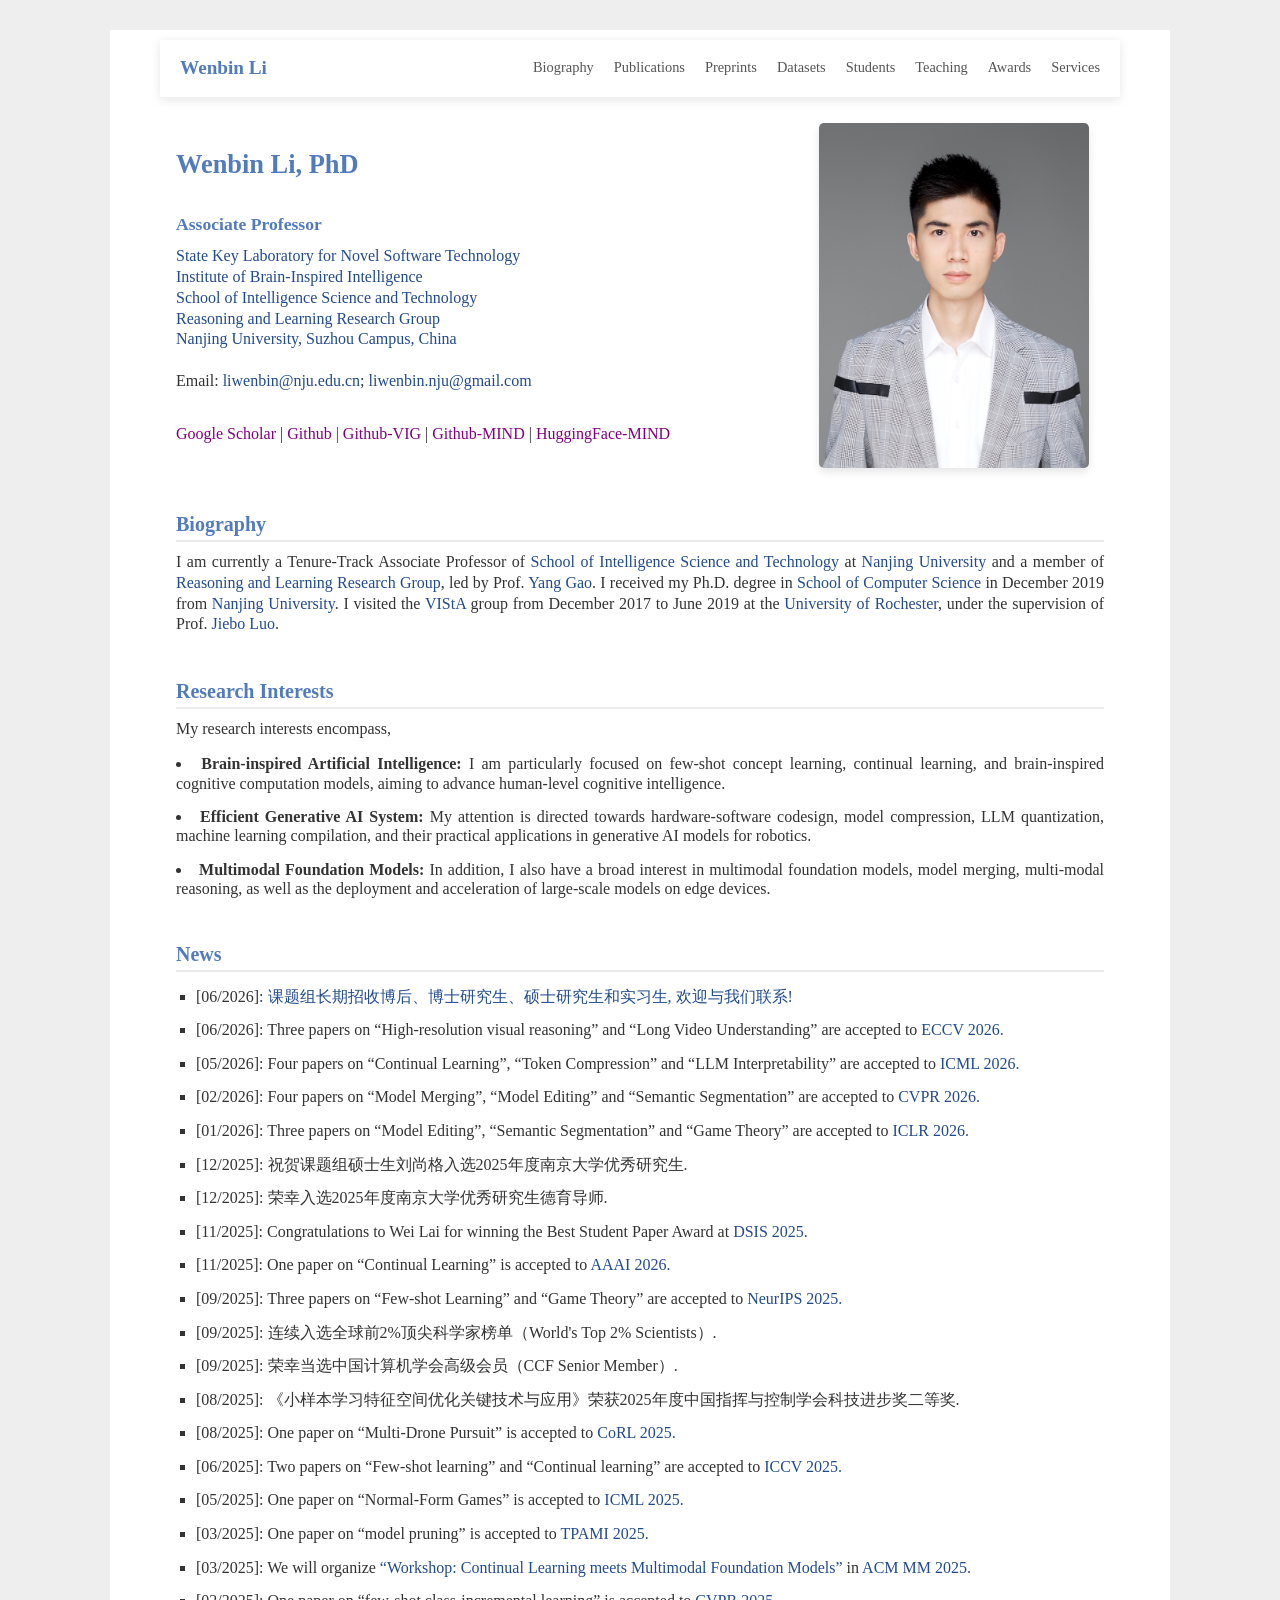
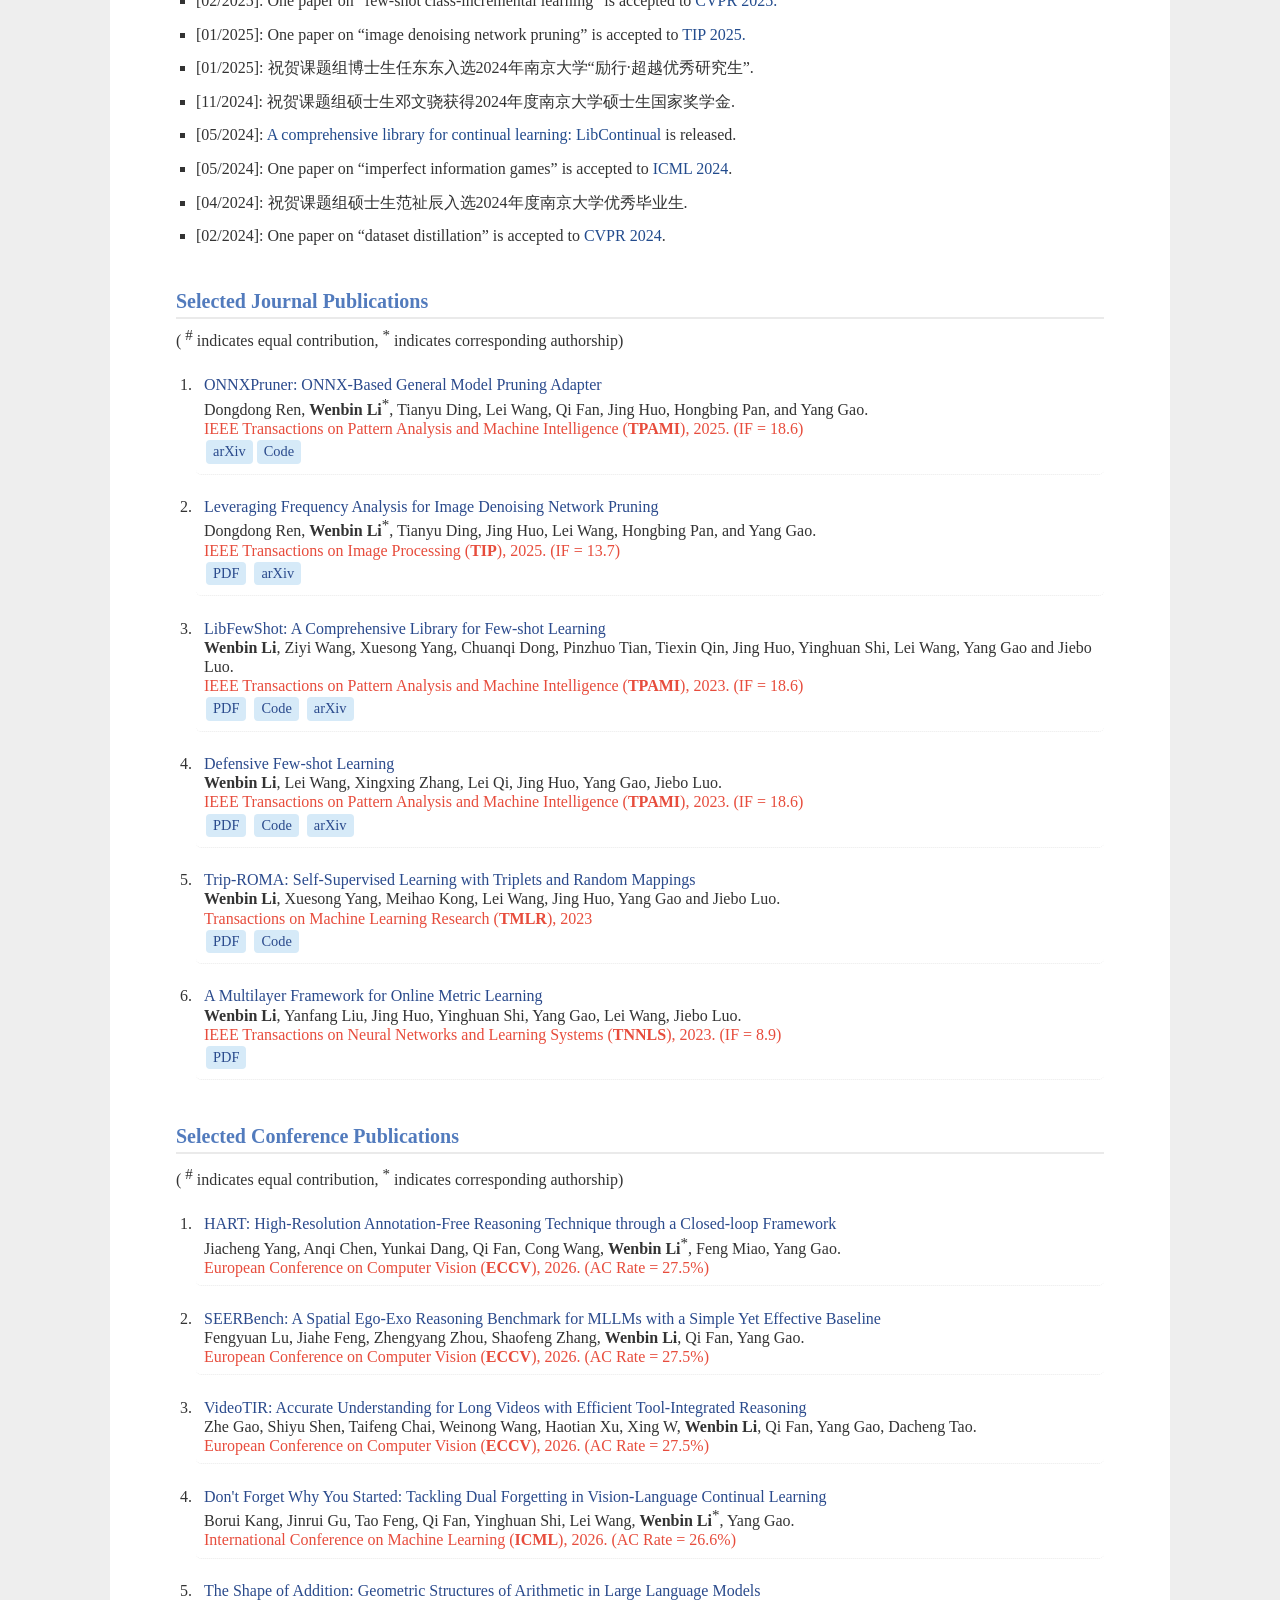
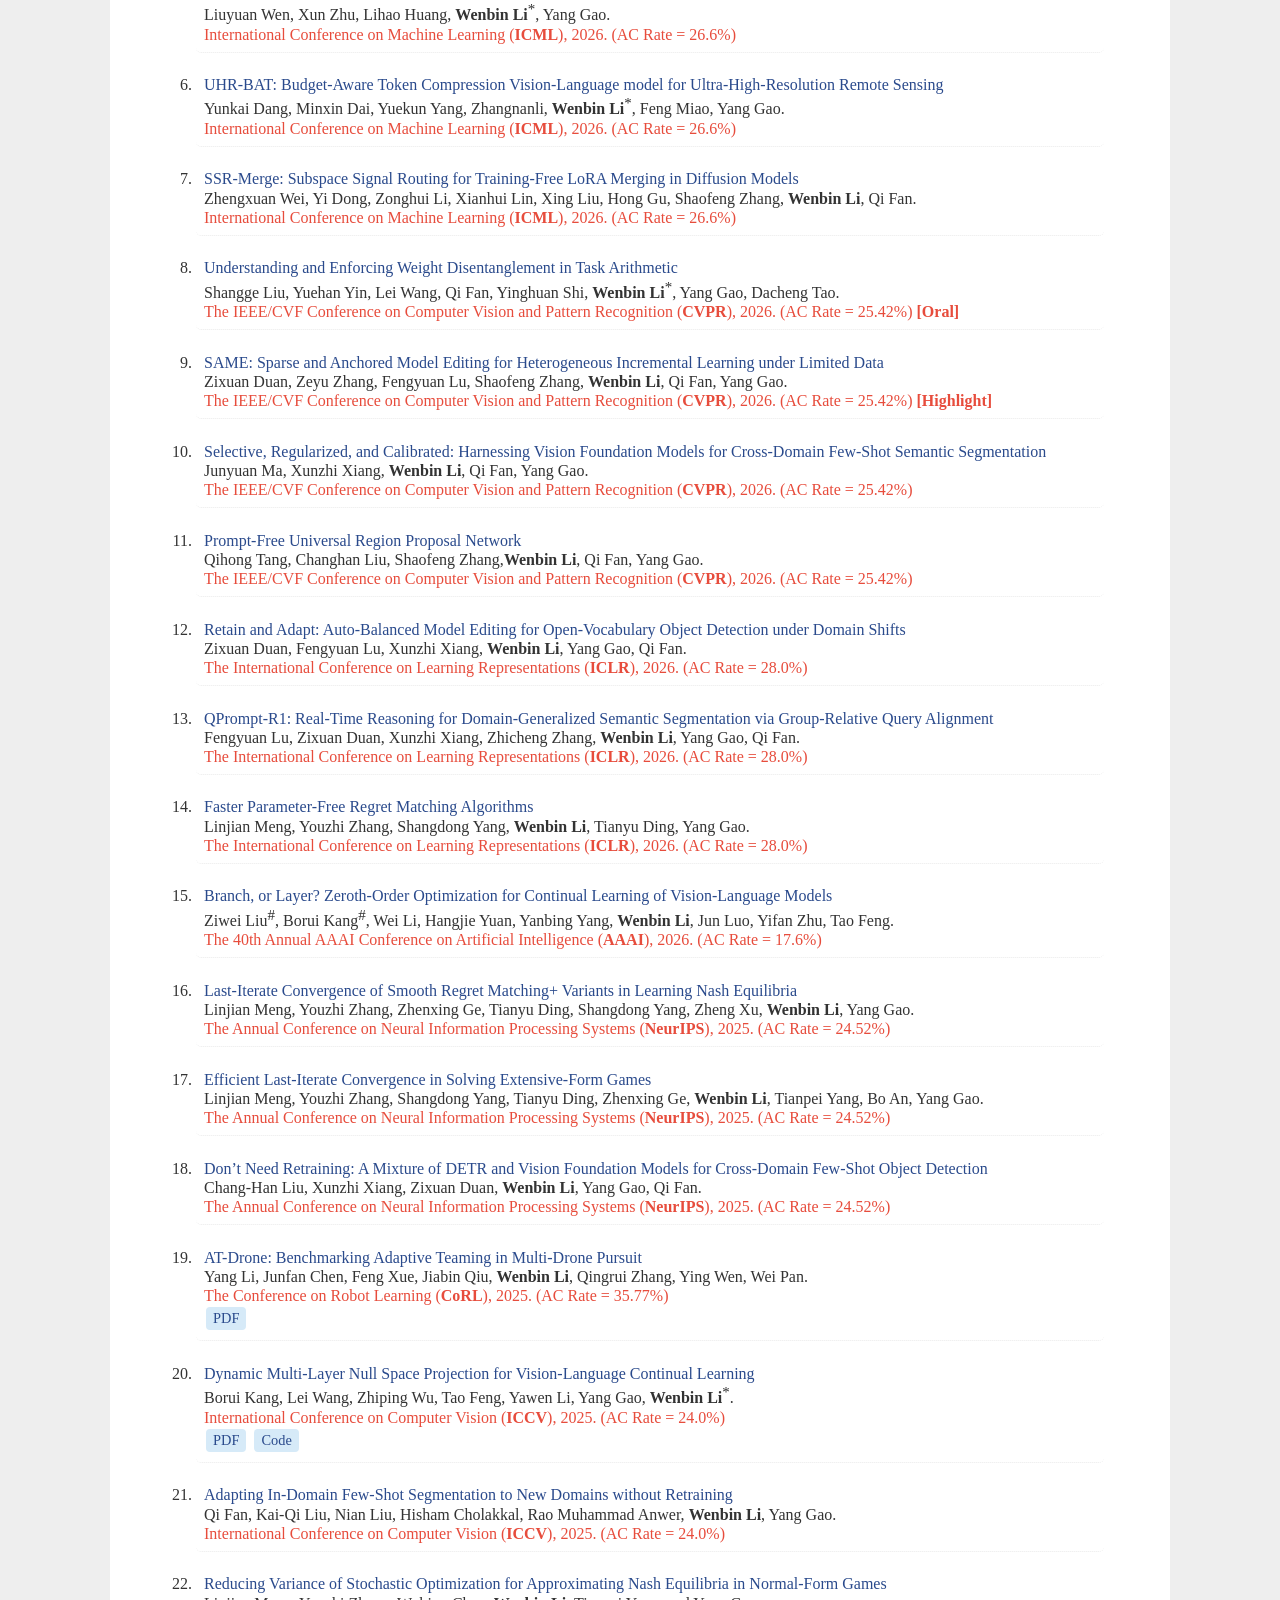
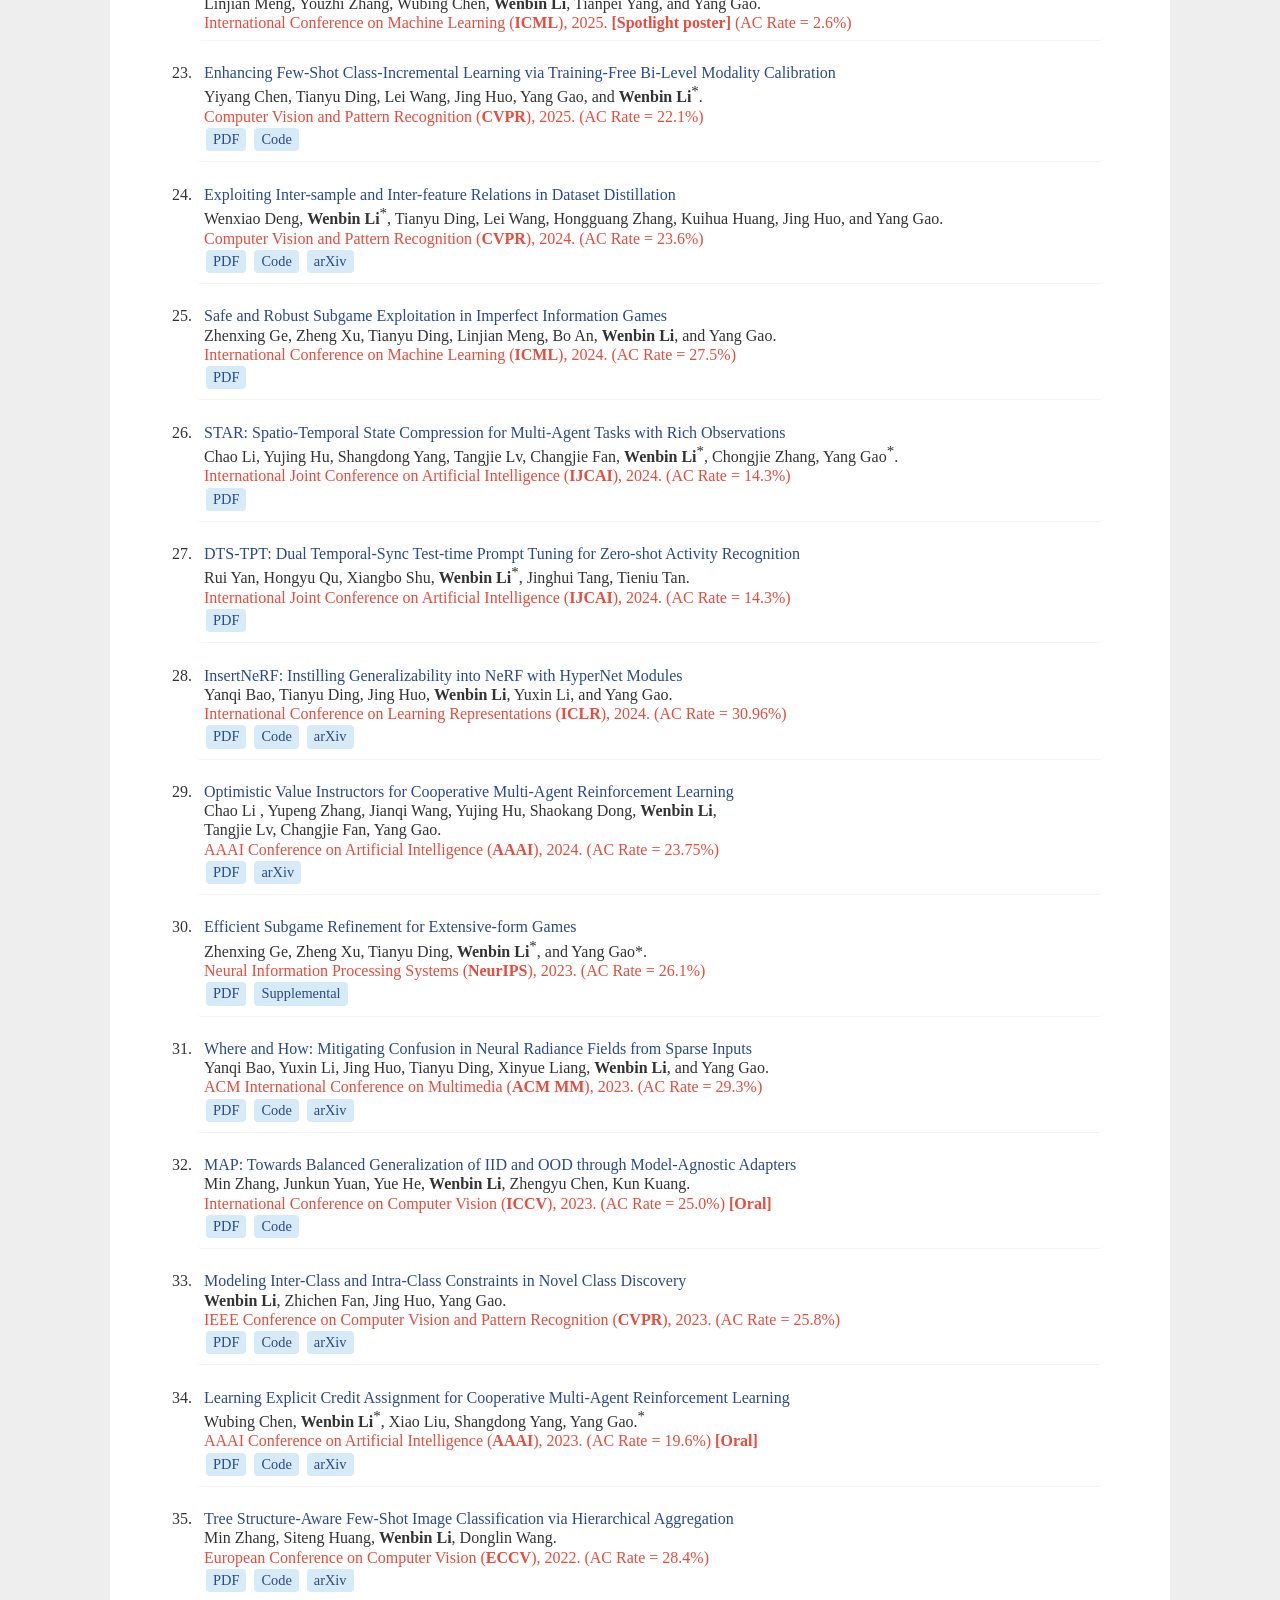
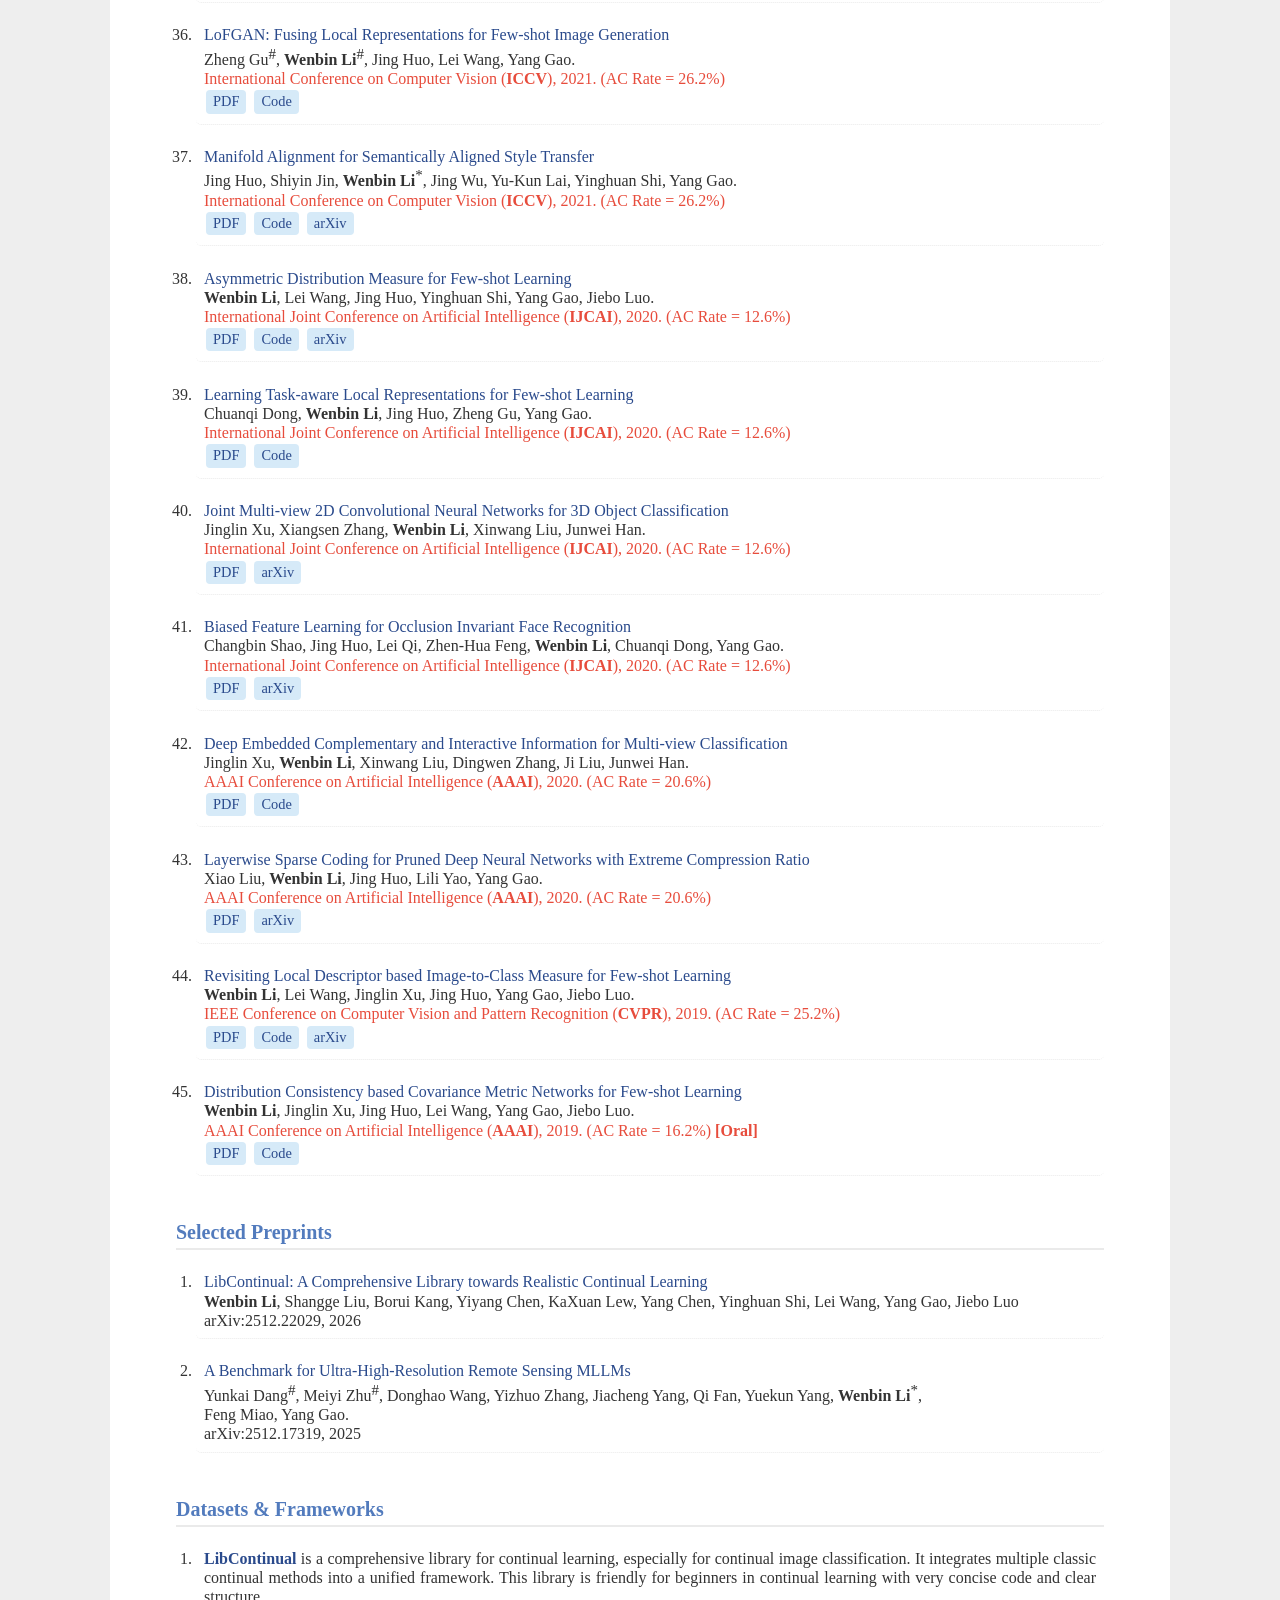
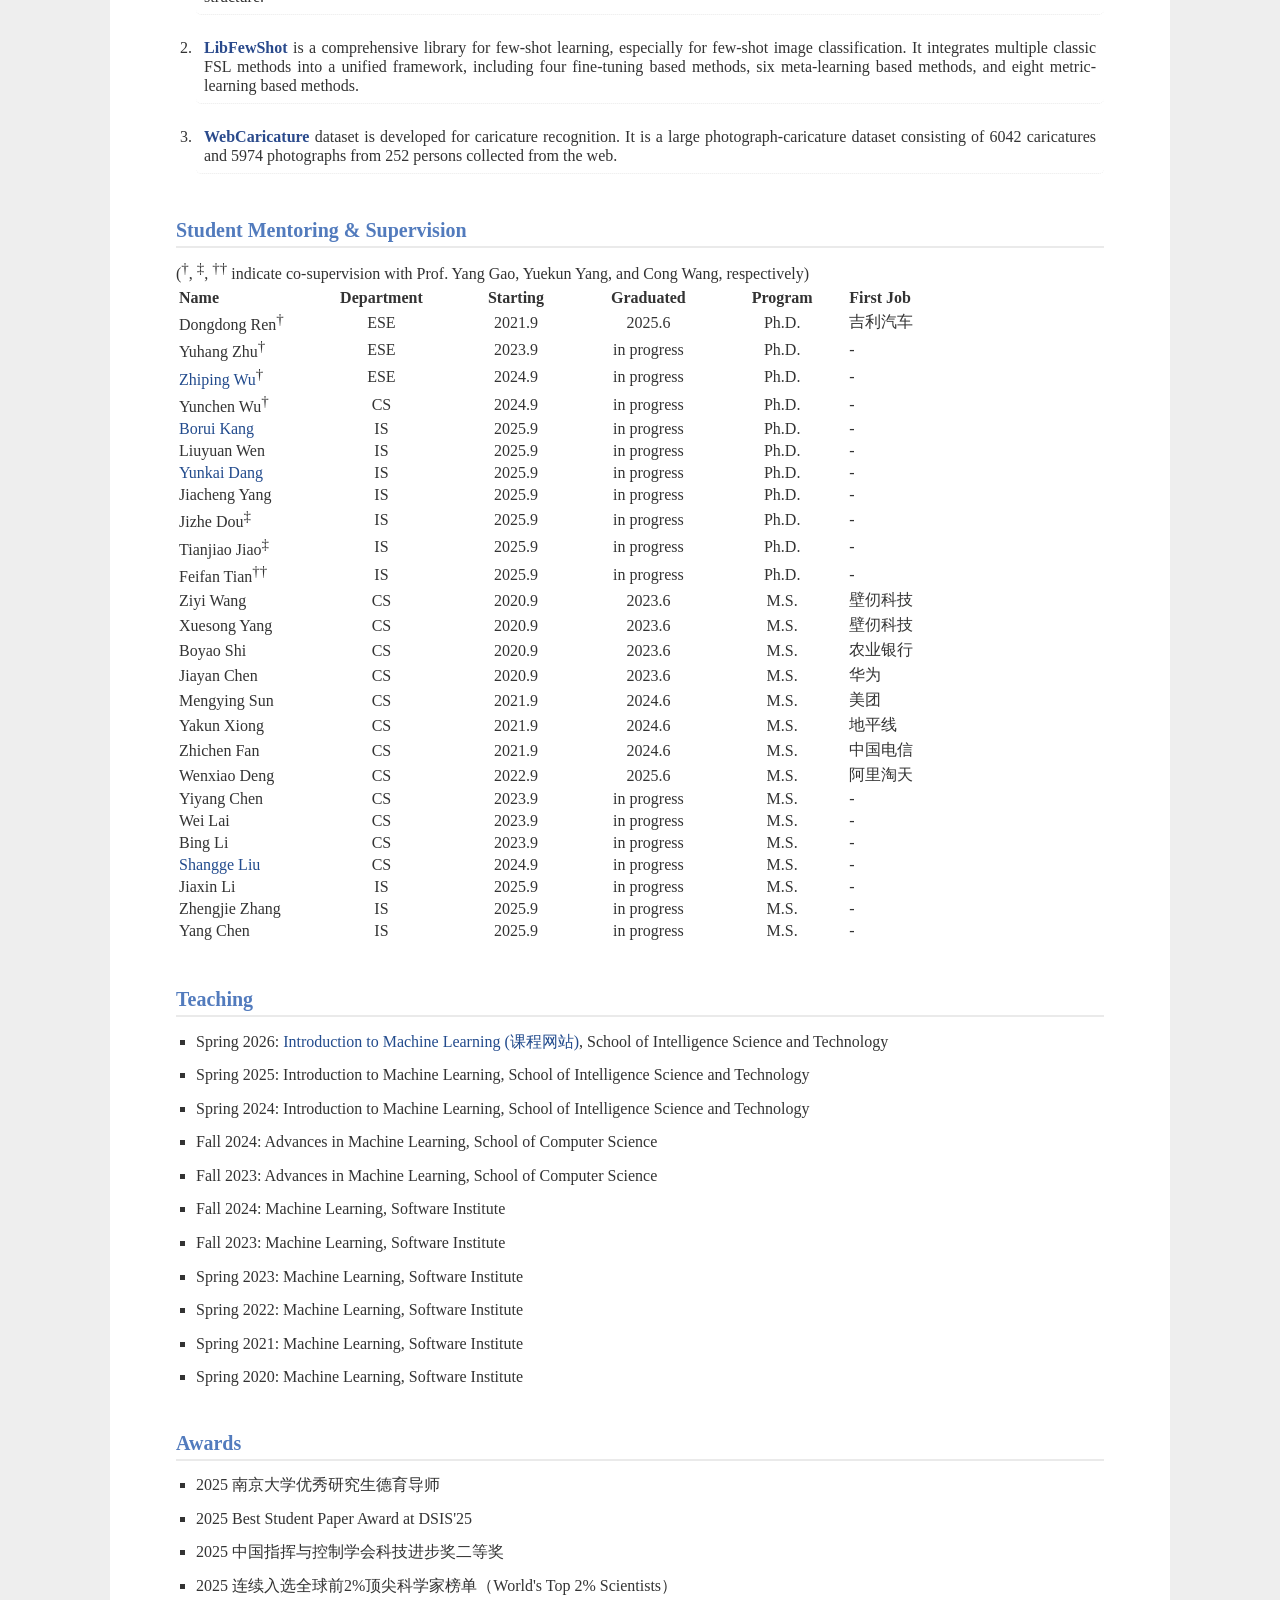
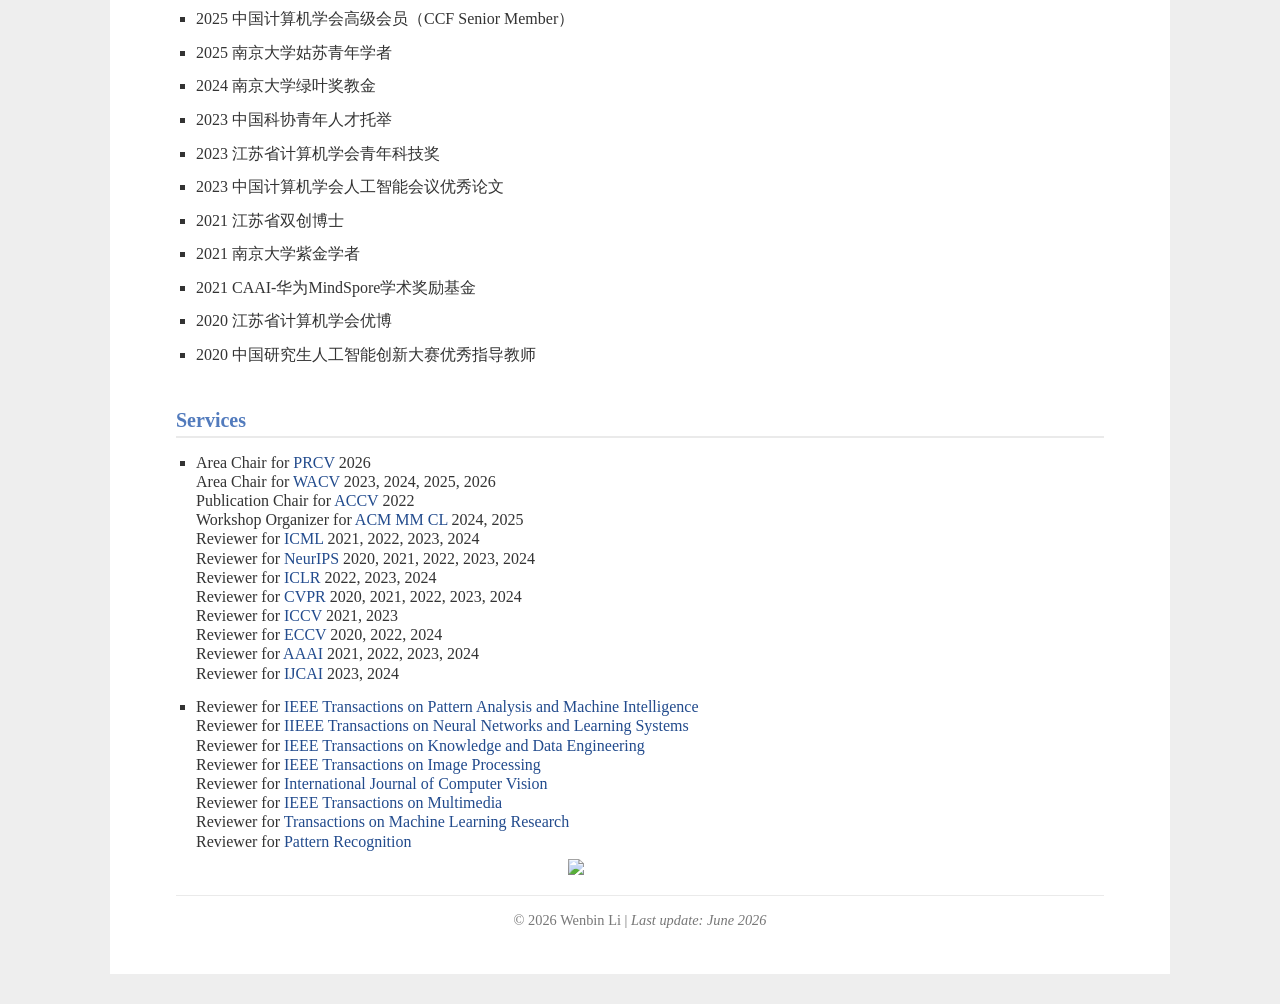
==== index.html @ 3a374a82 "Add files via upload" ====
<meta name="description" content="Wenbin Li's Homepage (Nanjing University)">
<link rel="shortcut icon" href="/figs/favicon.ico"/>
<link rel="stylesheet" href="jemdoc.css" type="text/css">
<title>Wenbin Li</title> 

<style>
  /* Modern styling improvements */
  body {
    font-family: 'Georgia', serif;
    line-height: 1.4;
    color: #333;
    scroll-behavior: smooth;
  }
  
  /* Navigation bar */
  .navbar {
    position: sticky;
    top: 0;
    background-color: #ffffff;
    box-shadow: 0 2px 10px rgba(0,0,0,0.1);
    padding: 15px 0;
    z-index: 1000;
    width: 100%;
    border-bottom: 1px solid #f0f0f0;
  }
  
  .nav-container {
    max-width: 960px;
    margin: 0 auto;
    display: flex;
    justify-content: space-between;
    align-items: center;
    padding: 0 20px;
  }
  
  .nav-logo {
    font-weight: bold;
    font-size: 1.2em;
    color: #527bbd;
    text-decoration: none;
    position: relative;
    border-bottom: none !important;
    border-left: none !important;
    background-color: transparent !important;
    transform: none !important;
    padding-left: 0 !important;
    box-shadow: none !important;
    border-radius: 0 !important;
  }
  
  .nav-logo:hover {
    color: #2a4a8c;
    transform: none !important;
    background-color: transparent !important;
    box-shadow: none !important;
    border-radius: 0 !important;
    border-left: none !important;
    padding-left: 0 !important;
  }
  
  .nav-links {
    display: flex;
    gap: 20px;
  }
  
  .nav-links a {
    color: #555;
    text-decoration: none;
    transition: color 0.3s;
    font-size: 0.9em;
    position: relative;
    padding-bottom: 2px;
    border-bottom: none !important;
    border-left: none !important;
    background-color: transparent !important;
    transform: none !important;
    padding-left: 0 !important;
    box-shadow: none !important;
    border-radius: 0 !important;
  }
  
  .nav-links a::after {
    content: '';
    position: absolute;
    width: 0;
    height: 2px;
    bottom: 0;
    left: 0;
    background-color: #527bbd;
    transition: width 0.3s ease;
  }
  
  .nav-links a:hover {
    color: #527bbd;
    transform: none !important;
    background-color: transparent !important;
    box-shadow: none !important;
    border-radius: 0 !important;
    border-left: none !important;
    padding-left: 0 !important;
  }
  
  .nav-links a:hover::after {
    width: 100%;
  }
  
  /* Responsive design */
  @media (max-width: 768px) {
    .nav-container {
      flex-direction: column;
      gap: 10px;
    }
    
    .nav-links {
      flex-wrap: wrap;
      justify-content: center;
    }
  }
  
  /* Improved section styling */
  h2 {
    margin-top: 1.5em;
    padding-bottom: 0.3em;
    border-bottom: 2px solid #eaeaea;
  }
  
  /* Publication item styling */
  ol li {
    margin-bottom: 0.8em;
    padding-bottom: 0.5em;
    border-bottom: 1px dotted #eaeaea;
    transition: background-color 0.3s ease, padding-left 0.3s ease;
  }
  
  /* List item hover effects */
  li:hover {
    background-color: #f4f8ff !important;
    transform: translateX(3px) !important;
    border-left: 3px solid #4285f4 !important;
    padding-left: 5px !important;
    box-shadow: 0 2px 8px rgba(66, 133, 244, 0.15) !important;
    transition: all 0.2s ease-out !important;
    border-radius: 4px !important;
  }
  
  /* Make ALL links in ANY list item visible on hover */
  li:hover a, li:hover span, li:hover strong {
    /* Removing color inheritance to preserve original colors */
    text-decoration: none !important;
  }
  
  /* Improve button appearance */
  .button {
    font-family: Georgia, serif;
    background-color: #D6EAF8;
    border: none;
    color: #022b6d;
    padding: 6px 12px;
    text-decoration: none;
    display: inline-block;
    font-size: 0.95em;
    margin: 2px 3px;
    border-radius: 4px;
    transition: all 0.3s ease;
  }
  
  .button:hover {
    background-color: #AED6F1;
    transform: translateY(-2px);
    box-shadow: 0 2px 5px rgba(0,0,0,0.1);
  }
  
  .button3 {
    background-color: #F1948A;
    color: white;
  }
  
  .button3:hover {
    background-color: #E74C3C;
  }
  
  .button4 {
    background-color: #D6EAF8;
    font-size: 0.85em;
  }
  
  .button4:hover {
    background-color: #AED6F1;
  }
  
  .button5 {
    background-color: #5DADE2;
    color: white;
  }
  
  .button5:hover {
    background-color: #3498DB;
  }
  
  /* Profile section improvements */
  table:first-of-type {
    margin-bottom: 1em;
  }
  
  /* Smoother scrolling for navigation */
  html {
    scroll-behavior: smooth;
  }
  
  /* Profile container styling */
  .profile-container {
    display: flex;
    align-items: center;
    gap: 30px;
    margin-bottom: 1.5em;
  }
  
  .profile-info {
    flex: 2;
  }
  
  .profile-image {
    flex: 1;
    text-align: center;
  }
  
  .profile-photo {
    max-width: 270px;
    border-radius: 5px;
    box-shadow: 0 4px 8px rgba(0, 0, 0, 0.1);
    transition: transform 0.3s ease;
  }
  
  .profile-photo:hover {
    transform: scale(1.03);
  }
  
  .social-links {
    margin-top: 10px;
  }
  
  .social-link {
    color: #527bbd;
    text-decoration: none;
    font-weight: 500;
    transition: color 0.3s;
  }
  
  .social-link:hover {
    color: #2a4a8c;
    border-bottom: 1px solid;
  }
  
  @media (max-width: 768px) {
    .profile-container {
      flex-direction: column-reverse;
      text-align: center;
    }
    
    .profile-image {
      margin-bottom: 20px;
    }
  }
  
  /* Publication styling */
  ol li {
    padding: 8px;
    margin-bottom: 8px;
    border-radius: 5px;
    transition: all 0.3s ease;
  }
  
  ol li:hover {
    background-color: #f9f9f9;
    box-shadow: 0 2px 5px rgba(0,0,0,0.05);
  }
  
  ol li a:first-of-type {
    font-weight: 500;
    color: #2a4a8c;
    text-decoration: none;
    transition: color 0.3s;
  }
  
  ol li a:first-of-type:hover {
    color: #3498DB;
    text-decoration: underline;
  }
  
  /* Footer styling */
  .footer {
    margin-top: 20px;
    padding: 10px 0;
    border-top: 1px solid #eaeaea;
    text-align: center;
    font-size: 0.9em;
    color: #777;
  }
  
  .footer-content {
    max-width: 600px;
    margin: 0 auto;
  }
  
  .footer p {
    margin: 5px 0;
  }
  
  /* List styling adjustments */
  ul li {
    margin-bottom: 0.5em;
  }
  
  /* Reduce paragraph line spacing */
  p {
    margin-bottom: 0.5em;
    line-height: 1.3;
  }
  
  /* Space between list items */
  ol, ul {
    margin-top: 0.3em;
    margin-bottom: 0.3em;
    padding-left: 20px;
  }
  
  /* Publication lists specific spacing */
  #publications ol li, #preprints ol li {
    padding: 0;
    margin: 0;
    margin-bottom: 0px;
    line-height: 0.9;
    border-bottom: 1px dotted #eaeaea;
  }
  
  /* Make publication items more compact */
  #publications ol li span, #preprints ol li span {
    display: inline;
    margin: 0;
    height: 2px !important;
  }
  
  /* Completely eliminate height from these spans */
  span[style="display: block; height: 5px;"] {
    display: none !important;
    height: 0 !important;
    margin: 0 !important;
    padding: 0 !important;
    font-size: 0 !important;
    line-height: 0 !important;
    visibility: hidden !important;
    position: absolute !important;
  }
  
  /* Condense publication links */
  #publications ol li a, #preprints ol li a {
    margin-bottom: 0;
  }
  
  /* Remove space after author list */
  #publications ol li br, #preprints ol li br {
    content: "";
    display: none;
  }
  
  /* Further compact buttons */
  .button {
    padding: 4px 8px;
    margin: 0 2px;
    line-height: 1.2;
  }
  
  /* Tighten buttons row */
  #publications ol li button, #preprints ol li button {
    margin-top: 2px;
  }
  
  /* Reduce space in publication venue text */
  span[style="color: #E74C3C"] {
    display: inline;
    margin: 0;
    padding: 0;
  }
  
  /* Publication lists overall spacing */
  #publications ol, #preprints ol {
    margin-top: 0.3em;
    padding-left: 20px;
    margin-bottom: 0.3em;
    line-height: 0.9;
  }
  
  /* Make titles and authors more compact */
  #publications ol li > a + span + strong, 
  #preprints ol li > a + span + strong,
  #publications ol li > a + br + strong, 
  #preprints ol li > a + br + strong {
    line-height: 0.9;
    display: inline-block;
    margin-top: -2px;
  }
  
  /* Buttons should be on same line with minimal spacing */
  button.button {
    margin: 2px 2px;
    padding: 3px 7px;
    font-size: 0.9em;
  }
  
  /* Section headings should have less margin too */
  h2#publications, h2#preprints {
    margin-bottom: 0.3em;
  }
  
  /* Ensure all list items are compact */
  li {
    margin-bottom: 0.1em;
    line-height: 1.2;
  }
  
  /* Further reduce spacing in publication lists */
  #publications ol li br, #preprints ol li br {
    line-height: 0;
  }
  
  /* Tighten line spacing in services section */
  #services ul li {
    line-height: 1;
  }
  
  /* Fix spacing before buttons */
  #publications ol li button.button, #preprints ol li button.button {
    margin-top: 0;
    padding-top: 0;
    padding-bottom: 0;
  }
  
  /* Tighter spacing for multi-line entries in teaching */
  #teaching ul li {
    line-height: 1;
  }
  
  /* Reduce extra spacing in biography */
  #bio + p {
    margin-top: 0;
  }
  
  /* Adjust author names and venue to be more compact */
  #publications ol li strong, #preprints ol li strong {
    display: inline;
  }
  
  /* Conference rate button very compact */
  button.button.button3 {
    padding: 3px 6px;
    margin-left: 5px;
  }
  
  /* Ensure buttons align properly */
  #publications ol li .button4, #preprints ol li .button4 {
    display: inline-block;
    margin: 1px 1px;
  }
  
  /* Compact mentoring and other lists */
  #mentoring ul li, #teaching ul li, #services ul li {
    margin-bottom: 0.2em;
    line-height: 1.1;
  }
  
  /* Biography paragraphs */
  #bio + p, #bio + p + p, #bio + p + p + p {
    line-height: 1.3;
  }
  
  /* Ultra-aggressive whitespace removal for publications */
  #publications ol li, #preprints ol li {
    margin: 0 !important;
    padding: 0 !important;
    line-height: 1 !important;
    margin-top: -1px !important;
    display: block !important;
  }
  
  /* Force reset of default browser list styles */
  #publications ol, #preprints ol {
    margin: 0 !important;
    padding-left: 25px !important;
    line-height: 1 !important;
  }
  
  /* No space before title links */
  #publications ol li a:first-of-type, 
  #preprints ol li a:first-of-type {
    margin-top: -8px !important;
    padding-top: 0 !important;
    line-height: 1 !important;
    display: block !important;
  }
  
  /* Remove all spacing between publication items */
  #publications ol li + li,
  #preprints ol li + li {
    margin-top: -4px !important;
  }
  
  /* Target red text conference names */
  span[style="color: #E74C3C"] {
    margin-top: -3px !important;
    display: inline-block !important;
  }
  
  /* Cluster map container */
  #clustrmaps-container {
    margin: 10px auto;
    text-align: center;
  }
  
  /* Remove empty div space */
  #footer {
    display: none;
  }
  
  /* Publication lists hover effects */
  #publications ol li:hover, 
  #preprints ol li:hover {
    background-color: #f5f5f5 !important; /* Light gray background */
    border-left: 5px solid #4285f4 !important; /* Blue border */
    box-shadow: 0 5px 15px rgba(66, 133, 244, 0.2) !important; /* Blue shadow */
    transform: translateX(5px) !important;
    transition: all 0.2s ease-out !important;
    padding: 8px !important;
    margin-left: -8px !important;
  }
  
  /* Preserve original link colors on hover */
  #publications ol li:hover a, 
  #preprints ol li:hover a {
    color: inherit !important; /* Keep original link color */
    text-decoration: underline !important;
  }
  
  /* Preserve venue original color */
  #publications ol li:hover span[style="color: #E74C3C"], 
  #preprints ol li:hover span[style="color: #E74C3C"] {
    color: #E74C3C !important; /* Keep exact original color */
    font-weight: inherit !important;
  }
  
  /* Author names */
  #publications ol li:hover strong, 
  #preprints ol li:hover strong {
    color: inherit !important; /* Keep original color */
  }
  
  /* Other spans */
  #publications ol li:hover span:not([style="color: #E74C3C"]), 
  #preprints ol li:hover span:not([style="color: #E74C3C"]) {
    color: inherit !important;
  }
  
  /* Buttons on hover background */
  #publications ol li:hover .button, 
  #preprints ol li:hover .button {
    background-color: #e8f0fe !important;
    color: #1a73e8 !important;
    font-weight: normal !important;
    box-shadow: 0 1px 3px rgba(26, 115, 232, 0.3) !important;
    transform: translateY(-1px) !important;
  }
  
  /* Services, teaching and mentoring lists hover effect */
  #services ul li:hover, 
  #teaching ul li:hover, 
  #mentoring ul li:hover {
    background-color: #f0f7ff !important;
    border-left: 3px solid #4285f4 !important;
    transform: translateX(3px) !important;
    transition: all 0.25s ease-out !important;
    padding: 2px 5px !important;
    border-radius: 4px !important;
    box-shadow: 0 2px 8px rgba(66, 133, 244, 0.15) !important;
    color: inherit !important;
  }
  
  /* Links in services/teaching/mentoring */
  #services ul li:hover a, 
  #teaching ul li:hover a, 
  #mentoring ul li:hover a {
    color: #1a73e8 !important;
    text-decoration: none !important;
  }
  
  /* Plain list styling for teaching and services - no hover effects */
  .plain-list li {
    margin-bottom: 0.5em;
    line-height: 1.2;
  }
  
  .plain-list li:hover {
    background-color: transparent !important;
    border-left: none !important;
    transform: none !important;
    transition: none !important;
    padding: 0 !important;
    border-radius: 0 !important;
    box-shadow: none !important;
  }
  
  /* Clean link styling with subtle dotted underline on hover */
  .plain-list li a {
    text-decoration: none !important;
    border-bottom: none !important;
    transition: color 0.2s ease !important;
  }
  
  .plain-list li a:hover {
    color: #527bbd !important;
    text-decoration: none !important;
    border-bottom: 1px dotted #527bbd !important;
  }
  
  /* Override the general hover effects for services and teaching */
  #services ul.plain-list li:hover, 
  #teaching ul.plain-list li:hover {
    background-color: transparent !important;
    border-left: none !important;
    transform: none !important;
    transition: none !important;
    padding: 0 !important;
    box-shadow: none !important;
  }
</style>

<body>

<div class="navbar">
  <div class="nav-container">
    <a href="#" class="nav-logo">Wenbin Li</a>
    <div class="nav-links">
      <a href="#bio">Biography</a>
      <a href="#publications">Publications</a>
      <a href="#preprints">Preprints</a>
      <a href="#datasets">Datasets</a>
      <a href="#mentoring">Students</a>
      <a href="#teaching">Teaching</a>
      <a href="#awards">Awards</a>
      <a href="#services">Services</a>
    </div>
  </div>
</div>

<div id="layout-content" style="margin-top:25px">

<div class="profile-container">
    <div class="profile-info">
        <div id="toptitle">                 
            <h1>Wenbin Li, PhD &nbsp;</h1>
        </div>

        <h3>Associate Professor</h3>  
        <p>
            <a href="https://keysoftlab.nju.edu.cn/">State Key Laboratory for Novel Software Technology</a> <br>
            <a href="https://ibi.nju.edu.cn/index.html">Institute of Brain-Inspired Intelligence</a> <br>
            <a href="https://is.nju.edu.cn/main.htm">School of Intelligence Science and Technology</a> <br>
            <a href="https://cs.nju.edu.cn/rl/index_eng.htm">Reasoning and Learning Research Group</a><br>
            <a href="http://www.nju.edu.cn/">Nanjing University, Suzhou Campus, China</a><br>
            <br>
            Email: <a href="mailto:liwenbin@nju.edu.cn">liwenbin@nju.edu.cn</a>;  <a href="mailto:liwenbin.nju@gmail.com">liwenbin.nju@gmail.com</a><br><br>
            <div class="social-links">
                <a href="https://scholar.google.com/citations?user=K-kC4yYAAAAJ&hl=zh-CN&authuser=1"><span style="color:purple">Google Scholar</span></a> |
                <a href="https://github.com/WenbinLee"><span style="color:purple">Github</span></a> |
                <a href="https://github.com/RL-VIG"><span style="color:purple">Github-VIG</span></a> |
                <a href="https://github.com/RL-MIND"><span style="color:purple">Github-MIND</span></a> |
                <a href="https://huggingface.co/RL-MIND"><span style="color:purple">HuggingFace-MIND</span></a>
            </div>
        </p>
    </div>
    <div class="profile-image">
        <img src="figs/lwb.jpg" alt="Wenbin Li" class="profile-photo">
    </div>
</div>


<h2 id="bio">Biography</h2>

<p style="text-align:justify; text-justify:inter-ideograph;">I am currently a Tenure-Track Associate Professor of <a href="https://is.nju.edu.cn/main.htm" target="_blank"> School of Intelligence Science and Technology</a> at <a href="http://www.nju.edu.cn/" target="_blank">Nanjing University</a> and a member of <a href="https://cs.nju.edu.cn/rl/" target="_blank">Reasoning and Learning Research Group</a>, led by Prof. <a href="https://cs.nju.edu.cn/gaoyang">Yang Gao</a>.

I received my Ph.D. degree in <a href="http://cs.nju.edu.cn/" target="_blank">School of Computer Science</a> in December 2019 from <a href="https://www.nju.edu.cn/EN/">Nanjing University</a>. I visited the <a href="http://www.cs.rochester.edu/u/jluo/#VISTA">VIStA</a> group from December 2017 to June 2019 at the <a href="https://www.rochester.edu">University of Rochester</a>, under the supervision of Prof. <a href="http://www.cs.rochester.edu/u/jluo/">Jiebo Luo</a>.</p>


<h2 id="bio">Research Interests</h2>

<p style=text-align:justify>My research interests encompass, <br>
<li style=text-align:justify><b>Brain-inspired Artificial Intelligence:</b> I am particularly focused on few-shot concept learning, continual learning, and brain-inspired cognitive computation models, aiming to advance human-level cognitive intelligence. </li>
<li style=text-align:justify><b>Efficient Generative AI System:</b> My attention is directed towards hardware-software codesign, model compression, LLM quantization, machine learning compilation, and their practical applications in generative AI models for robotics. </li>
<li style=text-align:justify><b>Multimodal Foundation Models:</b> In addition, I also have a broad interest in multimodal foundation models, model merging, multi-modal reasoning, as well as the deployment and acceleration of large-scale models on edge devices.</li><p>



<h2>News</h2>
<ul>

<li>[06/2026]: <a>课题组长期招收博后、博士研究生、硕士研究生和实习生, 欢迎与我们联系!</a>
</li>

<li>[06/2026]: Three papers on “High-resolution visual reasoning” and “Long Video Understanding” are accepted to <a href="https://eccv.ecva.net/">ECCV 2026.</a>
</li>

<li>[05/2026]: Four papers on “Continual Learning”, “Token Compression” and “LLM Interpretability” are accepted to <a href="https://icml.cc/">ICML 2026.</a>
</li>

<li>[02/2026]: Four papers on “Model Merging”, “Model Editing” and “Semantic Segmentation” are accepted to <a href="https://cvpr.thecvf.com/">CVPR 2026.</a>
</li>

<li>[01/2026]: Three papers on “Model Editing”, “Semantic Segmentation” and “Game Theory” are accepted to <a href="https://iclr.cc/">ICLR 2026.</a>
</li>

<li>[12/2025]: 祝贺课题组硕士生刘尚格入选2025年度南京大学优秀研究生.
</li>

<li>[12/2025]: 荣幸入选2025年度南京大学优秀研究生德育导师.
</li>

<li>[11/2025]: Congratulations to Wei Lai for winning the Best Student Paper Award at <a href="https://www.dsis2025.net/">DSIS 2025.</a>
</li>

<li>[11/2025]: One paper on “Continual Learning” is accepted to <a href="https://aaai.org/conference/aaai/aaai-26/">AAAI 2026.</a>
</li>

<li>[09/2025]: Three papers on “Few-shot Learning” and “Game Theory” are accepted to <a href="https://neurips.cc/">NeurIPS 2025.</a>
</li>

<li>[09/2025]: 连续入选全球前2%顶尖科学家榜单（World's Top 2% Scientists）.
</li>

<li>[09/2025]: 荣幸当选中国计算机学会高级会员（CCF Senior Member）.
</li>

<li>[08/2025]: 《小样本学习特征空间优化关键技术与应用》荣获2025年度中国指挥与控制学会科技进步奖二等奖.
</li>

<li>[08/2025]: One paper on “Multi-Drone Pursuit” is accepted to <a href="https://www.corl.org/">CoRL 2025.</a>
</li>

<li>[06/2025]: Two papers on “Few-shot learning” and “Continual learning” are accepted to <a href="https://iccv.thecvf.com/">ICCV 2025.</a>
</li>

<li>[05/2025]: One paper on “Normal-Form Games” is accepted to <a href="https://icml.cc/">ICML 2025.</a>
</li>

<li>[03/2025]: One paper on “model pruning” is accepted to <a href="https://ieeexplore.ieee.org/xpl/RecentIssue.jsp?punumber=34">TPAMI 2025.</a>
</li>

<li>[03/2025]: We will organize <a href="https://acmmm-cl.github.io/">“Workshop: Continual Learning meets Multimodal Foundation Models”</a> in <a href="https://acmmm2025.org/workshop/">ACM MM 2025.</a>
</li>

<li>[02/2025]: One paper on “few-shot class-incremental learning” is accepted to <a href="https://cvpr.thecvf.com/">CVPR 2025.</a>
</li>

<li>[01/2025]: One paper on “image denoising network pruning” is accepted to <a href="https://ieeexplore.ieee.org/xpl/RecentIssue.jsp?punumber=83">TIP 2025.</a>
</li>

<li>[01/2025]: 祝贺课题组博士生任东东入选2024年南京大学“励行·超越优秀研究生”.
</li>

<li>[11/2024]: 祝贺课题组硕士生邓文骁获得2024年度南京大学硕士生国家奖学金.
</li>

<li>[05/2024]: <a href="https://github.com/RL-VIG/LibContinual.git">A comprehensive library for continual learning: LibContinual</a> is released.
</li>

<li>[05/2024]: One paper on “imperfect information games” is accepted to <a href="https://icml.cc/">ICML 2024</a>.
</li>

<li>[04/2024]: 祝贺课题组硕士生范祉辰入选2024年度南京大学优秀毕业生.
</li>

<li>[02/2024]: One paper on “dataset distillation” is accepted to <a href="https://cvpr.thecvf.com/">CVPR 2024</a>.
</li>

</ul>




<h2 id="publications">Selected Journal Publications</h2>
( <sup style="font-size: 15px;">#</sup> indicates equal contribution, <sup style="font-size: 15px;">*</sup> indicates corresponding authorship)
<ol forward="">

    <li>
      <a href='https://arxiv.org/abs/2404.08016'>ONNXPruner: ONNX-Based General Model Pruning Adapter</a> <br>
      <span style="display: block; height: 5px;"></span>
      Dongdong Ren, <strong>Wenbin Li</strong><sup style="font-size: 15px;">*</sup>, Tianyu Ding, Lei Wang, Qi Fan, Jing Huo, Hongbing Pan, and Yang Gao.<br>
      <span style="color: #E74C3C">IEEE Transactions on Pattern Analysis and Machine Intelligence (<strong>TPAMI</strong>), 2025. (IF = 18.6)</span> <br>
      <button class="button button4"><a href="https://arxiv.org/abs/2404.08016">arXiv</a></button><button class="button button4"><a href="https://github.com/RL-VIG/ONNXPruner.git">Code</a></button>
    </li>

   <li>
      <a href='https://ieeexplore.ieee.org/document/10908464?source=authoralert'>Leveraging Frequency Analysis for Image Denoising Network Pruning</a> <br>
      <span style="display: block; height: 5px;"></span>
      Dongdong Ren, <strong>Wenbin Li</strong><sup style="font-size: 15px;">*</sup>, Tianyu Ding, Jing Huo, Lei Wang, Hongbing Pan, and Yang Gao.<br>
      <span style="color: #E74C3C">IEEE Transactions on Image Processing (<strong>TIP</strong>), 2025. (IF = 13.7)</span> <br>
      <button class="button button4"><a href="https://ieeexplore.ieee.org/stamp/stamp.jsp?tp=&arnumber=10908464">PDF</a></button>
      <button class="button button4"><a href="https://ieeexplore.ieee.org/stamp/stamp.jsp?tp=&arnumber=10908464">arXiv</a></button>
    </li>

  <li>
      <a href="https://arxiv.org/abs/2109.04898">LibFewShot: A Comprehensive Library for Few-shot Learning</a> <br>
      <span style="display: block; height: 5px;"></span>
      <strong>Wenbin Li</strong>, Ziyi Wang, Xuesong Yang, Chuanqi Dong, Pinzhuo Tian, Tiexin Qin, Jing Huo, Yinghuan Shi, Lei Wang, Yang Gao and Jiebo Luo.<br>
      <span style="color: #E74C3C">IEEE Transactions on Pattern Analysis and Machine Intelligence (<strong>TPAMI</strong>), 2023. (IF = 18.6)</span> <br>
      <button class="button button4"><a href="https://arxiv.org/abs/2109.04898">PDF</a></button>
      <button class="button button4"><a href="https://github.com/RL-VIG/LibFewShot.git">Code</a></button>
      <button class="button button4"><a href="https://arxiv.org/abs/2109.04898">arXiv</a></button>
 </li>
  <li>
      <a href="https://ieeexplore.ieee.org/document/9916072">Defensive Few-shot Learning</a> <br>
      <span style="display: block; height: 5px;"></span>
      <strong>Wenbin Li</strong>, Lei Wang, Xingxing Zhang, Lei Qi, Jing Huo, Yang Gao, Jiebo Luo.<br>
      <span style="color: #E74C3C">IEEE Transactions on Pattern Analysis and Machine Intelligence (<strong>TPAMI</strong>), 2023. (IF = 18.6) </span> <br>
      <button class="button button4"><a href="https://ieeexplore.ieee.org/document/9916072">PDF</a></button>
      <button class="button button4"><a href="https://github.com/WenbinLee/DefensiveFSL.git">Code</a></button>
      <button class="button button4"><a href="https://ieeexplore.ieee.org/document/9916072">arXiv</a></button>
   </li>
  <li>
       <a href="https://openreview.net/pdf?id=MR4glug5GU">Trip-ROMA: Self-Supervised Learning with Triplets and Random Mappings</a> <br>
       <span style="display: block; height: 5px;"></span>
       <strong>Wenbin Li</strong>, Xuesong Yang, Meihao Kong, Lei Wang, Jing Huo, Yang Gao and Jiebo Luo.<br>
       <span style="color: #E74C3C">Transactions on Machine Learning Research (<strong>TMLR</strong>), 2023</span> <br>
       <button class="button button4"><a href="https://openreview.net/pdf?id=MR4glug5GU">PDF</a></button>
       <button class="button button4"><a href="https://github.com/WenbinLee/Trip-ROMA.git">Code</a></button>
    </li>

    <li>
      <a href="https://ieeexplore.ieee.org/document/9928295/authors#authors">A Multilayer Framework for Online Metric Learning</a> <br>
      <span style="display: block; height: 5px;"></span>
      <strong>Wenbin Li</strong>, Yanfang Liu, Jing Huo, Yinghuan Shi, Yang Gao, Lei Wang, Jiebo Luo.<br>
      <span style="color: #E74C3C">IEEE Transactions on Neural Networks and Learning Systems (<strong>TNNLS</strong>), 2023. (IF = 8.9)</span> <br>
      <button class="button button4"><a href="https://ieeexplore.ieee.org/document/9928295/authors#authors">PDF</a></button>
   </li>

</ol>



<h2>Selected Conference Publications</h2>
( <sup style="font-size: 15px;">#</sup> indicates equal contribution, <sup style="font-size: 15px;">*</sup> indicates corresponding authorship)
<ol  forward=""> 


  <li>
    <a href='https://eccv.ecva.net/'>HART: High-Resolution Annotation-Free Reasoning Technique through a Closed-loop Framework</a> <br>
    <span style="display: block; height: 5px;"></span>
    Jiacheng Yang, Anqi Chen, Yunkai Dang, Qi Fan, Cong Wang, <strong>Wenbin Li</strong><sup style="font-size: 15px;">*</sup>, Feng Miao, Yang Gao.
    <span style="color: #E74C3C">European Conference on Computer Vision (<strong>ECCV</strong>), 2026. (AC Rate = 27.5%) <br>
  </li>


  <li>
    <a href='https://eccv.ecva.net/'>SEERBench: A Spatial Ego-Exo Reasoning Benchmark for MLLMs with a Simple Yet Effective Baseline</a> <br>
    <span style="display: block; height: 5px;"></span>
    Fengyuan Lu, Jiahe Feng, Zhengyang Zhou, Shaofeng Zhang, <strong>Wenbin Li</strong>, Qi Fan, Yang Gao.
    <span style="color: #E74C3C">European Conference on Computer Vision (<strong>ECCV</strong>), 2026. (AC Rate = 27.5%) <br>
  </li>


  <li>
    <a href='https://eccv.ecva.net/'>VideoTIR: Accurate Understanding for Long Videos with Efficient Tool-Integrated Reasoning</a> <br>
    <span style="display: block; height: 5px;"></span>
    Zhe Gao, Shiyu Shen, Taifeng Chai, Weinong Wang, Haotian Xu, Xing W, <strong>Wenbin Li</strong>, Qi Fan, Yang Gao, Dacheng Tao.
    <span style="color: #E74C3C">European Conference on Computer Vision (<strong>ECCV</strong>), 2026. (AC Rate = 27.5%) <br>
  </li>


  <li>
    <a href='https://icml.cc/'>Don't Forget Why You Started: Tackling Dual Forgetting in Vision-Language Continual Learning</a> <br>
    <span style="display: block; height: 5px;"></span>
    Borui Kang, Jinrui Gu, Tao Feng, Qi Fan, Yinghuan Shi, Lei Wang, <strong>Wenbin Li</strong><sup style="font-size: 15px;">*</sup>, Yang Gao.
    <span style="color: #E74C3C">International Conference on Machine Learning (<strong>ICML</strong>), 2026. (AC Rate = 26.6%) <br>
  </li>


  <li>
    <a href='https://icml.cc/'>The Shape of Addition: Geometric Structures of Arithmetic in Large Language Models</a> <br>
    <span style="display: block; height: 5px;"></span>
    Liuyuan Wen, Xun Zhu, Lihao Huang, <strong>Wenbin Li</strong><sup style="font-size: 15px;">*</sup>, Yang Gao.
    <span style="color: #E74C3C">International Conference on Machine Learning (<strong>ICML</strong>), 2026. (AC Rate = 26.6%) <br>
  </li>


  <li>
    <a href='https://icml.cc/'>UHR-BAT: Budget-Aware Token Compression Vision-Language model for Ultra-High-Resolution Remote Sensing</a> <br>
    <span style="display: block; height: 5px;"></span>
    Yunkai Dang, Minxin Dai, Yuekun Yang, Zhangnanli, <strong>Wenbin Li</strong><sup style="font-size: 15px;">*</sup>, Feng Miao, Yang Gao.
    <span style="color: #E74C3C">International Conference on Machine Learning (<strong>ICML</strong>), 2026. (AC Rate = 26.6%) <br>
  </li>


  <li>
    <a href='https://icml.cc/'>SSR-Merge: Subspace Signal Routing for Training-Free LoRA Merging in Diffusion Models</a> <br>
    <span style="display: block; height: 5px;"></span>
    Zhengxuan Wei, Yi Dong, Zonghui Li, Xianhui Lin, Xing Liu, Hong Gu, Shaofeng Zhang, <strong>Wenbin Li</strong>, Qi Fan.
    <span style="color: #E74C3C">International Conference on Machine Learning (<strong>ICML</strong>), 2026. (AC Rate = 26.6%) <br>
  </li>


  <li>
    <a href='https://cvpr.thecvf.com/'>Understanding and Enforcing Weight Disentanglement in Task Arithmetic</a> <br>
    <span style="display: block; height: 5px;"></span>
    Shangge Liu, Yuehan Yin, Lei Wang, Qi Fan, Yinghuan Shi, <strong>Wenbin Li</strong><sup style="font-size: 15px;">*</sup>, Yang Gao, Dacheng Tao.
    <span style="color: #E74C3C">The IEEE/CVF Conference on Computer Vision and Pattern Recognition (<strong>CVPR</strong>), 2026. (AC Rate = 25.42%) <strong>[Oral]</strong> </span> <br>
  </li>



  <li>
    <a href='https://cvpr.thecvf.com/'>SAME: Sparse and Anchored Model Editing for Heterogeneous Incremental Learning under Limited Data</a> <br>
    <span style="display: block; height: 5px;"></span>
    Zixuan Duan, Zeyu Zhang, Fengyuan Lu, Shaofeng Zhang, <strong>Wenbin Li</strong>, Qi Fan, Yang Gao.
    <span style="color: #E74C3C">The IEEE/CVF Conference on Computer Vision and Pattern Recognition (<strong>CVPR</strong>), 2026. (AC Rate = 25.42%) <strong>[Highlight]</strong> </span><br> 
  </li>


  <li>
    <a href='https://cvpr.thecvf.com/'>Selective, Regularized, and Calibrated: Harnessing Vision Foundation Models for Cross-Domain Few-Shot Semantic Segmentation</a> <br>
    <span style="display: block; height: 5px;"></span>
    Junyuan Ma, Xunzhi Xiang, <strong>Wenbin Li</strong>, Qi Fan, Yang Gao.
    <span style="color: #E74C3C">The IEEE/CVF Conference on Computer Vision and Pattern Recognition (<strong>CVPR</strong>), 2026. (AC Rate = 25.42%) </span> <br>
  </li>

  <li>
    <a href='https://cvpr.thecvf.com/'>Prompt-Free Universal Region Proposal Network</a> <br>
    <span style="display: block; height: 5px;"></span>
    Qihong Tang, Changhan Liu, Shaofeng Zhang,<strong>Wenbin Li</strong>, Qi Fan, Yang Gao.
    <span style="color: #E74C3C">The IEEE/CVF Conference on Computer Vision and Pattern Recognition (<strong>CVPR</strong>), 2026. (AC Rate = 25.42%) </span> <br>
  </li>


  <li>
    <a href='https://iclr.cc/'>Retain and Adapt: Auto-Balanced Model Editing for Open-Vocabulary Object Detection under Domain Shifts</a> <br>
    <span style="display: block; height: 5px;"></span>
    Zixuan Duan, Fengyuan Lu, Xunzhi Xiang, <strong>Wenbin Li</strong>, Yang Gao, Qi Fan. <br>
    <span style="color: #E74C3C">The International Conference on Learning Representations (<strong>ICLR</strong>), 2026. (AC Rate = 28.0%) </span> <br>
  </li>


  <li>
    <a href='https://iclr.cc/'>QPrompt-R1: Real-Time Reasoning for Domain-Generalized Semantic Segmentation via Group-Relative Query Alignment</a> <br>
    <span style="display: block; height: 5px;"></span>
    Fengyuan Lu, Zixuan Duan, Xunzhi Xiang, Zhicheng Zhang, <strong>Wenbin Li</strong>, Yang Gao, Qi Fan. <br>
    <span style="color: #E74C3C">The International Conference on Learning Representations (<strong>ICLR</strong>), 2026. (AC Rate = 28.0%) </span> <br>
  </li>

  <li>
    <a href='https://iclr.cc/'>Faster Parameter-Free Regret Matching Algorithms</a> <br>
    <span style="display: block; height: 5px;"></span>
    Linjian Meng, Youzhi Zhang, Shangdong Yang, <strong>Wenbin Li</strong>, Tianyu Ding, Yang Gao. <br>
    <span style="color: #E74C3C">The International Conference on Learning Representations (<strong>ICLR</strong>), 2026. (AC Rate = 28.0%) </span> <br>
  </li>


  <li>
    <a href='https://aaai.org/conference/aaai/aaai-26/'>Branch, or Layer? Zeroth-Order Optimization for Continual Learning of Vision-Language Models</a> <br>
    <span style="display: block; height: 5px;"></span>
    Ziwei Liu<sup style="font-size: 15px;">#</sup>, Borui Kang<sup style="font-size: 15px;">#</sup>, Wei Li, Hangjie Yuan, Yanbing Yang, <strong>Wenbin Li</strong>, Jun Luo, Yifan Zhu, Tao Feng.
    <span style="color: #E74C3C">The 40th Annual AAAI Conference on Artificial Intelligence (<strong>AAAI</strong>), 2026. (AC Rate = 17.6%) </span> <br>
  </li>

  <li>
    <a href='https://neurips.cc/'>Last-Iterate Convergence of Smooth Regret Matching+ Variants in Learning Nash Equilibria</a> <br>
    <span style="display: block; height: 5px;"></span>
    Linjian Meng, Youzhi Zhang, Zhenxing Ge, Tianyu Ding, Shangdong Yang, Zheng Xu, <strong>Wenbin Li</strong>, Yang Gao. <br>
    <span style="color: #E74C3C">The Annual Conference on Neural Information Processing Systems (<strong>NeurIPS</strong>), 2025. (AC Rate = 24.52%) </span> <br>
  </li>

  <li>
    <a href='https://neurips.cc/'>Efficient Last-Iterate Convergence in Solving Extensive-Form Games</a> <br>
    <span style="display: block; height: 5px;"></span>
    Linjian Meng, Youzhi Zhang, Shangdong Yang, Tianyu Ding, Zhenxing Ge, <strong>Wenbin Li</strong>, Tianpei Yang, Bo An, Yang Gao.<br>
    <span style="color: #E74C3C">The Annual Conference on Neural Information Processing Systems (<strong>NeurIPS</strong>), 2025. (AC Rate = 24.52%) </span> <br>
  </li>

  <li>
    <a href='https://neurips.cc/'>Don’t Need Retraining: A Mixture of DETR and Vision Foundation Models for Cross-Domain Few-Shot Object Detection</a> <br>
    <span style="display: block; height: 5px;"></span>
    Chang-Han Liu, Xunzhi Xiang, Zixuan Duan, <strong>Wenbin Li</strong>, Yang Gao, Qi Fan.<br>
    <span style="color: #E74C3C">The Annual Conference on Neural Information Processing Systems (<strong>NeurIPS</strong>), 2025. (AC Rate = 24.52%) </span> <br>
  </li>

  <li>
    <a href='https://www.corl.org/'>AT-Drone: Benchmarking Adaptive Teaming in Multi-Drone Pursuit</a> <br>
    <span style="display: block; height: 5px;"></span>
    Yang Li, Junfan Chen, Feng Xue, Jiabin Qiu, <strong>Wenbin Li</strong>, Qingrui Zhang, Ying Wen, Wei Pan.
    <span style="color: #E74C3C">The Conference on Robot Learning (<strong>CoRL</strong>), 2025. (AC Rate = 35.77%) </span> <br>
    <button class="button button4"><a href="https://proceedings.mlr.press/v305/li25a.html">PDF</a></button>
  </li>


  <li>
    <a href='https://iccv.thecvf.com/'>Dynamic Multi-Layer Null Space Projection for Vision-Language Continual Learning</a> <br>
    <span style="display: block; height: 5px;"></span>
    Borui Kang, Lei Wang, Zhiping Wu, Tao Feng, Yawen Li, Yang Gao, <strong>Wenbin Li</strong><sup style="font-size: 15px;">*</sup>. <br>
    <span style="color: #E74C3C">International Conference on Computer Vision (<strong>ICCV</strong>), 2025. (AC Rate = 24.0%) </span> <br>
     <button class="button button4"><a href="https://iccv.thecvf.com/virtual/2025/poster/2466">PDF</a></button>
     <button class="button button4"><a href="https://github.com/RL-VIG/DMNSP.git">Code</a></button>
  </li>


  <li>
    <a href='https://iccv.thecvf.com/'>Adapting In-Domain Few-Shot Segmentation to New Domains without Retraining</a> <br>
    <span style="display: block; height: 5px;"></span>
    Qi Fan, Kai-Qi Liu, Nian Liu, Hisham Cholakkal, Rao Muhammad Anwer, <strong>Wenbin Li</strong>, Yang Gao. <br>
    <span style="color: #E74C3C">International Conference on Computer Vision (<strong>ICCV</strong>), 2025. (AC Rate = 24.0%) </span> <br>
    <!-- <button class="button button4"><a href="https://github.com/yychen016/BiMC">Code</a></button> -->
  </li>


  <li>
    <a href='https://icml.cc/virtual/2025/poster/45762'>Reducing Variance of Stochastic Optimization for Approximating Nash Equilibria in Normal-Form Games</a> <br>
    <span style="display: block; height: 5px;"></span>
    Linjian Meng, Youzhi Zhang, Wubing Chen, <strong>Wenbin Li</strong>, Tianpei Yang, and Yang Gao. <br>
    <span style="color: #E74C3C">International Conference on Machine Learning (<strong>ICML</strong>), 2025. <strong>[Spotlight poster]</strong> (AC Rate = 2.6%)</span> <br>
    <!-- <button class="button button4"><a href="https://github.com/yychen016/BiMC">Code</a></button> -->
  </li>


 <li>
    <a href='https://cvpr.thecvf.com/virtual/2025/poster/33478'>Enhancing Few-Shot Class-Incremental Learning via Training-Free Bi-Level Modality Calibration</a> <br>
    <span style="display: block; height: 5px;"></span>
    Yiyang Chen, Tianyu Ding, Lei Wang, Jing Huo, Yang Gao, and <strong>Wenbin Li</strong><sup style="font-size: 15px;">*</sup>. <br>
    <span style="color: #E74C3C">Computer Vision and Pattern Recognition (<strong>CVPR</strong>), 2025. (AC Rate = 22.1%)</span> <br>
    <button class="button button4"><a href="https://openaccess.thecvf.com/content/CVPR2025/papers/Chen_Enhancing_Few-Shot_Class-Incremental_Learning_via_Training-Free_Bi-Level_Modality_Calibration_CVPR_2025_paper.pdf">PDF</a></button>
    <button class="button button4"><a href="https://github.com/yychen016/BiMC">Code</a></button>
 </li>

  <li>
    <a href="https://openaccess.thecvf.com/content/CVPR2024/html/Deng_Exploiting_Inter-sample_and_Inter-feature_Relations_in_Dataset_Distillation_CVPR_2024_paper.html">Exploiting Inter-sample and Inter-feature Relations in Dataset Distillation</a> <br>
    <span style="display: block; height: 5px;"></span>
    Wenxiao Deng, <strong>Wenbin Li</strong><sup style="font-size: 15px;">*</sup>, Tianyu Ding, Lei Wang, Hongguang Zhang, Kuihua Huang, Jing Huo, and Yang Gao. <br>
    <span style="color: #E74C3C">Computer Vision and Pattern Recognition (<strong>CVPR</strong>), 2024. (AC Rate = 23.6%)</span> <br>
    <button class="button button4"><a href="https://openaccess.thecvf.com/content/CVPR2024/html/Deng_Exploiting_Inter-sample_and_Inter-feature_Relations_in_Dataset_Distillation_CVPR_2024_paper.html">PDF</a></button>
    <button class="button button4"><a href="https://github.com/VincenDen/IID">Code</a></button>
    <button class="button button4"><a href="https://arxiv.org/abs/2404.00563">arXiv</a></button>
  </li>

  <li>
    <a href="https://openreview.net/forum?id=JV84NVo1em">Safe and Robust Subgame Exploitation in Imperfect Information Games</a> <br>
    <span style="display: block; height: 5px;"></span>
    Zhenxing Ge, Zheng Xu, Tianyu Ding, Linjian Meng, Bo An, <strong>Wenbin Li</strong>, and Yang Gao.<br>
    <span style="color: #E74C3C">International Conference on Machine Learning (<strong>ICML</strong>), 2024. (AC Rate = 27.5%)</span>  <br>
    <button class="button button4"><a href="https://openreview.net/pdf?id=JV84NVo1em">PDF</a></button>
  </li>

  <li>
    <a href="https://www.ijcai.org/proceedings/2024/0014.pdf">STAR: Spatio-Temporal State Compression for Multi-Agent Tasks with Rich Observations</a> <br>
    <span style="display: block; height: 5px;"></span>
    Chao Li, Yujing Hu, Shangdong Yang, Tangjie Lv, Changjie Fan, <strong>Wenbin Li</strong><sup style="font-size: 15px;">*</sup>, Chongjie Zhang, Yang Gao<sup style="font-size: 15px;">*</sup>.<br>
    <span style="color: #E74C3C">International Joint Conference on Artificial Intelligence (<strong>IJCAI</strong>), 2024. (AC Rate = 14.3%)</span> <br>
    <button class="button button4"><a href="https://www.ijcai.org/proceedings/2024/0014.pdf">PDF</a></button>
  </li>

  <li>
    <a href="https://www.ijcai.org/proceedings/2024/170">DTS-TPT: Dual Temporal-Sync Test-time Prompt Tuning for Zero-shot Activity Recognition</a> <br>
    <span style="display: block; height: 5px;"></span>
    Rui Yan, Hongyu Qu, Xiangbo Shu,  <strong>Wenbin Li</strong><sup style="font-size: 15px;">*</sup>, Jinghui Tang, Tieniu Tan.<br>
    <span style="color: #E74C3C">International Joint Conference on Artificial Intelligence (<strong>IJCAI</strong>), 2024. (AC Rate = 14.3%)</span> <br>
    <button class="button button4"><a href="https://www.ijcai.org/proceedings/2024/170">PDF</a></button>
  </li>

  <li>
    <a href="https://openreview.net/forum?id=aHmNpLlUlb&amp;noteId=7DmKGOB0Hd">InsertNeRF: Instilling Generalizability into NeRF with HyperNet Modules</a> <br>
    <span style="display: block; height: 5px;"></span>
    Yanqi Bao, Tianyu Ding, Jing Huo, <strong>Wenbin Li</strong>, Yuxin Li, and Yang Gao.<br>
    <span style="color: #E74C3C">International Conference on Learning Representations (<strong>ICLR</strong>), 2024. (AC Rate = 30.96%)</span> <br>
   <button class="button button4"><a href="http://tianyuding.com/papers/insert-ICLR24.pdf">PDF</a></button>
   <button class="button button4"><a href="https://github.com/bbbbby-99/InsertNeRF">Code</a></button>
   <button class="button button4"><a href="https://arxiv.org/abs/2308.13897">arXiv</a></button>
</li> 

<li>
  <a href="https://dl.acm.org/doi/abs/10.1609/aaai.v38i16.29694">Optimistic Value Instructors for Cooperative Multi-Agent Reinforcement Learning</a> <br>
  <span style="display: block; height: 5px;"></span>
  Chao Li , Yupeng Zhang, Jianqi Wang, Yujing Hu, Shaokang Dong, <strong>Wenbin Li</strong>, <br> Tangjie Lv, Changjie Fan, Yang Gao.<br>
  <span style="color: #E74C3C">AAAI Conference on Artificial Intelligence (<strong>AAAI</strong>), 2024. (AC Rate = 23.75%)</span> <br>
 <button class="button button4"><a href="https://dl.acm.org/doi/abs/10.1609/aaai.v38i16.29694">PDF</a></button>
 <button class="button button4"><a href="https://dl.acm.org/doi/abs/10.1609/aaai.v38i16.29694">arXiv</a></button>
</li> 

<li>
  <a href="https://proceedings.neurips.cc/paper_files/paper/2023/file/1a2b4aba905a16733ff199888ac8eec4-Paper-Conference.pdf">Efficient Subgame Refinement for Extensive-form Games</a><br>
  <span style="display: block; height: 5px;"></span> 
  Zhenxing Ge, Zheng Xu, Tianyu Ding, <strong>Wenbin Li</strong><sup style="font-size: 15px;">*</sup>, and Yang Gao*.<br>
   <span style="color: #E74C3C">Neural Information Processing Systems (<strong>NeurIPS</strong>), 2023. (AC Rate = 26.1%)</span> <br>
   <button class="button button4"><a href="https://proceedings.neurips.cc/paper_files/paper/2023/file/1a2b4aba905a16733ff199888ac8eec4-Paper-Conference.pdf">PDF</a></button>
   <button class="button button4"><a href="https://proceedings.neurips.cc/paper_files/paper/2023/file/1a2b4aba905a16733ff199888ac8eec4-Supplemental-Conference.pdf">Supplemental</a></button>
</li> 

<li>
  <a href="https://dl.acm.org/doi/10.1145/3581783.3613769">Where and How: Mitigating Confusion in Neural Radiance Fields from Sparse Inputs</a><br>
  <span style="display: block; height: 5px;"></span>
  Yanqi Bao, Yuxin Li, Jing Huo, Tianyu Ding, Xinyue Liang, <strong>Wenbin Li</strong>, and Yang Gao.<br>
  <span style="color: #E74C3C">ACM International Conference on Multimedia (<strong>ACM MM</strong>), 2023. (AC Rate = 29.3%)</span> <br>
 <button class="button button4"><a href="https://dl.acm.org/doi/10.1145/3581783.3613769">PDF</a></button>
 <button class="button button4"><a href="https://github.com/bbbbby-99/WaH-NeRF">Code</a></button>
 <button class="button button4"><a href="https://arxiv.org/abs/2308.02908">arXiv</a></button>
</li> 

<li>
  <a href="https://openaccess.thecvf.com/content/ICCV2023/papers/Zhang_MAP_Towards_Balanced_Generalization_of_IID_and_OOD_through_Model-Agnostic_ICCV_2023_paper.pdf">MAP: Towards Balanced Generalization of IID and OOD through Model-Agnostic Adapters</a><br>
  <span style="display: block; height: 5px;"></span>
  Min Zhang, Junkun Yuan, Yue He, <strong>Wenbin Li</strong>, Zhengyu Chen, Kun Kuang.<br>
  <span style="color: #E74C3C">International Conference on Computer Vision (<strong>ICCV</strong>), 2023. (AC Rate = 25.0%) <strong>[Oral]</strong></span> <br>
 <button class="button button4"><a href="https://openaccess.thecvf.com/content/ICCV2023/papers/Zhang_MAP_Towards_Balanced_Generalization_of_IID_and_OOD_through_Model-Agnostic_ICCV_2023_paper.pdf">PDF</a></button>
 <button class="button button4"><a href="https://github.com/remiMZ/MAP-ICCV23">Code</a></button>
</li> 

<li>
  <a href="https://openaccess.thecvf.com/content/CVPR2023/papers/Li_Modeling_Inter-Class_and_Intra-Class_Constraints_in_Novel_Class_Discovery_CVPR_2023_paper.pdf">Modeling Inter-Class and Intra-Class Constraints in Novel Class Discovery</a><br>
  <span style="display: block; height: 5px;"></span>
  <strong>Wenbin Li</strong>, Zhichen Fan, Jing Huo, Yang Gao.<br>
  <span style="color: #E74C3C">IEEE Conference on Computer Vision and Pattern Recognition (<strong>CVPR</strong>), 2023. (AC Rate = 25.8%)</span> <br>
 <button class="button button4"><a href="https://openaccess.thecvf.com/content/CVPR2023/papers/Li_Modeling_Inter-Class_and_Intra-Class_Constraints_in_Novel_Class_Discovery_CVPR_2023_paper.pdf">PDF</a></button>
 <button class="button button4"><a href="https://github.com/FanZhichen/NCD-IIC.git">Code</a></button>
 <button class="button button4"><a href="https://arxiv.org/pdf/2210.03591.pdf">arXiv</a></button>
</li> 

<li>
  <a href="https://dl.acm.org/doi/10.1609/aaai.v37i10.26364">Learning Explicit Credit Assignment for Cooperative Multi-Agent Reinforcement Learning</a><br>
  <span style="display: block; height: 5px;"></span>
  Wubing Chen, <strong>Wenbin Li</strong><sup style="font-size: 15px;">*</sup>, Xiao Liu, Shangdong Yang, Yang Gao.<sup style="font-size: 15px;">*</sup><br>
  <span style="color: #E74C3C">AAAI Conference on Artificial Intelligence (<strong>AAAI</strong>), 2023. (AC Rate = 19.6%) <strong>[Oral]</strong></span> <br>
 <button class="button button4"><a href="https://dl.acm.org/doi/10.1609/aaai.v37i10.26364">PDF</a></button>
 <button class="button button4"><a href="https://github.com/code-cultivater/MAPPG">Code</a></button>
 <button class="button button4"><a href="https://arxiv.org/pdf/2210.05367.pdf">arXiv</a></button>
</li> 

<li>
  <a href="https://link.springer.com/chapter/10.1007/978-3-031-20044-1_26">Tree Structure-Aware Few-Shot Image Classification via Hierarchical Aggregation</a><br>
  <span style="display: block; height: 5px;"></span>
  Min Zhang, Siteng Huang, <strong>Wenbin Li</strong>, Donglin Wang.<br>
 <span style="color: #E74C3C">European Conference on Computer Vision (<strong>ECCV</strong>), 2022. (AC Rate = 28.4%)</span> <br>
 <button class="button button4"><a href="https://link.springer.com/chapter/10.1007/978-3-031-20044-1_26">PDF</a></button>
 <button class="button button4"><a href="https://github.com/remiMZ/HTS-ECCV22.git">Code</a></button>
 <button class="button button4"><a href="https://arxiv.org/pdf/2207.06989.pdf">arXiv</a></button>
</li> 

<li>
  <a href="https://openaccess.thecvf.com/content/ICCV2021/papers/Gu_LoFGAN_Fusing_Local_Representations_for_Few-Shot_Image_Generation_ICCV_2021_paper.pdf">LoFGAN: Fusing Local Representations for Few-shot Image Generation</a><br>
  <span style="display: block; height: 5px;"></span>
  Zheng Gu<sup style="font-size: 15px;">#</sup>, <strong>Wenbin Li</strong><sup style="font-size: 15px;">#</sup>, Jing Huo, Lei Wang, Yang Gao.<br>
 <span style="color: #E74C3C">International Conference on Computer Vision (<strong>ICCV</strong>), 2021. (AC Rate = 26.2%)</span> <br>
 <button class="button button4"><a href="https://openaccess.thecvf.com/content/ICCV2021/papers/Gu_LoFGAN_Fusing_Local_Representations_for_Few-Shot_Image_Generation_ICCV_2021_paper.pdf">PDF</a></button>
 <button class="button button4"><a href="https://github.com/edward3862/LoFGAN-pytorch.git">Code</a></button>
</li> 

<li>
  <a href="chrome-extension://efaidnbmnnnibpcajpcglclefindmkaj/https://openaccess.thecvf.com/content/ICCV2021/papers/Huo_Manifold_Alignment_for_Semantically_Aligned_Style_Transfer_ICCV_2021_paper.pdf">Manifold Alignment for Semantically Aligned Style Transfer</a><br>
  <span style="display: block; height: 5px;"></span>
  Jing Huo, Shiyin Jin, <strong>Wenbin Li</strong><sup style="font-size: 15px;">*</sup>, Jing Wu, Yu-Kun Lai, Yinghuan Shi, Yang Gao.<br>
 <span style="color: #E74C3C">International Conference on Computer Vision (<strong>ICCV</strong>), 2021. (AC Rate = 26.2%) </span> <br>
 <button class="button button4"><a href="chrome-extension://efaidnbmnnnibpcajpcglclefindmkaj/https://openaccess.thecvf.com/content/ICCV2021/papers/Huo_Manifold_Alignment_for_Semantically_Aligned_Style_Transfer_ICCV_2021_paper.pdf">PDF</a></button>
 <button class="button button4"><a href="https://github.com/NJUHuoJing/MAST.git">Code</a></button>
 <button class="button button4"><a href="https://arxiv.org/abs/2005.10777">arXiv</a></button>
</li> 

<li>
 <a href="chrome-extension://efaidnbmnnnibpcajpcglclefindmkaj/https://www.ijcai.org/proceedings/2020/0409.pdf">Asymmetric Distribution Measure for Few-shot Learning</a><br>
 <span style="display: block; height: 5px;"></span>
 <strong>Wenbin Li</strong>, Lei Wang, Jing Huo, Yinghuan Shi, Yang Gao, Jiebo Luo.<br>
 <span style="color: #E74C3C">International Joint Conference on Artificial Intelligence (<strong>IJCAI</strong>), 2020. (AC Rate = 12.6%) </span> <br>
 <button class="button button4"><a href="chrome-extension://efaidnbmnnnibpcajpcglclefindmkaj/https://www.ijcai.org/proceedings/2020/0409.pdf">PDF</a></button>
 <button class="button button4"><a href="https://github.com/WenbinLee/ADM.git">Code</a></button>
 <button class="button button4"><a href="https://arxiv.org/abs/2002.00153">arXiv</a></button>
</li> 

<li>
  <a href="chrome-extension://efaidnbmnnnibpcajpcglclefindmkaj/https://www.ijcai.org/proceedings/2020/0100.pdf">Learning Task-aware Local Representations for Few-shot Learning</a><br>
  <span style="display: block; height: 5px;"></span>
  Chuanqi Dong, <strong>Wenbin Li</strong>, Jing Huo, Zheng Gu, Yang Gao.<br>
  <span style="color: #E74C3C">International Joint Conference on Artificial Intelligence (<strong>IJCAI</strong>), 2020. (AC Rate = 12.6%) </span> <br>
  <button class="button button4"><a href="chrome-extension://efaidnbmnnnibpcajpcglclefindmkaj/https://www.ijcai.org/proceedings/2020/0100.pdf">PDF</a></button>
  <button class="button button4"><a href="https://github.com/LegenDong/ATL-Net">Code</a></button>
 </li> 

 <li>
  <a href="chrome-extension://efaidnbmnnnibpcajpcglclefindmkaj/https://www.ijcai.org/proceedings/2020/0443.pdf">Joint Multi-view 2D Convolutional Neural Networks for 3D Object Classification</a><br>
  <span style="display: block; height: 5px;"></span>
  Jinglin Xu, Xiangsen Zhang, <strong>Wenbin Li</strong>, Xinwang Liu, Junwei Han.<br>
  <span style="color: #E74C3C">International Joint Conference on Artificial Intelligence (<strong>IJCAI</strong>), 2020. (AC Rate = 12.6%) </span> <br>
  <button class="button button4"><a href="chrome-extension://efaidnbmnnnibpcajpcglclefindmkaj/https://www.ijcai.org/proceedings/2020/0443.pdf">PDF</a></button>
  <button class="button button4"><a href="chrome-extension://efaidnbmnnnibpcajpcglclefindmkaj/https://www.ijcai.org/proceedings/2020/0443.pdf">arXiv</a></button>
 </li> 

 <li>
  <a href="https://www.ijcai.org/proceedings/2020/93">Biased Feature Learning for Occlusion Invariant Face Recognition</a><br>
  <span style="display: block; height: 5px;"></span>
  Changbin Shao, Jing Huo, Lei Qi, Zhen-Hua Feng, <strong>Wenbin Li</strong>, Chuanqi Dong, Yang Gao.<br>
  <span style="color: #E74C3C">International Joint Conference on Artificial Intelligence (<strong>IJCAI</strong>), 2020. (AC Rate = 12.6%) </span> <br>
  <button class="button button4"><a href="https://www.ijcai.org/proceedings/2020/93">PDF</a></button>
  <button class="button button4"><a href="https://www.ijcai.org/proceedings/2020/93">arXiv</a></button>
 </li> 

 <li>
  <a href="https://ojs.aaai.org/index.php/AAAI/article/view/6122">Deep Embedded Complementary and Interactive Information for Multi-view Classification</a><br>
  <span style="display: block; height: 5px;"></span>
  Jinglin Xu, <strong>Wenbin Li</strong>, Xinwang Liu, Dingwen Zhang, Ji Liu, Junwei Han.<br>
  <span style="color: #E74C3C">AAAI Conference on Artificial Intelligence (<strong>AAAI</strong>), 2020. (AC Rate = 20.6%) </span> <br>
  <button class="button button4"><a href="https://ojs.aaai.org/index.php/AAAI/article/view/6122">PDF</a></button>
  <button class="button button4"><a href="https://github.com/xujinglin/MvNNcor">Code</a></button>
 </li> 

 <li>
  <a href="https://ojs.aaai.org/index.php/AAAI/article/view/5927">Layerwise Sparse Coding for Pruned Deep Neural Networks with Extreme Compression Ratio</a><br>
  <span style="display: block; height: 5px;"></span>
  Xiao Liu, <strong>Wenbin Li</strong>, Jing Huo, Lili Yao, Yang Gao.<br>
  <span style="color: #E74C3C">AAAI Conference on Artificial Intelligence (<strong>AAAI</strong>), 2020. (AC Rate = 20.6%) </span>  <br>
  <button class="button button4"><a href="https://ojs.aaai.org/index.php/AAAI/article/view/5927">PDF</a></button>
  <button class="button button4"><a href="https://ojs.aaai.org/index.php/AAAI/article/view/5927">arXiv</a></button>
 </li> 

 <li>
  <a href="https://openaccess.thecvf.com/content_CVPR_2019/papers/Li_Revisiting_Local_Descriptor_Based_Image-To-Class_Measure_for_Few-Shot_Learning_CVPR_2019_paper.pdf">Revisiting Local Descriptor based Image-to-Class Measure for Few-shot Learning</a><br>
  <span style="display: block; height: 5px;"></span>
  <strong>Wenbin Li</strong>, Lei Wang, Jinglin Xu, Jing Huo, Yang Gao, Jiebo Luo.<br>
  <span style="color: #E74C3C">IEEE Conference on Computer Vision and Pattern Recognition (<strong>CVPR</strong>), 2019. (AC Rate = 25.2%) </span> <br>
  <button class="button button4"><a href="https://openaccess.thecvf.com/content_CVPR_2019/papers/Li_Revisiting_Local_Descriptor_Based_Image-To-Class_Measure_for_Few-Shot_Learning_CVPR_2019_paper.pdf">PDF</a></button>
  <button class="button button4"><a href="https://github.com/WenbinLee/DN4.git">Code</a></button>
  <button class="button button4"><a href="https://arxiv.org/abs/1903.12290">arXiv</a></button>
 </li> 

 <li>
  <a href="https://ojs.aaai.org/index.php/AAAI/article/view/4885">Distribution Consistency based Covariance Metric Networks for Few-shot Learning</a><br>
  <span style="display: block; height: 5px;"></span>
  <strong>Wenbin Li</strong>, Jinglin Xu, Jing Huo, Lei Wang, Yang Gao, Jiebo Luo.<br>
  <span style="color: #E74C3C">AAAI Conference on Artificial Intelligence (<strong>AAAI</strong>), 2019. (AC Rate = 16.2%) <strong>[Oral]</strong> </span> <br>
  <button class="button button4"><a href="https://ojs.aaai.org/index.php/AAAI/article/view/4885">PDF</a></button>
  <button class="button button4"><a href="https://github.com/WenbinLee/CovaMNet.git">Code</a></button>
 </li> 

</font></ol>





<h2 id="preprints">Selected Preprints</h2>
<ol forward>

  <li>
        <a href='https://arxiv.org/pdf/2512.22029'>LibContinual: A Comprehensive Library towards Realistic Continual Learning</a > <br>
        <span style="display: block; height: 5px;"></span>
        <strong>Wenbin Li</strong>, Shangge Liu, Borui Kang, Yiyang Chen, KaXuan Lew, Yang Chen, Yinghuan Shi, Lei Wang, Yang Gao, Jiebo Luo<br>
        arXiv:2512.22029, 2026 <br>
  </li>

  <li>
        <a href='https://arxiv.org/abs/2512.17319'>A Benchmark for Ultra-High-Resolution Remote Sensing MLLMs</a > <br>
        <span style="display: block; height: 5px;"></span>
        Yunkai Dang<sup style="font-size: 15px;">#</sup>, Meiyi Zhu<sup style="font-size: 15px;">#</sup>, Donghao Wang, Yizhuo Zhang, Jiacheng Yang, Qi Fan, Yuekun Yang, <strong>Wenbin Li</strong><sup style="font-size: 15px;">*</sup>, <br>Feng Miao, Yang Gao.<br>
        arXiv:2512.17319, 2025 <br>
  </li>

</ol>


<h2 id="datasets">Datasets & Frameworks</h2>
<ol forward>
<p style=text-align:justify> 
<li style=text-align:justify><a href="https://github.com/RL-VIG/LibContinual.git"><b>LibContinual</b></a> is a comprehensive library for continual learning, especially for continual image classification. It integrates multiple classic continual methods into a unified framework. This library is friendly for beginners in continual learning with very concise code and clear structure. </li>

<li style=text-align:justify><a href="https://github.com/RL-VIG/LibFewShot.git"><b>LibFewShot</b></a> is a comprehensive library for few-shot learning, especially for few-shot image classification. It integrates multiple classic FSL methods into a unified framework, including four fine-tuning based methods, six meta-learning based methods, and eight metric-learning based methods.</li>

<li style=text-align:justify><a href="https://cs.nju.edu.cn/rl/WebCaricature.htm"><b>WebCaricature</b></a> dataset is developed for caricature recognition. 
    It is a large photograph-caricature dataset consisting of 6042 caricatures and 5974 photographs from 252 persons collected from the web.</li><p>
</ol>




<h2 id="mentoring">Student Mentoring & Supervision</h2>
(<sup style="font-size: 15px;">&dagger;</sup>, <sup style="font-size: 15px;">&ddagger;</sup>, <sup style="font-size: 15px;">&dagger;&dagger;</sup> indicate co-supervision with Prof. Yang Gao, Yuekun Yang, and Cong Wang, respectively)

  <table>
    <tbody>
      <tr>
        <td style="text-align: left;   width: 200px;"><b>Name</b></td>
        <td style="text-align: center; width: 200px;"><b>Department<b></td>
        <td style="text-align: center; width: 200px;"><b>Starting</b></td>
        <td style="text-align: center; width: 200px;"><b>Graduated</b></td>
        <td style="text-align: center; width: 200px;"><b>Program<b></td>
        <td style="text-align: left;   width: 500px;"><b>First Job</b></td>
      </tr>
      <tr>
        <td style="text-align: left;">Dongdong Ren<sup style="font-size: 15px;">&dagger;</sup></td>
        <td style="text-align: center;">ESE </td>
        <td style="text-align: center;">2021.9 </td>
        <td style="text-align: center;">2025.6</td>
        <td style="text-align: center;">Ph.D.</td>
        <td style="text-align: left;">吉利汽车</td>
      </tr>
      <tr>
        <td style="text-align: left;">Yuhang Zhu<sup style="font-size: 15px;">&dagger;</sup></td>
        <td style="text-align: center;">ESE </td>
        <td style="text-align: center;">2023.9 </td>
        <td style="text-align: center;">in progress</td>
        <td style="text-align: center;">Ph.D.</td>
        <td style="text-align: left;">-</td>
      </tr>
      <tr>
        <td style="text-align: left;"><a href='https://zhipingwoods.github.io/'>Zhiping Wu</a><sup style="font-size: 15px;">&dagger;</sup></td>
        <td style="text-align: center;">ESE </td>
        <td style="text-align: center;">2024.9 </td>
        <td style="text-align: center;">in progress</td>
        <td style="text-align: center;">Ph.D.</td>
        <td style="text-align: left;">-</td>
      </tr>
      <tr>
        <td style="text-align: left;">Yunchen Wu<sup style="font-size: 15px;">&dagger;</sup></td>
        <td style="text-align: center;">CS </td>
        <td style="text-align: center;">2024.9 </td>
        <td style="text-align: center;">in progress</td>
        <td style="text-align: center;">Ph.D.</td>
        <td style="text-align: left;">-</td>
      </tr>
      <tr>
        <td style="text-align: left;"><a href='https://boringkey.github.io'>Borui Kang</a></td>
        <td style="text-align: center;">IS </td>
        <td style="text-align: center;">2025.9 </td>
        <td style="text-align: center;">in progress</td>
        <td style="text-align: center;">Ph.D.</td>
        <td style="text-align: left;">-</td>
      </tr>
      <tr>
        <td style="text-align: left;">Liuyuan Wen</td>
        <td style="text-align: center;">IS </td>
        <td style="text-align: center;">2025.9 </td>
        <td style="text-align: center;">in progress</td>
        <td style="text-align: center;">Ph.D.</td>
        <td style="text-align: left;">-</td>
      </tr>
      <tr>
        <td style="text-align: left;"><a href='https://yunkaidang.github.io/'>Yunkai Dang</a></td>
        <td style="text-align: center;">IS </td>
        <td style="text-align: center;">2025.9 </td>
        <td style="text-align: center;">in progress</td>
        <td style="text-align: center;">Ph.D.</td>
        <td style="text-align: left;">-</td>
      </tr>
      <tr>
        <td style="text-align: left;">Jiacheng Yang</td>
        <td style="text-align: center;">IS </td>
        <td style="text-align: center;">2025.9 </td>
        <td style="text-align: center;">in progress</td>
        <td style="text-align: center;">Ph.D.</td>
        <td style="text-align: left;">-</td>
      </tr>
      <tr>
        <td style="text-align: left;">Jizhe Dou<sup style="font-size: 15px;">&ddagger;</sup></td>
        <td style="text-align: center;">IS </td>
        <td style="text-align: center;">2025.9 </td>
        <td style="text-align: center;">in progress</td>
        <td style="text-align: center;">Ph.D.</td>
        <td style="text-align: left;">-</td>
      </tr>
      <tr>
        <td style="text-align: left;">Tianjiao Jiao<sup style="font-size: 15px;">&ddagger;</sup></td>
        <td style="text-align: center;">IS </td>
        <td style="text-align: center;">2025.9 </td>
        <td style="text-align: center;">in progress</td>
        <td style="text-align: center;">Ph.D.</td>
        <td style="text-align: left;">-</td>
      </tr>
      <tr>
        <td style="text-align: left;">Feifan Tian<sup style="font-size: 15px;">&dagger;&dagger;</sup></td>
        <td style="text-align: center;">IS </td>
        <td style="text-align: center;">2025.9 </td>
        <td style="text-align: center;">in progress</td>
        <td style="text-align: center;">Ph.D.</td>
        <td style="text-align: left;">-</td>
      </tr>
      <tr>
        <td style="text-align: left;">Ziyi Wang</td>
        <td style="text-align: center;">CS</td>
        <td style="text-align: center;">2020.9 </td>
        <td style="text-align: center;">2023.6</td>
        <td style="text-align: center;">M.S.</td>
        <td style="text-align: left;">壁仞科技</td>
      </tr>
      <tr>
        <td style="text-align: left;">Xuesong Yang</td>
        <td style="text-align: center;">CS</td>
        <td style="text-align: center;">2020.9 </td>
        <td style="text-align: center;">2023.6</td>
        <td style="text-align: center;">M.S.</td>
        <td style="text-align: left;">壁仞科技</td>
      </tr>
      <tr>
        <td style="text-align: left;">Boyao Shi</td>
        <td style="text-align: center;">CS</td>
        <td style="text-align: center;">2020.9 </td>
        <td style="text-align: center;">2023.6</td>
        <td style="text-align: center;">M.S.</td>
        <td style="text-align: left;">农业银行</td>
      </tr>
      <tr>
        <td style="text-align: left;">Jiayan Chen</td>
        <td style="text-align: center;">CS</td>
        <td style="text-align: center;">2020.9 </td>
        <td style="text-align: center;">2023.6</td>
        <td style="text-align: center;">M.S.</td>
        <td style="text-align: left;">华为</td>
      </tr>
      <tr>
        <td style="text-align: left;">Mengying Sun</td>
        <td style="text-align: center;">CS</td>
        <td style="text-align: center;">2021.9 </td>
        <td style="text-align: center;">2024.6</td>
        <td style="text-align: center;">M.S.</td>
        <td style="text-align: left;">美团</td>
      </tr>
      <tr>
        <td style="text-align: left;">Yakun Xiong</td>
        <td style="text-align: center;">CS</td>
        <td style="text-align: center;">2021.9 </td>
        <td style="text-align: center;">2024.6</td>
        <td style="text-align: center;">M.S.</td>
        <td style="text-align: left;">地平线</td>
      </tr>
      <tr>
        <td style="text-align: left;">Zhichen Fan</td>
        <td style="text-align: center;">CS</td>
        <td style="text-align: center;">2021.9 </td>
        <td style="text-align: center;">2024.6</td>
        <td style="text-align: center;">M.S.</td>
        <td style="text-align: left;">中国电信</td>
      </tr>
      <tr>
        <td style="text-align: left;">Wenxiao Deng</td>
        <td style="text-align: center;">CS </td>
        <td style="text-align: center;">2022.9 </td>
        <td style="text-align: center;">2025.6</td>
        <td style="text-align: center;">M.S.</td>
        <td style="text-align: left;">阿里淘天</td>
      </tr>
      <tr>
        <td style="text-align: left;">Yiyang Chen</td>
        <td style="text-align: center;">CS </td>
        <td style="text-align: center;">2023.9 </td>
        <td style="text-align: center;">in progress</td>
        <td style="text-align: center;">M.S.</td>
        <td style="text-align: left;">-</td>
      </tr>
      <tr>
        <td style="text-align: left;">Wei Lai</td>
        <td style="text-align: center;">CS </td>
        <td style="text-align: center;">2023.9 </td>
        <td style="text-align: center;">in progress</td>
        <td style="text-align: center;">M.S.</td>
        <td style="text-align: left;">-</td>
      </tr>
      <tr>
        <td style="text-align: left;">Bing Li</td>
        <td style="text-align: center;">CS </td>
        <td style="text-align: center;">2023.9 </td>
        <td style="text-align: center;">in progress</td>
        <td style="text-align: center;">M.S.</td>
        <td style="text-align: left;">-</td>
      </tr>
      <tr>
        <td style="text-align: left;"><a href='https://lshangge.github.io/'>Shangge Liu</a></td>
        <td style="text-align: center;">CS </td>
        <td style="text-align: center;">2024.9 </td>
        <td style="text-align: center;">in progress</td>
        <td style="text-align: center;">M.S.</td>
        <td style="text-align: left;">-</td>
      </tr>
      <tr>
        <td style="text-align: left;">Jiaxin Li</td>
        <td style="text-align: center;">IS </td>
        <td style="text-align: center;">2025.9 </td>
        <td style="text-align: center;">in progress</td>
        <td style="text-align: center;">M.S.</td>
        <td style="text-align: left;">-</td>
      </tr>
      <tr>
        <td style="text-align: left;">Zhengjie Zhang</td>
        <td style="text-align: center;">IS </td>
        <td style="text-align: center;">2025.9 </td>
        <td style="text-align: center;">in progress</td>
        <td style="text-align: center;">M.S.</td>
        <td style="text-align: left;">-</td>
      </tr>
      <tr>
        <td style="text-align: left;">Yang Chen</td>
        <td style="text-align: center;">IS </td>
        <td style="text-align: center;">2025.9 </td>
        <td style="text-align: center;">in progress</td>
        <td style="text-align: center;">M.S.</td>
        <td style="text-align: left;">-</td>
      </tr>
    </tbody>
  </table>



<h2 id="teaching">Teaching</h2>
<ul class="plain-list">
    <li>Spring 2026: <a href="http://10.58.102.15:3001/">Introduction to Machine Learning (课程网站)</a>, School of Intelligence Science and Technology
    </li>
    <li>Spring 2025: Introduction to Machine Learning, School of Intelligence Science and Technology
    </li>
    <li>Spring 2024: Introduction to Machine Learning, School of Intelligence Science and Technology
    </li>
    <li>Fall 2024: Advances in Machine Learning, School of Computer Science
    </li>
    <li>Fall 2023: Advances in Machine Learning, School of Computer Science
    </li>
    <li>Fall 2024: Machine Learning, Software Institute
    </li>
    <li>Fall 2023: Machine Learning, Software Institute
    </li>
    <li>Spring 2023: Machine Learning, Software Institute
    </li>
    <li>Spring 2022: Machine Learning, Software Institute
    </li>
    <li>Spring 2021: Machine Learning, Software Institute
    </li>
    <li>Spring 2020: Machine Learning, Software Institute
    </li>
</ul>



<h2 id="awards">Awards</h2>
<ul>
<li>2025 南京大学优秀研究生德育导师
</li>
<li>2025 Best Student Paper Award at DSIS'25
</li>
<li>2025 中国指挥与控制学会科技进步奖二等奖
</li>
<li>2025 连续入选全球前2%顶尖科学家榜单（World's Top 2% Scientists）
</li>
<li>2025 中国计算机学会高级会员（CCF Senior Member）
</li>
<li>2025 南京大学姑苏青年学者
</li>
<li>2024 南京大学绿叶奖教金
</li>
<li>2023 中国科协青年人才托举
</li>
<li>2023 江苏省计算机学会青年科技奖
</li>
<li>2023 中国计算机学会人工智能会议优秀论文
</li>
<li>2021 江苏省双创博士
</li>
<li>2021 南京大学紫金学者
</li>
<li>2021 CAAI-华为MindSpore学术奖励基金
</li>
<li>2020 江苏省计算机学会优博
</li>
<li>2020 中国研究生人工智能创新大赛优秀指导教师
</li>
</ul>


<h2 id="services">Services</h2>
<ul class="plain-list">
    <li>
    Area Chair for <a href="https://www.prcv.cn/web/#/home">PRCV</a> 2026<br>
    Area Chair for <a href="https://wacv2025.thecvf.com/">WACV</a> 2023, 2024, 2025, 2026<br>
    Publication Chair for <a href="https://openaccess.thecvf.com/ACCV2022">ACCV</a> 2022<br>
    Workshop Organizer for <a href="https://acmmm-cl.github.io/">ACM MM CL</a> 2024, 2025<br>
    Reviewer for <a href="https://icml.cc/">ICML</a> 2021, 2022, 2023, 2024<br>
    Reviewer for <a href="https://nips.cc/">NeurIPS</a> 2020, 2021, 2022, 2023, 2024 <br>
    Reviewer for <a href="https://iclr.cc/">ICLR</a> 2022, 2023, 2024 <br>
    Reviewer for <a href="https://cvpr.thecvf.com/">CVPR</a> 2020, 2021, 2022, 2023, 2024 <br>
    Reviewer for <a href="https://iccv2023.thecvf.com/">ICCV</a> 2021, 2023 <br>
    Reviewer for <a href="https://eccv.ecva.net/">ECCV</a> 2020, 2022, 2024 <br>
    Reviewer for <a href="https://aaai.org/conference/aaai/aaai-25/">AAAI</a> 2021, 2022, 2023, 2024<br>
    Reviewer for <a href="https://www.ijcai.org/proceedings/2024/170">IJCAI</a> 2023, 2024 <br>
    </li>
    <li>
    Reviewer for <a href="https://ieeexplore.ieee.org/xpl/RecentIssue.jsp?punumber=34">IEEE Transactions on Pattern Analysis and Machine Intelligence</a> <br>
    Reviewer for <a href="https://ieeexplore.ieee.org/xpl/RecentIssue.jsp?punumber=5962385">IIEEE Transactions on Neural Networks and Learning Systems</a> <br>
    Reviewer for <a href="https://ieeexplore.ieee.org/xpl/RecentIssue.jsp?punumber=69">IEEE Transactions on Knowledge and Data Engineering</a> <br>
    Reviewer for <a href="https://ieeexplore.ieee.org/xpl/RecentIssue.jsp?punumber=83">IEEE Transactions on Image Processing</a> <br>
    Reviewer for <a href="https://link.springer.com/journal/11263">International Journal of Computer Vision</a> <br>
    Reviewer for <a href="https://ieeexplore.ieee.org/xpl/RecentIssue.jsp?punumber=6046">IEEE Transactions on Multimedia</a> <br>
    Reviewer for <a href="https://www.jmlr.org/tmlr/index.html">Transactions on Machine Learning Research</a> <br>
    Reviewer for <a href="https://www.jmlr.org/tmlr/index.html">Pattern Recognition</a> <br>
    </li>
</ul>


<div id="footer">
    <div id="footer-text"></div>
</div>


<div style="text-align: center; width: 800px; ">
    <a href='https://clustrmaps.com/site/1bdml'  title='Visit tracker'>
    <img src='//clustrmaps.com/map_v2.png?cl=ffffff&w=349&t=tt&d=SXzcVa_nPEO7nuVNB3l1W3DGKNwUvnH-lNkZYlHLhKc' style="margin: 0 auto;" /></a>
</div>


<div class="footer">
  <div class="footer-content">
    <p>&copy; 2026 Wenbin Li | <em>Last update: June 2026</em></p>
  </div>
</div>

</body></html>
---- jemdoc.css ----
/* Default css file for jemdoc. */

table#tlayout {
    border: none;
    border-collapse: separate;
    background: white;
}
/*
body {
	background: white;
	padding-bottom: 8px;
	margin: 0;
}
*/
html {
  background-color: #eeeeee; 
}

body { 
  font-family: Georgia, serif;
  color: #000;
  background-color: #ffffff; 
  text-align:left; /* for IE */
  margin-top: 30px; 
  margin-bottom: 30px;
  margin-left: auto;
  margin-right: auto;
  padding-left:  50px;
  padding-right: 50px;
  padding-top: 10px;
  padding-bottom: 30px;
  max-width: 960px;
}

.button {
  font-family: Georgia, serif;
  background-color: #D6EAF8;
  border: none;
  color: #022b6d;
  padding: 0px;
  text-align: center;
  text-decoration: none;
  display: inline-block;
  font-size: 1.0em;
  margin: 0px 0px;
}

.button3 {
	border-radius: 5px;
	padding: 0px;
	background-color: #F1948A;
	color: white;
	font-size: 1.0em;
	margin: 0px 0px;
}

.button4 {
	border-radius: 5px;
	padding: 2.5px;
	font-size: 0.9em;
	margin: 1.5px 0.3px;
}

.button5 {
	border-radius: 5px;
	padding: 1.2px;
	background-color: #5DADE2;
	color: white;
	font-size: 1.0em;
	margin: 0px 1.0px;
}

#layout-menu {
	background: #f6f6f6;
	border: 1px solid #dddddd;
	padding-top: 0.5em;
	padding-left: 8px;
	padding-right: 8px;
	font-size: 1.0em;
	width: auto;
	white-space: nowrap;
    text-align: left;
    vertical-align: top;
}

#layout-menu td {
	background: #f4f4f4;
    vertical-align: top;
}

#layout-content {
	padding-top: 0.0em;
	padding-left: 1.0em;
	padding-right: 1.0em;
    border: none;
    background: white;
    text-align: left;
    vertical-align: top;
}

#layout-menu a {
	line-height: 1.5em;
	margin-left: 0.5em;
}

tt {
    background: #ffffdd;
}

pre, tt {
	font-size: 90%;
	font-family: monaco, monospace;
}

a, a > tt {
	color: #224b8d;
	text-decoration: none;
}

a:hover {
	border-bottom: 1px gray dotted;
}

#layout-menu a.current:link, #layout-menu a.current:visited {
	color: #022b6d;
	border-bottom: 1px gray solid;
}
#layout-menu a:link, #layout-menu a:visited, #layout-menu a:hover {
	color: #527bbd;
	text-decoration: none;
}
#layout-menu a:hover {
	text-decoration: none;
}

div.menu-category {
	border-bottom: 1px solid gray;
	margin-top: 0.8em;
	padding-top: 0.2em;
	padding-bottom: 0.1em;
	font-weight: bold;
}

div.menu-item {
	padding-left: 16px;
	text-indent: -16px;
}

div#toptitle {
	padding-bottom: 0.2em;
	margin-bottom: 1.5em;
	/*border-bottom: 3px double gray;*/
}

/* Reduce space if we begin the page with a title. */
div#toptitle + h2, div#toptitle + h3 {
	margin-top: 0em;
}

div#subtitle {
	margin-top: 0.0em;
	margin-bottom: 0.0em;
	padding-top: 0em;
	padding-bottom: 0.1em;
}

em {
	font-style: italic;
}

strong {
	font-weight: bold;
}


h1, h2, h3 {
	color: #527bbd;
	margin-top: 0.7em;
	margin-bottom: 0.5em;
	padding-bottom: 0.2em;
	line-height: 1.0;
	padding-top: 0.5em;
	border-bottom: 1px solid #aaaaaa;
}

h1 {
	font-size: 165%;
	padding-bottom: 0.3em;
}

h2 {
	padding-top: 0.8em;
	font-size: 125%;
}

h2 + h3 {
    padding-top: 0.2em;
}

h3 {
	font-size: 110%;
	border-bottom: none;
}

p {
	margin-top: 0.0em;
	margin-bottom: 0.8em;
	padding: 0;
	line-height: 1.3;
}

pre {
	padding: 0;
	margin: 0;
}

div#footer {
	font-size: small;
	border-top: 1px solid #c0c0c0;
	padding-top: 0.1em;
	margin-top: 4.0em;
	color: #c0c0c0;
}

div#footer a {
	color: #80a0b0;
}

div#footer-text {
	float: left;
	padding-bottom: 8px;
}

ul, ol, dl {
	margin-top: 0.2em;
	padding-top: 0;
	margin-bottom: 0.8em;
}

dt {
	margin-top: 0.5em;
	margin-bottom: 0;
}

dl {
	margin-left: 20px;
}

dd {
	color: #222222;
}

dd > *:first-child {
	margin-top: 0;
}

ul {
	list-style-position: outside;
	list-style-type: square;
}

p + ul, p + ol {
	margin-top: -0.5em;
}

li {
	margin-top:0.9em;
}

ol {
	list-style-position: outside;
	list-style-type: decimal;
}

li p, dd p {
	margin-bottom: 0.3em;
}


ol ol {
	list-style-type: lower-alpha;
}

ol ol ol {
	list-style-type: lower-roman;
}

p + div.codeblock {
	margin-top: -0.6em;
}

div.codeblock, div.infoblock {
	margin-right: 0%;
	margin-top: 1.2em;
	margin-bottom: 1.3em;
}

div.blocktitle {
	font-weight: bold;
	color: #cd7b62;
	margin-top: 1.2em;
	margin-bottom: 0.1em;
}

div.blockcontent {
	border: 1px solid silver;
	padding: 0.3em 0.5em;
}

div.infoblock > div.blockcontent {
	background: #ffffee;
}

div.blockcontent p + ul, div.blockcontent p + ol {
	margin-top: 0.4em;
}

div.infoblock p {
	margin-bottom: 0em;
}

div.infoblock li p, div.infoblock dd p {
	margin-bottom: 0.5em;
}

div.infoblock p + p {
	margin-top: 0.8em;
}

div.codeblock > div.blockcontent {
	background: #f6f6f6;
}

span.pycommand {
	color: #000070;
}

span.statement {
	color: #008800;
}
span.builtin {
	color: #000088;
}
span.special {
	color: #990000;
}
span.operator {
	color: #880000;
}
span.error {
	color: #aa0000;
}
span.comment, span.comment > *, span.string, span.string > * {
	color: #606060;
}

@media print {
	#layout-menu { display: none; }
}

#fwtitle {
	margin: 2px;
}

#fwtitle #toptitle {
	padding-left: 0.5em;
	margin-bottom: 0.5em;
}

#layout-content h1:first-child, #layout-content h2:first-child, #layout-content h3:first-child {
	margin-top: -0.7em;
}

div#toptitle h1, #layout-content div#toptitle h1 {
	margin-bottom: 0.0em;
	padding-bottom: 0.1em;
	padding-top: 0;
	margin-top: 0.5em;
	border-bottom: none;
}

img.eq {
	padding: 0;
	padding-left: 0.1em;
	padding-right: 0.1em;
	margin: 0;
}

img.eqwl {
	padding-left: 2em;
	padding-top: 0.6em;
	padding-bottom: 0.2em;
	margin: 0;
}

table + table {
    margin-top: 1em;
}

tr.heading {
    font-weight: bold;
    border-bottom: 2px solid black;
}

img {
    border: none;
}

table.imgtable, table.imgtable td {
    border: none;
    text-align: left;
}
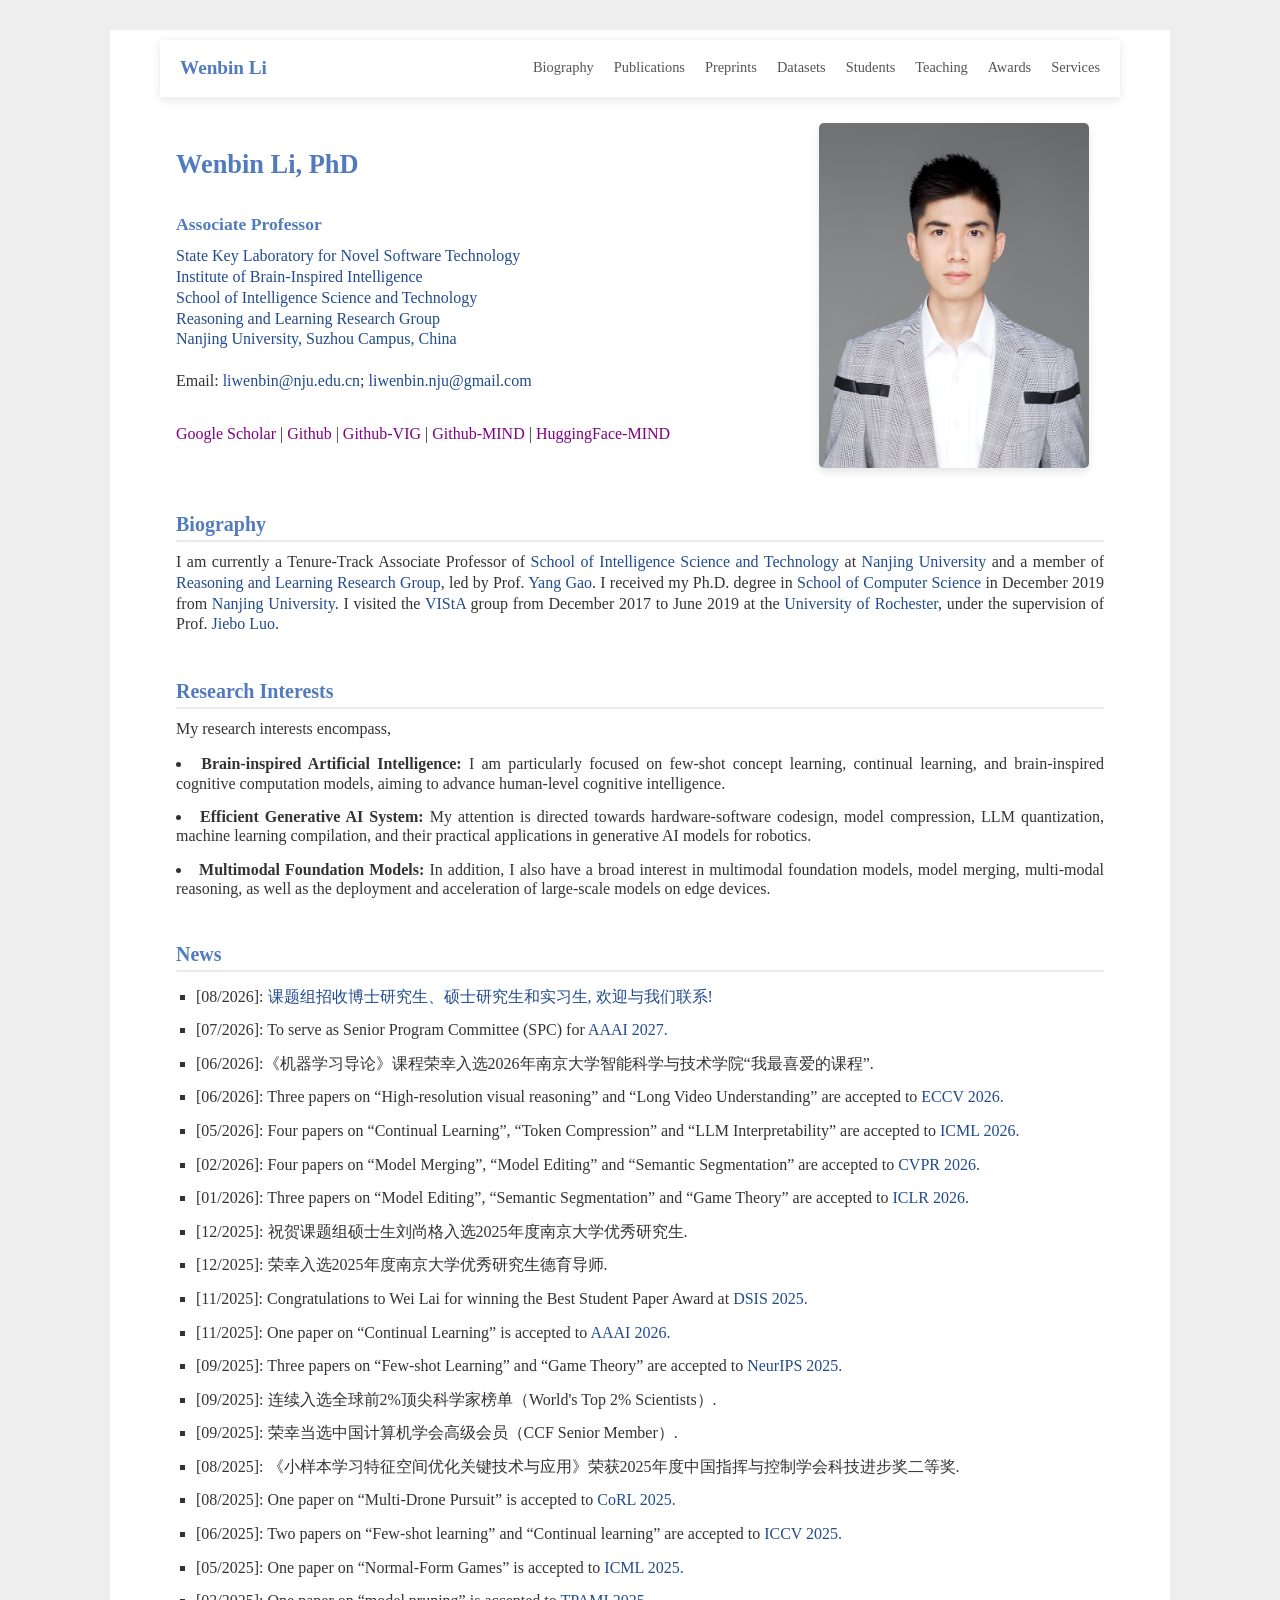
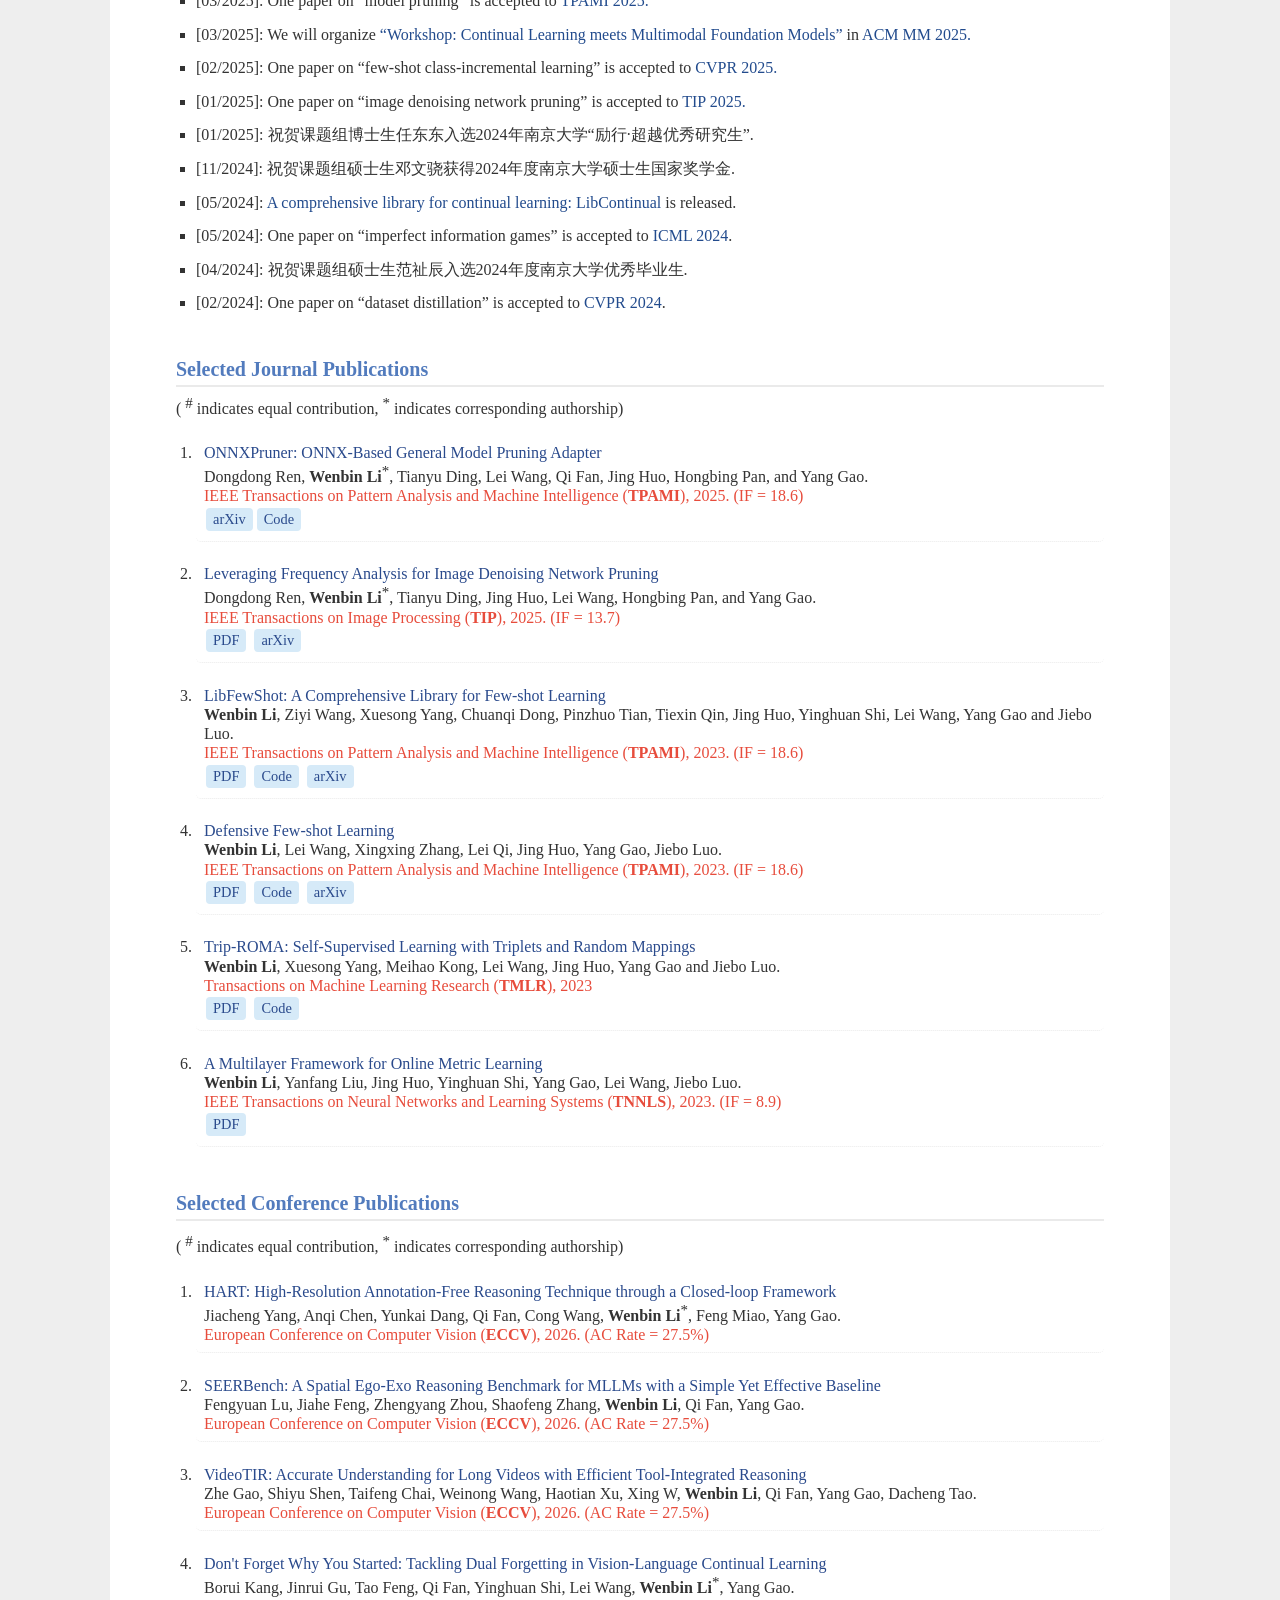
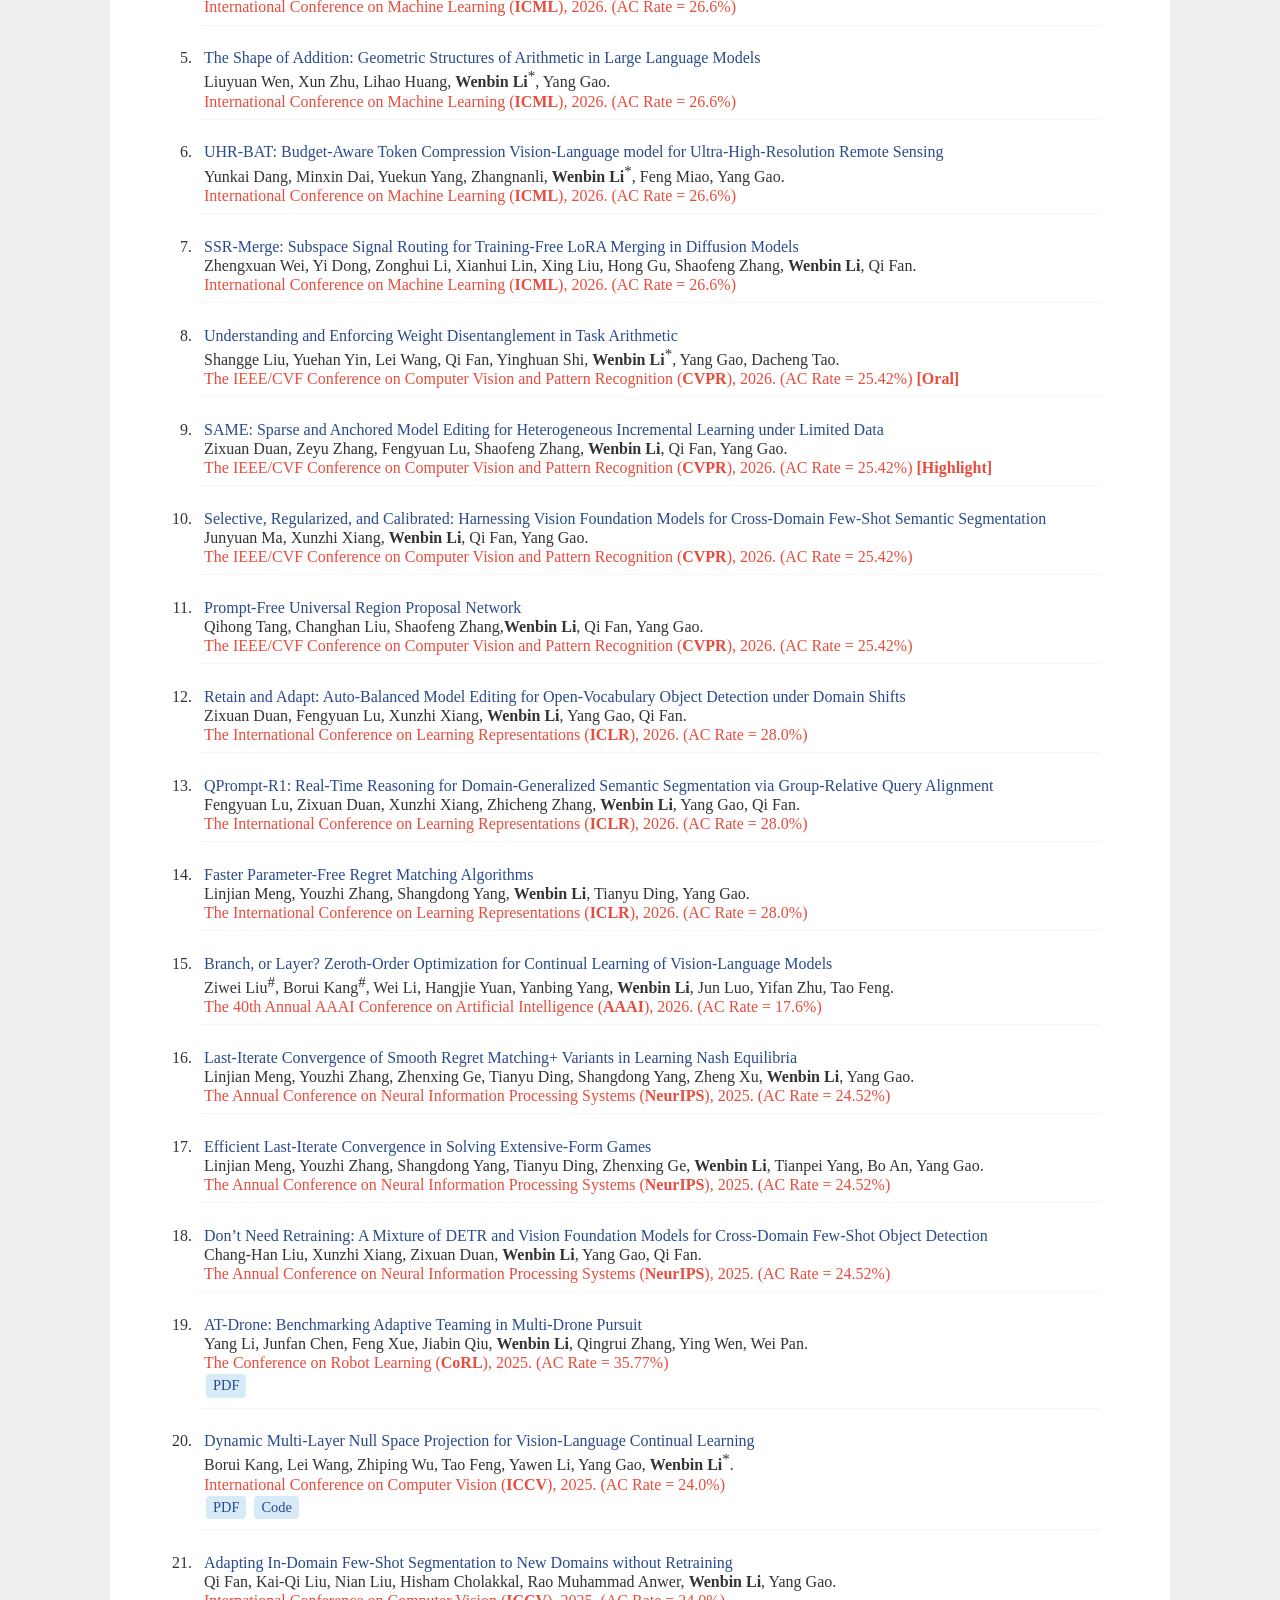
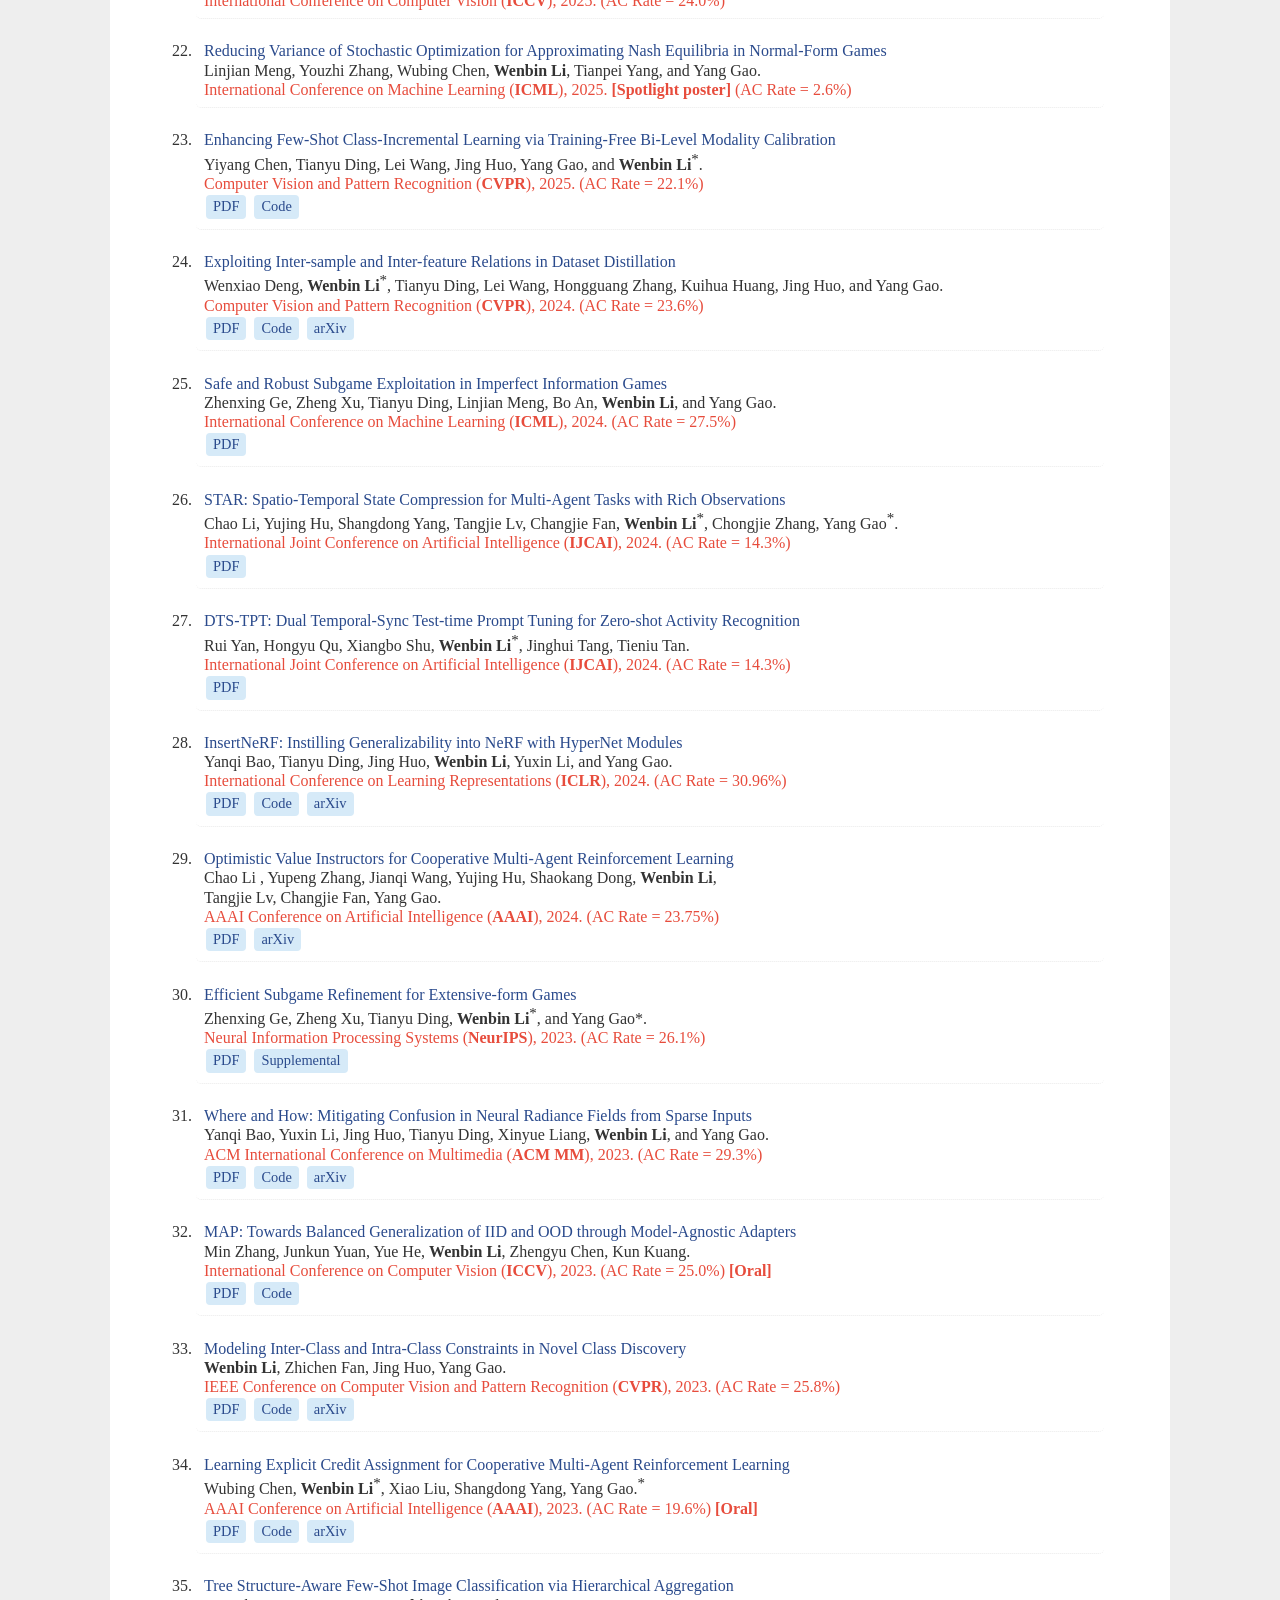
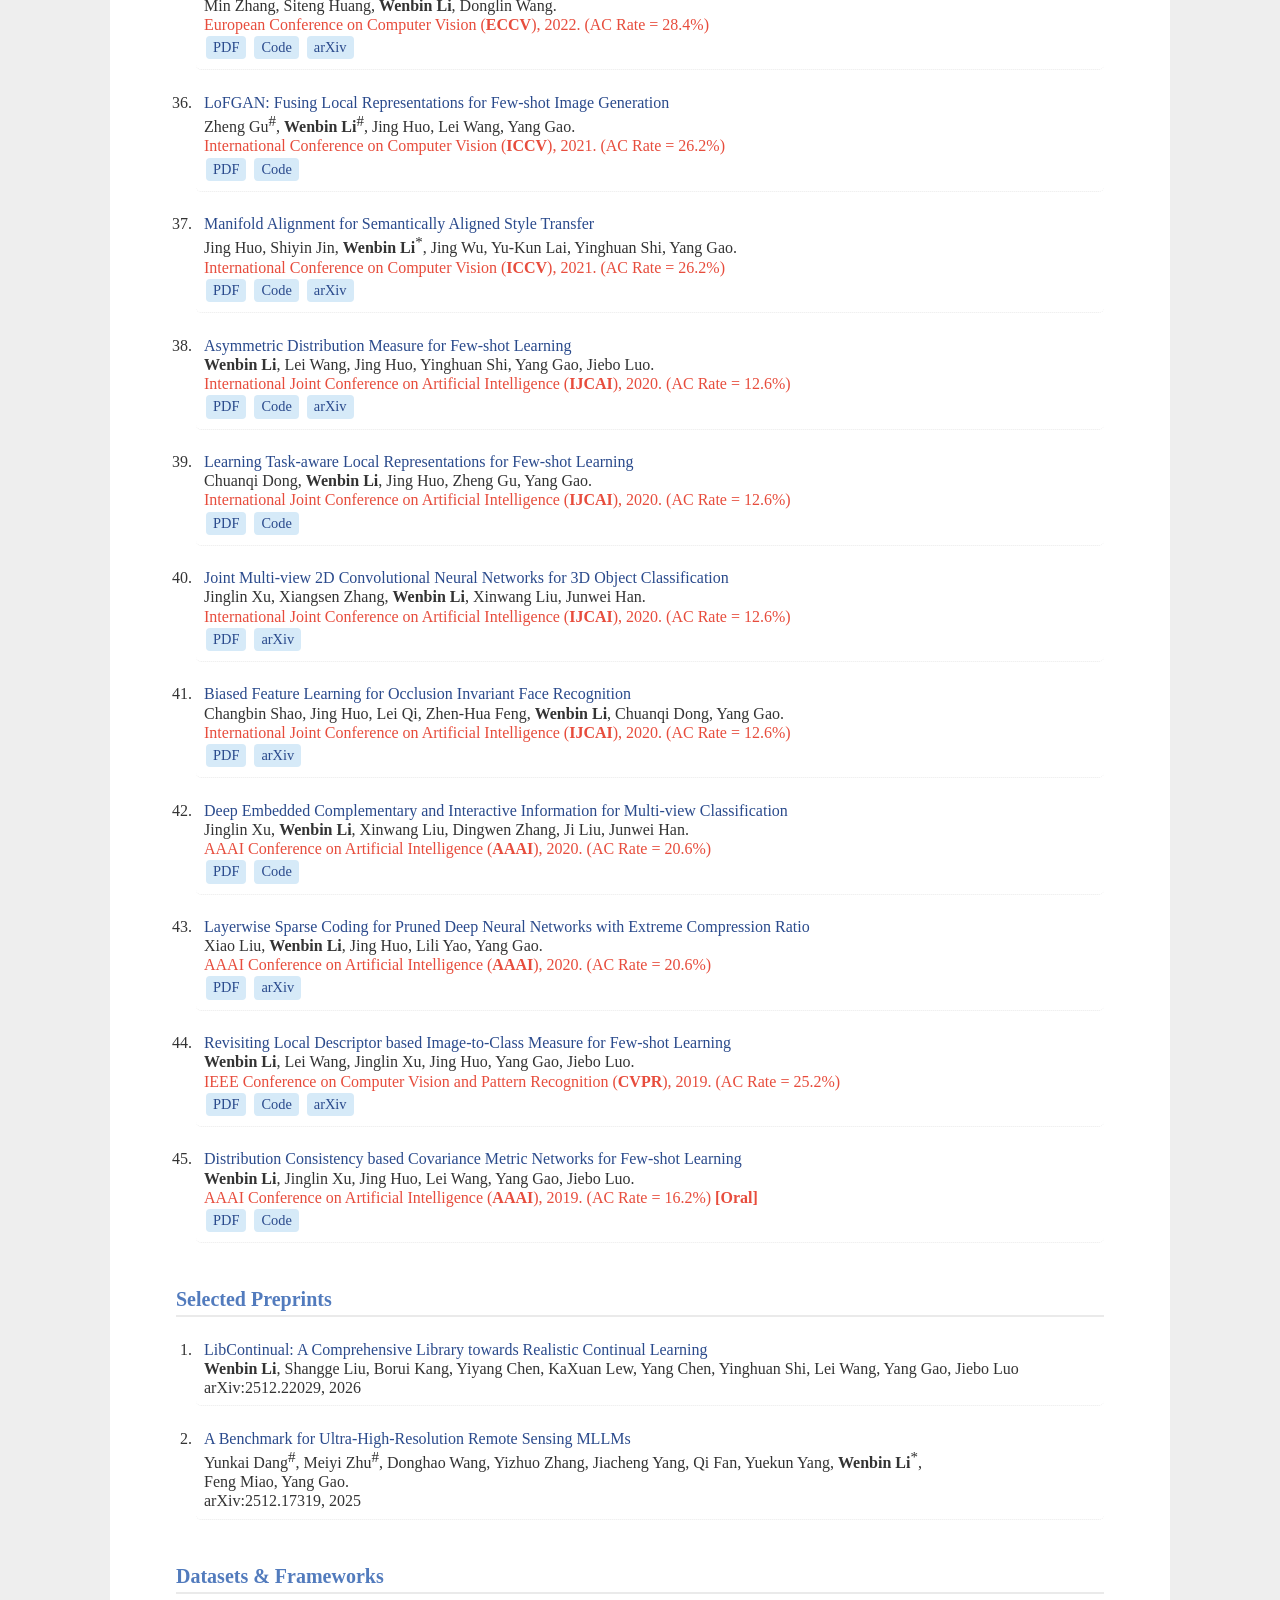
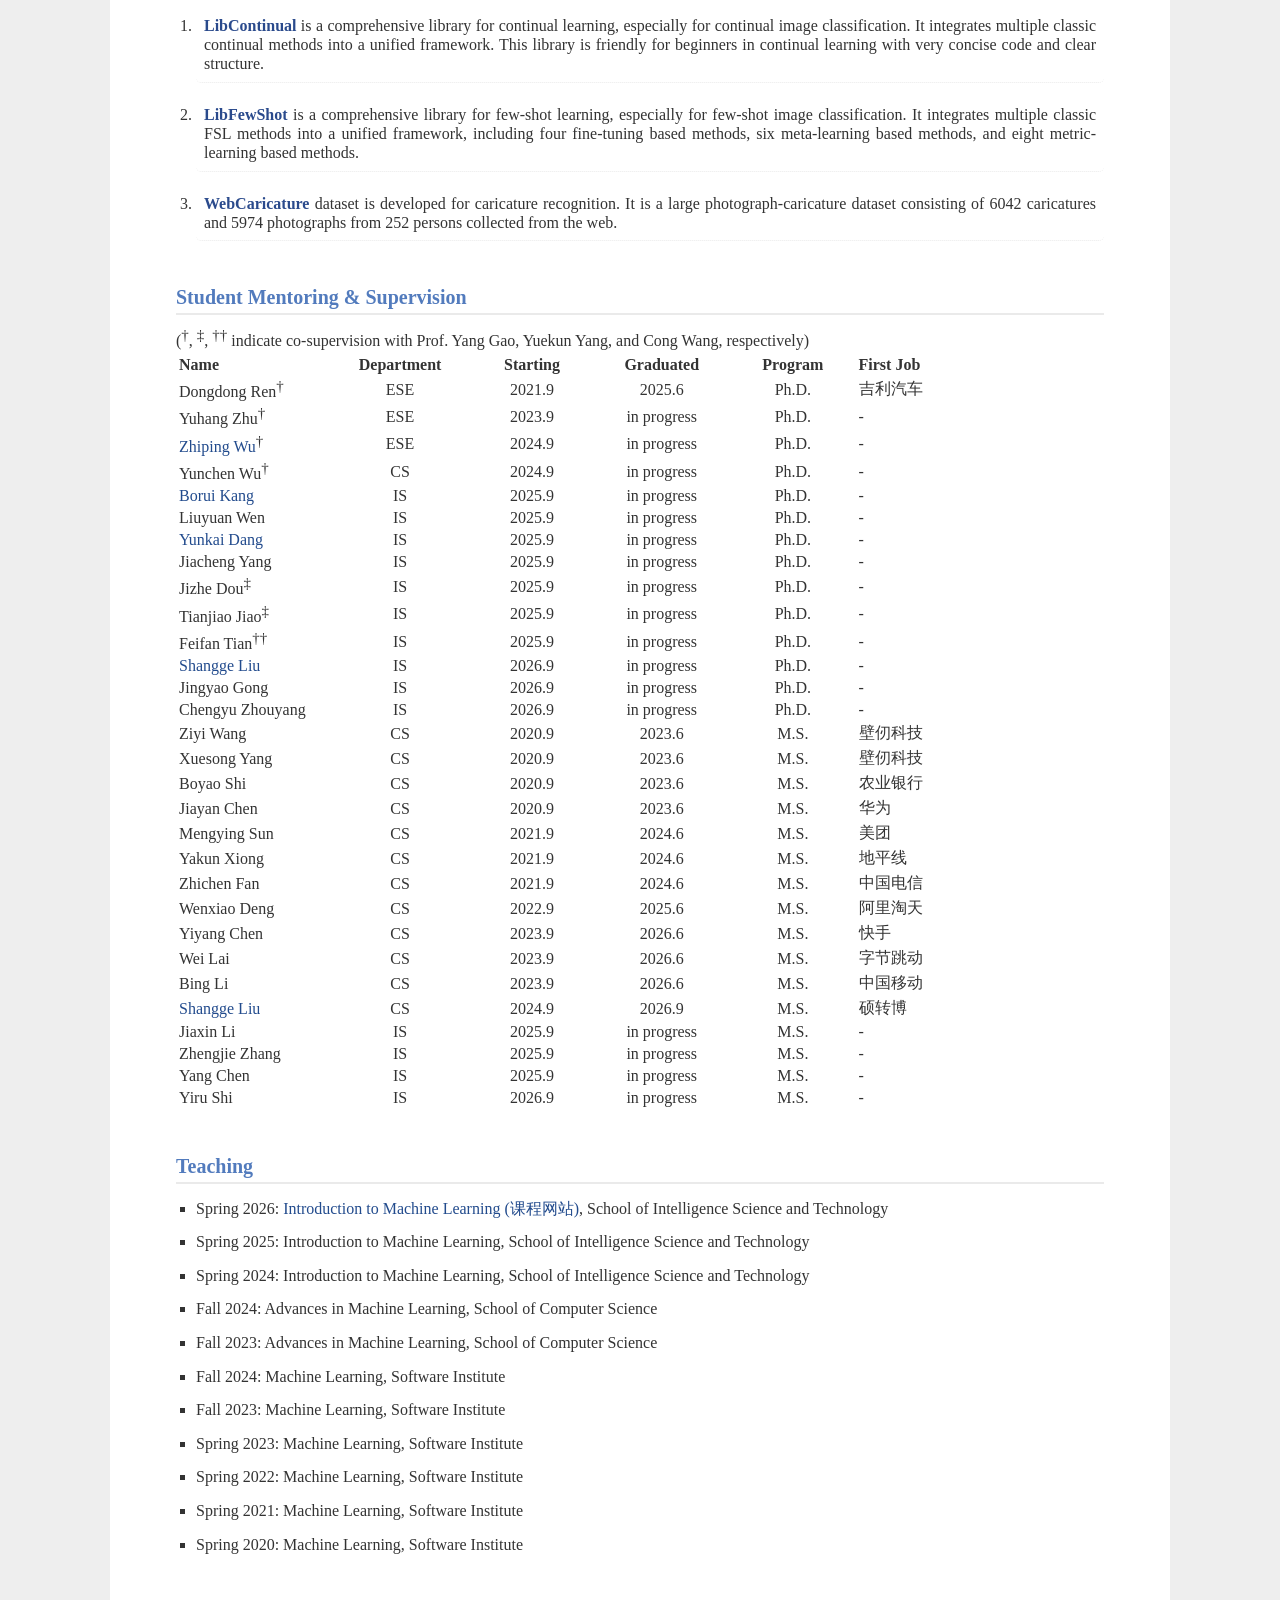
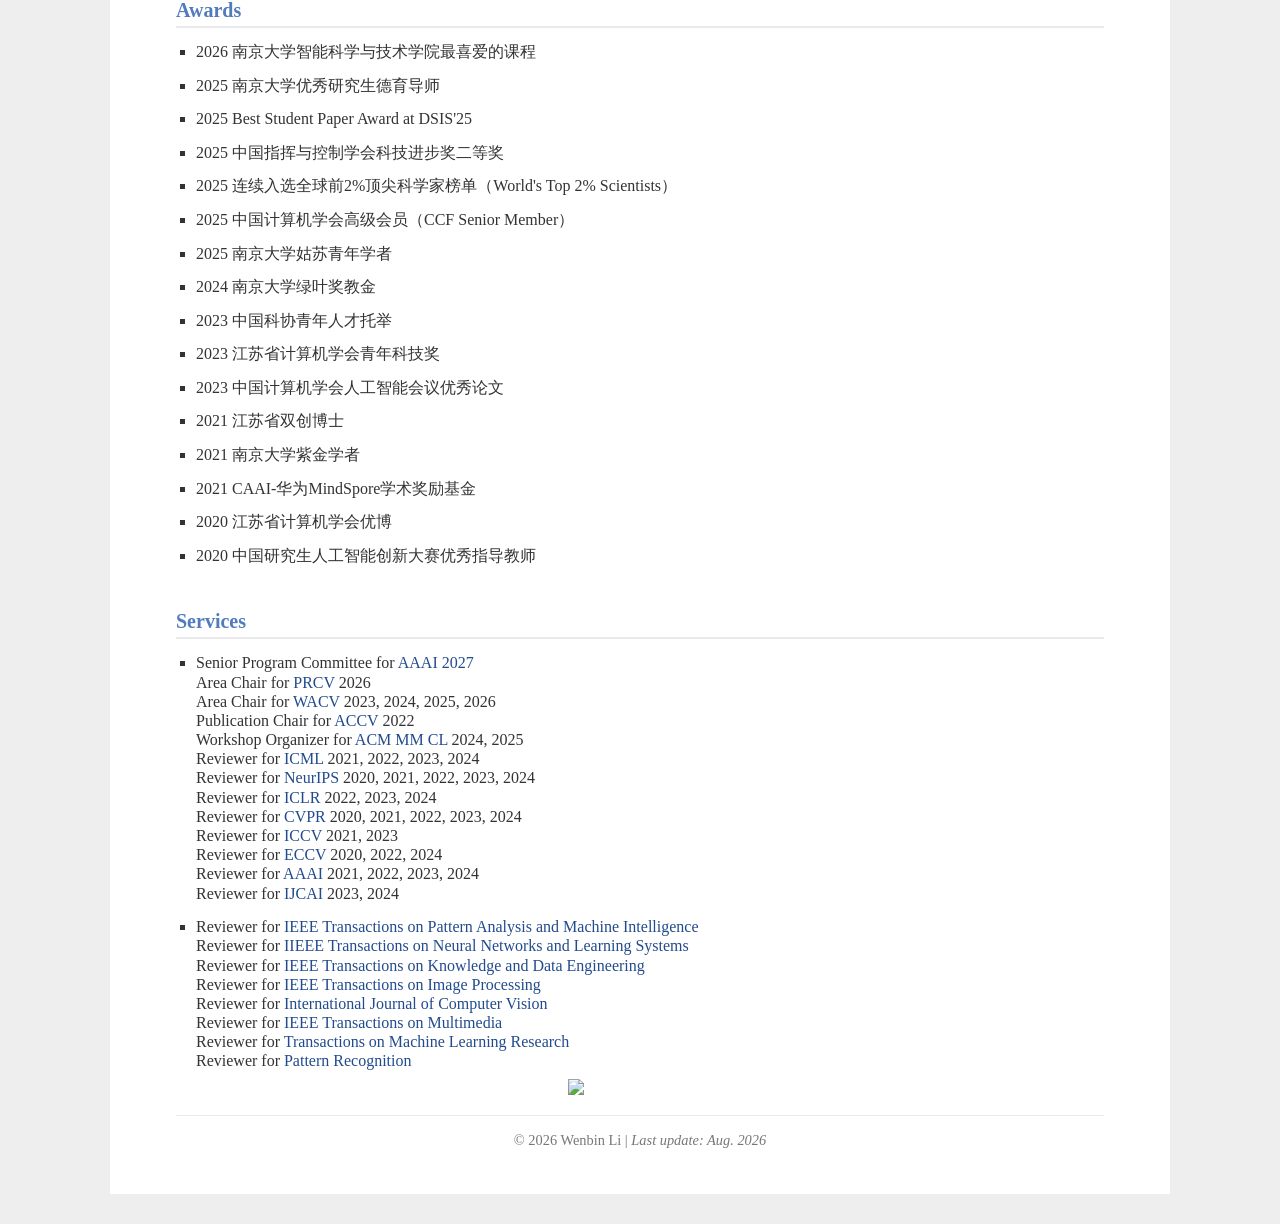
==== commit 2439aa41: "Add files via upload" ====
--- a/index.html
+++ b/index.html
@@ -701,7 +701,13 @@
 <h2>News</h2>
 <ul>
 
-<li>[06/2026]: <a>课题组长期招收博后、博士研究生、硕士研究生和实习生, 欢迎与我们联系!</a>
+<li>[08/2026]: <a>课题组招收博士研究生、硕士研究生和实习生, 欢迎与我们联系!</a>
+</li>
+
+<li>[07/2026]: To serve as Senior Program Committee (SPC) for <a href="https://aaai.org/conference/aaai/aaai-27/">AAAI 2027.</a>
+</li>
+
+<li>[06/2026]:《机器学习导论》课程荣幸入选2026年南京大学智能科学与技术学院“我最喜爱的课程”.
 </li>
 
 <li>[06/2026]: Three papers on “High-resolution visual reasoning” and “Long Video Understanding” are accepted to <a href="https://eccv.ecva.net/">ECCV 2026.</a>
@@ -1284,7 +1290,7 @@
   <table>
     <tbody>
       <tr>
-        <td style="text-align: left;   width: 200px;"><b>Name</b></td>
+        <td style="text-align: left;   width: 250px;"><b>Name</b></td>
         <td style="text-align: center; width: 200px;"><b>Department<b></td>
         <td style="text-align: center; width: 200px;"><b>Starting</b></td>
         <td style="text-align: center; width: 200px;"><b>Graduated</b></td>
@@ -1380,6 +1386,30 @@
         <td style="text-align: left;">-</td>
       </tr>
       <tr>
+        <td style="text-align: left;"><a href='https://lshangge.github.io/'>Shangge Liu</a></td>
+        <td style="text-align: center;">IS </td>
+        <td style="text-align: center;">2026.9 </td>
+        <td style="text-align: center;">in progress</td>
+        <td style="text-align: center;">Ph.D.</td>
+        <td style="text-align: left;">-</td>
+      </tr>
+      <tr>
+        <td style="text-align: left;">Jingyao Gong</td>
+        <td style="text-align: center;">IS </td>
+        <td style="text-align: center;">2026.9 </td>
+        <td style="text-align: center;">in progress</td>
+        <td style="text-align: center;">Ph.D.</td>
+        <td style="text-align: left;">-</td>
+      </tr>
+      <tr>
+        <td style="text-align: left;">Chengyu Zhouyang</td>
+        <td style="text-align: center;">IS </td>
+        <td style="text-align: center;">2026.9 </td>
+        <td style="text-align: center;">in progress</td>
+        <td style="text-align: center;">Ph.D.</td>
+        <td style="text-align: left;">-</td>
+      </tr>
+      <tr>
         <td style="text-align: left;">Ziyi Wang</td>
         <td style="text-align: center;">CS</td>
         <td style="text-align: center;">2020.9 </td>
@@ -1447,33 +1477,33 @@
         <td style="text-align: left;">Yiyang Chen</td>
         <td style="text-align: center;">CS </td>
         <td style="text-align: center;">2023.9 </td>
-        <td style="text-align: center;">in progress</td>
+        <td style="text-align: center;">2026.6</td>
         <td style="text-align: center;">M.S.</td>
-        <td style="text-align: left;">-</td>
+        <td style="text-align: left;">快手</td>
       </tr>
       <tr>
         <td style="text-align: left;">Wei Lai</td>
         <td style="text-align: center;">CS </td>
         <td style="text-align: center;">2023.9 </td>
-        <td style="text-align: center;">in progress</td>
+        <td style="text-align: center;">2026.6</td>
         <td style="text-align: center;">M.S.</td>
-        <td style="text-align: left;">-</td>
+        <td style="text-align: left;">字节跳动</td>
       </tr>
       <tr>
         <td style="text-align: left;">Bing Li</td>
         <td style="text-align: center;">CS </td>
         <td style="text-align: center;">2023.9 </td>
-        <td style="text-align: center;">in progress</td>
+        <td style="text-align: center;">2026.6</td>
         <td style="text-align: center;">M.S.</td>
-        <td style="text-align: left;">-</td>
+        <td style="text-align: left;">中国移动</td>
       </tr>
       <tr>
         <td style="text-align: left;"><a href='https://lshangge.github.io/'>Shangge Liu</a></td>
         <td style="text-align: center;">CS </td>
         <td style="text-align: center;">2024.9 </td>
-        <td style="text-align: center;">in progress</td>
+        <td style="text-align: center;">2026.9</td>
         <td style="text-align: center;">M.S.</td>
-        <td style="text-align: left;">-</td>
+        <td style="text-align: left;">硕转博</td>
       </tr>
       <tr>
         <td style="text-align: left;">Jiaxin Li</td>
@@ -1495,6 +1525,14 @@
         <td style="text-align: left;">Yang Chen</td>
         <td style="text-align: center;">IS </td>
         <td style="text-align: center;">2025.9 </td>
+        <td style="text-align: center;">in progress</td>
+        <td style="text-align: center;">M.S.</td>
+        <td style="text-align: left;">-</td>
+      </tr>
+      <tr>
+        <td style="text-align: left;">Yiru Shi</td>
+        <td style="text-align: center;">IS </td>
+        <td style="text-align: center;">2026.9 </td>
         <td style="text-align: center;">in progress</td>
         <td style="text-align: center;">M.S.</td>
         <td style="text-align: left;">-</td>
@@ -1534,6 +1572,8 @@
 
 <h2 id="awards">Awards</h2>
 <ul>
+<li>2026 南京大学智能科学与技术学院最喜爱的课程
+</li>
 <li>2025 南京大学优秀研究生德育导师
 </li>
 <li>2025 Best Student Paper Award at DSIS'25
@@ -1570,6 +1610,7 @@
 <h2 id="services">Services</h2>
 <ul class="plain-list">
     <li>
+    Senior Program Committee for <a href="https://aaai.org/conference/aaai/aaai-27/">AAAI 2027</a><br>
     Area Chair for <a href="https://www.prcv.cn/web/#/home">PRCV</a> 2026<br>
     Area Chair for <a href="https://wacv2025.thecvf.com/">WACV</a> 2023, 2024, 2025, 2026<br>
     Publication Chair for <a href="https://openaccess.thecvf.com/ACCV2022">ACCV</a> 2022<br>
@@ -1609,7 +1650,7 @@
 
 <div class="footer">
   <div class="footer-content">
-    <p>&copy; 2026 Wenbin Li | <em>Last update: June 2026</em></p>
+    <p>&copy; 2026 Wenbin Li | <em>Last update: Aug. 2026</em></p>
   </div>
 </div>
 
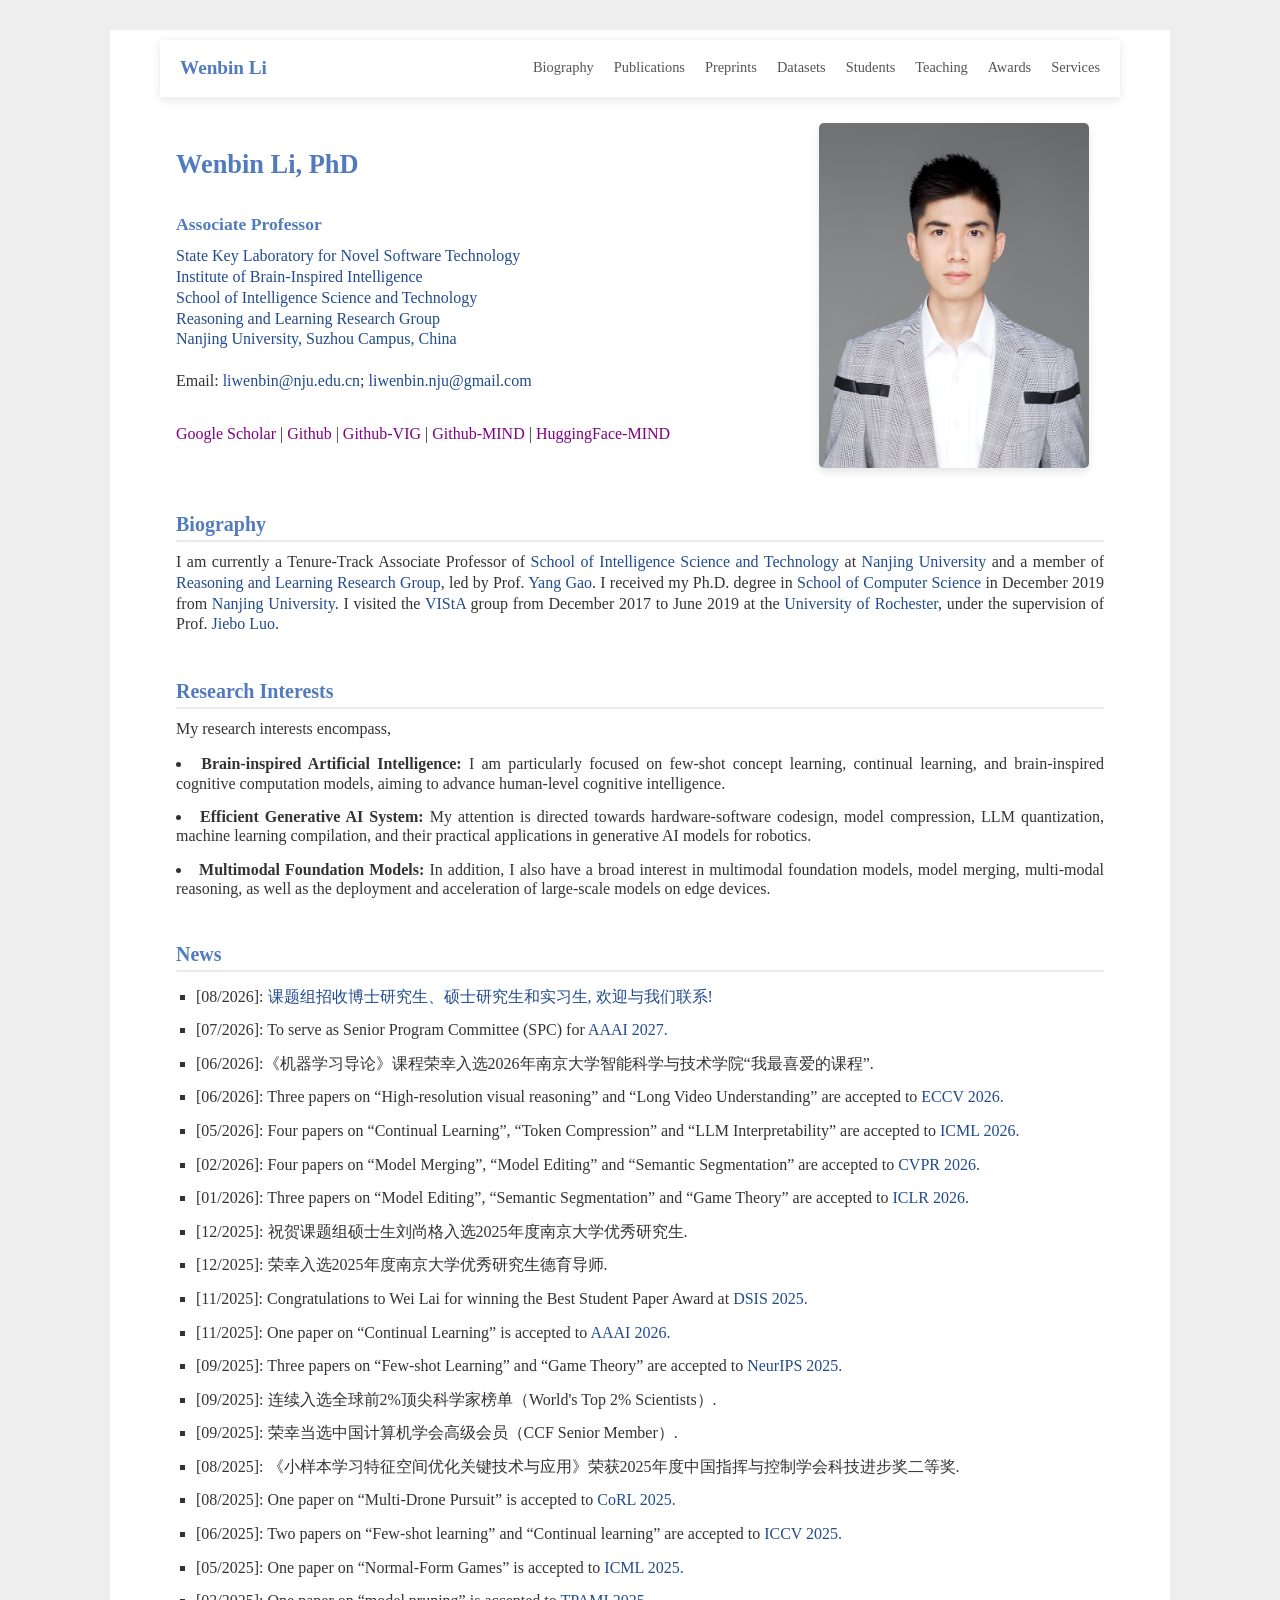
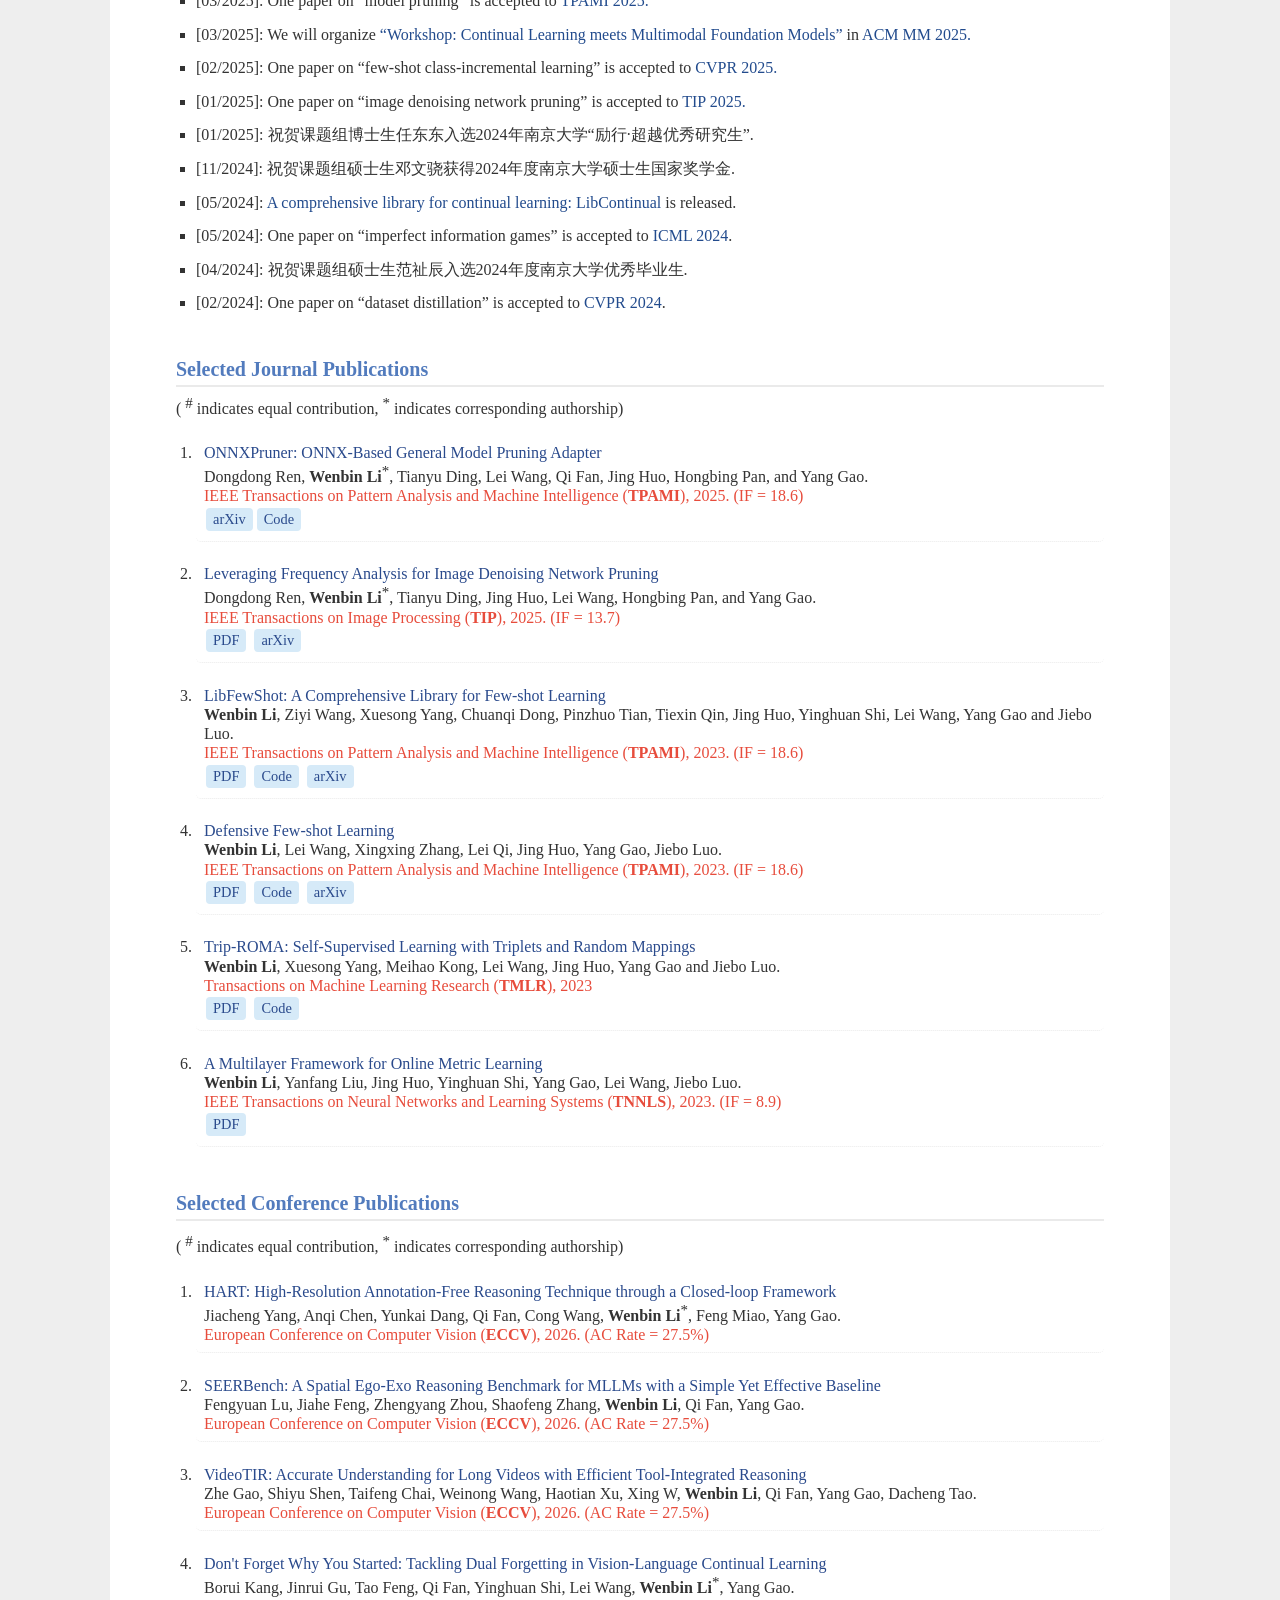
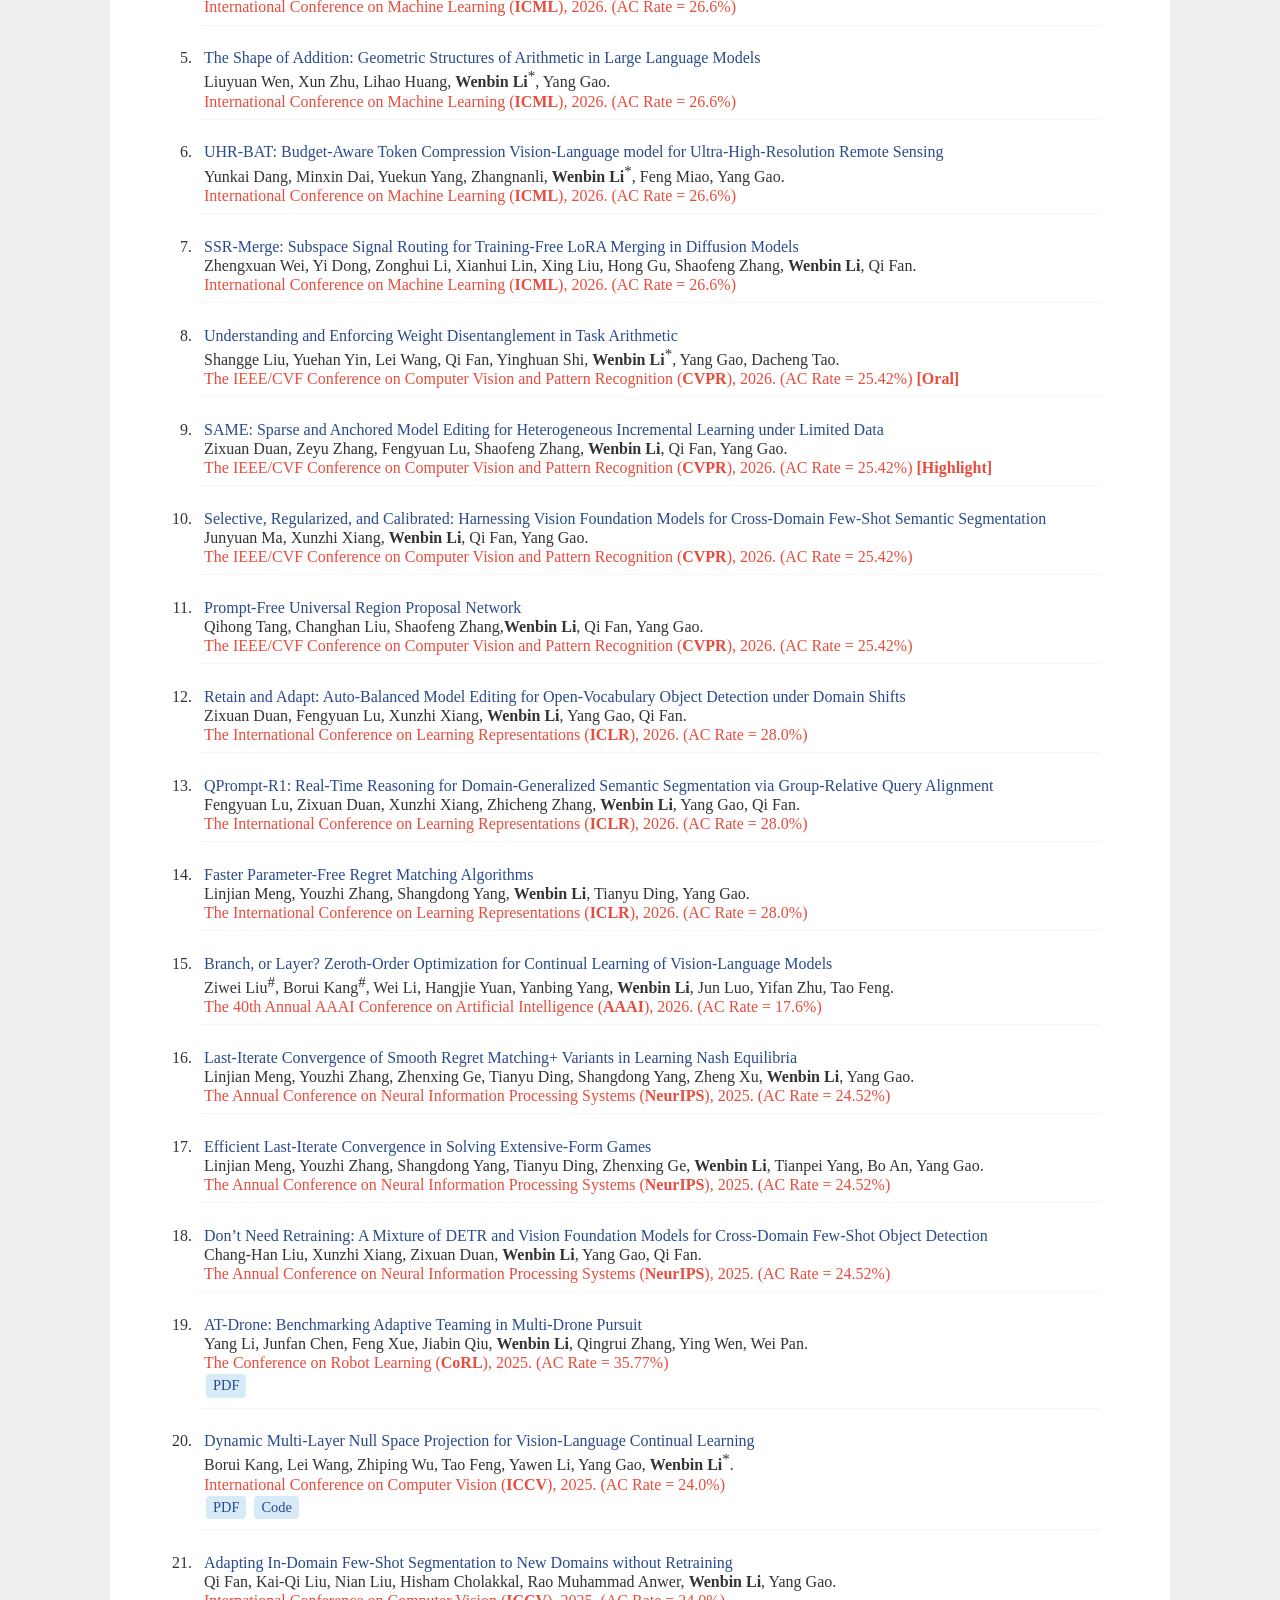
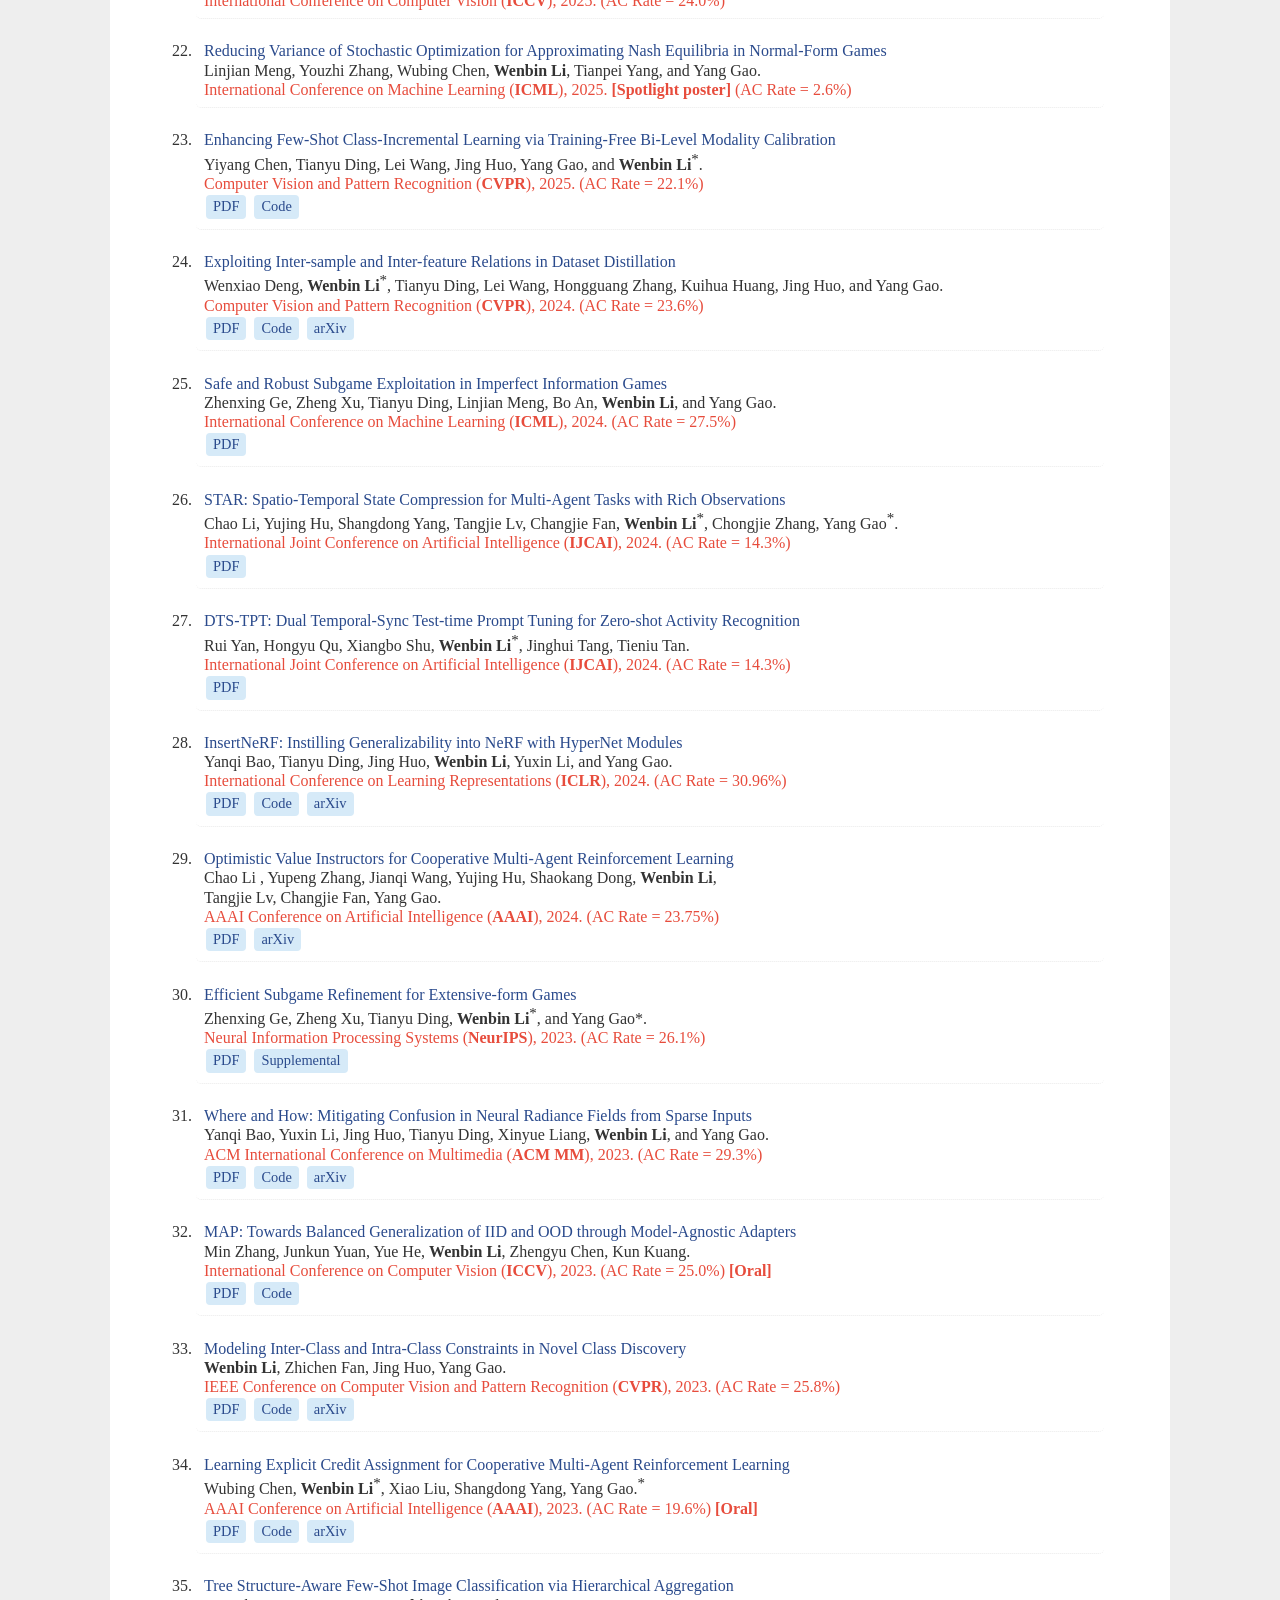
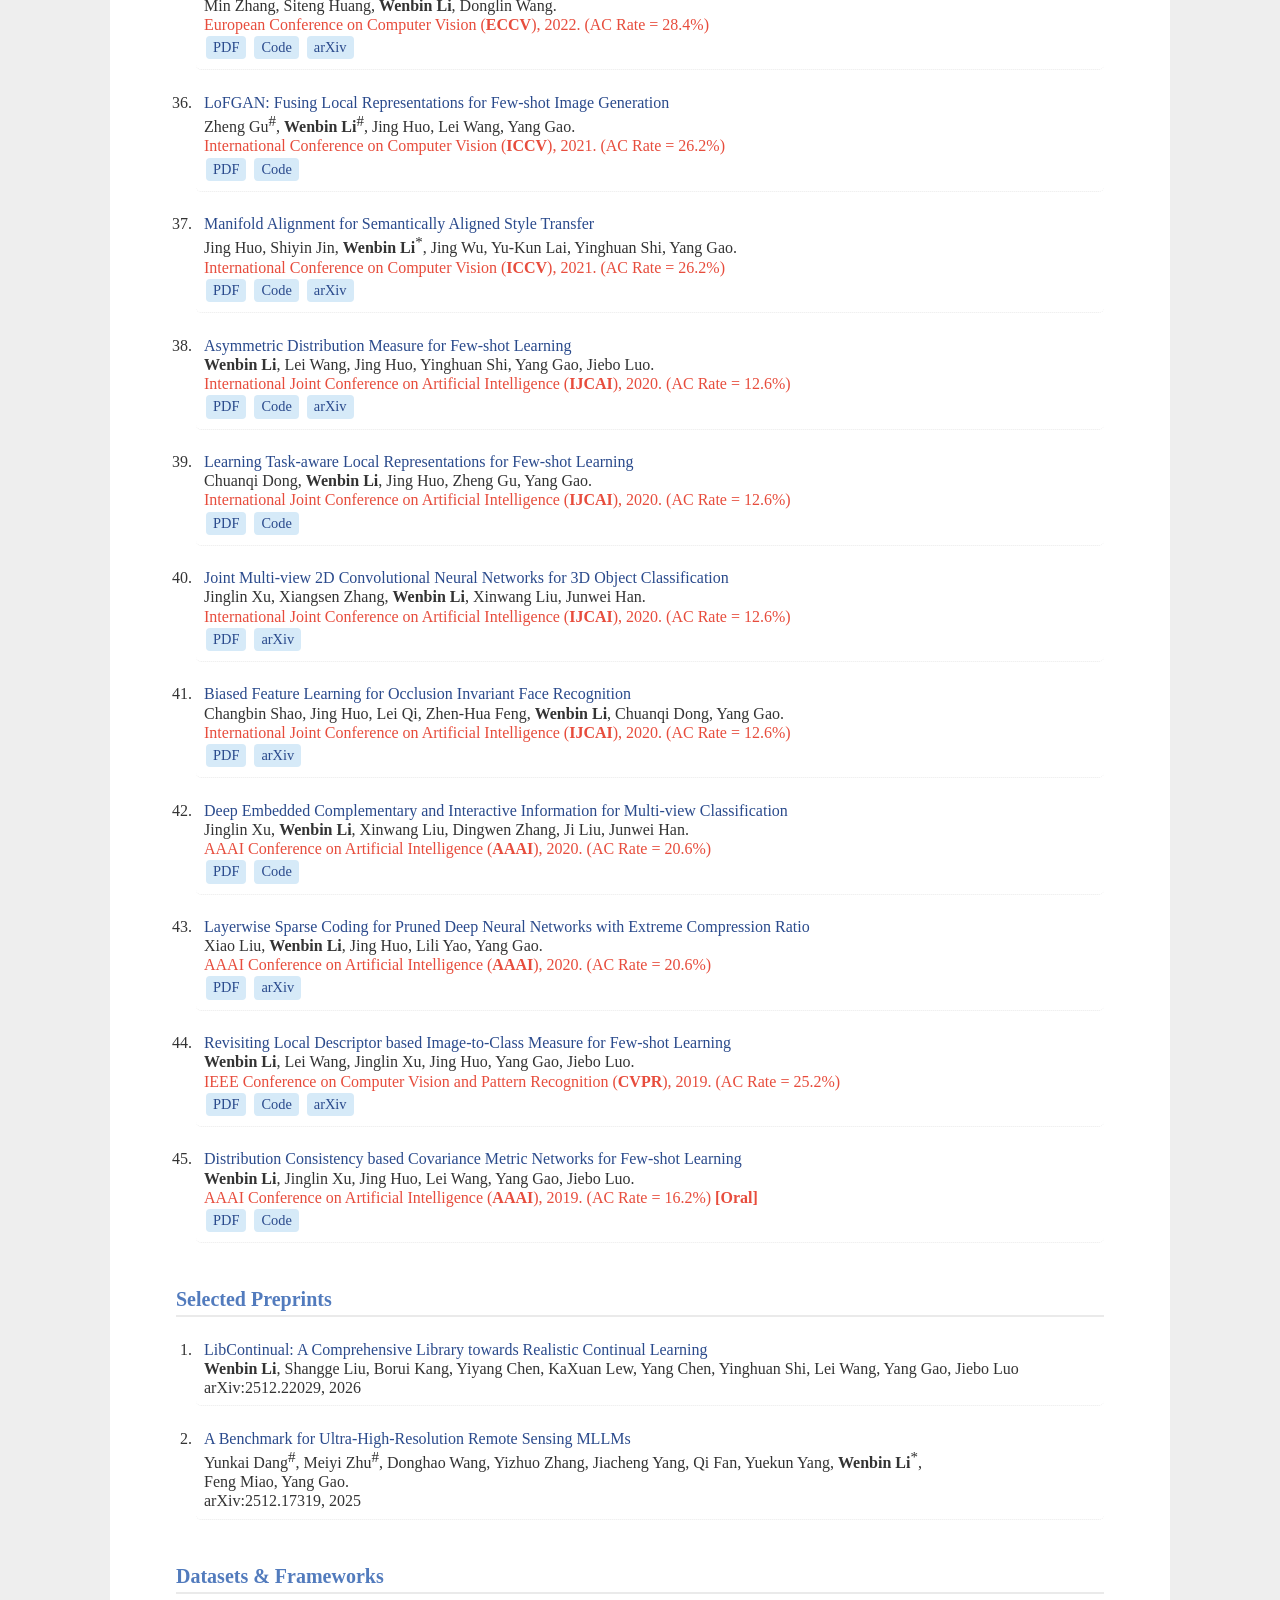
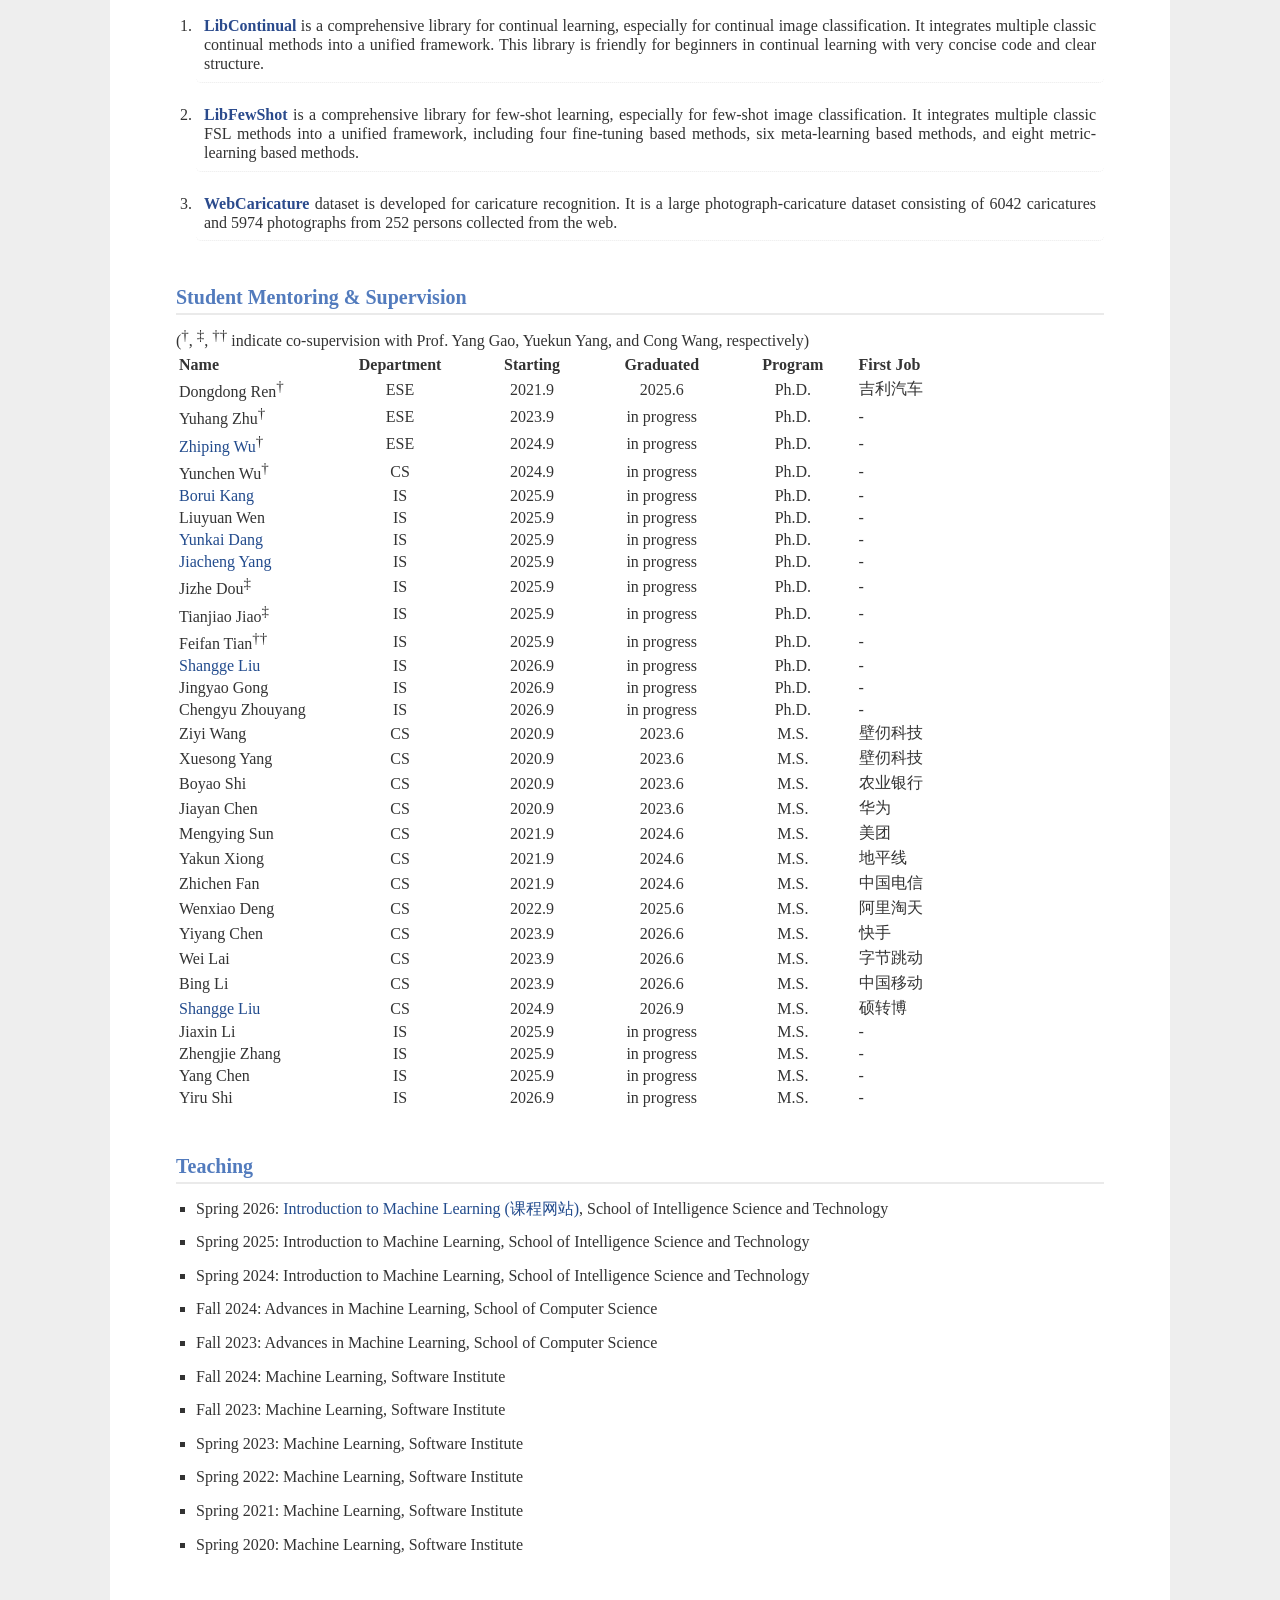
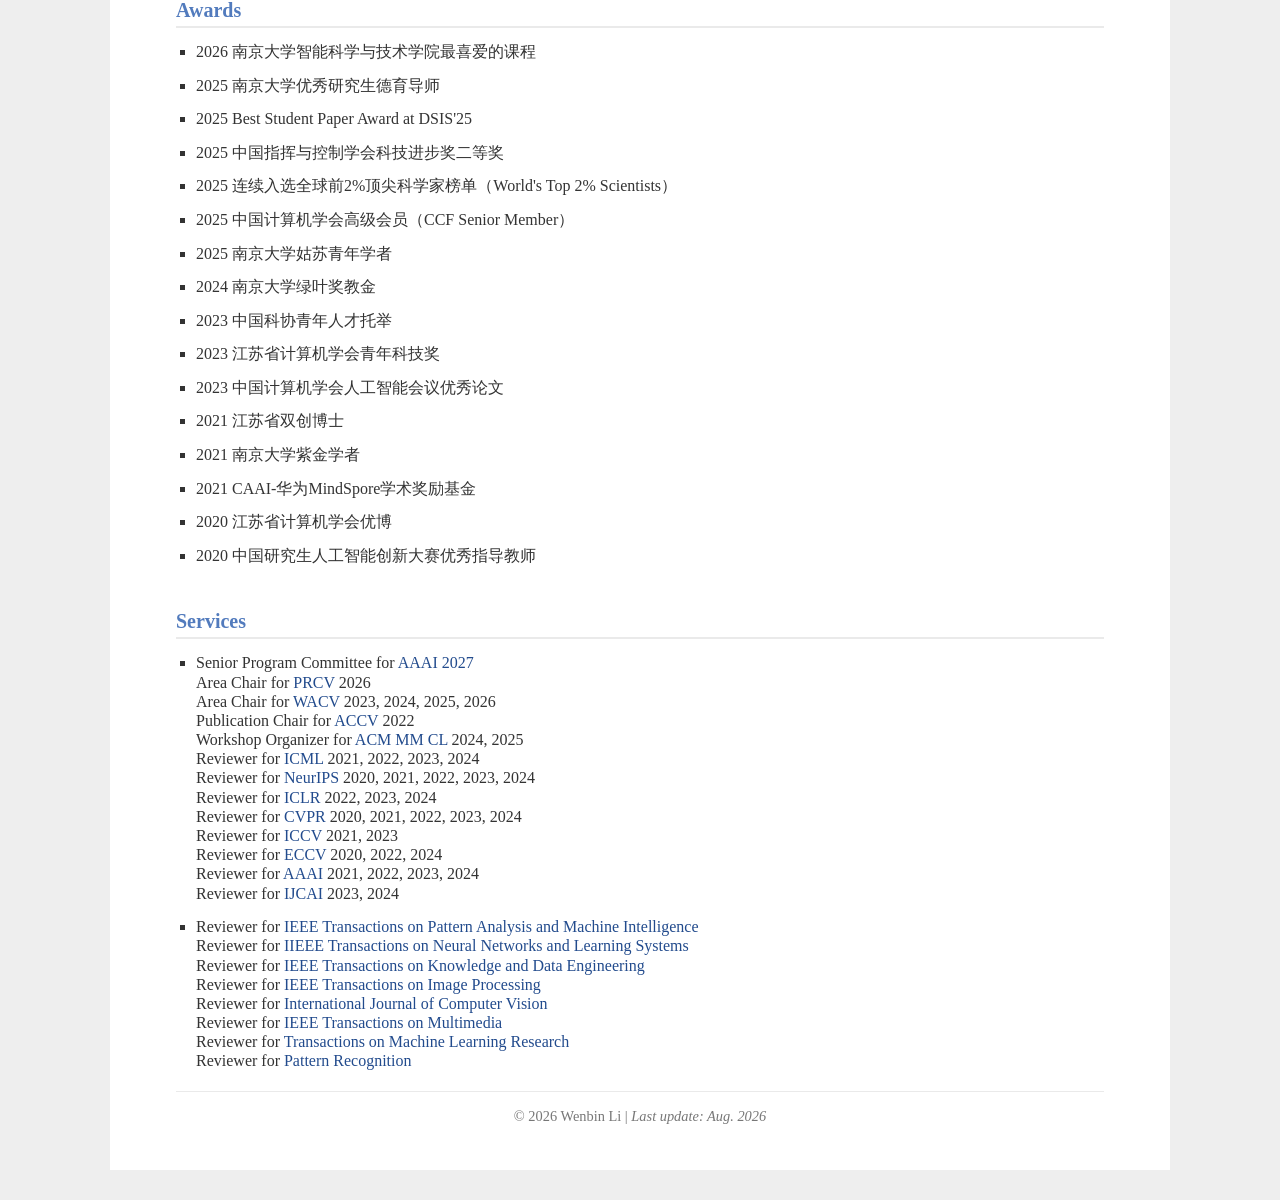
==== commit cd0a0c9f: "Add files via upload" ====
--- a/index.html
+++ b/index.html
@@ -1354,7 +1354,7 @@
         <td style="text-align: left;">-</td>
       </tr>
       <tr>
-        <td style="text-align: left;">Jiacheng Yang</td>
+        <td style="text-align: left;"><a href='https://jcyang101.github.io/'>Jiacheng Yang</a></td>
         <td style="text-align: center;">IS </td>
         <td style="text-align: center;">2025.9 </td>
         <td style="text-align: center;">in progress</td>
@@ -1642,9 +1642,13 @@
 </div>
 
 
-<div style="text-align: center; width: 800px; ">
-    <a href='https://clustrmaps.com/site/1bdml'  title='Visit tracker'>
-    <img src='//clustrmaps.com/map_v2.png?cl=ffffff&w=349&t=tt&d=SXzcVa_nPEO7nuVNB3l1W3DGKNwUvnH-lNkZYlHLhKc' style="margin: 0 auto;" /></a>
+<!-- <div style="text-align: center; width: 800px; ">
+    <a href="https://info.flagcounter.com/BEUM">
+    <img src="https://s01.flagcounter.com/map/BEUM/size_s/txt_000000/border_CCCCCC/pageviews_1/viewers_0/flags_0/" alt="Flag Counter" border="0"></a>
+</div> -->
+
+<div class="visitor-map", style="text-align: center; width: 800px; ">
+  <script type='text/javascript' id='mapmyvisitors' src='https://mapmyvisitors.com/map.js?cl=ffffff&w=450&t=tt&d=PpB3POPjusJfuaJbM7MTIInGEWwd23MwHXC-86J0lLQ&co=4b6191&cmo=3acc3a&cmn=ff5353&ct=fffcfc'></script>
 </div>
 
 
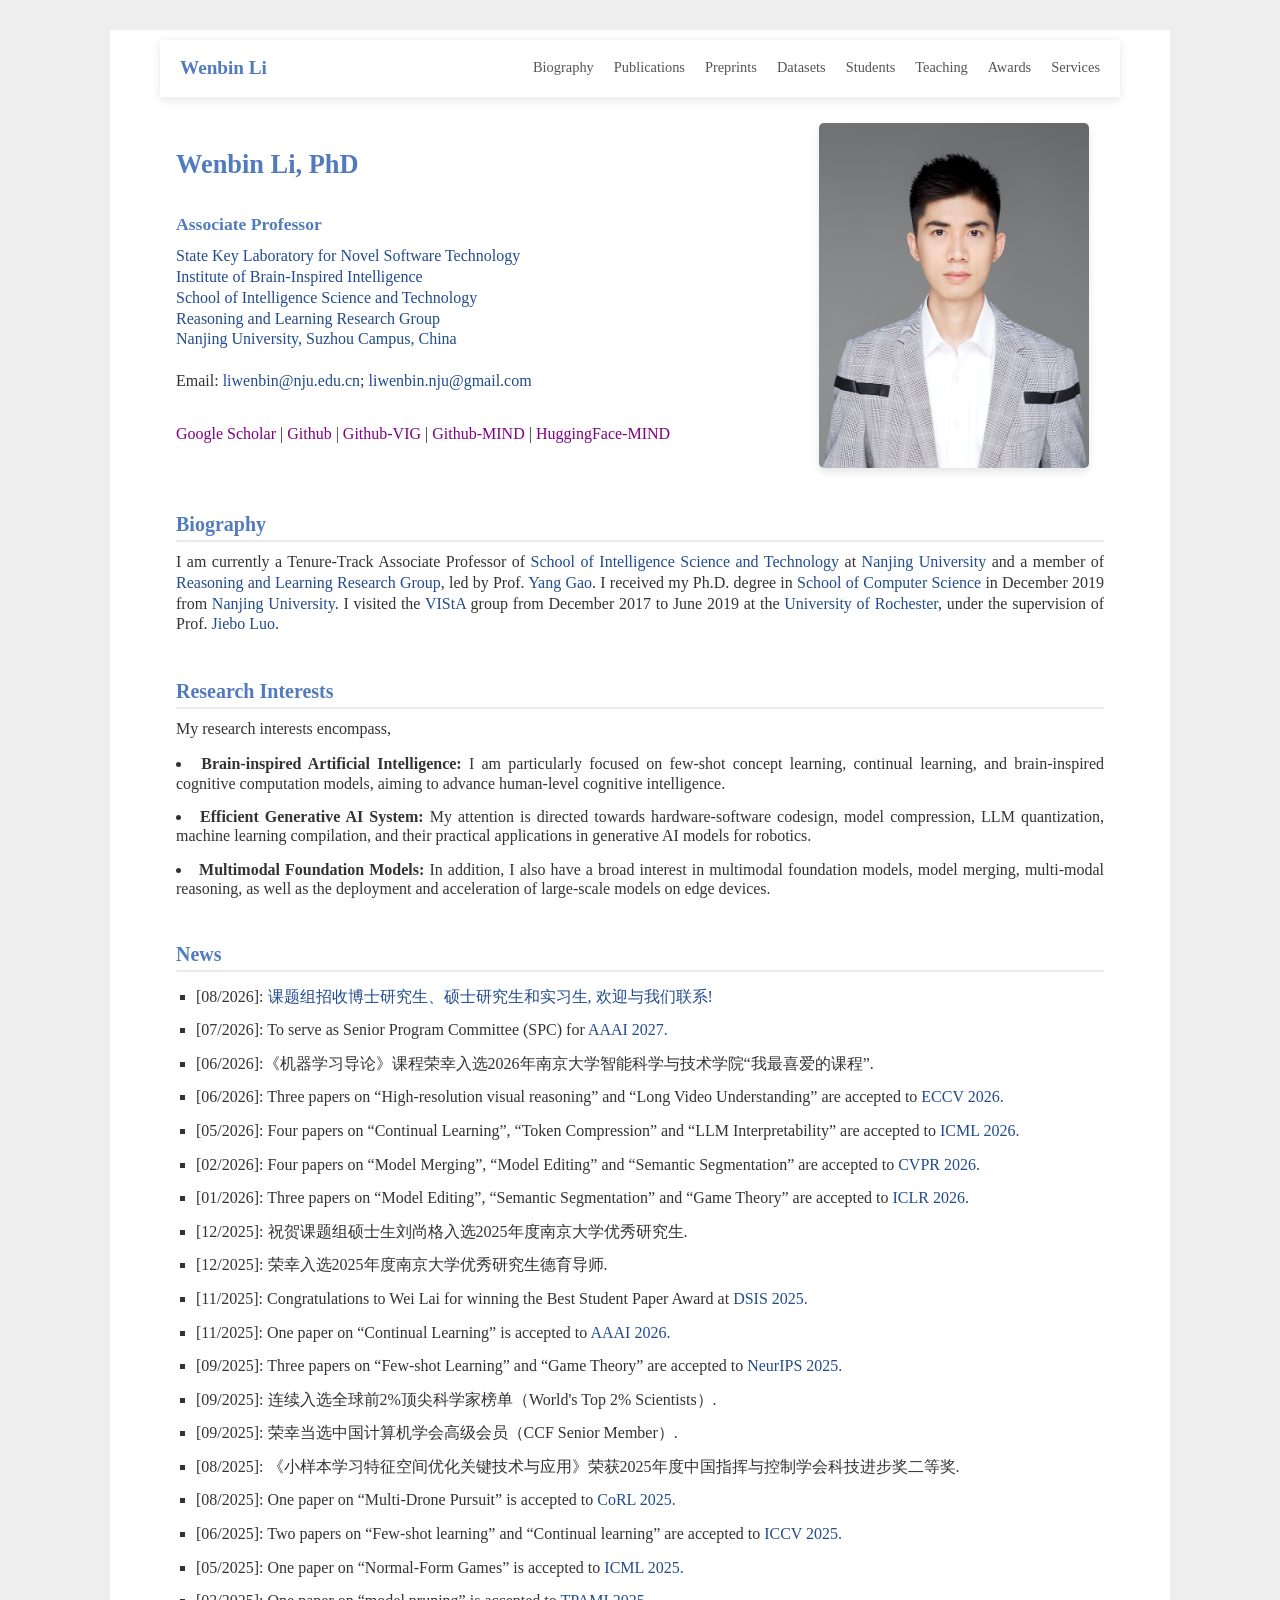
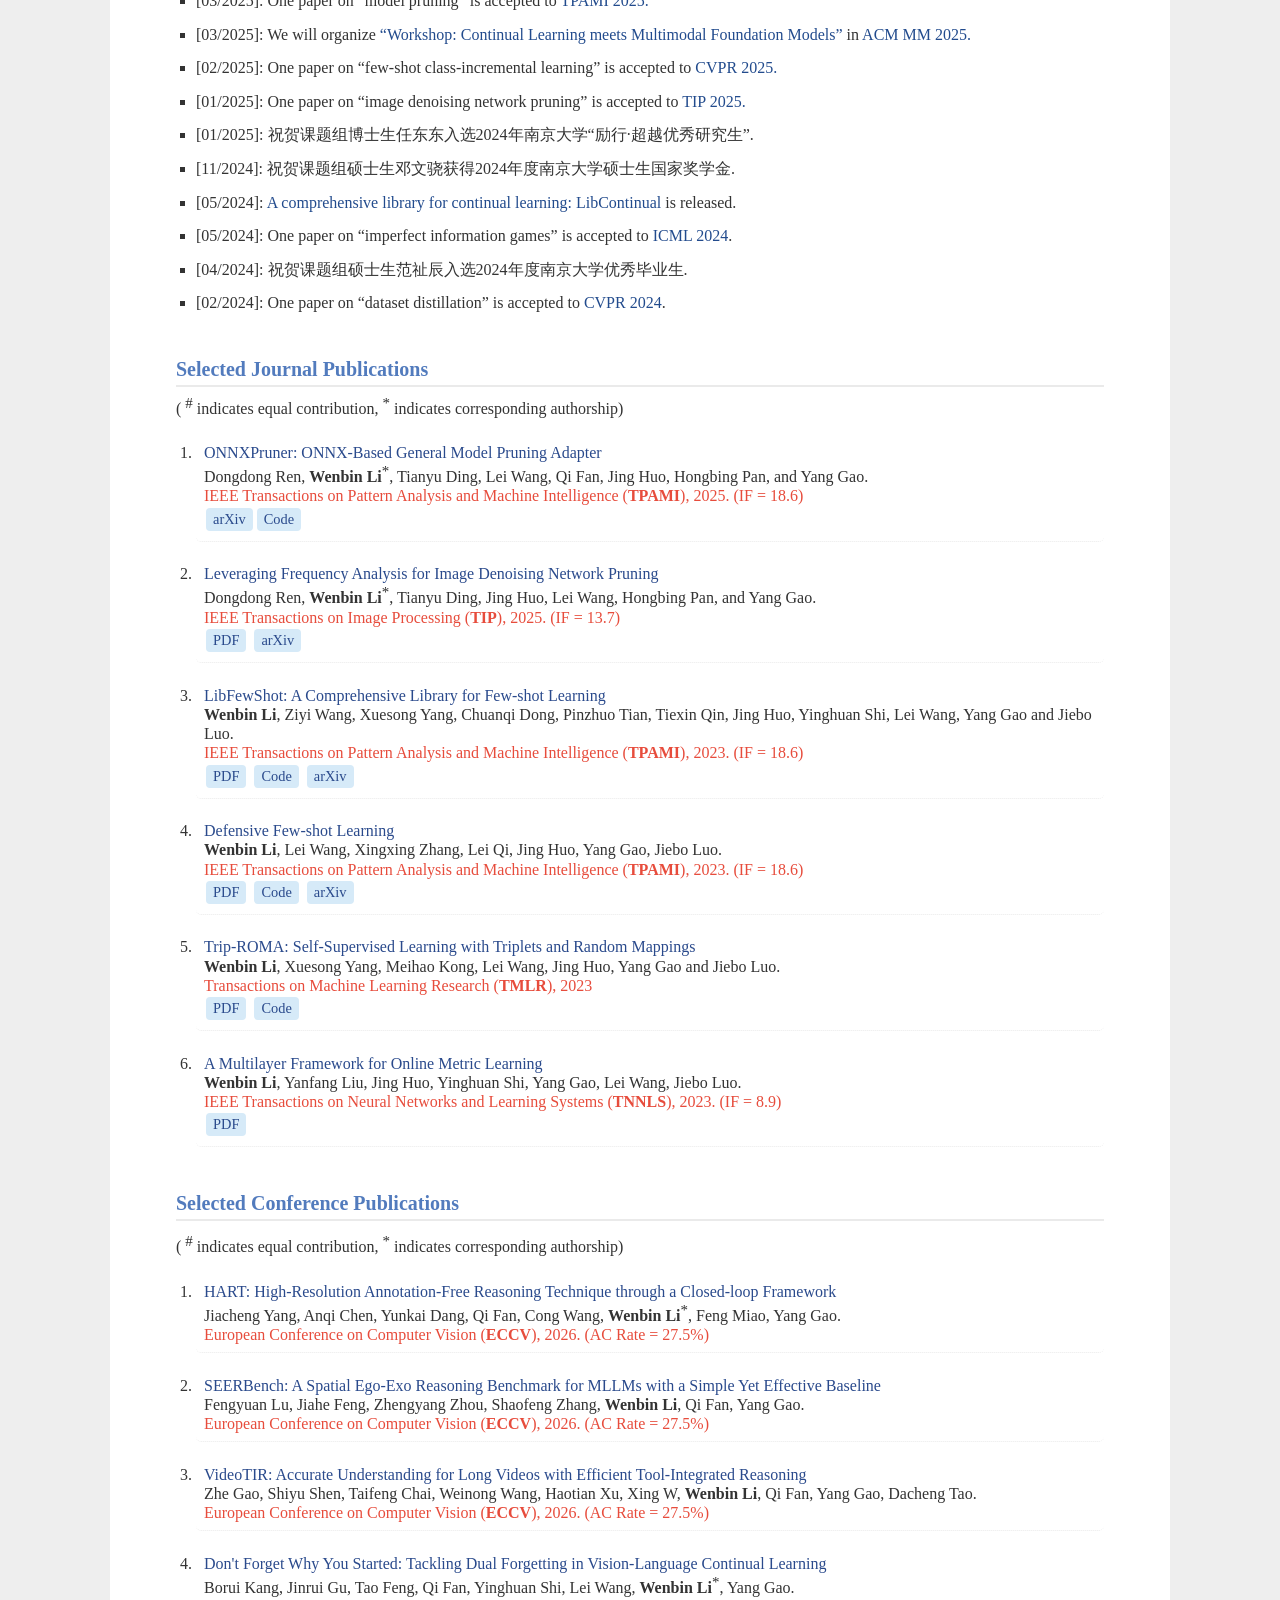
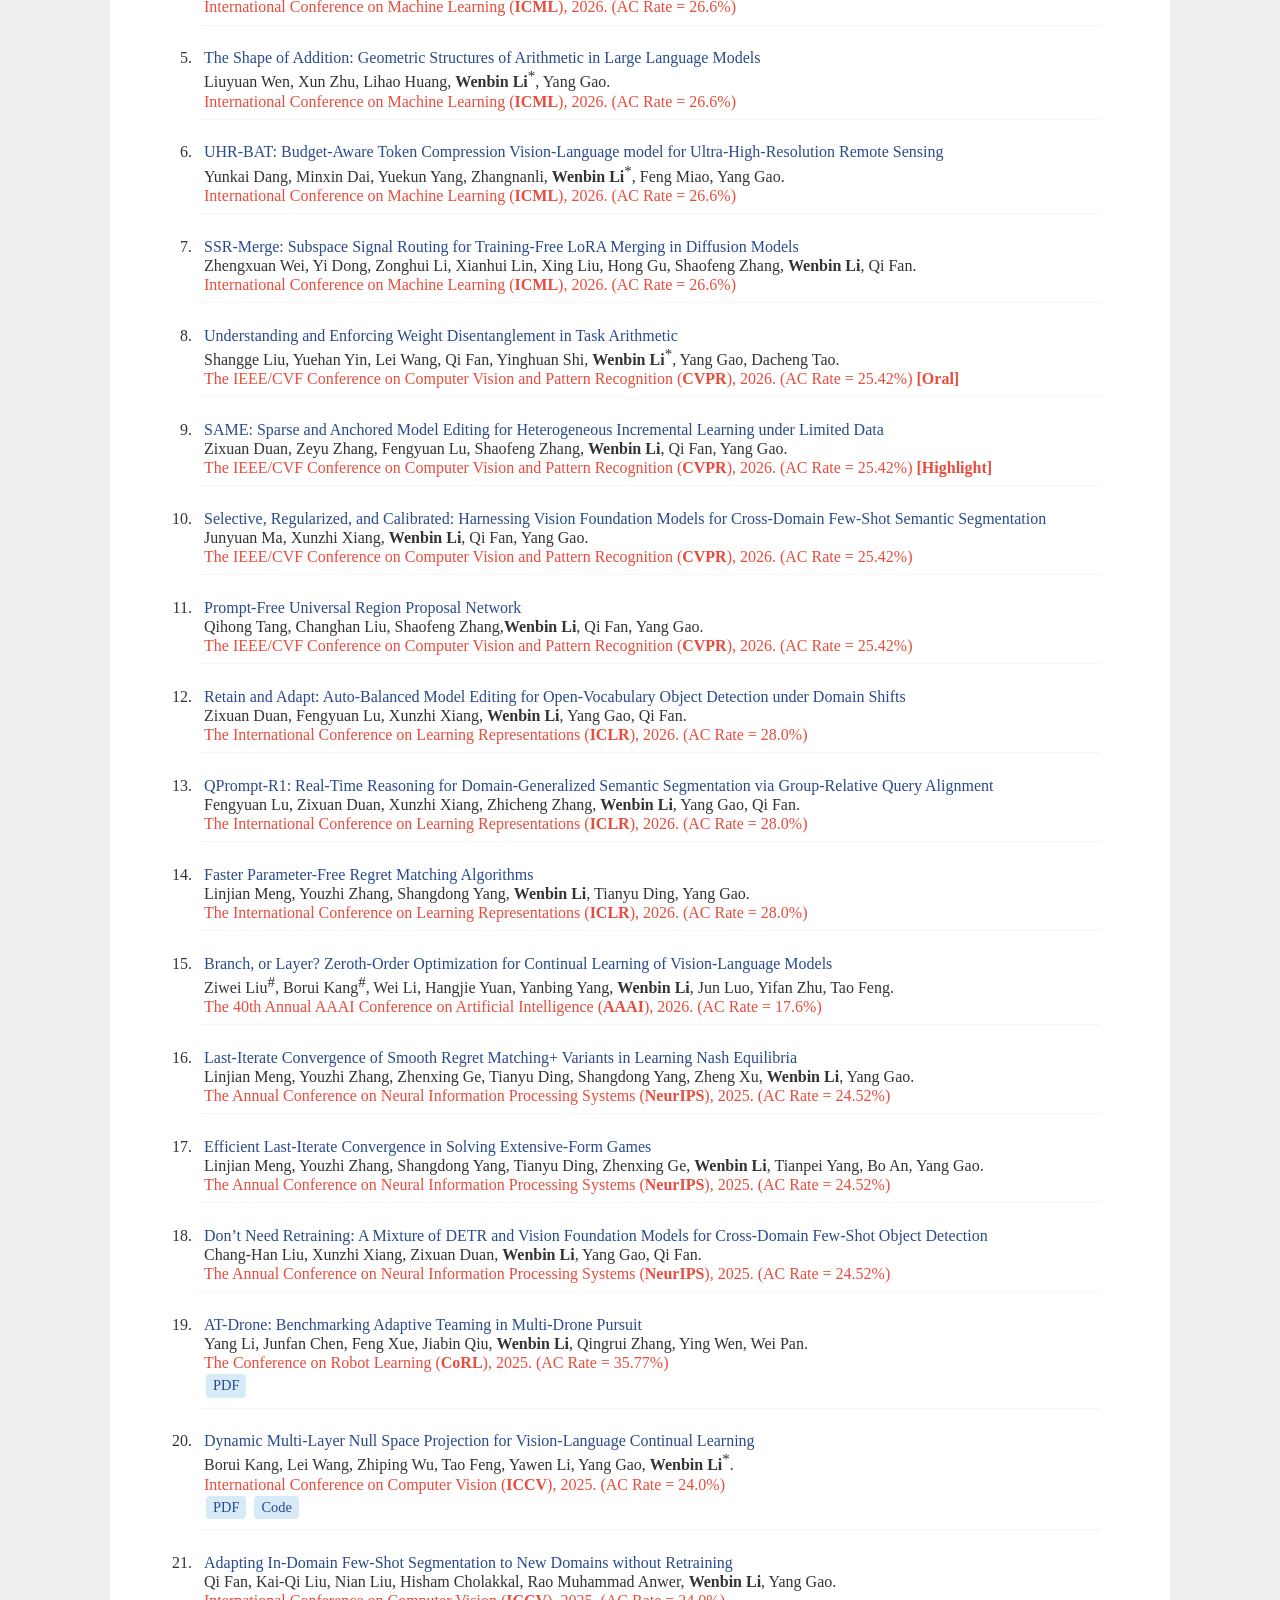
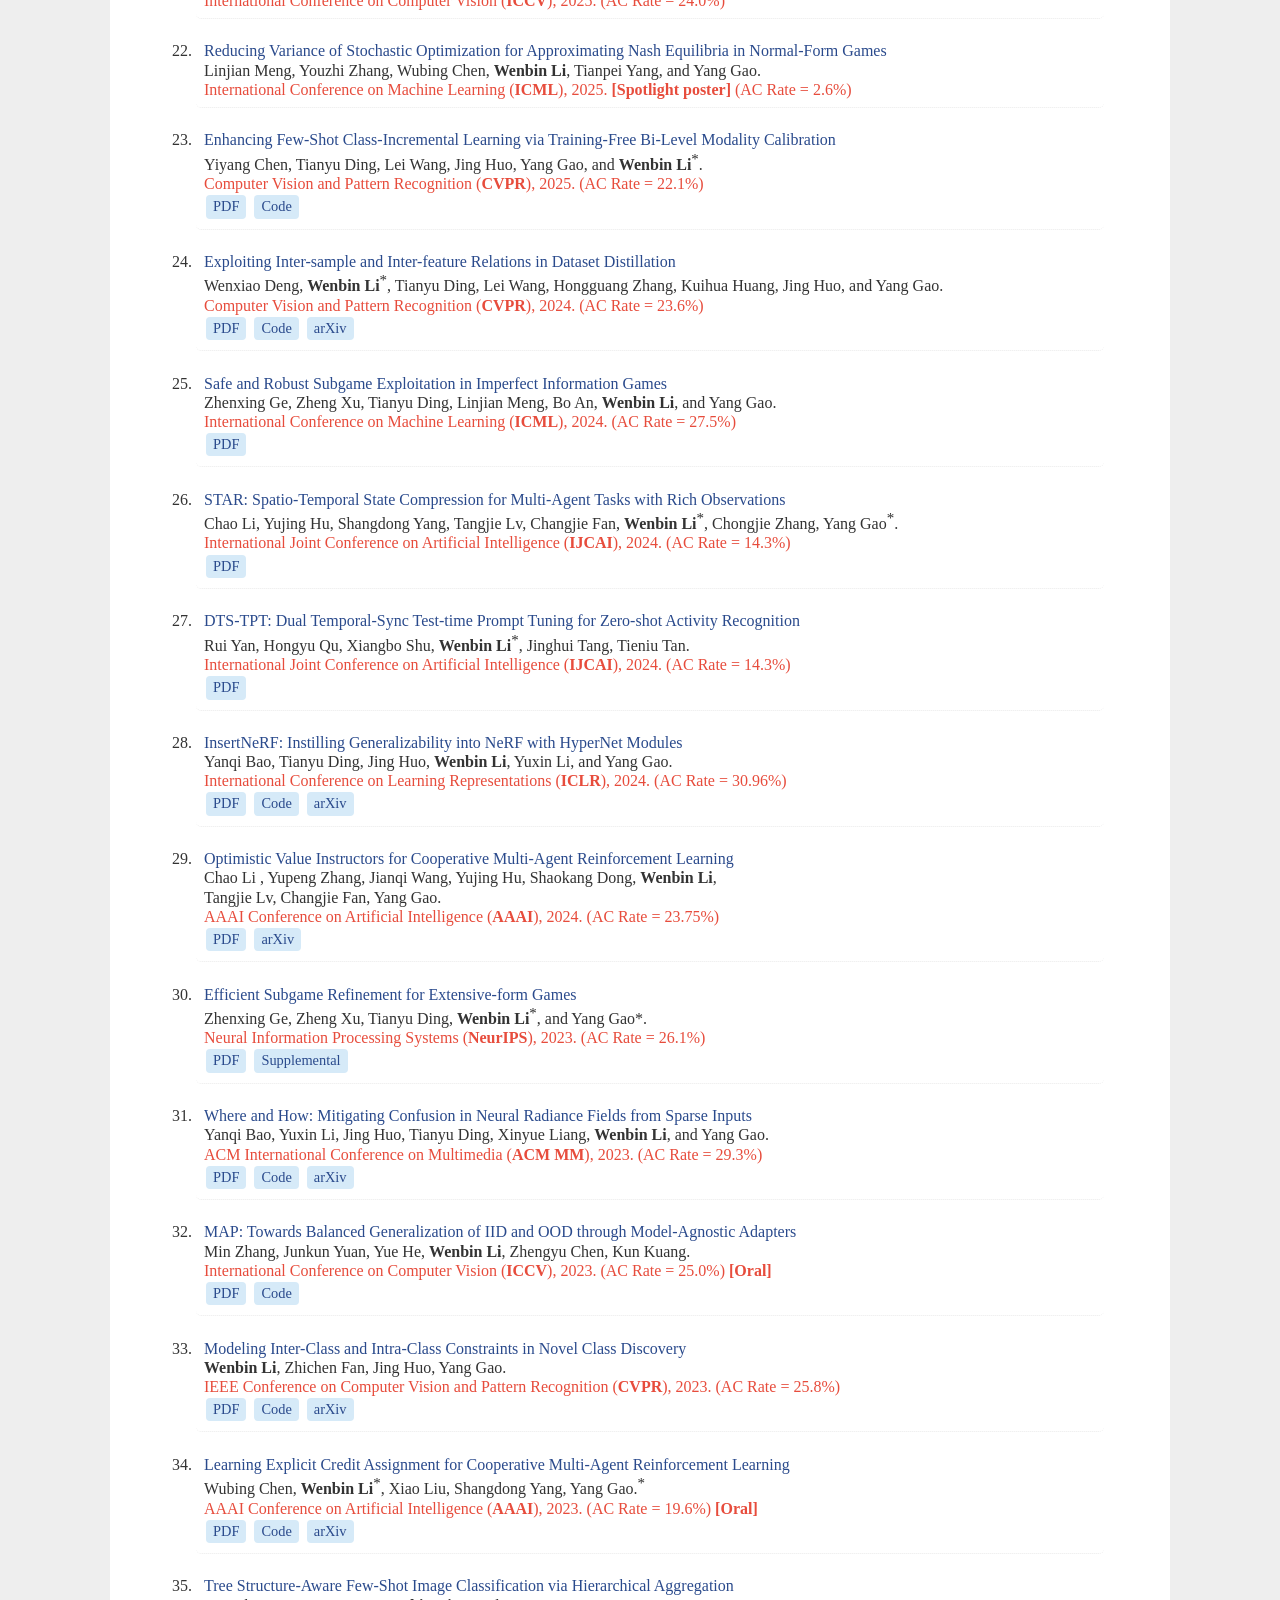
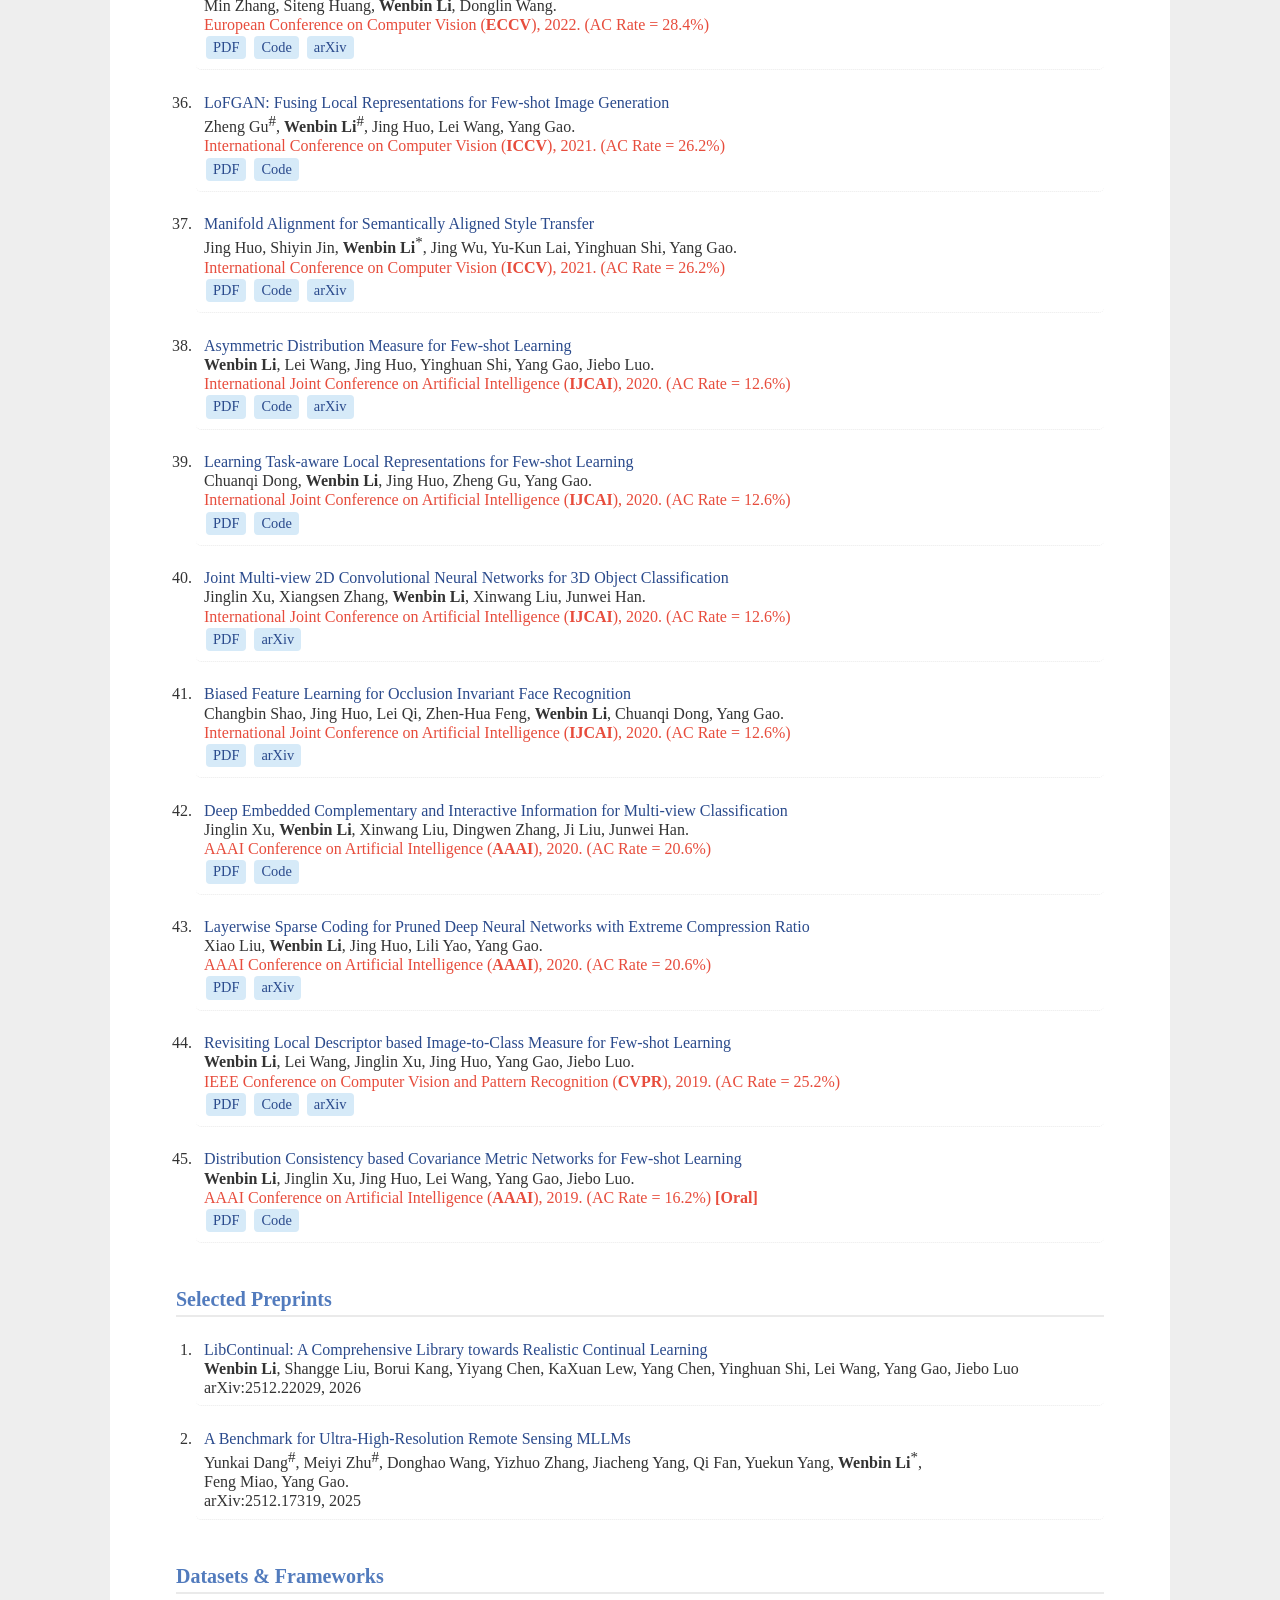
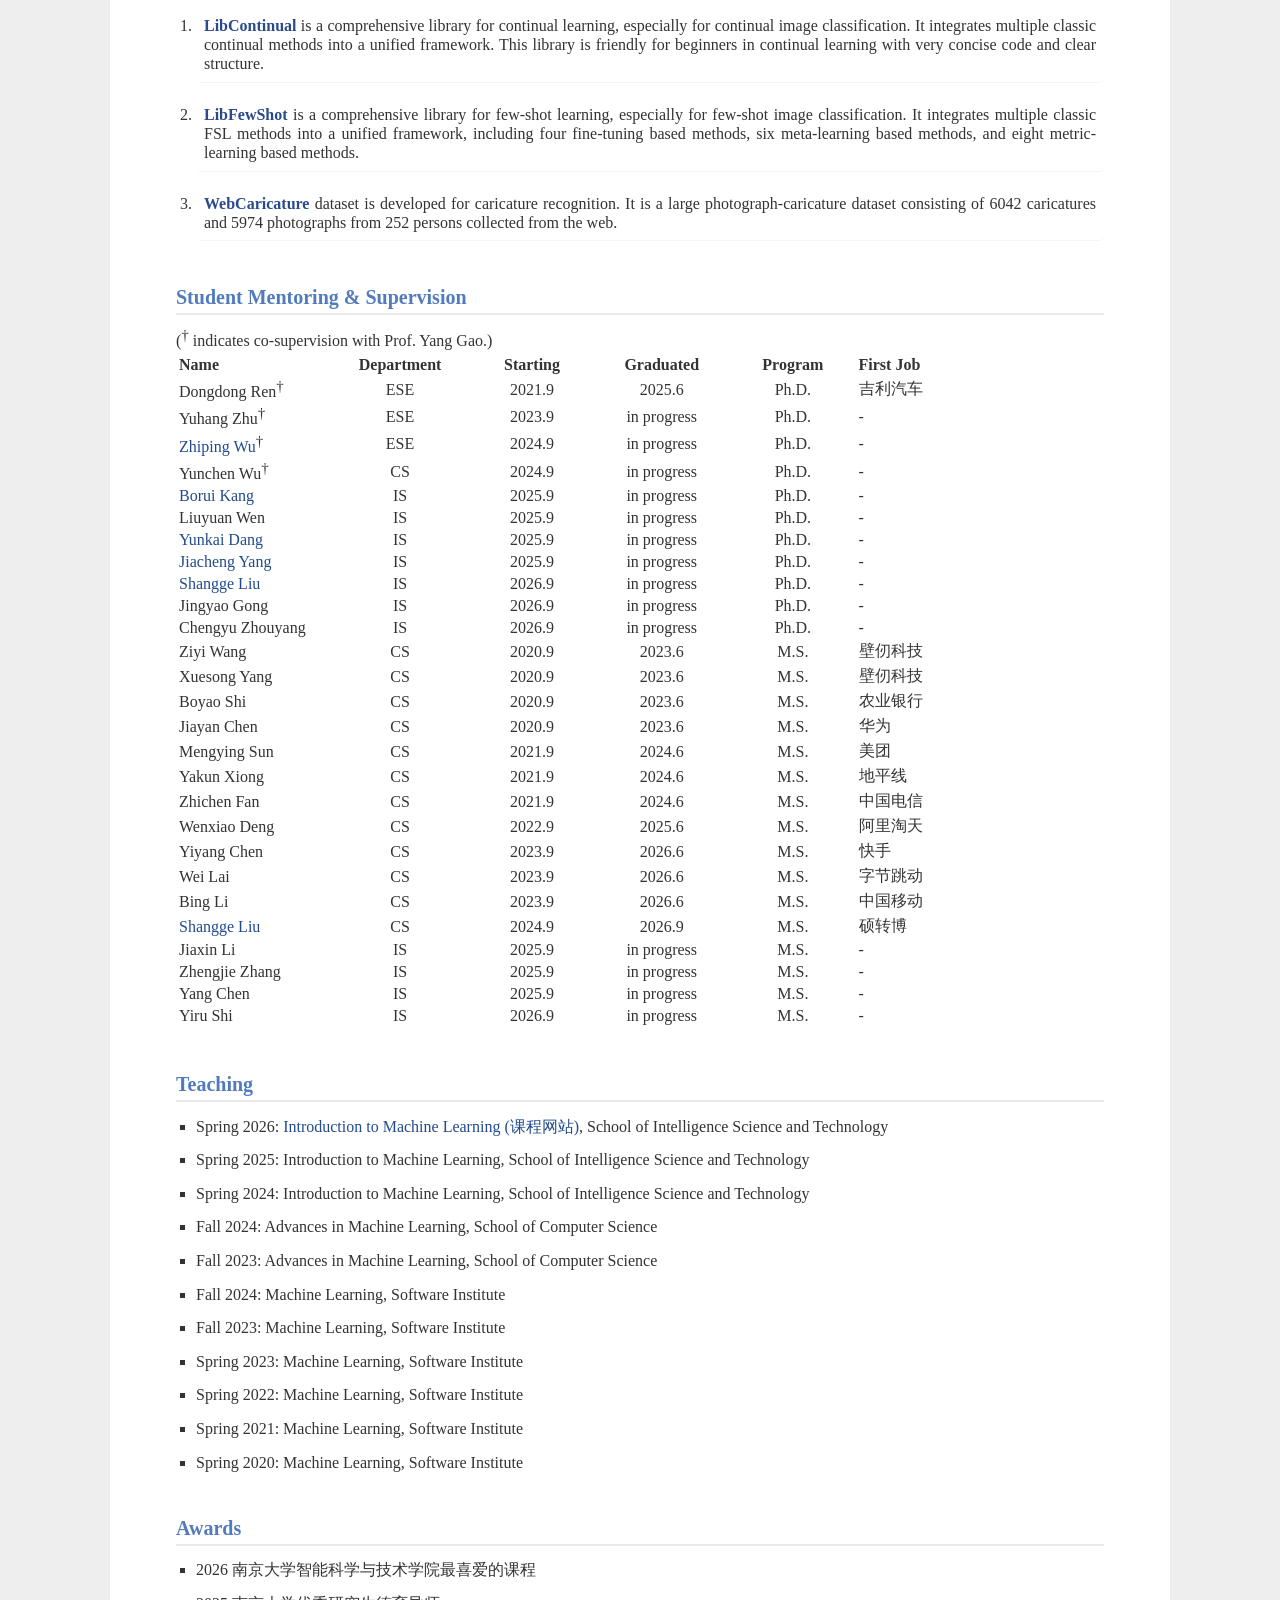
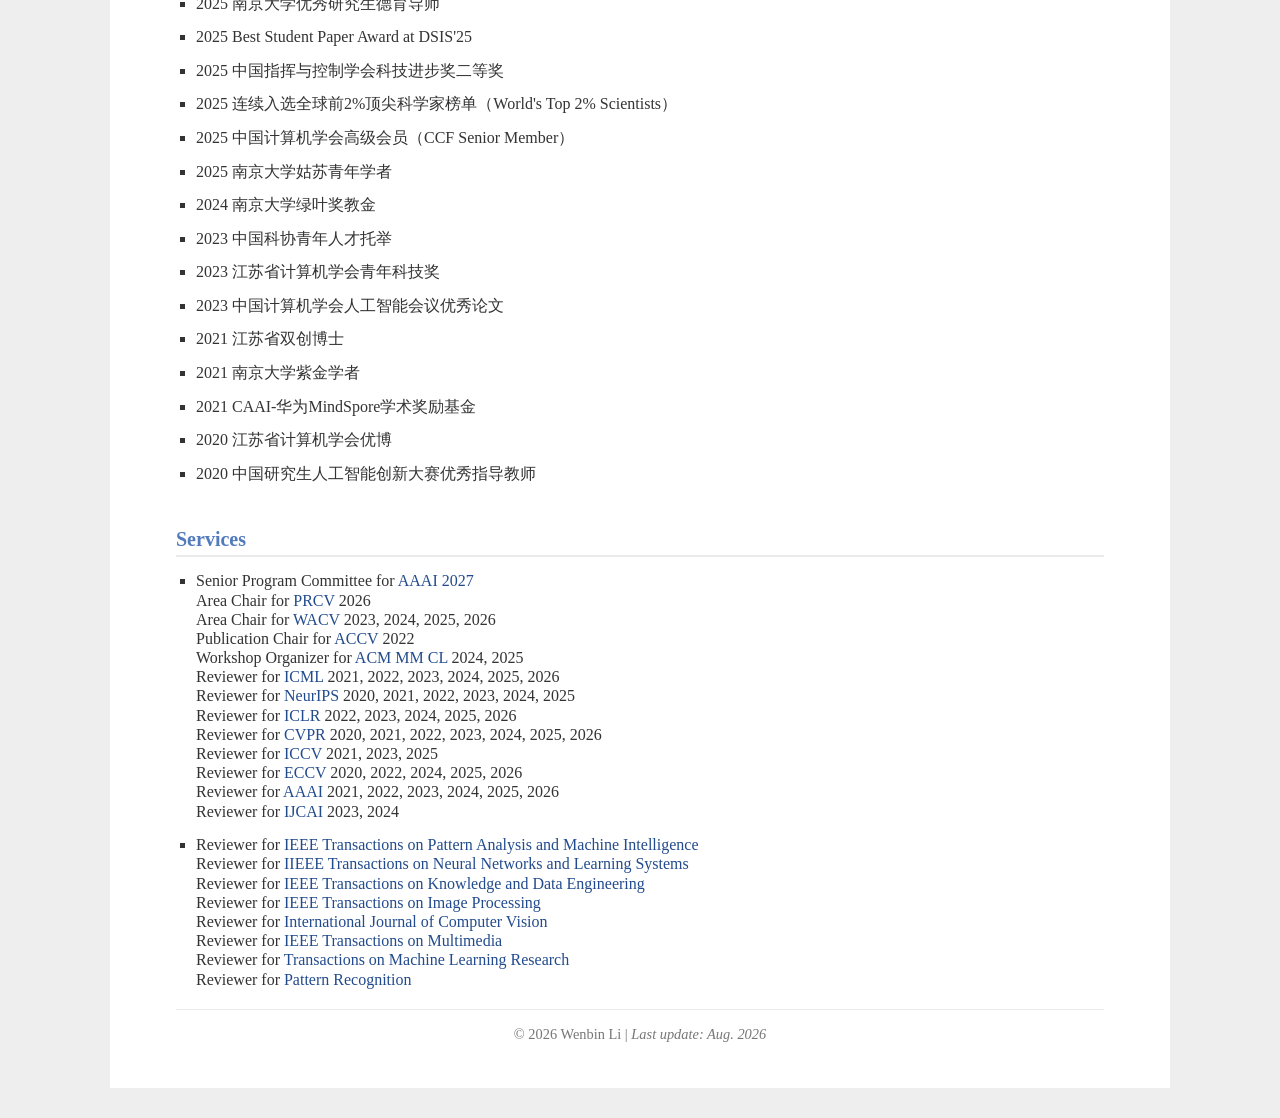
==== commit dd2acf13: "Add files via upload" ====
--- a/index.html
+++ b/index.html
@@ -1285,7 +1285,7 @@
 
 
 <h2 id="mentoring">Student Mentoring & Supervision</h2>
-(<sup style="font-size: 15px;">&dagger;</sup>, <sup style="font-size: 15px;">&ddagger;</sup>, <sup style="font-size: 15px;">&dagger;&dagger;</sup> indicate co-supervision with Prof. Yang Gao, Yuekun Yang, and Cong Wang, respectively)
+(<sup style="font-size: 15px;">&dagger;</sup> indicates co-supervision with Prof. Yang Gao.)
 
   <table>
     <tbody>
@@ -1355,30 +1355,6 @@
       </tr>
       <tr>
         <td style="text-align: left;"><a href='https://jcyang101.github.io/'>Jiacheng Yang</a></td>
-        <td style="text-align: center;">IS </td>
-        <td style="text-align: center;">2025.9 </td>
-        <td style="text-align: center;">in progress</td>
-        <td style="text-align: center;">Ph.D.</td>
-        <td style="text-align: left;">-</td>
-      </tr>
-      <tr>
-        <td style="text-align: left;">Jizhe Dou<sup style="font-size: 15px;">&ddagger;</sup></td>
-        <td style="text-align: center;">IS </td>
-        <td style="text-align: center;">2025.9 </td>
-        <td style="text-align: center;">in progress</td>
-        <td style="text-align: center;">Ph.D.</td>
-        <td style="text-align: left;">-</td>
-      </tr>
-      <tr>
-        <td style="text-align: left;">Tianjiao Jiao<sup style="font-size: 15px;">&ddagger;</sup></td>
-        <td style="text-align: center;">IS </td>
-        <td style="text-align: center;">2025.9 </td>
-        <td style="text-align: center;">in progress</td>
-        <td style="text-align: center;">Ph.D.</td>
-        <td style="text-align: left;">-</td>
-      </tr>
-      <tr>
-        <td style="text-align: left;">Feifan Tian<sup style="font-size: 15px;">&dagger;&dagger;</sup></td>
         <td style="text-align: center;">IS </td>
         <td style="text-align: center;">2025.9 </td>
         <td style="text-align: center;">in progress</td>
@@ -1615,14 +1591,14 @@
     Area Chair for <a href="https://wacv2025.thecvf.com/">WACV</a> 2023, 2024, 2025, 2026<br>
     Publication Chair for <a href="https://openaccess.thecvf.com/ACCV2022">ACCV</a> 2022<br>
     Workshop Organizer for <a href="https://acmmm-cl.github.io/">ACM MM CL</a> 2024, 2025<br>
-    Reviewer for <a href="https://icml.cc/">ICML</a> 2021, 2022, 2023, 2024<br>
-    Reviewer for <a href="https://nips.cc/">NeurIPS</a> 2020, 2021, 2022, 2023, 2024 <br>
-    Reviewer for <a href="https://iclr.cc/">ICLR</a> 2022, 2023, 2024 <br>
-    Reviewer for <a href="https://cvpr.thecvf.com/">CVPR</a> 2020, 2021, 2022, 2023, 2024 <br>
-    Reviewer for <a href="https://iccv2023.thecvf.com/">ICCV</a> 2021, 2023 <br>
-    Reviewer for <a href="https://eccv.ecva.net/">ECCV</a> 2020, 2022, 2024 <br>
-    Reviewer for <a href="https://aaai.org/conference/aaai/aaai-25/">AAAI</a> 2021, 2022, 2023, 2024<br>
-    Reviewer for <a href="https://www.ijcai.org/proceedings/2024/170">IJCAI</a> 2023, 2024 <br>
+    Reviewer for <a href="https://icml.cc/">ICML</a> 2021, 2022, 2023, 2024, 2025, 2026<br>
+    Reviewer for <a href="https://nips.cc/">NeurIPS</a> 2020, 2021, 2022, 2023, 2024, 2025<br>
+    Reviewer for <a href="https://iclr.cc/">ICLR</a> 2022, 2023, 2024, 2025, 2026<br>
+    Reviewer for <a href="https://cvpr.thecvf.com/">CVPR</a> 2020, 2021, 2022, 2023, 2024, 2025, 2026<br>
+    Reviewer for <a href="https://iccv2023.thecvf.com/">ICCV</a> 2021, 2023, 2025<br>
+    Reviewer for <a href="https://eccv.ecva.net/">ECCV</a> 2020, 2022, 2024, 2025, 2026<br>
+    Reviewer for <a href="https://aaai.org/conference/aaai/aaai-25/">AAAI</a> 2021, 2022, 2023, 2024, 2025, 2026<br>
+    Reviewer for <a href="https://www.ijcai.org/proceedings/2024/170">IJCAI</a> 2023, 2024<br>
     </li>
     <li>
     Reviewer for <a href="https://ieeexplore.ieee.org/xpl/RecentIssue.jsp?punumber=34">IEEE Transactions on Pattern Analysis and Machine Intelligence</a> <br>
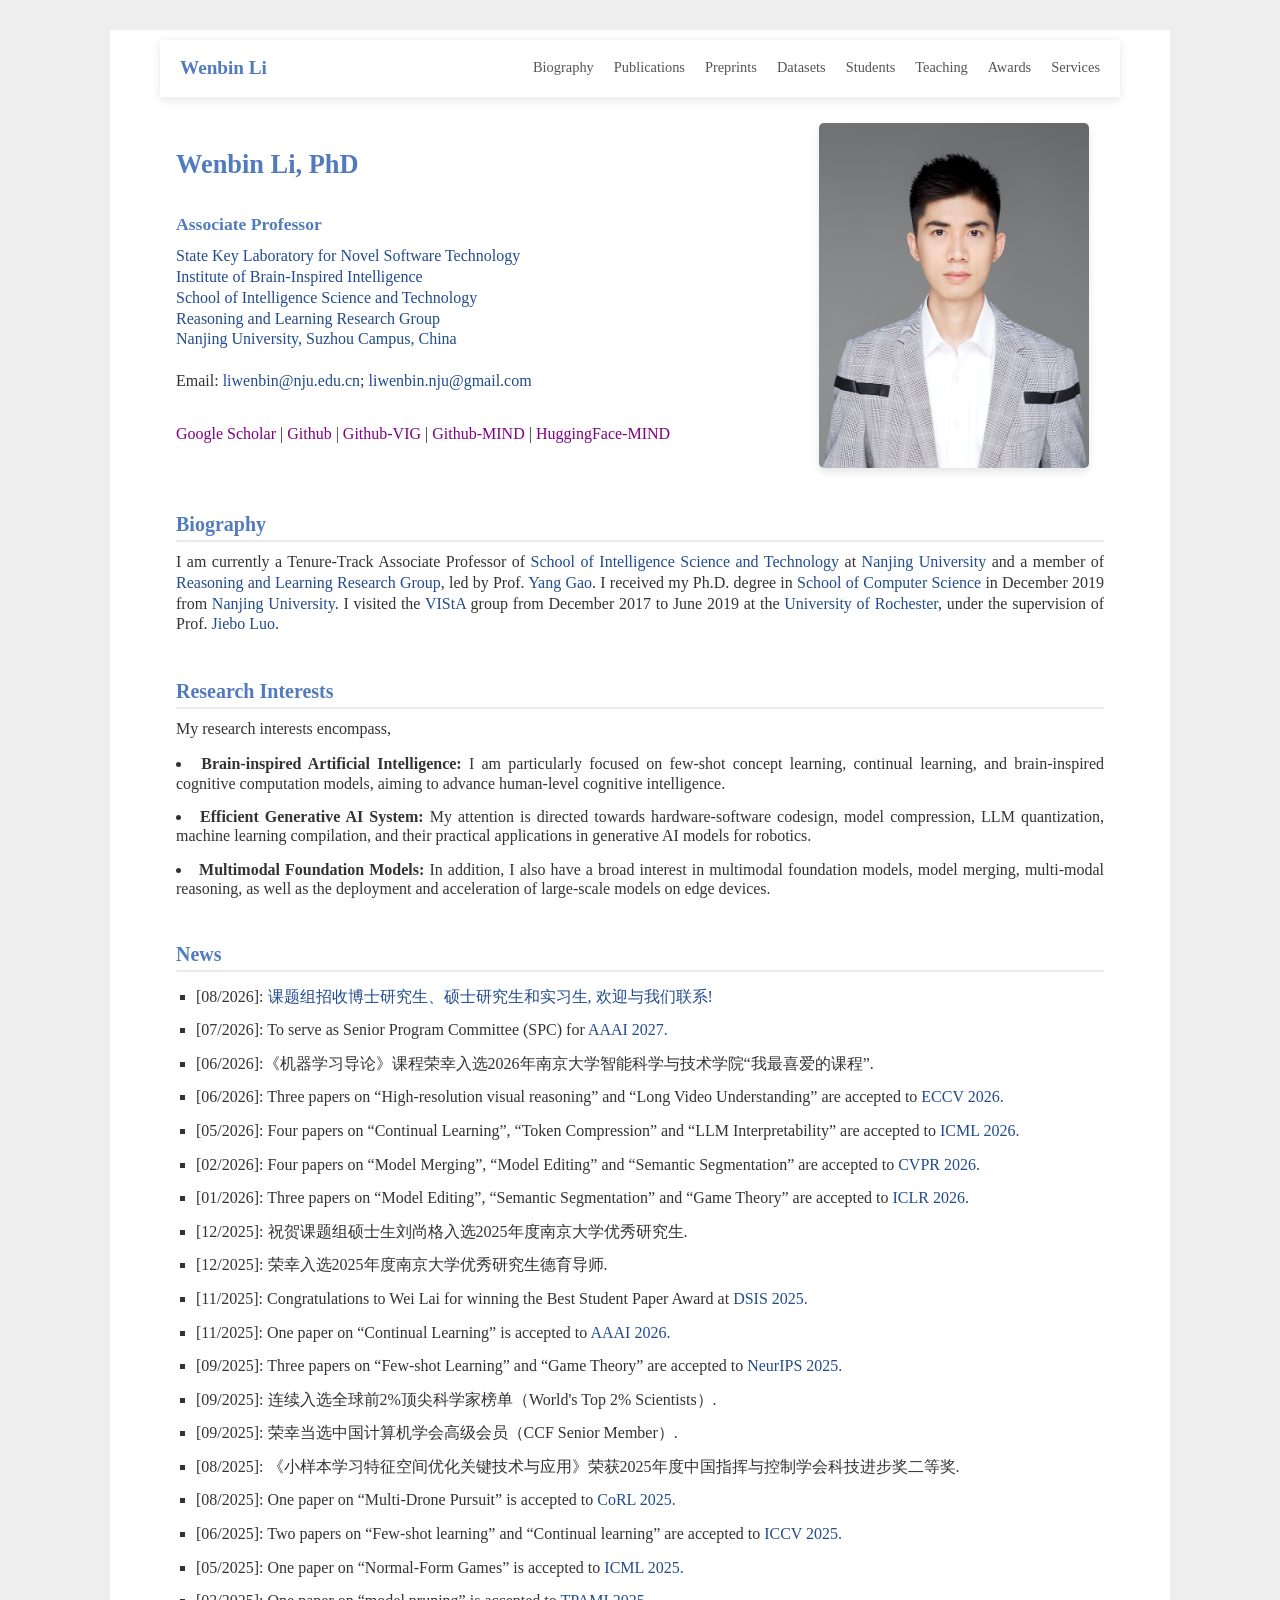
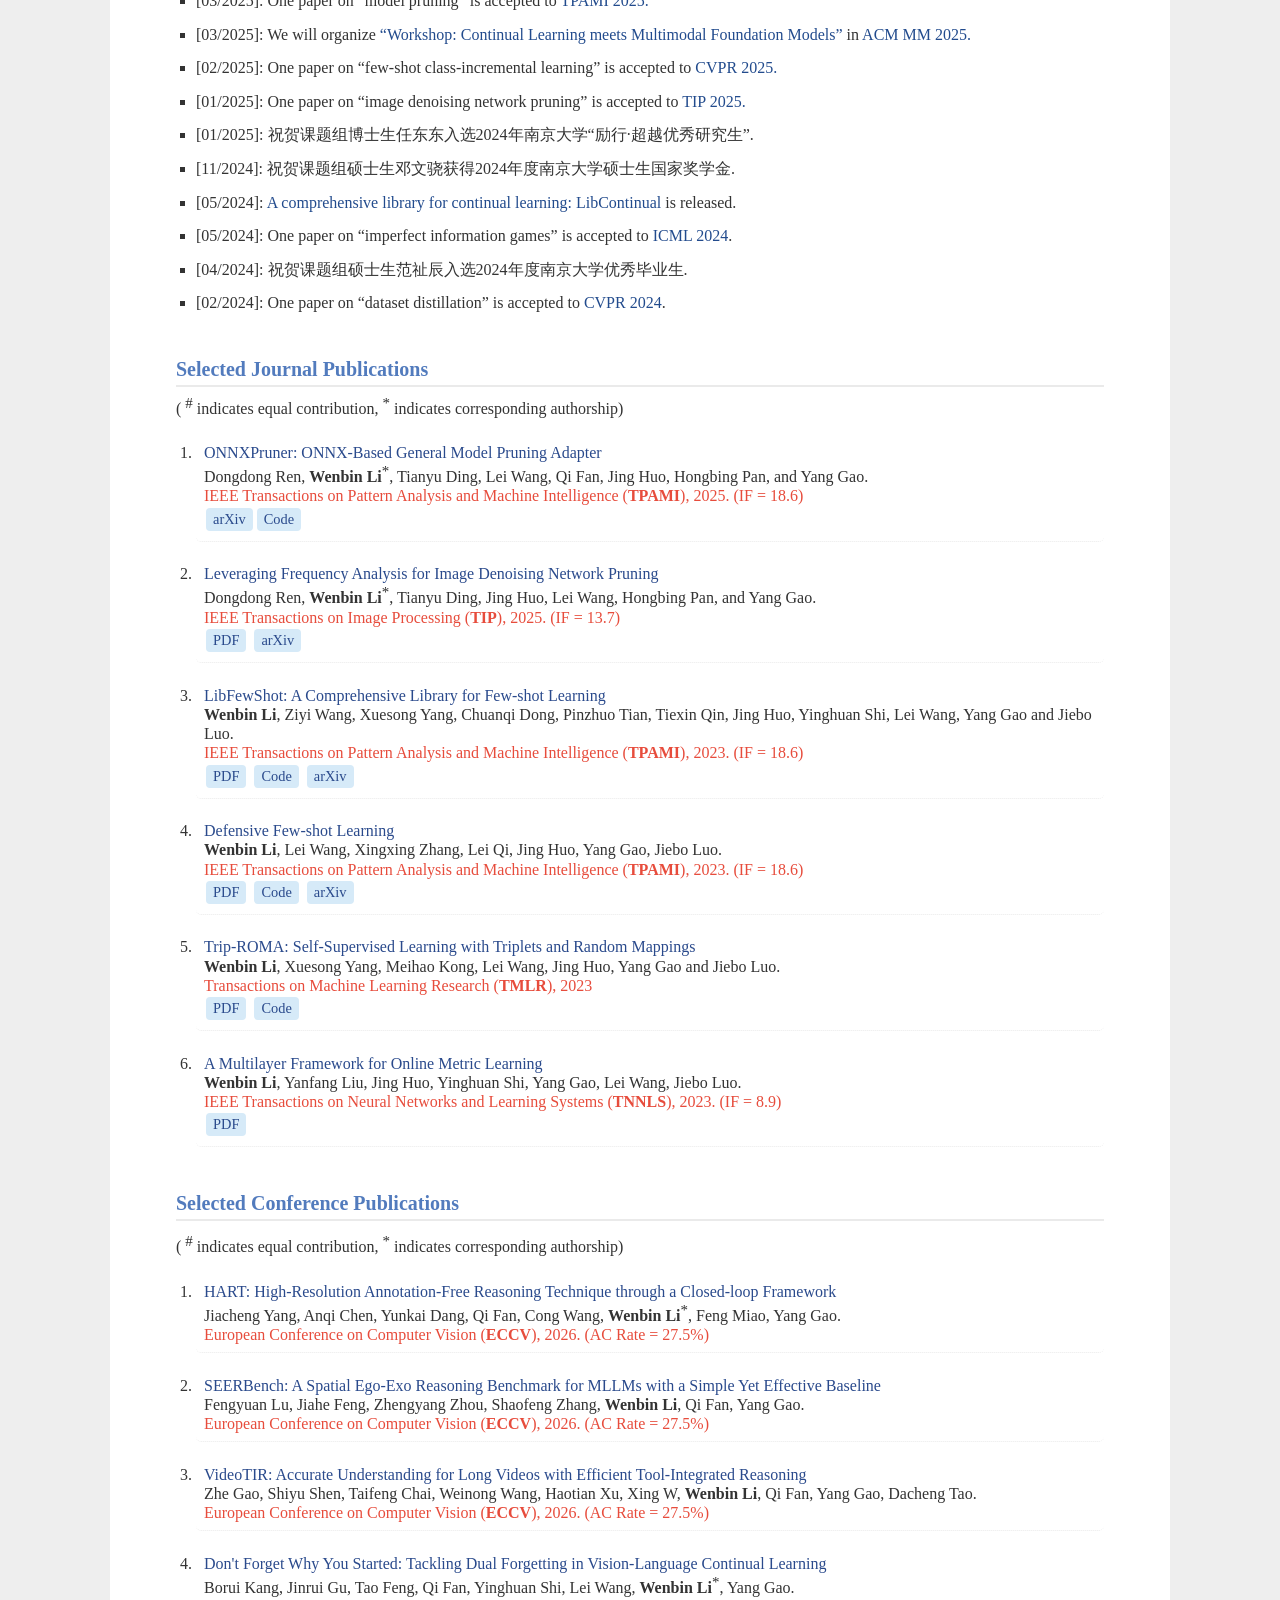
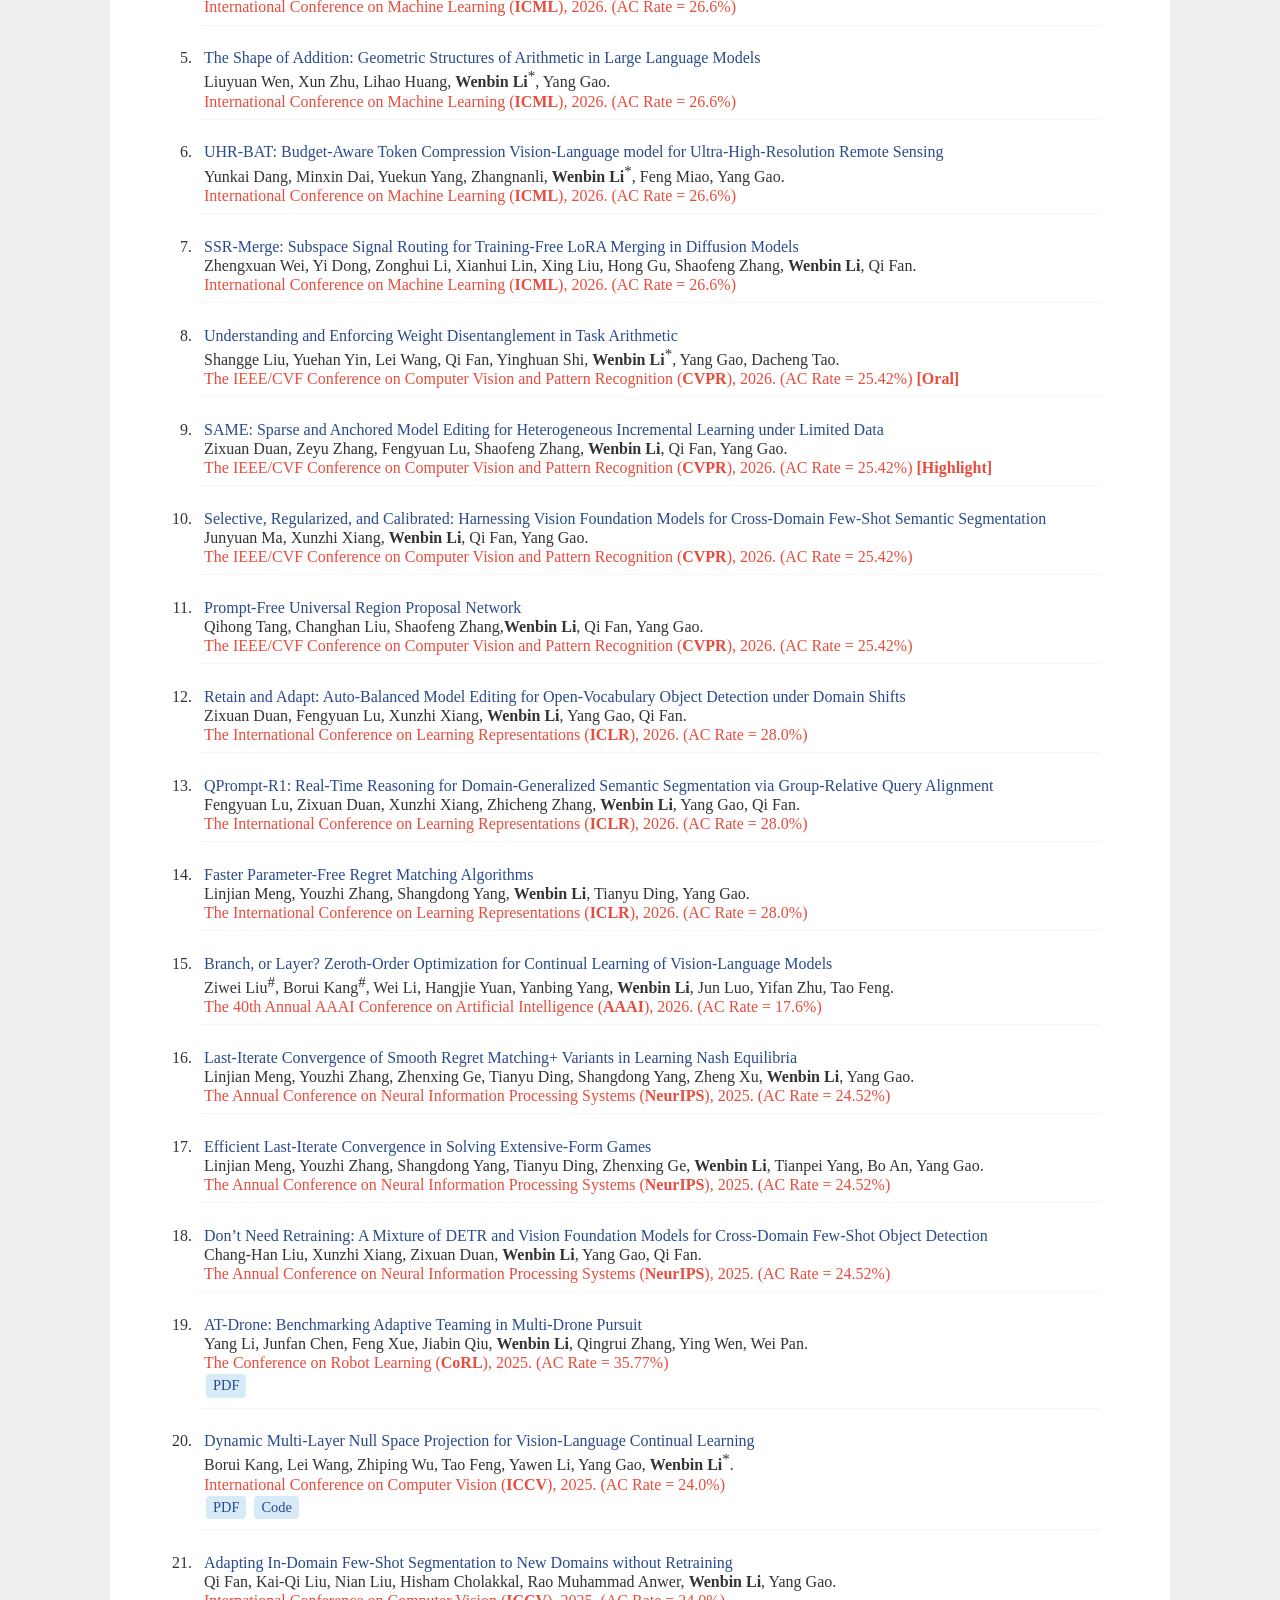
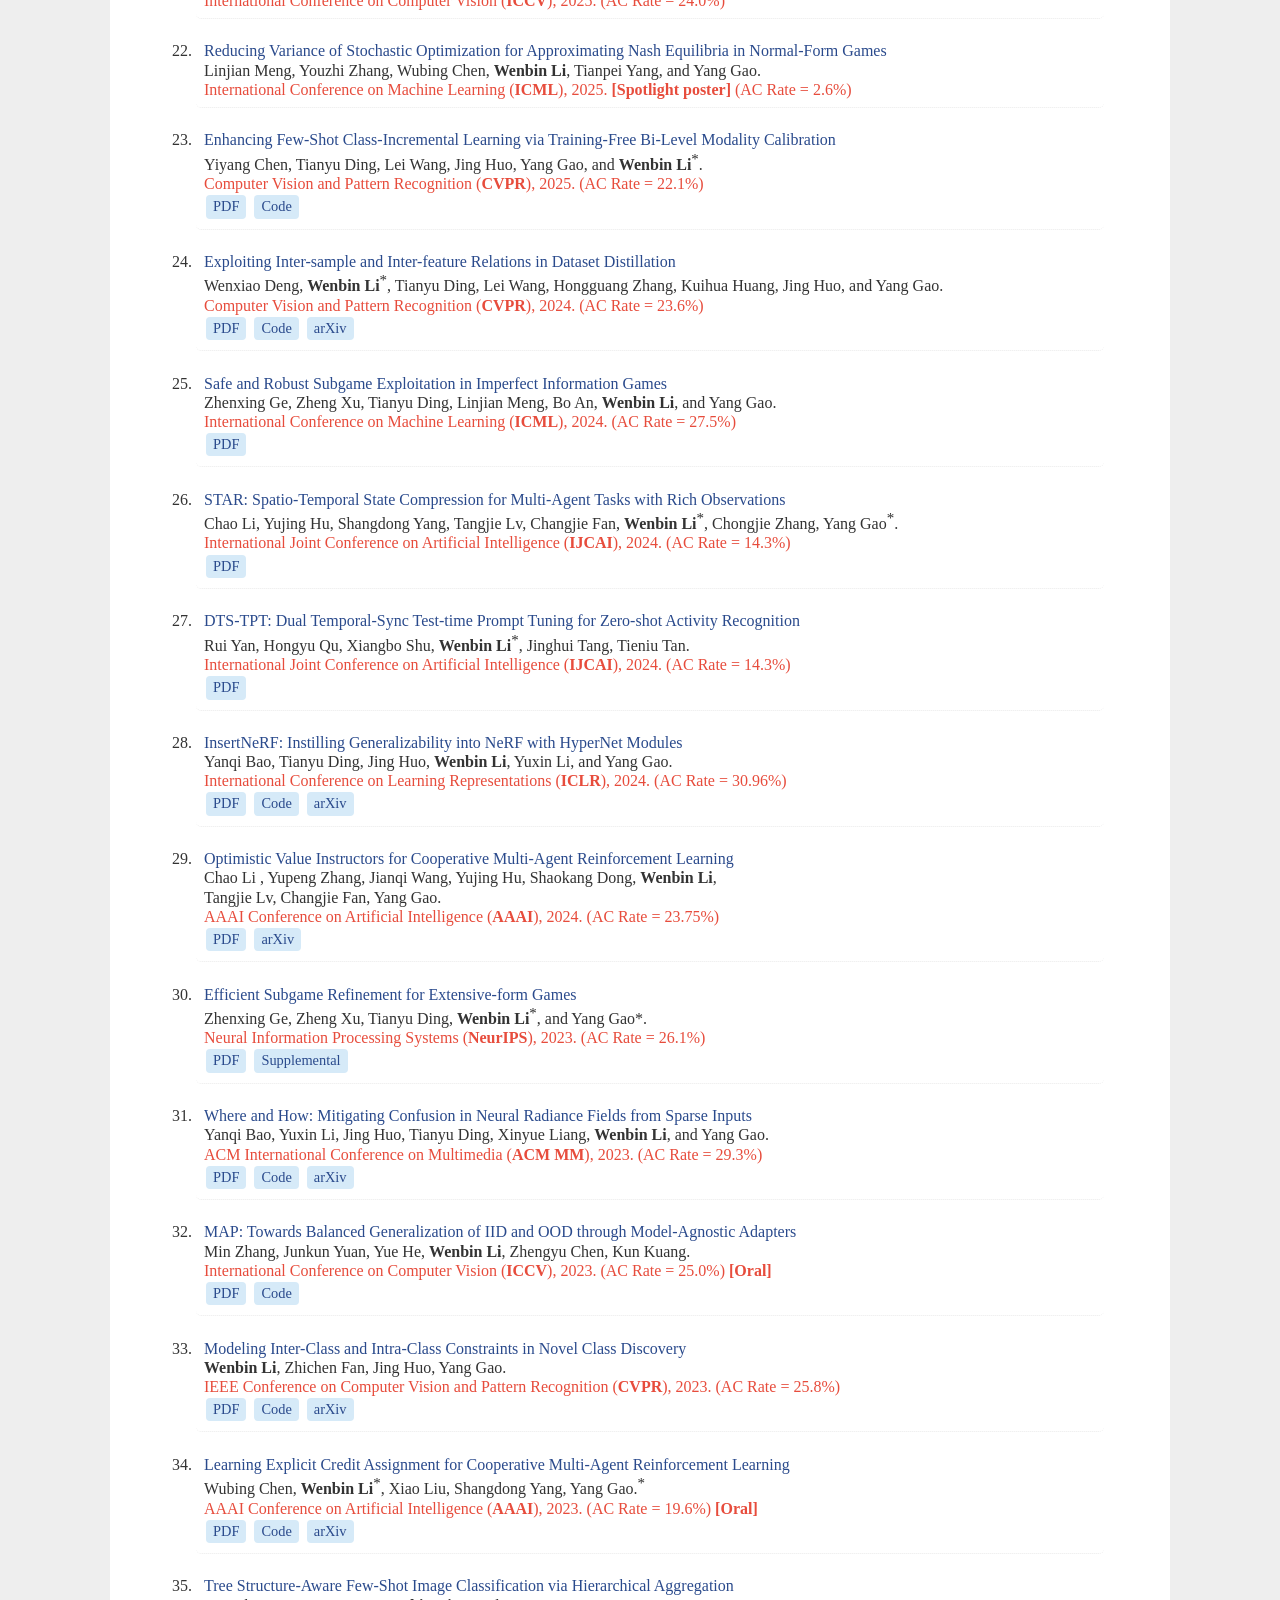
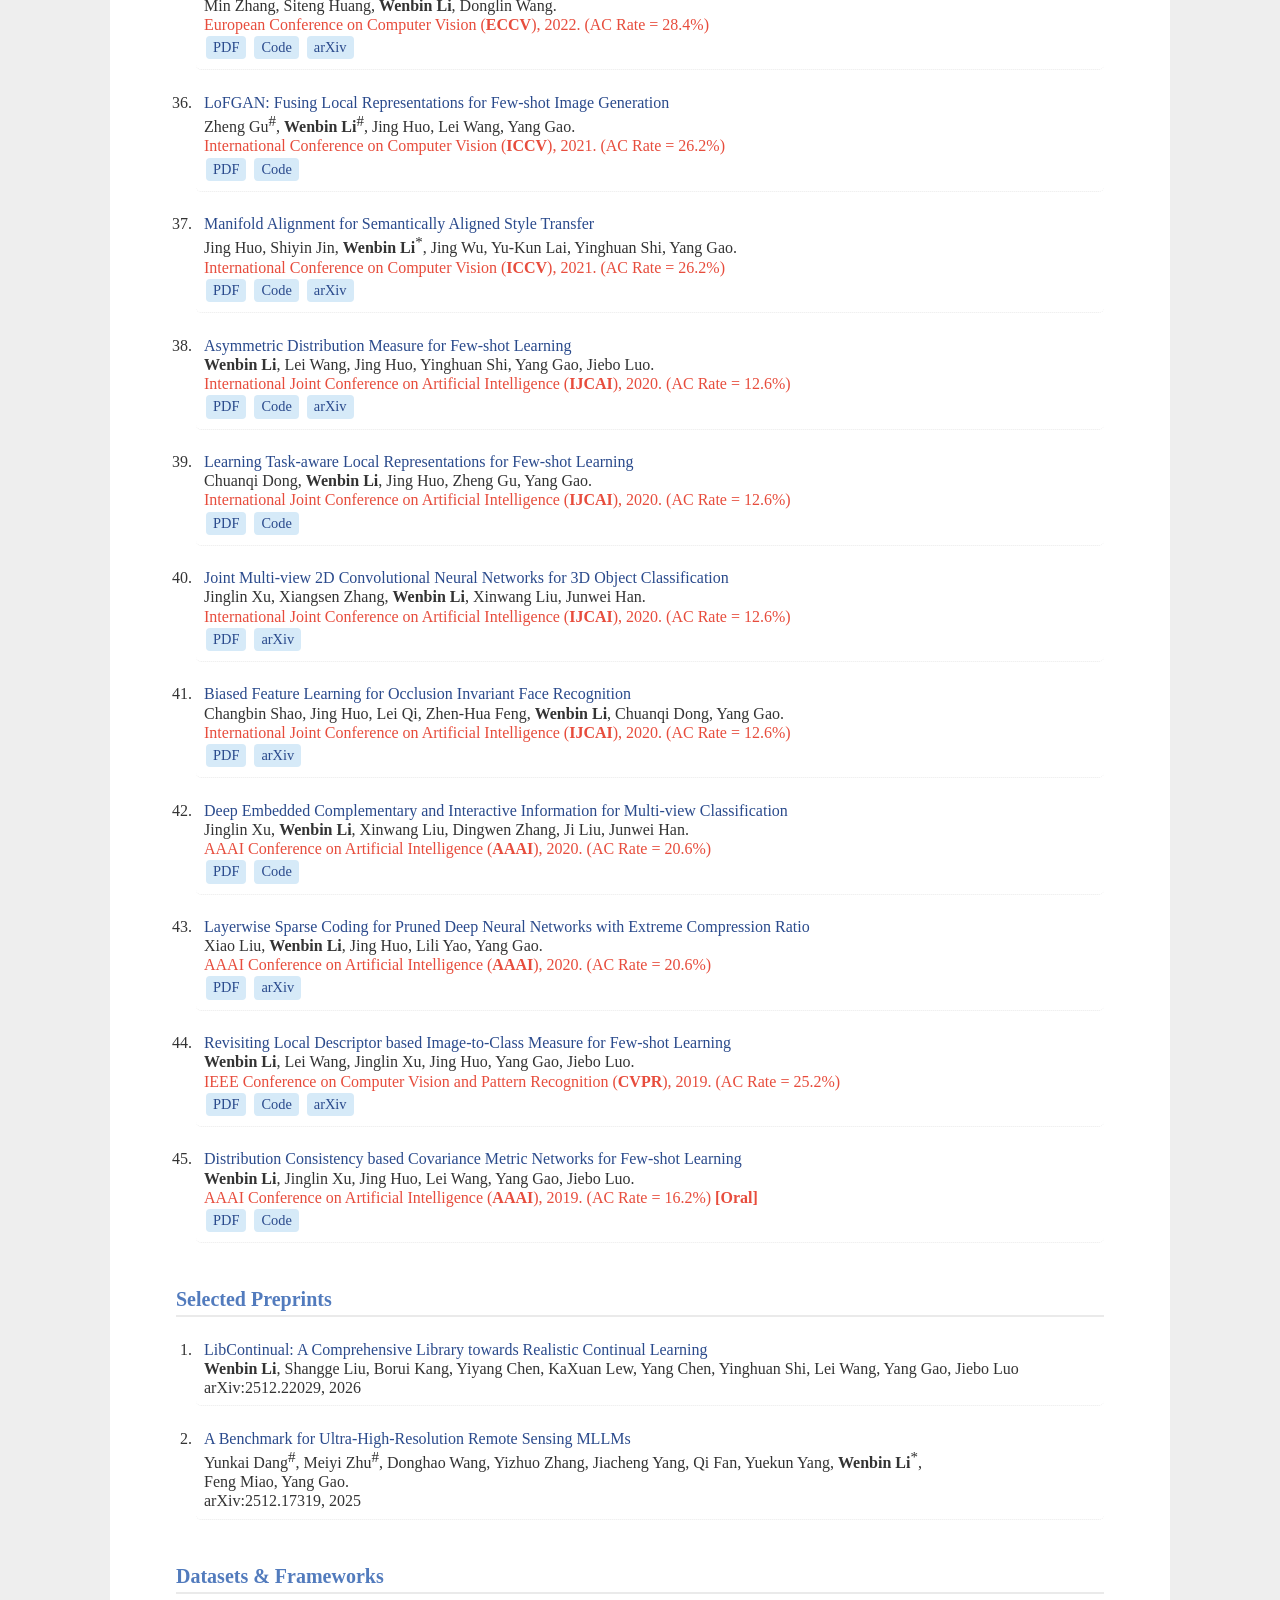
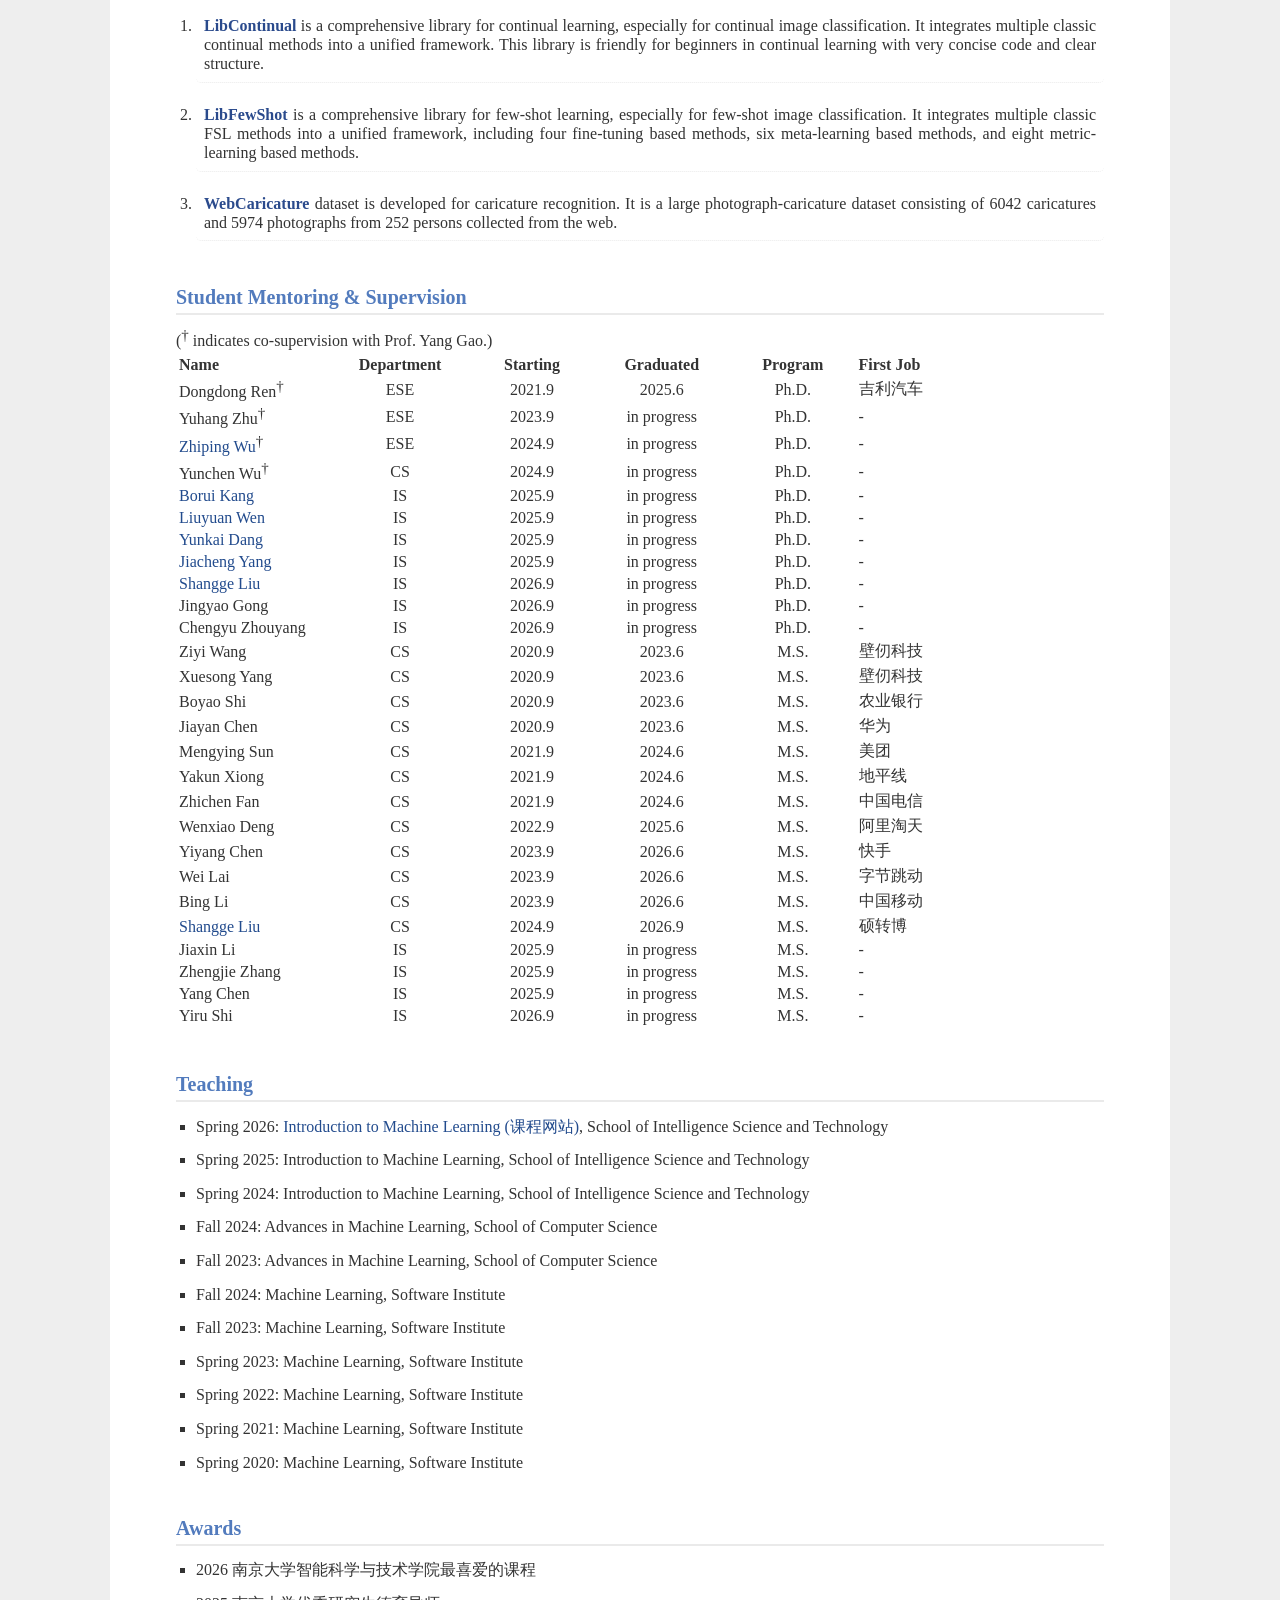
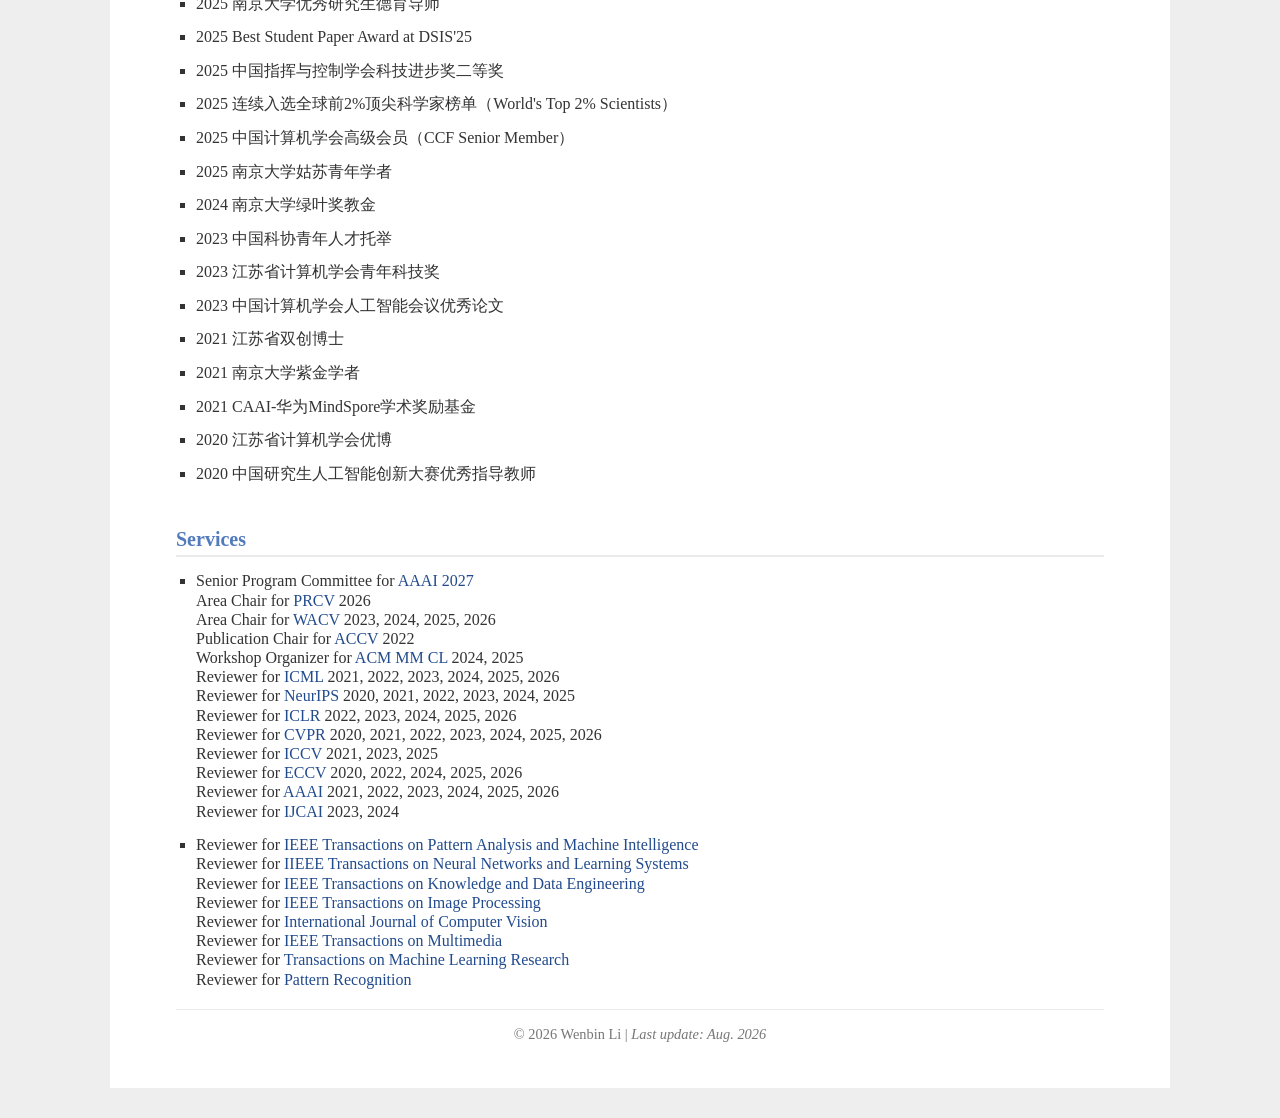
==== commit 6d72e4ee: "Add files via upload" ====
--- a/index.html
+++ b/index.html
@@ -1338,7 +1338,7 @@
         <td style="text-align: left;">-</td>
       </tr>
       <tr>
-        <td style="text-align: left;">Liuyuan Wen</td>
+        <td style="text-align: left;"><a href='https://liuyuan-wen.github.io'>Liuyuan Wen</a></td>
         <td style="text-align: center;">IS </td>
         <td style="text-align: center;">2025.9 </td>
         <td style="text-align: center;">in progress</td>
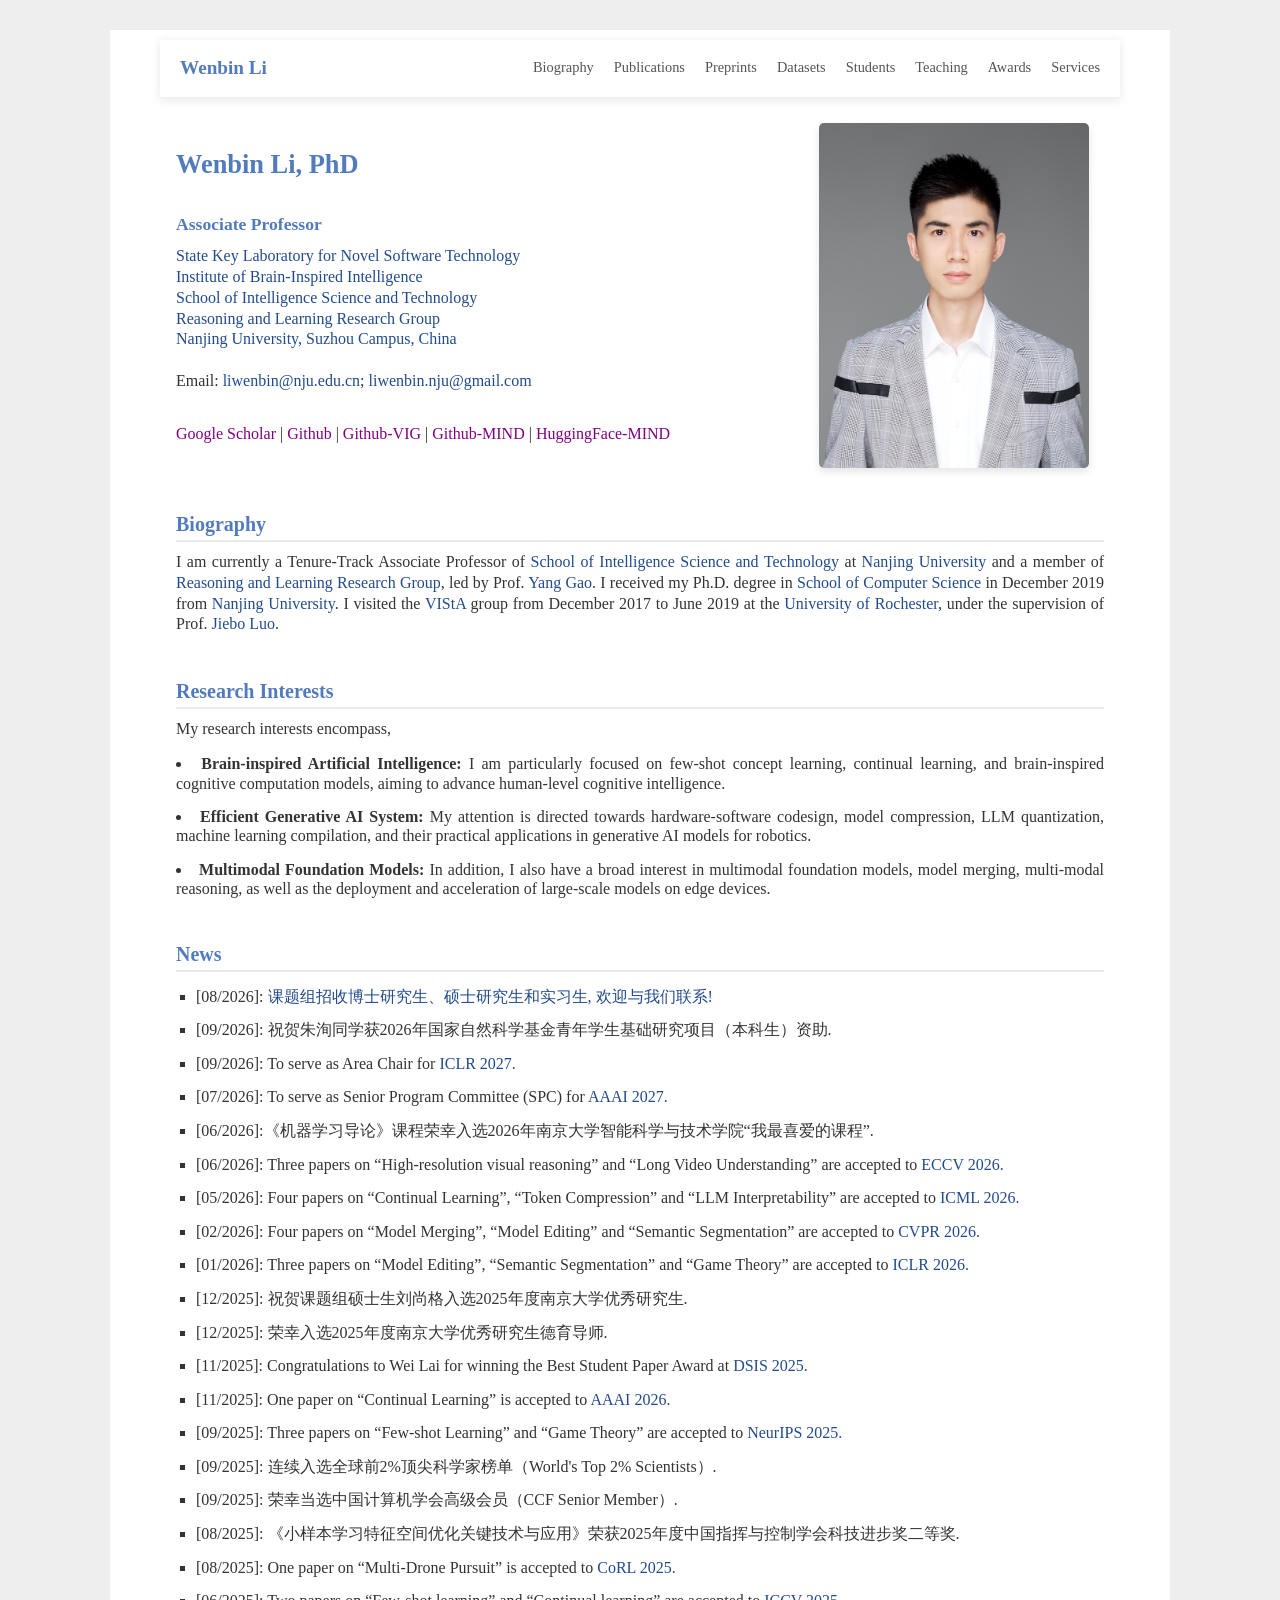
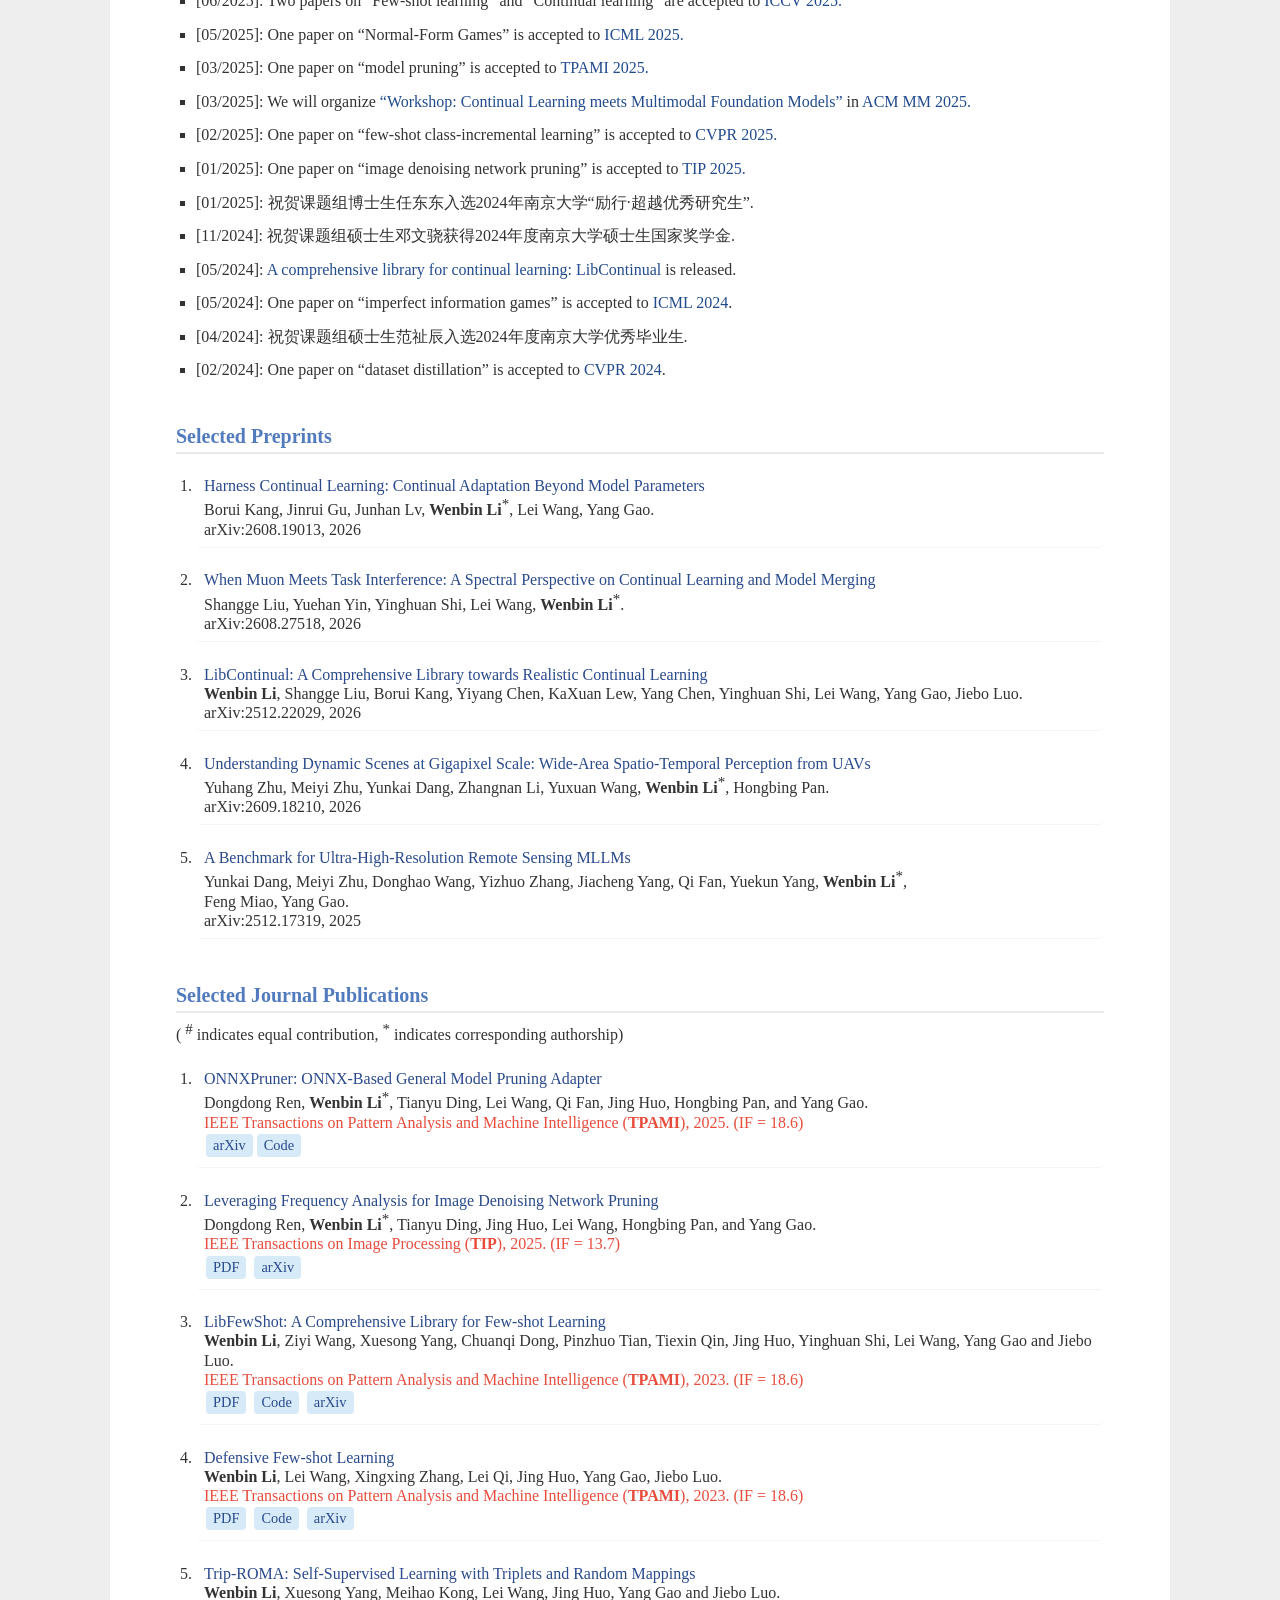
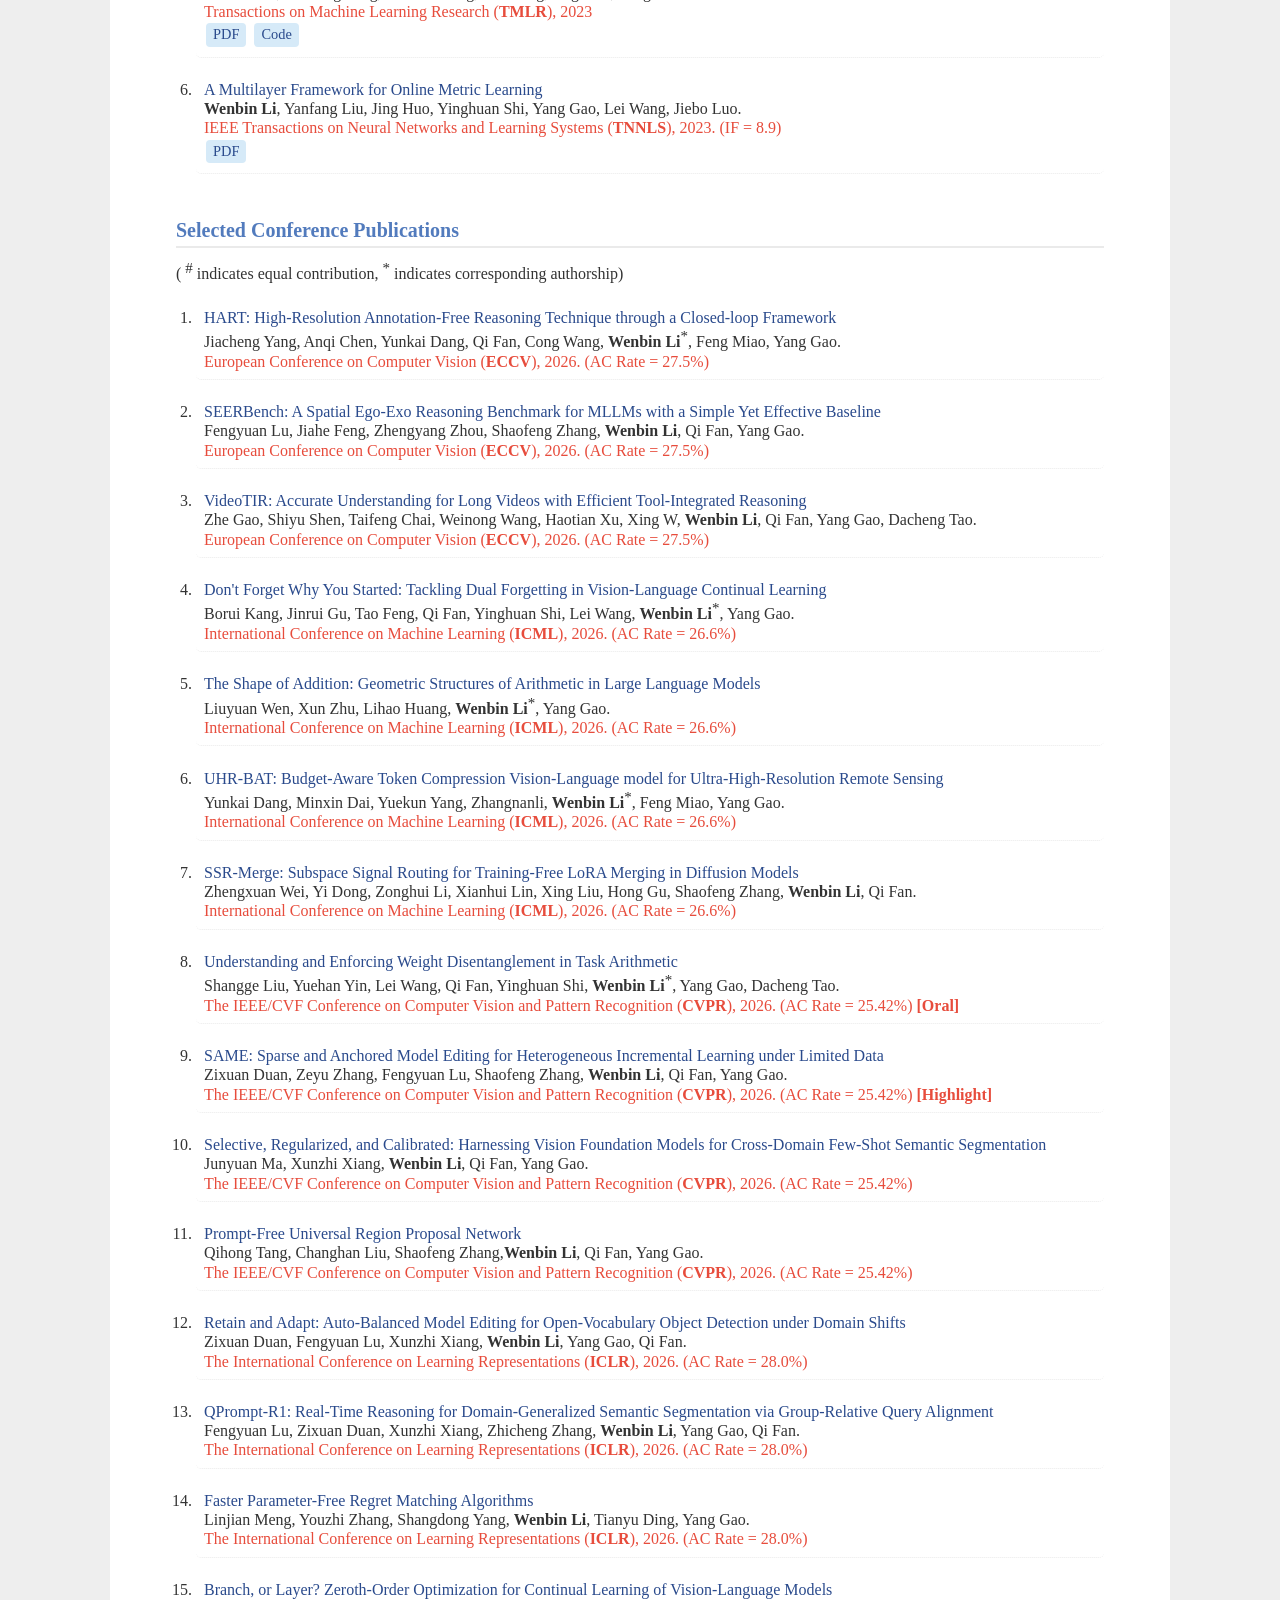
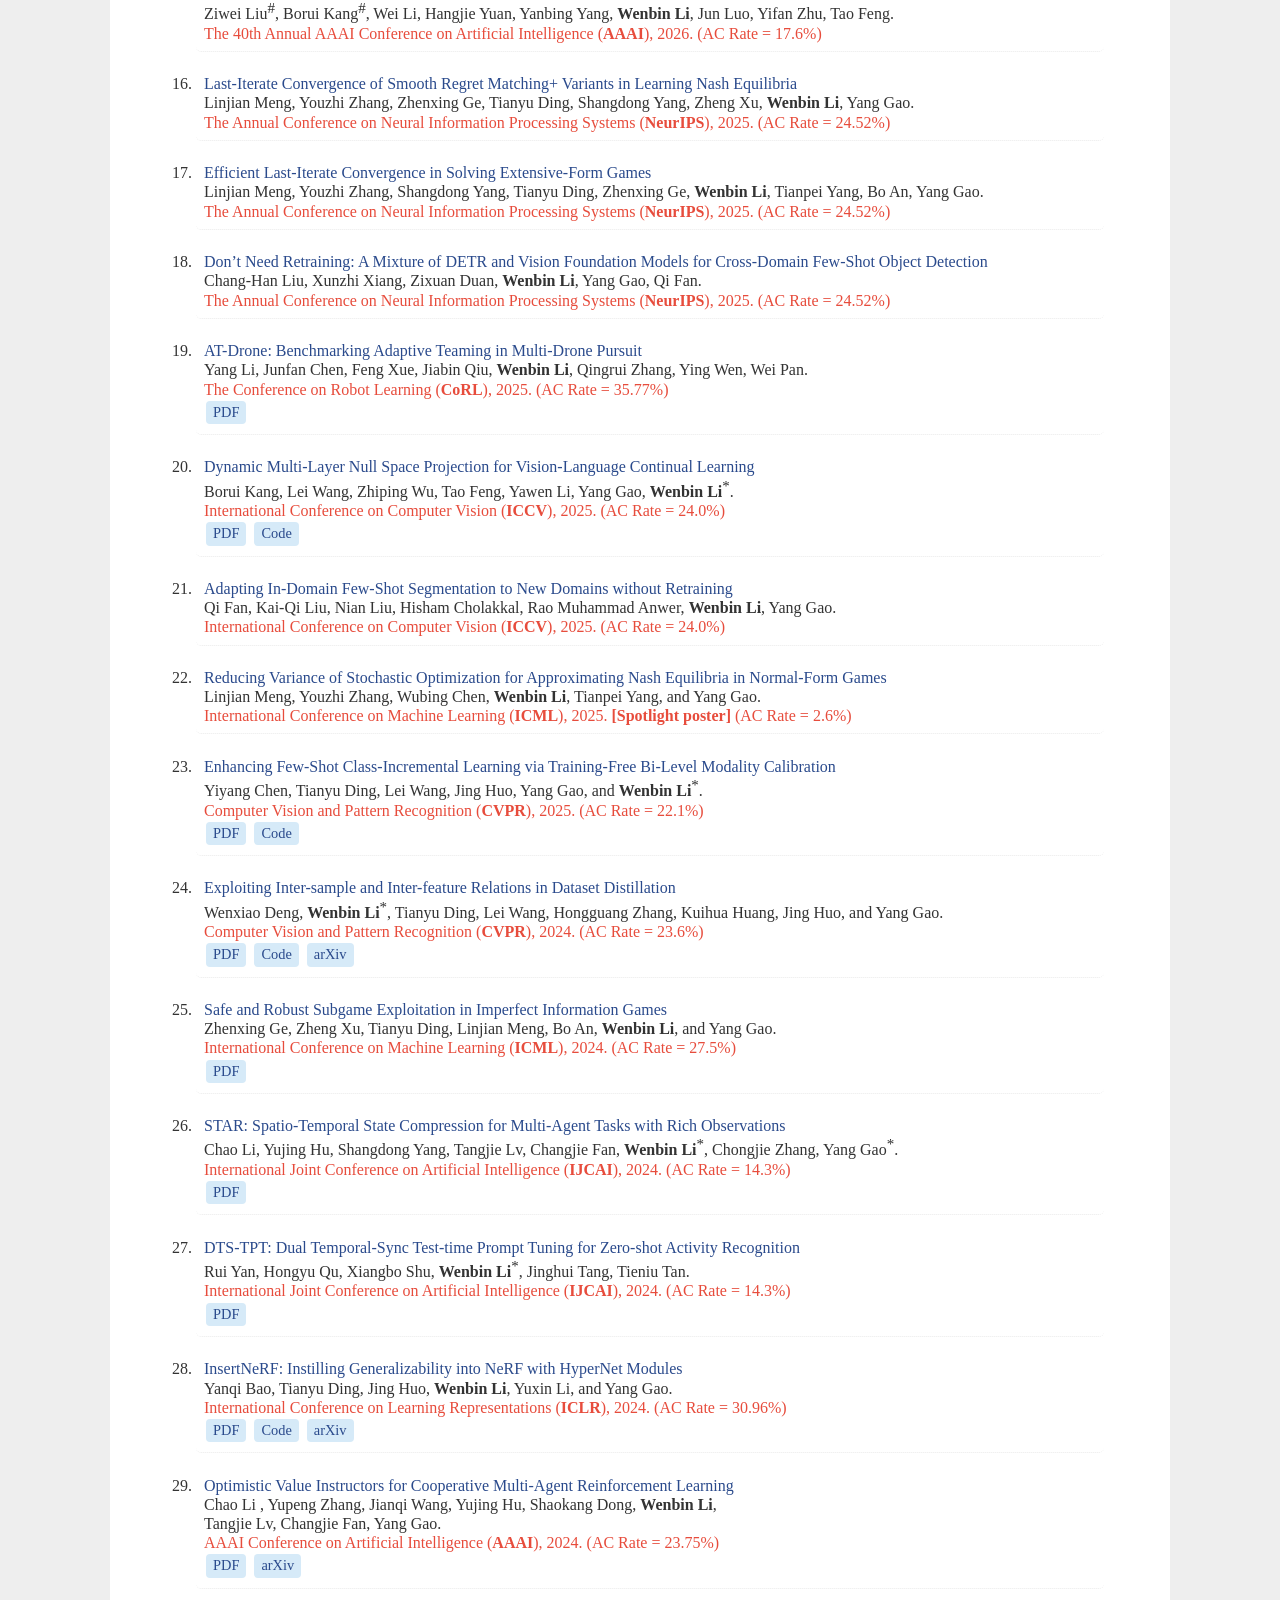
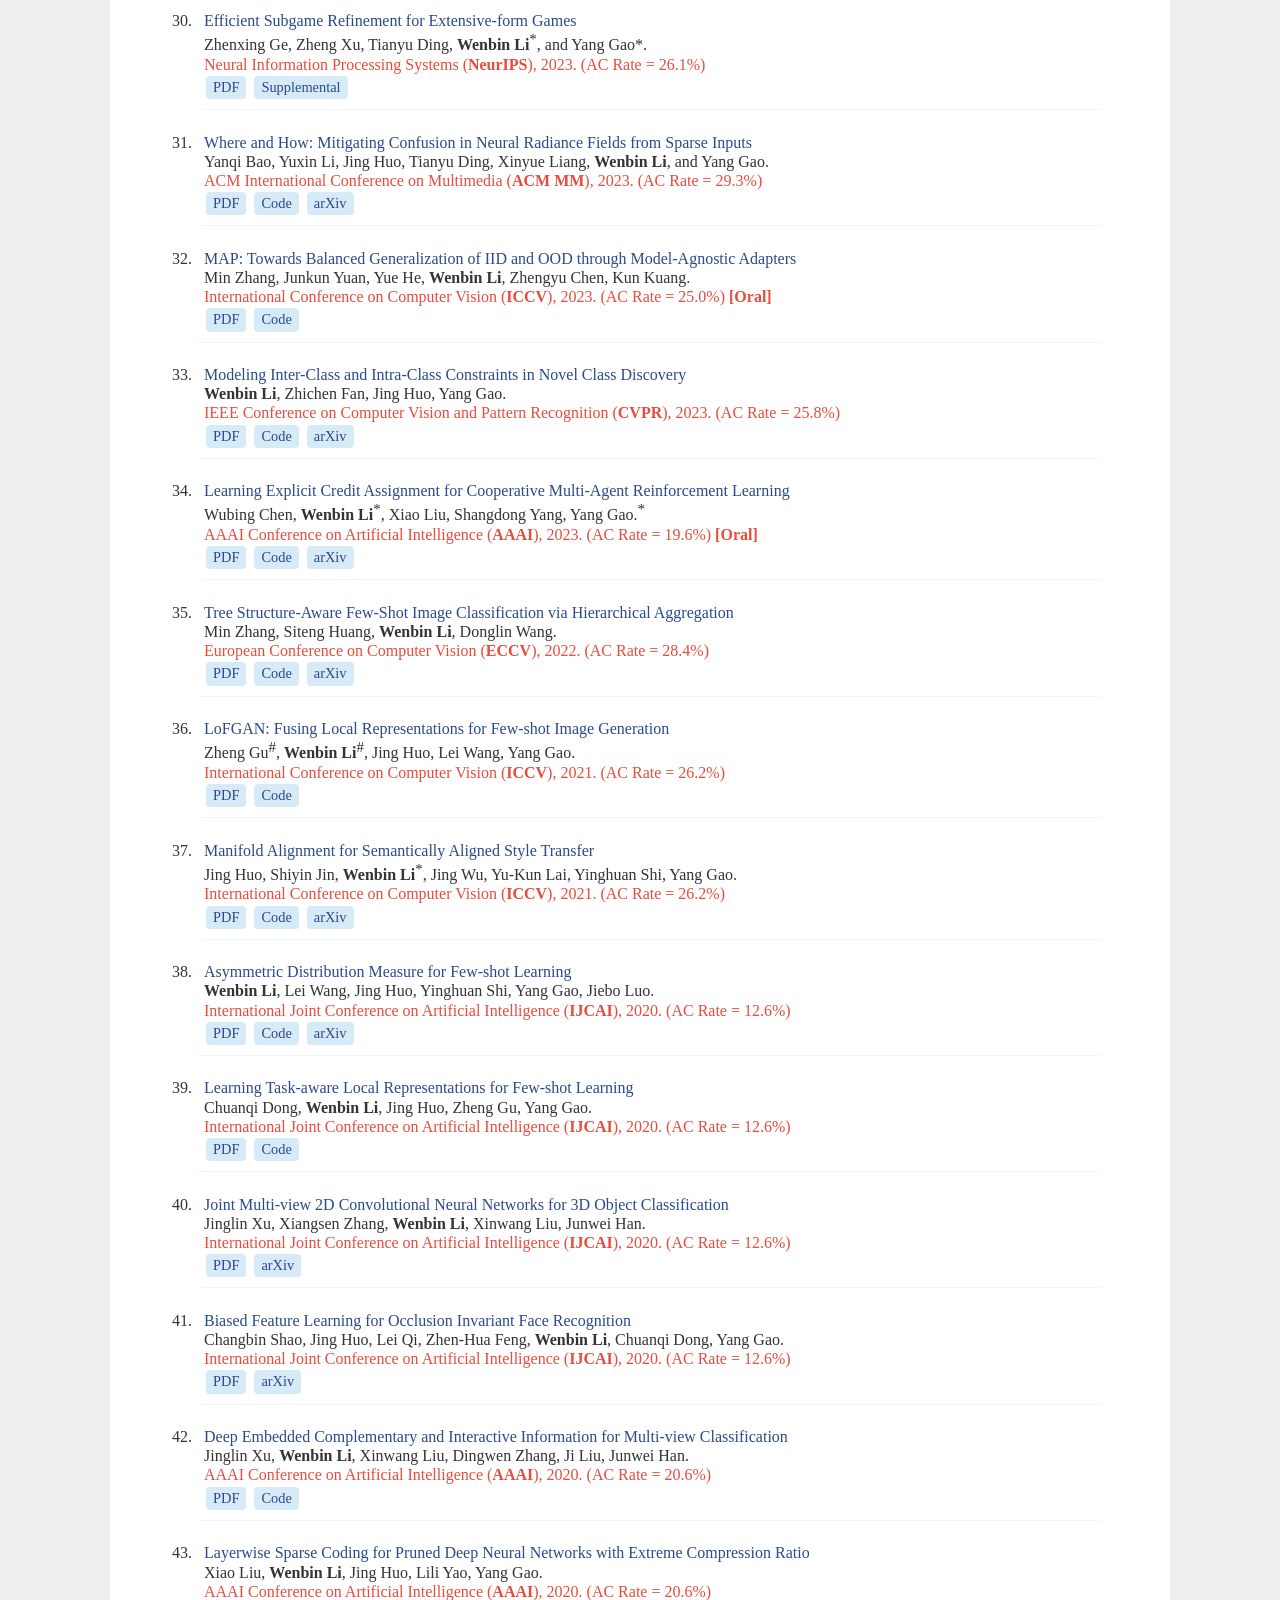
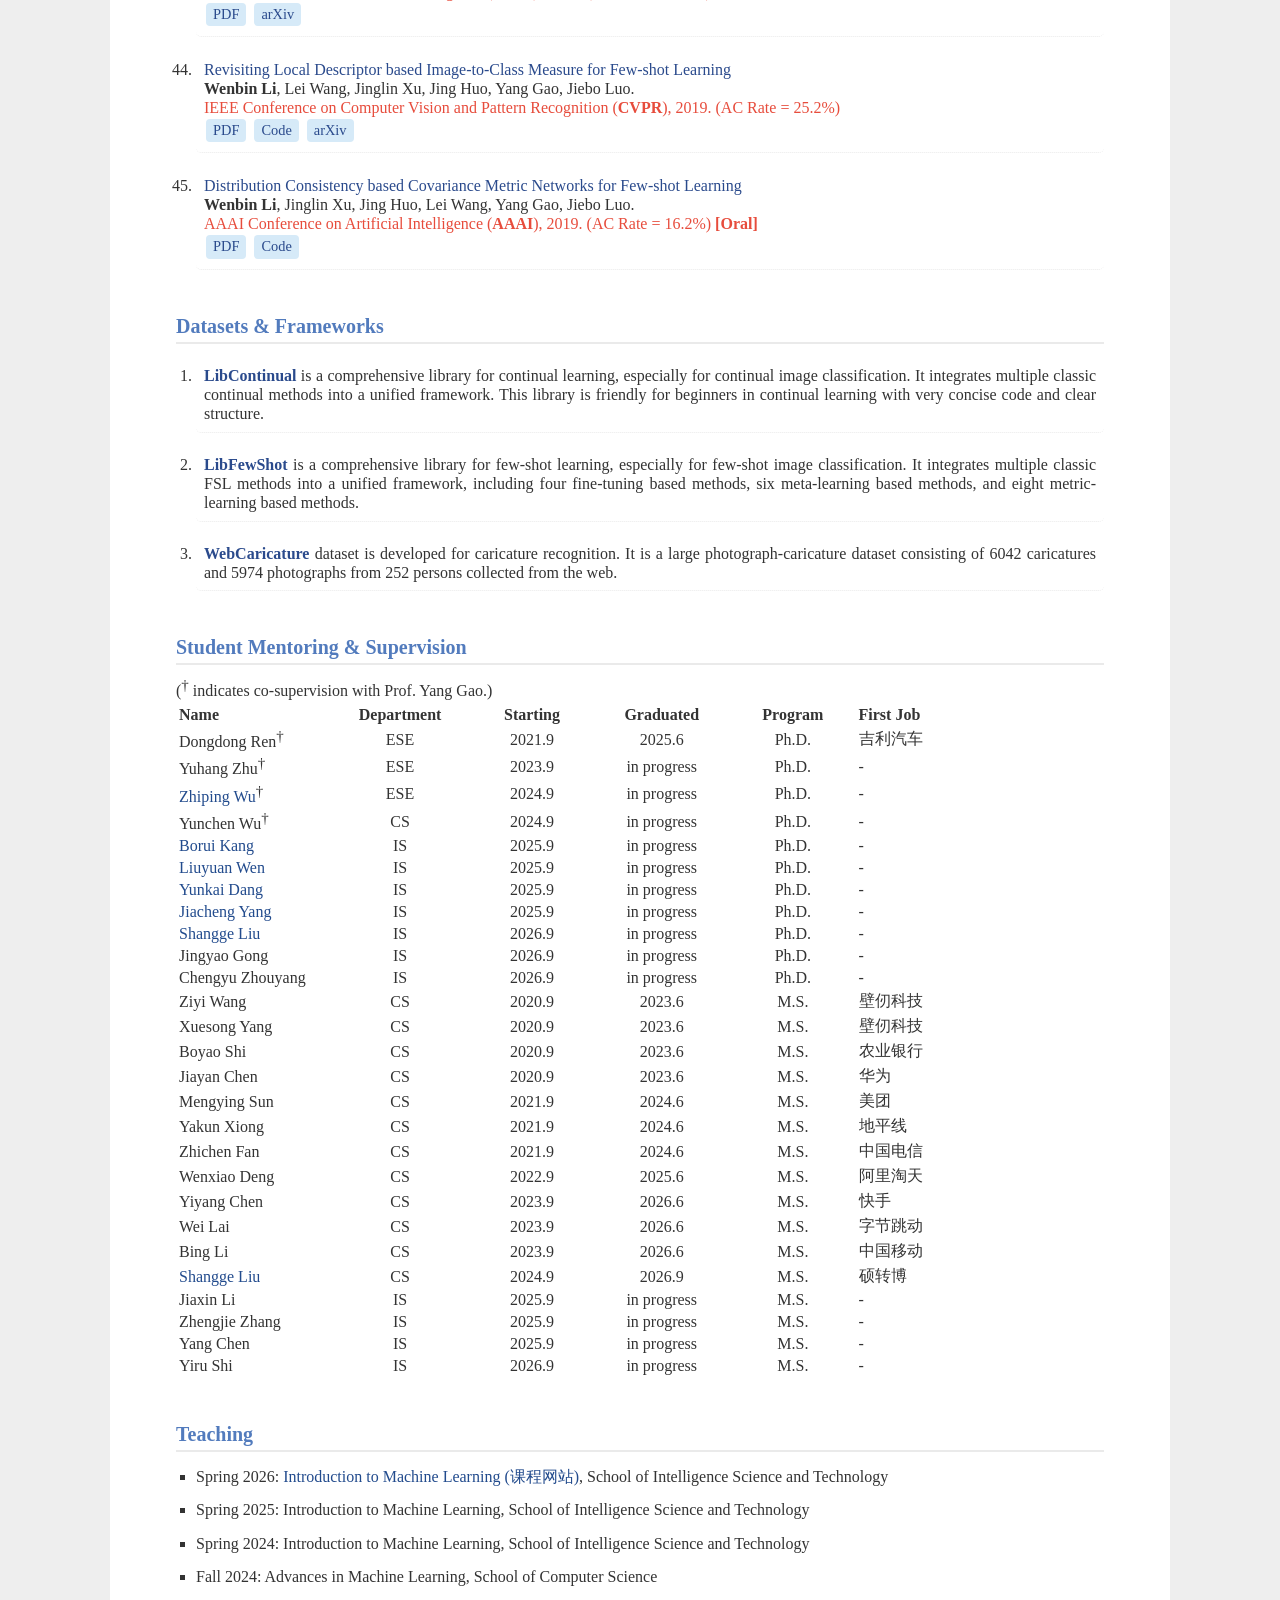
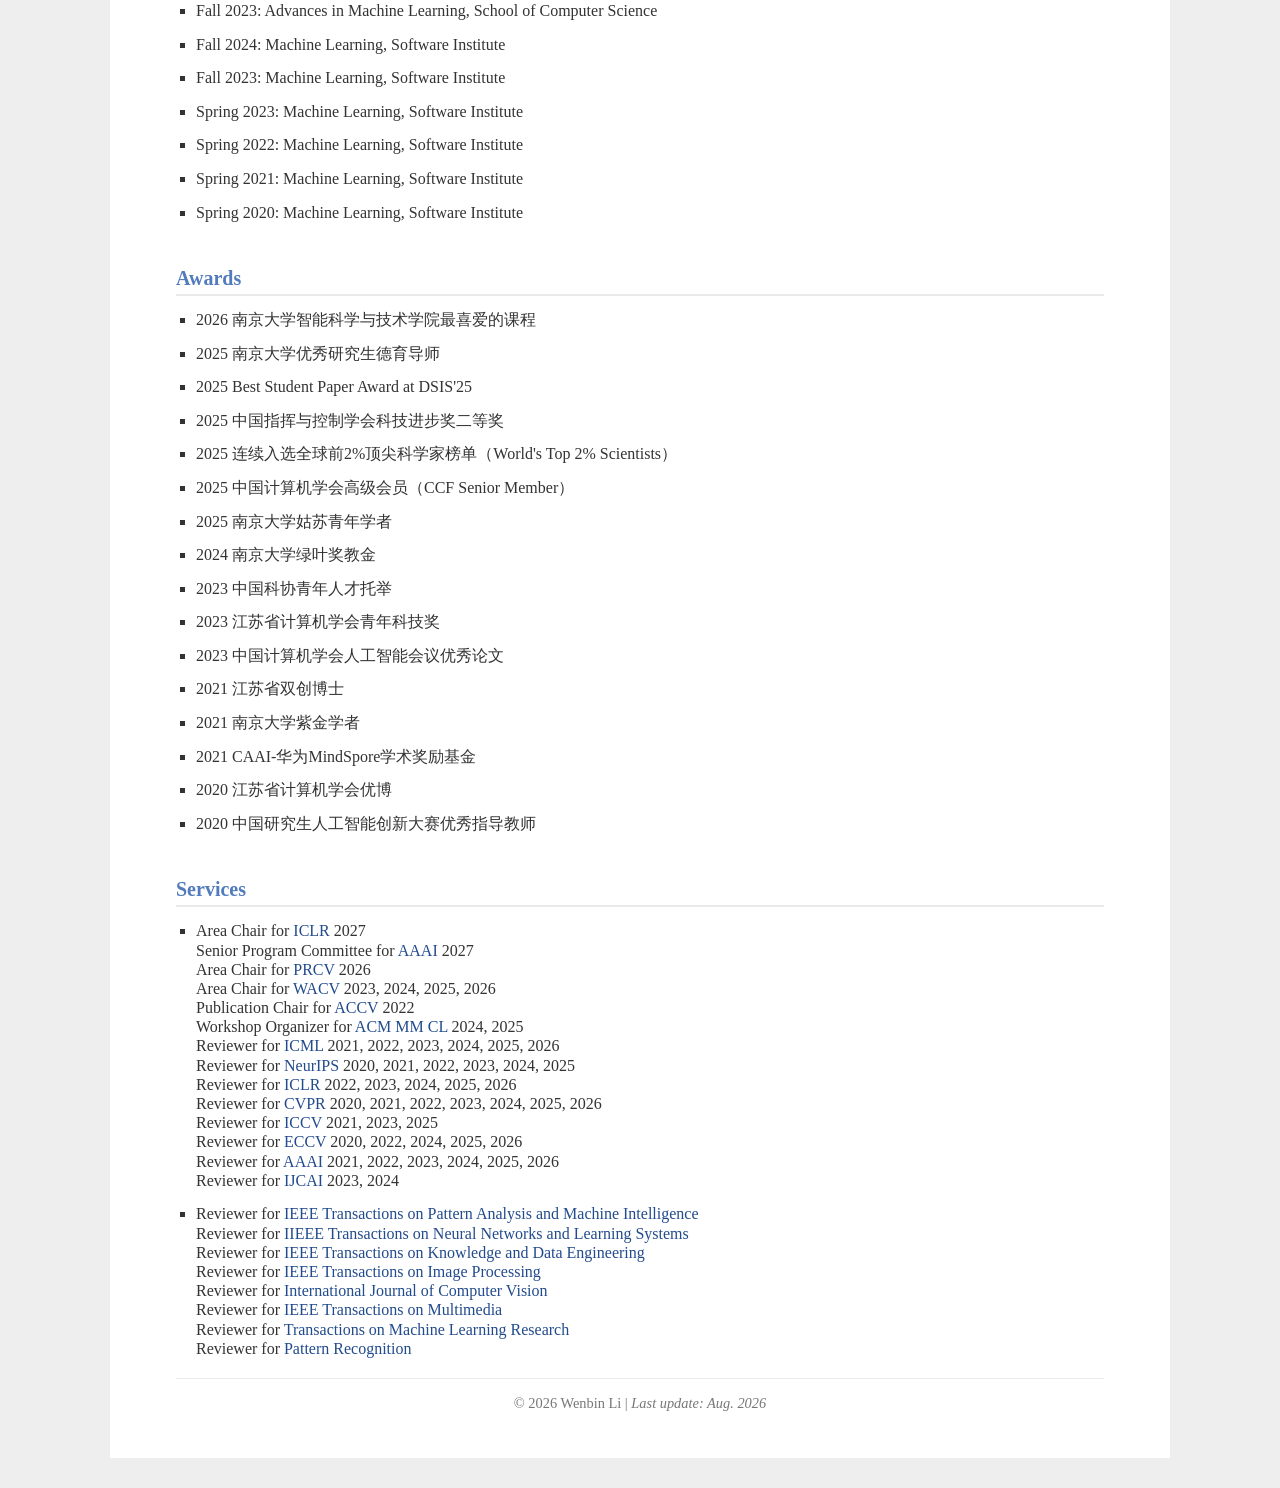
==== commit f7bca94a: "Add files via upload" ====
--- a/index.html
+++ b/index.html
@@ -704,6 +704,12 @@
 <li>[08/2026]: <a>课题组招收博士研究生、硕士研究生和实习生, 欢迎与我们联系!</a>
 </li>
 
+<li>[09/2026]: 祝贺朱洵同学获2026年国家自然科学基金青年学生基础研究项目（本科生）资助.
+</li>
+
+<li>[09/2026]: To serve as Area Chair for <a href="https://iclr.cc/">ICLR 2027.</a>
+</li>
+
 <li>[07/2026]: To serve as Senior Program Committee (SPC) for <a href="https://aaai.org/conference/aaai/aaai-27/">AAAI 2027.</a>
 </li>
 
@@ -786,6 +792,49 @@
 </li>
 
 </ul>
+
+
+
+
+<h2 id="preprints">Selected Preprints</h2>
+<ol forward>
+
+  <li>
+        <a href='https://arxiv.org/pdf/2608.19013'>Harness Continual Learning: Continual Adaptation Beyond Model Parameters</a > <br>
+        <span style="display: block; height: 5px;"></span>
+        Borui Kang, Jinrui Gu, Junhan Lv, <strong>Wenbin Li</strong><sup style="font-size: 15px;">*</sup>, Lei Wang, Yang Gao.<br>
+        arXiv:2608.19013, 2026 <br>
+  </li>
+
+  <li>
+        <a href='https://arxiv.org/pdf/2608.27518'>When Muon Meets Task Interference: A Spectral Perspective on Continual Learning and Model Merging</a > <br>
+        <span style="display: block; height: 5px;"></span>
+        Shangge Liu, Yuehan Yin, Yinghuan Shi, Lei Wang, <strong>Wenbin Li</strong><sup style="font-size: 15px;">*</sup>.<br>
+        arXiv:2608.27518, 2026 <br>
+  </li>
+
+  <li>
+        <a href='https://arxiv.org/pdf/2512.22029'>LibContinual: A Comprehensive Library towards Realistic Continual Learning</a > <br>
+        <span style="display: block; height: 5px;"></span>
+        <strong>Wenbin Li</strong>, Shangge Liu, Borui Kang, Yiyang Chen, KaXuan Lew, Yang Chen, Yinghuan Shi, Lei Wang, Yang Gao, Jiebo Luo.<br>
+        arXiv:2512.22029, 2026 <br>
+  </li>
+
+  <li>
+        <a href='https://arxiv.org/pdf/2609.18210'>Understanding Dynamic Scenes at Gigapixel Scale: Wide-Area Spatio-Temporal Perception from UAVs</a > <br>
+        <span style="display: block; height: 5px;"></span>
+        Yuhang Zhu, Meiyi Zhu, Yunkai Dang, Zhangnan Li, Yuxuan Wang, <strong>Wenbin Li</strong><sup style="font-size: 15px;">*</sup>, Hongbing Pan.<br>
+        arXiv:2609.18210, 2026<br>
+  </li>
+
+  <li>
+        <a href='https://arxiv.org/abs/2512.17319'>A Benchmark for Ultra-High-Resolution Remote Sensing MLLMs</a > <br>
+        <span style="display: block; height: 5px;"></span>
+        Yunkai Dang, Meiyi Zhu, Donghao Wang, Yizhuo Zhang, Jiacheng Yang, Qi Fan, Yuekun Yang, <strong>Wenbin Li</strong><sup style="font-size: 15px;">*</sup>, <br>Feng Miao, Yang Gao.<br>
+        arXiv:2512.17319, 2025 <br>
+  </li>
+
+</ol>
 
 
 
@@ -1248,26 +1297,6 @@
 
 
 
-
-
-<h2 id="preprints">Selected Preprints</h2>
-<ol forward>
-
-  <li>
-        <a href='https://arxiv.org/pdf/2512.22029'>LibContinual: A Comprehensive Library towards Realistic Continual Learning</a > <br>
-        <span style="display: block; height: 5px;"></span>
-        <strong>Wenbin Li</strong>, Shangge Liu, Borui Kang, Yiyang Chen, KaXuan Lew, Yang Chen, Yinghuan Shi, Lei Wang, Yang Gao, Jiebo Luo<br>
-        arXiv:2512.22029, 2026 <br>
-  </li>
-
-  <li>
-        <a href='https://arxiv.org/abs/2512.17319'>A Benchmark for Ultra-High-Resolution Remote Sensing MLLMs</a > <br>
-        <span style="display: block; height: 5px;"></span>
-        Yunkai Dang<sup style="font-size: 15px;">#</sup>, Meiyi Zhu<sup style="font-size: 15px;">#</sup>, Donghao Wang, Yizhuo Zhang, Jiacheng Yang, Qi Fan, Yuekun Yang, <strong>Wenbin Li</strong><sup style="font-size: 15px;">*</sup>, <br>Feng Miao, Yang Gao.<br>
-        arXiv:2512.17319, 2025 <br>
-  </li>
-
-</ol>
 
 
 <h2 id="datasets">Datasets & Frameworks</h2>
@@ -1586,7 +1615,8 @@
 <h2 id="services">Services</h2>
 <ul class="plain-list">
     <li>
-    Senior Program Committee for <a href="https://aaai.org/conference/aaai/aaai-27/">AAAI 2027</a><br>
+    Area Chair for <a href="https://iclr.cc/">ICLR</a> 2027<br>
+    Senior Program Committee for <a href="https://aaai.org/conference/aaai/aaai-27/">AAAI</a> 2027<br>
     Area Chair for <a href="https://www.prcv.cn/web/#/home">PRCV</a> 2026<br>
     Area Chair for <a href="https://wacv2025.thecvf.com/">WACV</a> 2023, 2024, 2025, 2026<br>
     Publication Chair for <a href="https://openaccess.thecvf.com/ACCV2022">ACCV</a> 2022<br>
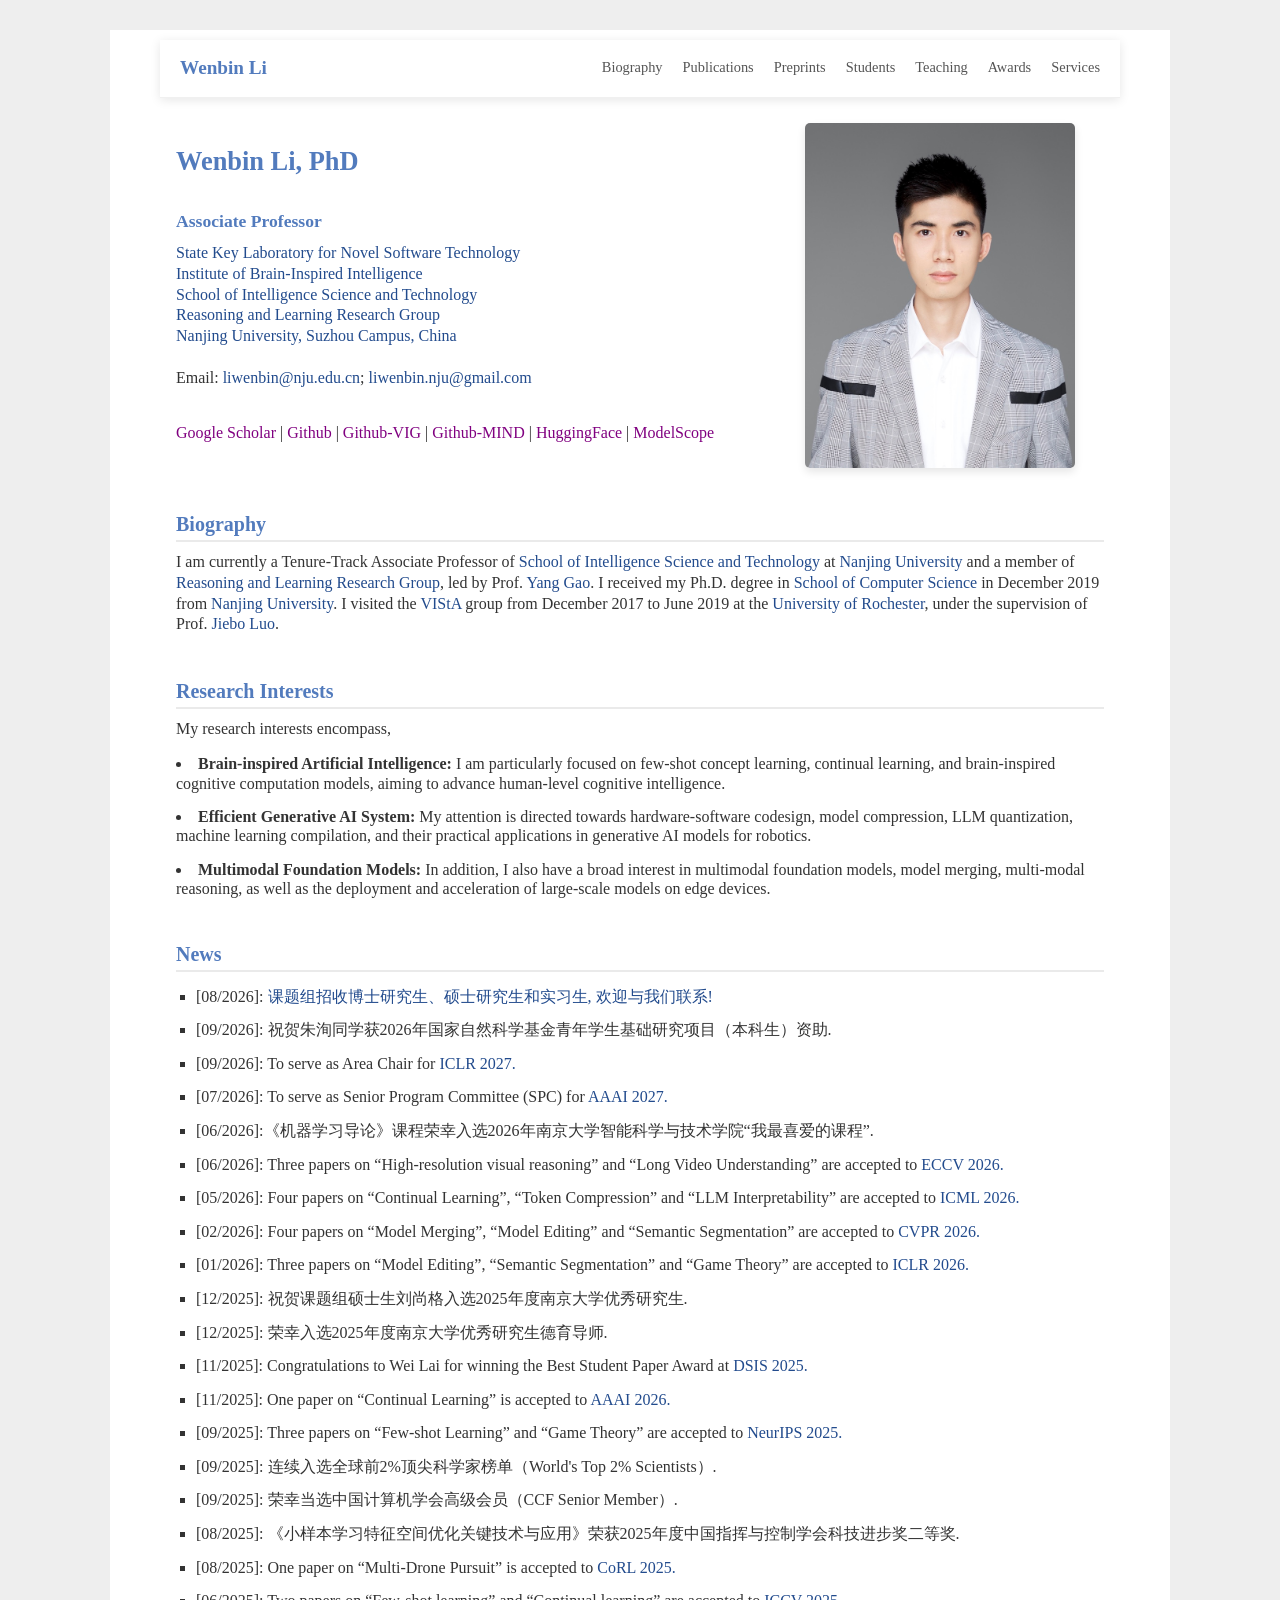
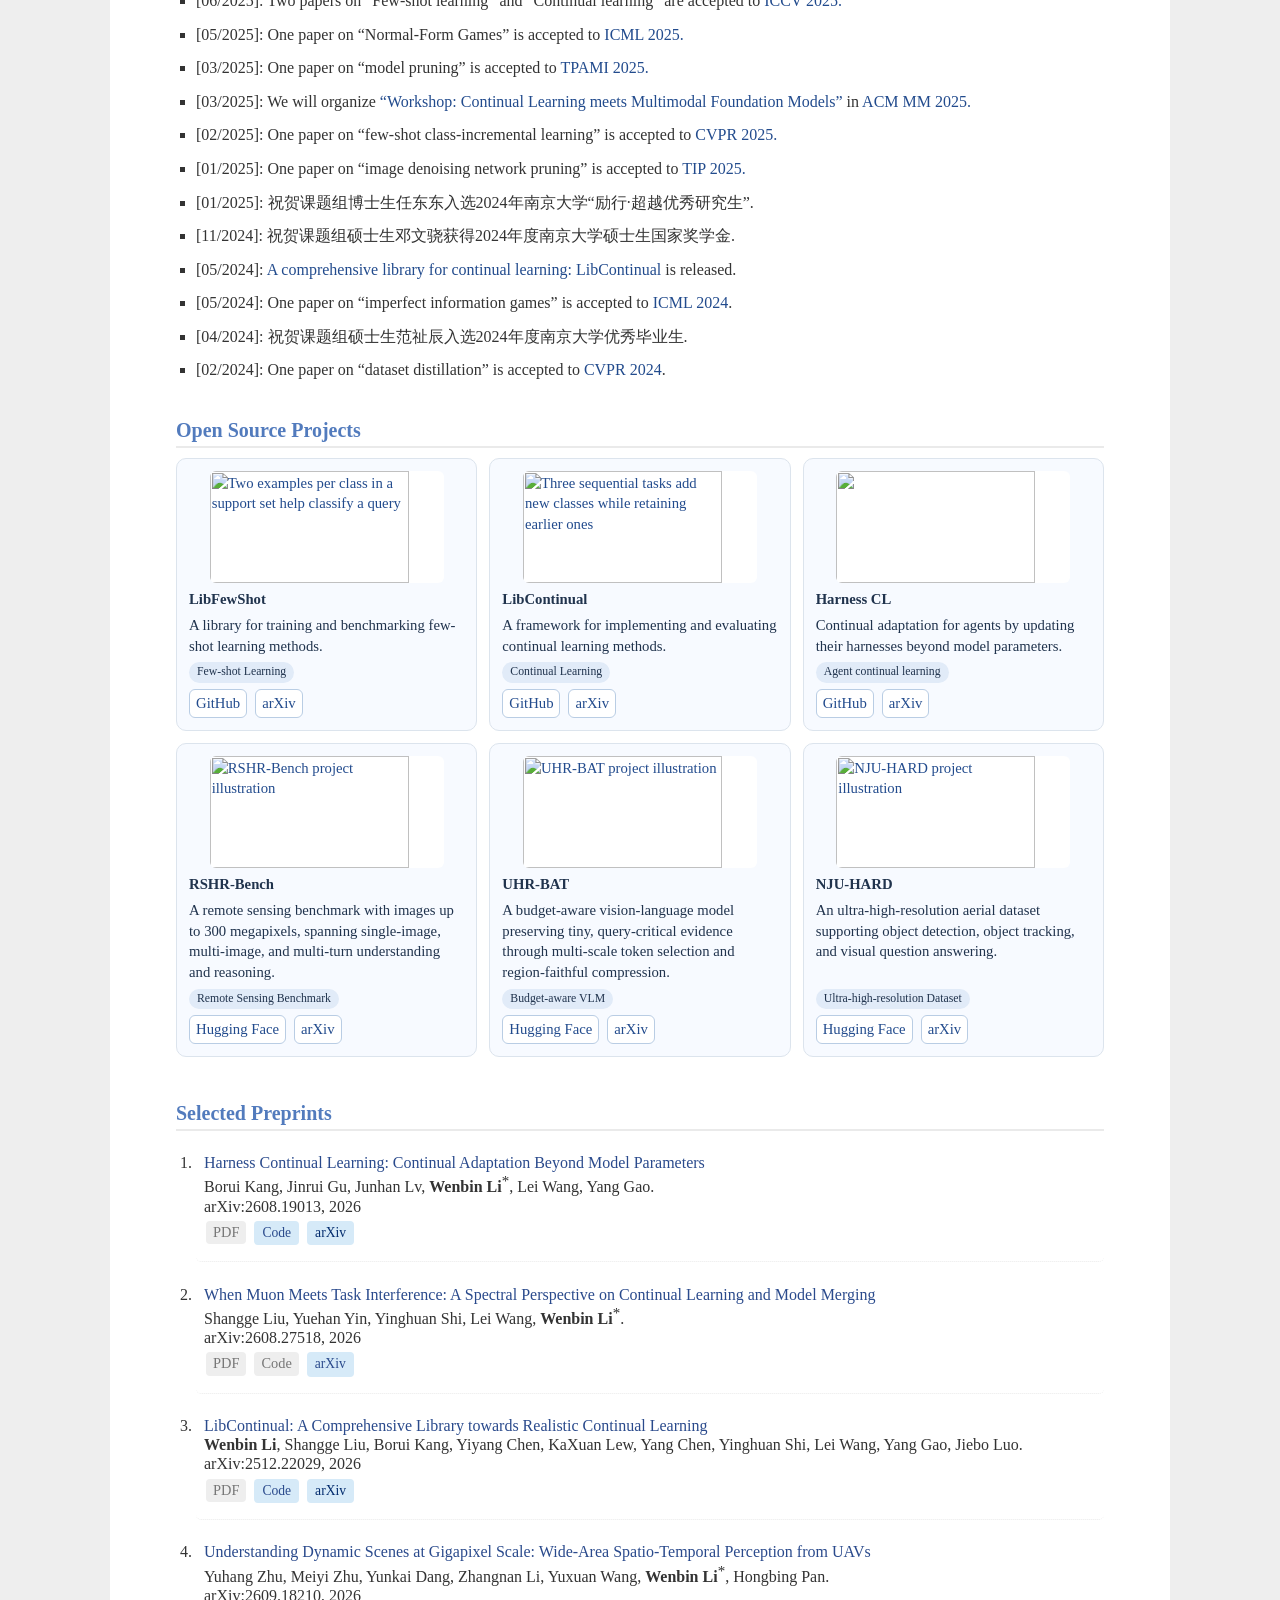
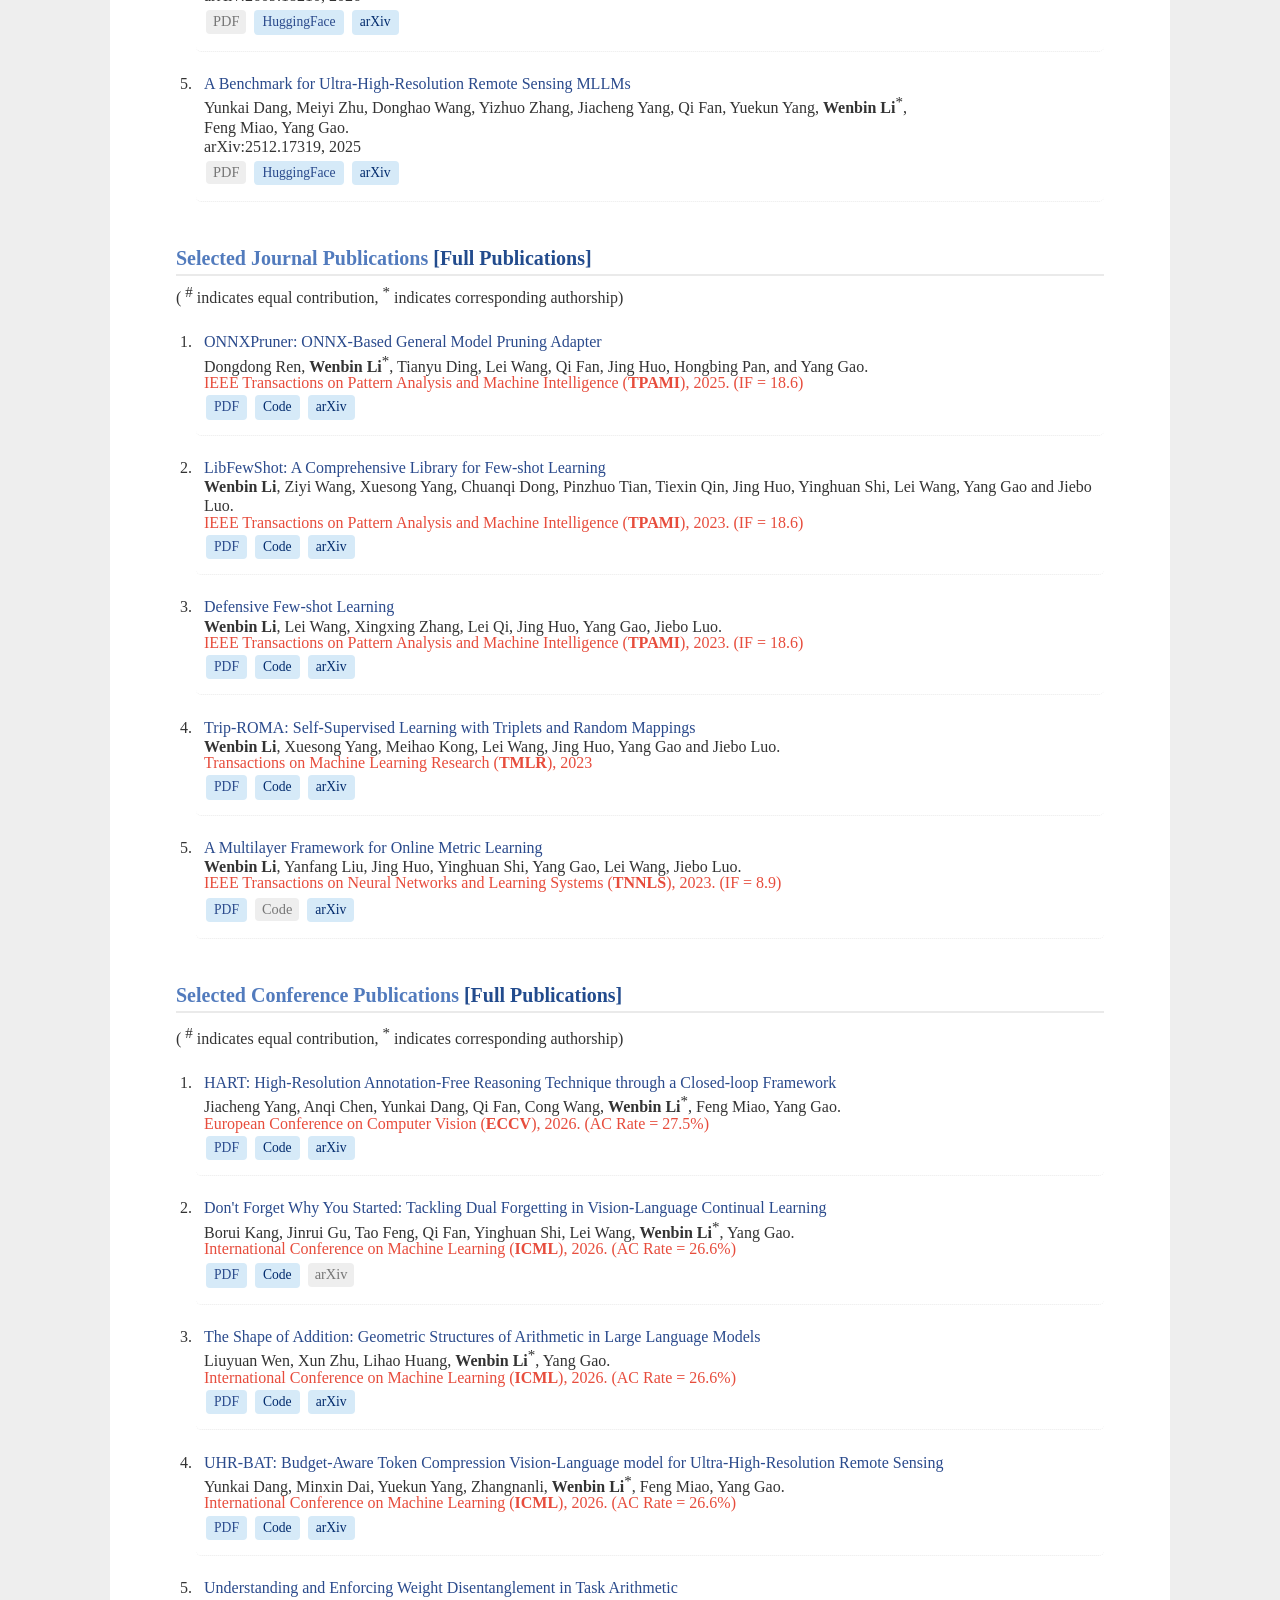
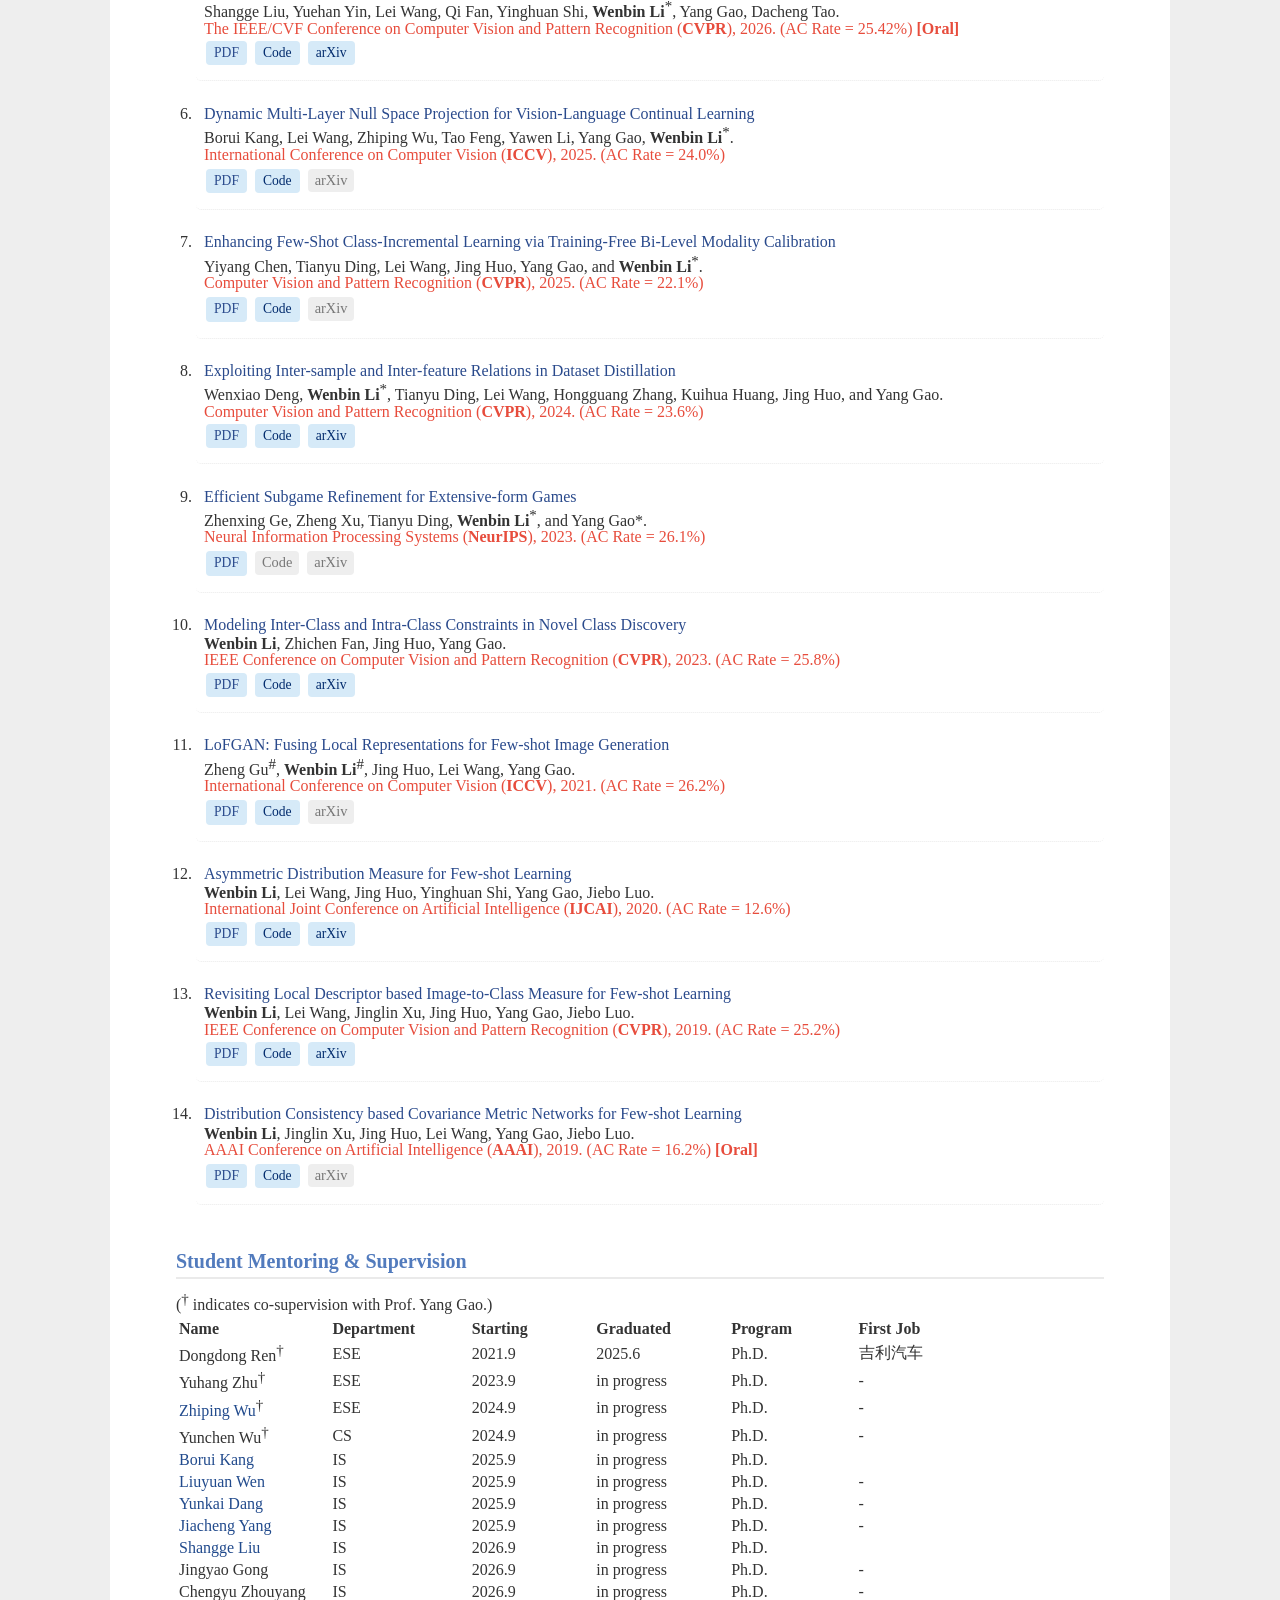
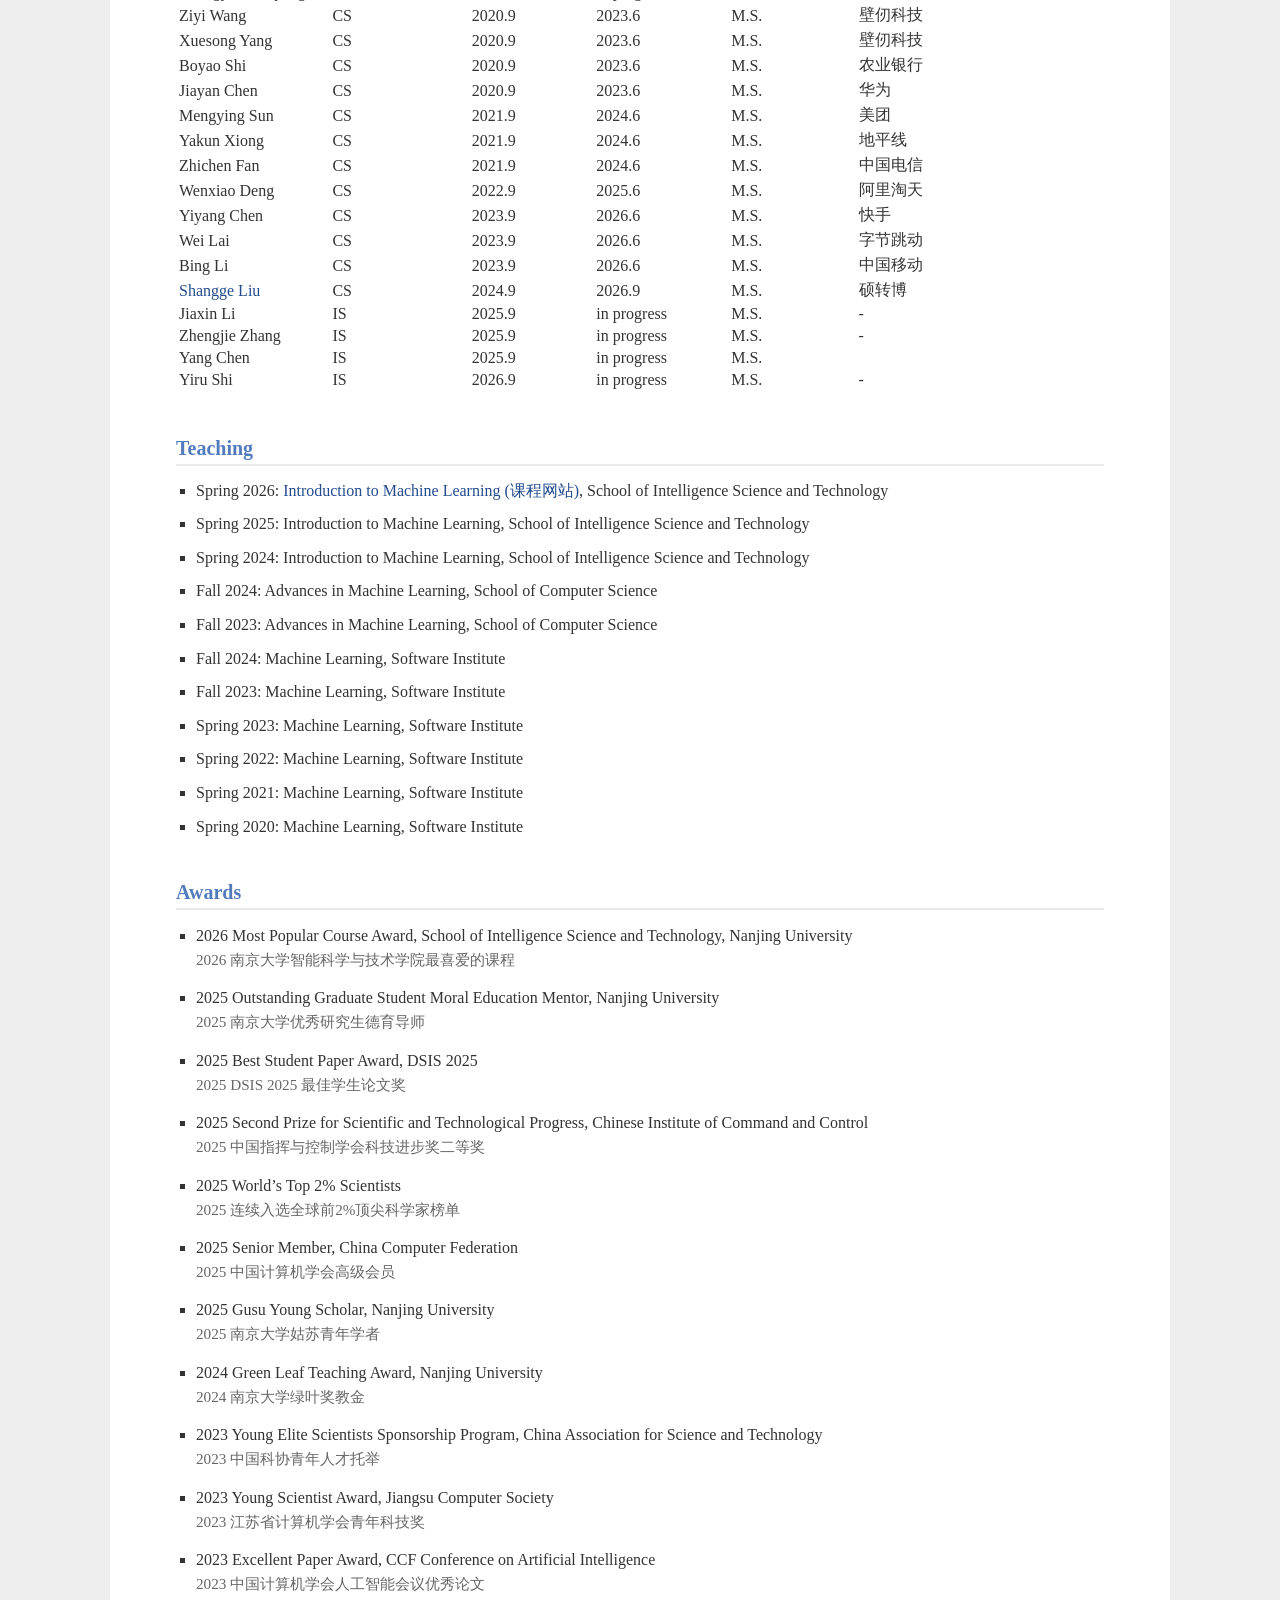
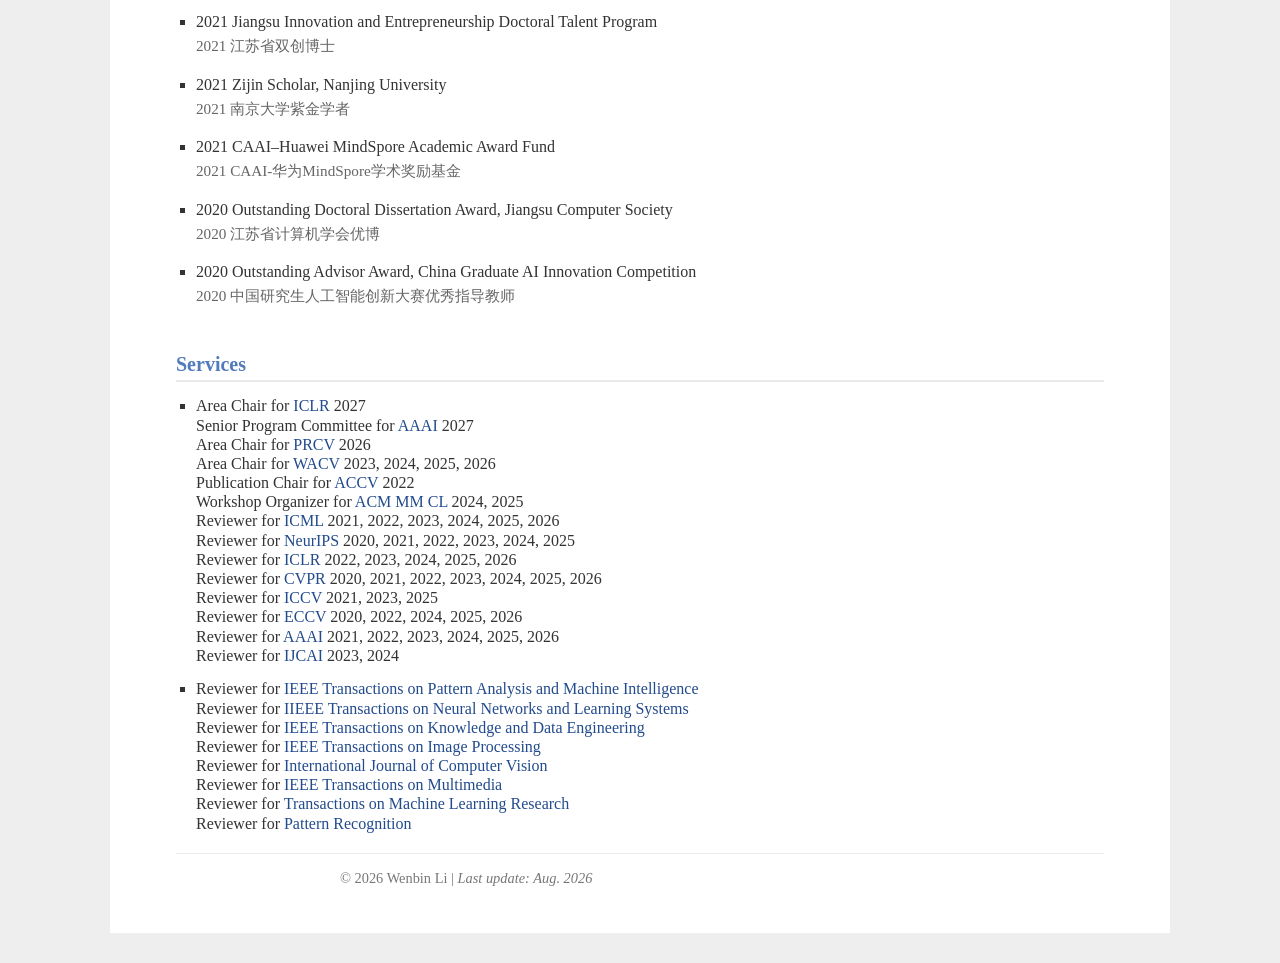
==== commit 61cec2a4: "Add files via upload" ====
--- a/index.html
+++ b/index.html
@@ -221,7 +221,7 @@
   
   .profile-image {
     flex: 1;
-    text-align: center;
+    text-align: left;
   }
   
   .profile-photo {
@@ -254,7 +254,7 @@
   @media (max-width: 768px) {
     .profile-container {
       flex-direction: column-reverse;
-      text-align: center;
+      text-align: left;
     }
     
     .profile-image {
@@ -292,7 +292,7 @@
     margin-top: 20px;
     padding: 10px 0;
     border-top: 1px solid #eaeaea;
-    text-align: center;
+    text-align: left;
     font-size: 0.9em;
     color: #777;
   }
@@ -513,7 +513,7 @@
   /* Cluster map container */
   #clustrmaps-container {
     margin: 10px auto;
-    text-align: center;
+    text-align: left;
   }
   
   /* Remove empty div space */
@@ -630,6 +630,104 @@
     padding: 0 !important;
     box-shadow: none !important;
   }
+  #open-source-projects {
+    margin-top: 24px;
+  }
+
+  .project-grid {
+    display: grid;
+    width: 100%;
+    grid-template-columns: repeat(auto-fit, minmax(min(100%, 240px), 1fr));
+    align-items: stretch;
+    gap: 12px;
+    margin: 8px auto 14px;
+  }
+
+  .project-card {
+    display: flex;
+    flex-direction: column;
+    align-items: flex-start;
+    box-sizing: border-box;
+    min-width: 0;
+    gap: 6px;
+    padding: 9px;
+    font-size: 0.9rem;
+    overflow-wrap: anywhere;
+    border: 1px solid #dce4ed;
+    border-radius: 10px;
+    background: #f7faff;
+    color: #20334d;
+    text-decoration: none;
+  }
+
+  .project-card:hover, .project-card:focus-within {
+    border-color: #426ea3;
+    background: #edf4ff;
+  }
+
+  .project-tag {
+    margin-top: auto;
+    padding: 2px 8px;
+    border-radius: 12px;
+    background: #e1ebf8;
+    font-size: 0.8em;
+  }
+
+  .project-cover {
+    display: block;
+    width: 100%;
+  }
+
+  .project-cover img {
+    display: block;
+    width: 85%;
+    margin-inline: auto;
+    height: 88px;
+    object-fit: contain;
+    background: #fff;
+    border-radius: 6px;
+  }
+
+  .project-links {
+    display: flex;
+    flex-wrap: wrap;
+    align-items: center;
+    gap: 8px;
+  }
+
+  .project-links a {
+    display: inline-block;
+    padding: 3px 6px;
+    border: 1px solid #b9cde4;
+    border-radius: 6px;
+    background: #fff;
+  }
+
+  body, body p, body li, .project-card {
+    text-align: left;
+  }
+
+
+
+.awards-list li{margin-bottom:0.75em;line-height:1.5}.award-chinese{display:inline-block;color:#666;font-size:0.95em}.publication-resources{margin:3px 0 7px}.resource-unavailable:disabled{background:#eee;color:#777;cursor:not-allowed}.publication-resources a.button{font-weight:normal!important}
+
+/* Comfortable spacing within wrapped bilingual news items. */
+ul.news-list li { line-height: 1.65; margin-bottom: 0.55em; }
+
+.project-card { padding: 12px; font-size: 0.92rem; }
+.project-cover img { height: 112px; }
+.social-links { line-height: 1.8; overflow-wrap: anywhere; }
+.social-links a { display: inline-block; }
+@media (max-width: 640px) {
+ .project-grid { gap: 8px; }
+ .project-card { padding: 8px; font-size: 0.85rem; }
+ .project-cover img { height: 80px; }
+ .project-links { gap: 4px; }
+}
+@media (max-width: 420px) {
+ .project-cover img { height: 112px; }
+}
+.social-second-row { display: inline-block; white-space: nowrap; }
 </style>
 
 <body>
@@ -641,7 +739,6 @@
       <a href="#bio">Biography</a>
       <a href="#publications">Publications</a>
       <a href="#preprints">Preprints</a>
-      <a href="#datasets">Datasets</a>
       <a href="#mentoring">Students</a>
       <a href="#teaching">Teaching</a>
       <a href="#awards">Awards</a>
@@ -672,7 +769,8 @@
                 <a href="https://github.com/WenbinLee"><span style="color:purple">Github</span></a> |
                 <a href="https://github.com/RL-VIG"><span style="color:purple">Github-VIG</span></a> |
                 <a href="https://github.com/RL-MIND"><span style="color:purple">Github-MIND</span></a> |
-                <a href="https://huggingface.co/RL-MIND"><span style="color:purple">HuggingFace-MIND</span></a>
+                <span class="social-second-row"><a href="https://huggingface.co/RL-MIND"><span style="color:purple">HuggingFace</span></a> |
+                <a href="https://www.modelscope.cn/organization/RL-MIND"><span style="color:purple">ModelScope</span></a></span>
             </div>
         </p>
     </div>
@@ -684,17 +782,17 @@
 
 <h2 id="bio">Biography</h2>
 
-<p style="text-align:justify; text-justify:inter-ideograph;">I am currently a Tenure-Track Associate Professor of <a href="https://is.nju.edu.cn/main.htm" target="_blank"> School of Intelligence Science and Technology</a> at <a href="http://www.nju.edu.cn/" target="_blank">Nanjing University</a> and a member of <a href="https://cs.nju.edu.cn/rl/" target="_blank">Reasoning and Learning Research Group</a>, led by Prof. <a href="https://cs.nju.edu.cn/gaoyang">Yang Gao</a>.
+<p style="text-align: left;">I am currently a Tenure-Track Associate Professor of <a href="https://is.nju.edu.cn/main.htm" target="_blank"> School of Intelligence Science and Technology</a> at <a href="http://www.nju.edu.cn/" target="_blank">Nanjing University</a> and a member of <a href="https://cs.nju.edu.cn/rl/" target="_blank">Reasoning and Learning Research Group</a>, led by Prof. <a href="https://cs.nju.edu.cn/gaoyang">Yang Gao</a>.
 
 I received my Ph.D. degree in <a href="http://cs.nju.edu.cn/" target="_blank">School of Computer Science</a> in December 2019 from <a href="https://www.nju.edu.cn/EN/">Nanjing University</a>. I visited the <a href="http://www.cs.rochester.edu/u/jluo/#VISTA">VIStA</a> group from December 2017 to June 2019 at the <a href="https://www.rochester.edu">University of Rochester</a>, under the supervision of Prof. <a href="http://www.cs.rochester.edu/u/jluo/">Jiebo Luo</a>.</p>
 
 
 <h2 id="bio">Research Interests</h2>
 
-<p style=text-align:justify>My research interests encompass, <br>
-<li style=text-align:justify><b>Brain-inspired Artificial Intelligence:</b> I am particularly focused on few-shot concept learning, continual learning, and brain-inspired cognitive computation models, aiming to advance human-level cognitive intelligence. </li>
-<li style=text-align:justify><b>Efficient Generative AI System:</b> My attention is directed towards hardware-software codesign, model compression, LLM quantization, machine learning compilation, and their practical applications in generative AI models for robotics. </li>
-<li style=text-align:justify><b>Multimodal Foundation Models:</b> In addition, I also have a broad interest in multimodal foundation models, model merging, multi-modal reasoning, as well as the deployment and acceleration of large-scale models on edge devices.</li><p>
+<p style="text-align: left">My research interests encompass, <br>
+<li style="text-align: left"><b>Brain-inspired Artificial Intelligence:</b> I am particularly focused on few-shot concept learning, continual learning, and brain-inspired cognitive computation models, aiming to advance human-level cognitive intelligence. </li>
+<li style="text-align: left"><b>Efficient Generative AI System:</b> My attention is directed towards hardware-software codesign, model compression, LLM quantization, machine learning compilation, and their practical applications in generative AI models for robotics. </li>
+<li style="text-align: left"><b>Multimodal Foundation Models:</b> In addition, I also have a broad interest in multimodal foundation models, model merging, multi-modal reasoning, as well as the deployment and acceleration of large-scale models on edge devices.</li><p>
 
 
 
@@ -793,6 +891,76 @@
 
 </ul>
 
+
+
+
+
+  <h2 id="open-source-projects">Open Source Projects</h2>
+  <div class="project-grid">
+    <article class="project-card">
+      <a class="project-cover" href="https://github.com/RL-VIG/LibFewShot" aria-label="LibFewShot on GitHub">
+        <img src="img/LibFewShot-icon.svg" alt="Two examples per class in a support set help classify a query" loading="lazy" decoding="async">
+      </a>
+      <strong>LibFewShot</strong>
+      <span>A library for training and benchmarking few-shot learning methods.</span>
+      <span class="project-tag">Few-shot Learning</span>
+      <div class="project-links">
+        <a href="https://github.com/RL-VIG/LibFewShot" aria-label="LibFewShot code on GitHub">GitHub</a>
+        <a href="https://arxiv.org/abs/2109.04898" aria-label="LibFewShot on arXiv">arXiv</a>
+      </div>
+    </article>
+    <article class="project-card">
+      <a class="project-cover" href="https://github.com/RL-MIND/LibContinual" aria-label="LibContinual on GitHub">
+        <img src="img/LibContinual-icon.svg" alt="Three sequential tasks add new classes while retaining earlier ones" loading="lazy" decoding="async">
+      </a>
+      <strong>LibContinual</strong>
+      <span>A framework for implementing and evaluating continual learning methods.</span>
+      <span class="project-tag">Continual Learning</span>
+      <div class="project-links">
+        <a href="https://github.com/RL-MIND/LibContinual" aria-label="LibContinual code on GitHub">GitHub</a>
+        <a href="https://arxiv.org/abs/2512.22029" aria-label="LibContinual on arXiv">arXiv</a>
+      </div>
+    </article>
+    <article class="project-card">
+      <a class="project-cover" href="https://github.com/RL-MIND/Harness-Continual-Learning" aria-label="Harness Continual Learning on GitHub">
+        <img src="img/HarnessContinualLearning.png" alt="" loading="lazy" decoding="async">
+      </a>
+      <strong>Harness CL</strong>
+      <span>Continual adaptation for agents by updating their harnesses beyond model parameters.</span>
+      <span class="project-tag">Agent continual learning</span>
+      <div class="project-links">
+        <a href="https://github.com/RL-MIND/Harness-Continual-Learning" aria-label="Harness Continual Learning code on GitHub">GitHub</a>
+        <a href="https://arxiv.org/abs/2608.19013" aria-label="Harness Continual Learning on arXiv">arXiv</a>
+      </div>
+    </article>
+    <article class="project-card">
+      <a class="project-cover" href="https://huggingface.co/datasets/RL-MIND/RSHR-Bench" aria-label="RSHR-Bench on Hugging Face">
+        <img src="img/RSHR-Bench.png" alt="RSHR-Bench project illustration" loading="lazy" decoding="async">
+      </a>
+      <strong>RSHR-Bench</strong>
+      <span>A remote sensing benchmark with images up to 300 megapixels, spanning single-image, multi-image, and multi-turn understanding and reasoning.</span>
+      <span class="project-tag">Remote Sensing Benchmark</span>
+      <div class="project-links"><a href="https://huggingface.co/datasets/RL-MIND/RSHR-Bench">Hugging Face</a><a href="https://arxiv.org/abs/2512.17319">arXiv</a></div>
+    </article>
+    <article class="project-card">
+      <a class="project-cover" href="https://huggingface.co/RL-MIND/UHR-BAT" aria-label="UHR-BAT on Hugging Face">
+        <img src="img/UHR-BAT.png" alt="UHR-BAT project illustration" loading="lazy" decoding="async">
+      </a>
+      <strong>UHR-BAT</strong>
+      <span>A budget-aware vision-language model preserving tiny, query-critical evidence through multi-scale token selection and region-faithful compression.</span>
+      <span class="project-tag">Budget-aware VLM</span>
+      <div class="project-links"><a href="https://huggingface.co/RL-MIND/UHR-BAT">Hugging Face</a><a href="https://arxiv.org/abs/2604.13565">arXiv</a></div>
+    </article>
+    <article class="project-card">
+      <a class="project-cover" href="https://huggingface.co/datasets/RL-MIND/NJU-HARD" aria-label="NJU-HARD on Hugging Face">
+        <img src="img/NJU-HARD.png" alt="NJU-HARD project illustration" loading="lazy" decoding="async">
+      </a>
+      <strong>NJU-HARD</strong>
+      <span>An ultra-high-resolution aerial dataset supporting object detection, object tracking, and visual question answering.</span>
+      <span class="project-tag">Ultra-high-resolution Dataset</span>
+      <div class="project-links"><a href="https://huggingface.co/datasets/RL-MIND/NJU-HARD">Hugging Face</a><a href="https://arxiv.org/pdf/2609.18210">arXiv</a></div>
+    </article>
+    </div>
 
 
 
@@ -804,511 +972,234 @@
         <span style="display: block; height: 5px;"></span>
         Borui Kang, Jinrui Gu, Junhan Lv, <strong>Wenbin Li</strong><sup style="font-size: 15px;">*</sup>, Lei Wang, Yang Gao.<br>
         arXiv:2608.19013, 2026 <br>
-  </li>
+  <div class="publication-resources"><button class="button button4 resource-unavailable" type="button" disabled title="No formal publication version (preprint)">PDF</button> <a class="button button4" href="https://github.com/RL-MIND/Harness-Continual-Learning">Code</a> <a class="button button4" href="https://arxiv.org/abs/2608.19013">arXiv</a></div>
+</li>
 
   <li>
         <a href='https://arxiv.org/pdf/2608.27518'>When Muon Meets Task Interference: A Spectral Perspective on Continual Learning and Model Merging</a > <br>
         <span style="display: block; height: 5px;"></span>
         Shangge Liu, Yuehan Yin, Yinghuan Shi, Lei Wang, <strong>Wenbin Li</strong><sup style="font-size: 15px;">*</sup>.<br>
         arXiv:2608.27518, 2026 <br>
-  </li>
+  <div class="publication-resources"><button class="button button4 resource-unavailable" type="button" disabled title="No formal publication version (preprint)">PDF</button> <button class="button button4 resource-unavailable" type="button" disabled title="No verified public Code link found">Code</button> <a class="button button4" href="https://arxiv.org/abs/2608.27518">arXiv</a></div>
+</li>
 
   <li>
         <a href='https://arxiv.org/pdf/2512.22029'>LibContinual: A Comprehensive Library towards Realistic Continual Learning</a > <br>
         <span style="display: block; height: 5px;"></span>
         <strong>Wenbin Li</strong>, Shangge Liu, Borui Kang, Yiyang Chen, KaXuan Lew, Yang Chen, Yinghuan Shi, Lei Wang, Yang Gao, Jiebo Luo.<br>
         arXiv:2512.22029, 2026 <br>
-  </li>
+  <div class="publication-resources"><button class="button button4 resource-unavailable" type="button" disabled title="No formal publication version (preprint)">PDF</button> <a class="button button4" href="https://github.com/RL-MIND/LibContinual">Code</a> <a class="button button4" href="https://arxiv.org/abs/2512.22029">arXiv</a></div>
+</li>
 
   <li>
         <a href='https://arxiv.org/pdf/2609.18210'>Understanding Dynamic Scenes at Gigapixel Scale: Wide-Area Spatio-Temporal Perception from UAVs</a > <br>
         <span style="display: block; height: 5px;"></span>
         Yuhang Zhu, Meiyi Zhu, Yunkai Dang, Zhangnan Li, Yuxuan Wang, <strong>Wenbin Li</strong><sup style="font-size: 15px;">*</sup>, Hongbing Pan.<br>
         arXiv:2609.18210, 2026<br>
-  </li>
+  <div class="publication-resources"><button class="button button4 resource-unavailable" type="button" disabled title="No formal publication version (preprint)">PDF</button> <a class="button button4" href="https://huggingface.co/datasets/RL-MIND/NJU-HARD">HuggingFace</a> <a class="button button4" href="https://arxiv.org/abs/2609.18210">arXiv</a></div>
+</li>
 
   <li>
         <a href='https://arxiv.org/abs/2512.17319'>A Benchmark for Ultra-High-Resolution Remote Sensing MLLMs</a > <br>
         <span style="display: block; height: 5px;"></span>
         Yunkai Dang, Meiyi Zhu, Donghao Wang, Yizhuo Zhang, Jiacheng Yang, Qi Fan, Yuekun Yang, <strong>Wenbin Li</strong><sup style="font-size: 15px;">*</sup>, <br>Feng Miao, Yang Gao.<br>
         arXiv:2512.17319, 2025 <br>
-  </li>
+  <div class="publication-resources"><button class="button button4 resource-unavailable" type="button" disabled title="No formal publication version (preprint)">PDF</button> <a class="button button4" href="https://huggingface.co/datasets/RL-MIND/RSHR-Bench">HuggingFace</a> <a class="button button4" href="https://arxiv.org/abs/2512.17319">arXiv</a></div>
+</li>
 
 </ol>
 
 
 
 
-<h2 id="publications">Selected Journal Publications</h2>
+<h2 id="publications">Selected Journal Publications <a href="publications.html#journals">[Full Publications]</a></h2>
 ( <sup style="font-size: 15px;">#</sup> indicates equal contribution, <sup style="font-size: 15px;">*</sup> indicates corresponding authorship)
 <ol forward="">
 
     <li>
-      <a href='https://arxiv.org/abs/2404.08016'>ONNXPruner: ONNX-Based General Model Pruning Adapter</a> <br>
+      <a href="https://ieeexplore.ieee.org/document/10938408/">ONNXPruner: ONNX-Based General Model Pruning Adapter</a> <br>
       <span style="display: block; height: 5px;"></span>
       Dongdong Ren, <strong>Wenbin Li</strong><sup style="font-size: 15px;">*</sup>, Tianyu Ding, Lei Wang, Qi Fan, Jing Huo, Hongbing Pan, and Yang Gao.<br>
       <span style="color: #E74C3C">IEEE Transactions on Pattern Analysis and Machine Intelligence (<strong>TPAMI</strong>), 2025. (IF = 18.6)</span> <br>
-      <button class="button button4"><a href="https://arxiv.org/abs/2404.08016">arXiv</a></button><button class="button button4"><a href="https://github.com/RL-VIG/ONNXPruner.git">Code</a></button>
-    </li>
-
-   <li>
-      <a href='https://ieeexplore.ieee.org/document/10908464?source=authoralert'>Leveraging Frequency Analysis for Image Denoising Network Pruning</a> <br>
-      <span style="display: block; height: 5px;"></span>
-      Dongdong Ren, <strong>Wenbin Li</strong><sup style="font-size: 15px;">*</sup>, Tianyu Ding, Jing Huo, Lei Wang, Hongbing Pan, and Yang Gao.<br>
-      <span style="color: #E74C3C">IEEE Transactions on Image Processing (<strong>TIP</strong>), 2025. (IF = 13.7)</span> <br>
-      <button class="button button4"><a href="https://ieeexplore.ieee.org/stamp/stamp.jsp?tp=&arnumber=10908464">PDF</a></button>
-      <button class="button button4"><a href="https://ieeexplore.ieee.org/stamp/stamp.jsp?tp=&arnumber=10908464">arXiv</a></button>
-    </li>
+  <div class="publication-resources"><a class="button button4" href="https://ieeexplore.ieee.org/document/10938408/">PDF</a> <a class="button button4" href="https://github.com/RL-VIG/ONNXPruner">Code</a> <a class="button button4" href="https://arxiv.org/abs/2404.08016">arXiv</a></div>
+</li>
+
 
   <li>
-      <a href="https://arxiv.org/abs/2109.04898">LibFewShot: A Comprehensive Library for Few-shot Learning</a> <br>
+      <a href="https://ieeexplore.ieee.org/document/10239698">LibFewShot: A Comprehensive Library for Few-shot Learning</a> <br>
       <span style="display: block; height: 5px;"></span>
       <strong>Wenbin Li</strong>, Ziyi Wang, Xuesong Yang, Chuanqi Dong, Pinzhuo Tian, Tiexin Qin, Jing Huo, Yinghuan Shi, Lei Wang, Yang Gao and Jiebo Luo.<br>
       <span style="color: #E74C3C">IEEE Transactions on Pattern Analysis and Machine Intelligence (<strong>TPAMI</strong>), 2023. (IF = 18.6)</span> <br>
-      <button class="button button4"><a href="https://arxiv.org/abs/2109.04898">PDF</a></button>
-      <button class="button button4"><a href="https://github.com/RL-VIG/LibFewShot.git">Code</a></button>
-      <button class="button button4"><a href="https://arxiv.org/abs/2109.04898">arXiv</a></button>
- </li>
+  <div class="publication-resources"><a class="button button4" href="https://ieeexplore.ieee.org/document/10239698">PDF</a> <a class="button button4" href="https://github.com/RL-VIG/LibFewShot">Code</a> <a class="button button4" href="https://arxiv.org/abs/2109.04898">arXiv</a></div>
+</li>
   <li>
       <a href="https://ieeexplore.ieee.org/document/9916072">Defensive Few-shot Learning</a> <br>
       <span style="display: block; height: 5px;"></span>
       <strong>Wenbin Li</strong>, Lei Wang, Xingxing Zhang, Lei Qi, Jing Huo, Yang Gao, Jiebo Luo.<br>
       <span style="color: #E74C3C">IEEE Transactions on Pattern Analysis and Machine Intelligence (<strong>TPAMI</strong>), 2023. (IF = 18.6) </span> <br>
-      <button class="button button4"><a href="https://ieeexplore.ieee.org/document/9916072">PDF</a></button>
-      <button class="button button4"><a href="https://github.com/WenbinLee/DefensiveFSL.git">Code</a></button>
-      <button class="button button4"><a href="https://ieeexplore.ieee.org/document/9916072">arXiv</a></button>
-   </li>
+  <div class="publication-resources"><a class="button button4" href="https://ieeexplore.ieee.org/document/9916072">PDF</a> <a class="button button4" href="https://github.com/WenbinLee/DefensiveFSL">Code</a> <a class="button button4" href="https://arxiv.org/abs/1911.06968">arXiv</a></div>
+</li>
   <li>
-       <a href="https://openreview.net/pdf?id=MR4glug5GU">Trip-ROMA: Self-Supervised Learning with Triplets and Random Mappings</a> <br>
+       <a href="https://openreview.net/forum?id=MR4glug5GU">Trip-ROMA: Self-Supervised Learning with Triplets and Random Mappings</a> <br>
        <span style="display: block; height: 5px;"></span>
        <strong>Wenbin Li</strong>, Xuesong Yang, Meihao Kong, Lei Wang, Jing Huo, Yang Gao and Jiebo Luo.<br>
        <span style="color: #E74C3C">Transactions on Machine Learning Research (<strong>TMLR</strong>), 2023</span> <br>
-       <button class="button button4"><a href="https://openreview.net/pdf?id=MR4glug5GU">PDF</a></button>
-       <button class="button button4"><a href="https://github.com/WenbinLee/Trip-ROMA.git">Code</a></button>
-    </li>
+  <div class="publication-resources"><a class="button button4" href="https://openreview.net/forum?id=MR4glug5GU">PDF</a> <a class="button button4" href="https://github.com/WenbinLee/Trip-ROMA">Code</a> <a class="button button4" href="https://arxiv.org/abs/2107.10419">arXiv</a></div>
+</li>
 
     <li>
-      <a href="https://ieeexplore.ieee.org/document/9928295/authors#authors">A Multilayer Framework for Online Metric Learning</a> <br>
+      <a href="https://ieeexplore.ieee.org/document/9928295">A Multilayer Framework for Online Metric Learning</a> <br>
       <span style="display: block; height: 5px;"></span>
       <strong>Wenbin Li</strong>, Yanfang Liu, Jing Huo, Yinghuan Shi, Yang Gao, Lei Wang, Jiebo Luo.<br>
       <span style="color: #E74C3C">IEEE Transactions on Neural Networks and Learning Systems (<strong>TNNLS</strong>), 2023. (IF = 8.9)</span> <br>
-      <button class="button button4"><a href="https://ieeexplore.ieee.org/document/9928295/authors#authors">PDF</a></button>
-   </li>
+  <div class="publication-resources"><a class="button button4" href="https://ieeexplore.ieee.org/document/9928295">PDF</a> <button class="button button4 resource-unavailable" type="button" disabled title="No verified public Code link found">Code</button> <a class="button button4" href="https://arxiv.org/abs/1805.05510">arXiv</a></div>
+</li>
 
 </ol>
 
 
 
-<h2>Selected Conference Publications</h2>
+<h2>Selected Conference Publications <a href="publications.html#conferences">[Full Publications]</a></h2>
 ( <sup style="font-size: 15px;">#</sup> indicates equal contribution, <sup style="font-size: 15px;">*</sup> indicates corresponding authorship)
 <ol  forward=""> 
 
 
   <li>
-    <a href='https://eccv.ecva.net/'>HART: High-Resolution Annotation-Free Reasoning Technique through a Closed-loop Framework</a> <br>
+    <a href="https://link.springer.com/chapter/10.1007/978-3-032-37550-6_23">HART: High-Resolution Annotation-Free Reasoning Technique through a Closed-loop Framework</a> <br>
     <span style="display: block; height: 5px;"></span>
     Jiacheng Yang, Anqi Chen, Yunkai Dang, Qi Fan, Cong Wang, <strong>Wenbin Li</strong><sup style="font-size: 15px;">*</sup>, Feng Miao, Yang Gao.
     <span style="color: #E74C3C">European Conference on Computer Vision (<strong>ECCV</strong>), 2026. (AC Rate = 27.5%) <br>
-  </li>
+  <div class="publication-resources"><a class="button button4" href="https://link.springer.com/chapter/10.1007/978-3-032-37550-6_23">PDF</a> <a class="button button4" href="https://github.com/RL-MIND/HART">Code</a> <a class="button button4" href="https://arxiv.org/abs/2602.23615">arXiv</a></div>
+</li>
 
 
   <li>
-    <a href='https://eccv.ecva.net/'>SEERBench: A Spatial Ego-Exo Reasoning Benchmark for MLLMs with a Simple Yet Effective Baseline</a> <br>
-    <span style="display: block; height: 5px;"></span>
-    Fengyuan Lu, Jiahe Feng, Zhengyang Zhou, Shaofeng Zhang, <strong>Wenbin Li</strong>, Qi Fan, Yang Gao.
-    <span style="color: #E74C3C">European Conference on Computer Vision (<strong>ECCV</strong>), 2026. (AC Rate = 27.5%) <br>
-  </li>
-
-
-  <li>
-    <a href='https://eccv.ecva.net/'>VideoTIR: Accurate Understanding for Long Videos with Efficient Tool-Integrated Reasoning</a> <br>
-    <span style="display: block; height: 5px;"></span>
-    Zhe Gao, Shiyu Shen, Taifeng Chai, Weinong Wang, Haotian Xu, Xing W, <strong>Wenbin Li</strong>, Qi Fan, Yang Gao, Dacheng Tao.
-    <span style="color: #E74C3C">European Conference on Computer Vision (<strong>ECCV</strong>), 2026. (AC Rate = 27.5%) <br>
-  </li>
-
-
-  <li>
-    <a href='https://icml.cc/'>Don't Forget Why You Started: Tackling Dual Forgetting in Vision-Language Continual Learning</a> <br>
+    <a href="https://openreview.net/forum?id=OtuuZ68quP">Don't Forget Why You Started: Tackling Dual Forgetting in Vision-Language Continual Learning</a> <br>
     <span style="display: block; height: 5px;"></span>
     Borui Kang, Jinrui Gu, Tao Feng, Qi Fan, Yinghuan Shi, Lei Wang, <strong>Wenbin Li</strong><sup style="font-size: 15px;">*</sup>, Yang Gao.
     <span style="color: #E74C3C">International Conference on Machine Learning (<strong>ICML</strong>), 2026. (AC Rate = 26.6%) <br>
-  </li>
+  <div class="publication-resources"><a class="button button4" href="https://openreview.net/forum?id=OtuuZ68quP">PDF</a> <a class="button button4" href="https://github.com/RL-MIND/DFA-MoE">Code</a> <button class="button button4 resource-unavailable" type="button" disabled title="No verified public arXiv link found">arXiv</button></div>
+</li>
 
 
   <li>
-    <a href='https://icml.cc/'>The Shape of Addition: Geometric Structures of Arithmetic in Large Language Models</a> <br>
+    <a href="https://proceedings.mlr.press/v306/wen26l.html">The Shape of Addition: Geometric Structures of Arithmetic in Large Language Models</a> <br>
     <span style="display: block; height: 5px;"></span>
     Liuyuan Wen, Xun Zhu, Lihao Huang, <strong>Wenbin Li</strong><sup style="font-size: 15px;">*</sup>, Yang Gao.
     <span style="color: #E74C3C">International Conference on Machine Learning (<strong>ICML</strong>), 2026. (AC Rate = 26.6%) <br>
-  </li>
+  <div class="publication-resources"><a class="button button4" href="https://proceedings.mlr.press/v306/wen26l.html">PDF</a> <a class="button button4" href="https://github.com/RL-MIND/Shape-of-Addition">Code</a> <a class="button button4" href="https://arxiv.org/abs/2606.03645">arXiv</a></div>
+</li>
 
 
   <li>
-    <a href='https://icml.cc/'>UHR-BAT: Budget-Aware Token Compression Vision-Language model for Ultra-High-Resolution Remote Sensing</a> <br>
+    <a href="https://openreview.net/forum?id=AWPKhE1dbc">UHR-BAT: Budget-Aware Token Compression Vision-Language model for Ultra-High-Resolution Remote Sensing</a> <br>
     <span style="display: block; height: 5px;"></span>
     Yunkai Dang, Minxin Dai, Yuekun Yang, Zhangnanli, <strong>Wenbin Li</strong><sup style="font-size: 15px;">*</sup>, Feng Miao, Yang Gao.
     <span style="color: #E74C3C">International Conference on Machine Learning (<strong>ICML</strong>), 2026. (AC Rate = 26.6%) <br>
-  </li>
+  <div class="publication-resources"><a class="button button4" href="https://openreview.net/forum?id=AWPKhE1dbc">PDF</a> <a class="button button4" href="https://github.com/RL-MIND/UHR-BAT">Code</a> <a class="button button4" href="https://arxiv.org/abs/2604.13565">arXiv</a></div>
+</li>
+
 
 
   <li>
-    <a href='https://icml.cc/'>SSR-Merge: Subspace Signal Routing for Training-Free LoRA Merging in Diffusion Models</a> <br>
-    <span style="display: block; height: 5px;"></span>
-    Zhengxuan Wei, Yi Dong, Zonghui Li, Xianhui Lin, Xing Liu, Hong Gu, Shaofeng Zhang, <strong>Wenbin Li</strong>, Qi Fan.
-    <span style="color: #E74C3C">International Conference on Machine Learning (<strong>ICML</strong>), 2026. (AC Rate = 26.6%) <br>
-  </li>
-
-
-  <li>
-    <a href='https://cvpr.thecvf.com/'>Understanding and Enforcing Weight Disentanglement in Task Arithmetic</a> <br>
+    <a href="https://openaccess.thecvf.com/content/CVPR2026/html/Liu_Understanding_and_Enforcing_Weight_Disentanglement_in_Task_Arithmetic_CVPR_2026_paper.html">Understanding and Enforcing Weight Disentanglement in Task Arithmetic</a> <br>
     <span style="display: block; height: 5px;"></span>
     Shangge Liu, Yuehan Yin, Lei Wang, Qi Fan, Yinghuan Shi, <strong>Wenbin Li</strong><sup style="font-size: 15px;">*</sup>, Yang Gao, Dacheng Tao.
     <span style="color: #E74C3C">The IEEE/CVF Conference on Computer Vision and Pattern Recognition (<strong>CVPR</strong>), 2026. (AC Rate = 25.42%) <strong>[Oral]</strong> </span> <br>
-  </li>
+  <div class="publication-resources"><a class="button button4" href="https://openaccess.thecvf.com/content/CVPR2026/html/Liu_Understanding_and_Enforcing_Weight_Disentanglement_in_Task_Arithmetic_CVPR_2026_paper.html">PDF</a> <a class="button button4" href="https://github.com/RL-MIND/OrthoReg">Code</a> <a class="button button4" href="https://arxiv.org/abs/2604.17078">arXiv</a></div>
+</li>
+
 
 
 
   <li>
-    <a href='https://cvpr.thecvf.com/'>SAME: Sparse and Anchored Model Editing for Heterogeneous Incremental Learning under Limited Data</a> <br>
-    <span style="display: block; height: 5px;"></span>
-    Zixuan Duan, Zeyu Zhang, Fengyuan Lu, Shaofeng Zhang, <strong>Wenbin Li</strong>, Qi Fan, Yang Gao.
-    <span style="color: #E74C3C">The IEEE/CVF Conference on Computer Vision and Pattern Recognition (<strong>CVPR</strong>), 2026. (AC Rate = 25.42%) <strong>[Highlight]</strong> </span><br> 
-  </li>
-
-
-  <li>
-    <a href='https://cvpr.thecvf.com/'>Selective, Regularized, and Calibrated: Harnessing Vision Foundation Models for Cross-Domain Few-Shot Semantic Segmentation</a> <br>
-    <span style="display: block; height: 5px;"></span>
-    Junyuan Ma, Xunzhi Xiang, <strong>Wenbin Li</strong>, Qi Fan, Yang Gao.
-    <span style="color: #E74C3C">The IEEE/CVF Conference on Computer Vision and Pattern Recognition (<strong>CVPR</strong>), 2026. (AC Rate = 25.42%) </span> <br>
-  </li>
-
-  <li>
-    <a href='https://cvpr.thecvf.com/'>Prompt-Free Universal Region Proposal Network</a> <br>
-    <span style="display: block; height: 5px;"></span>
-    Qihong Tang, Changhan Liu, Shaofeng Zhang,<strong>Wenbin Li</strong>, Qi Fan, Yang Gao.
-    <span style="color: #E74C3C">The IEEE/CVF Conference on Computer Vision and Pattern Recognition (<strong>CVPR</strong>), 2026. (AC Rate = 25.42%) </span> <br>
-  </li>
-
-
-  <li>
-    <a href='https://iclr.cc/'>Retain and Adapt: Auto-Balanced Model Editing for Open-Vocabulary Object Detection under Domain Shifts</a> <br>
-    <span style="display: block; height: 5px;"></span>
-    Zixuan Duan, Fengyuan Lu, Xunzhi Xiang, <strong>Wenbin Li</strong>, Yang Gao, Qi Fan. <br>
-    <span style="color: #E74C3C">The International Conference on Learning Representations (<strong>ICLR</strong>), 2026. (AC Rate = 28.0%) </span> <br>
-  </li>
-
-
-  <li>
-    <a href='https://iclr.cc/'>QPrompt-R1: Real-Time Reasoning for Domain-Generalized Semantic Segmentation via Group-Relative Query Alignment</a> <br>
-    <span style="display: block; height: 5px;"></span>
-    Fengyuan Lu, Zixuan Duan, Xunzhi Xiang, Zhicheng Zhang, <strong>Wenbin Li</strong>, Yang Gao, Qi Fan. <br>
-    <span style="color: #E74C3C">The International Conference on Learning Representations (<strong>ICLR</strong>), 2026. (AC Rate = 28.0%) </span> <br>
-  </li>
-
-  <li>
-    <a href='https://iclr.cc/'>Faster Parameter-Free Regret Matching Algorithms</a> <br>
-    <span style="display: block; height: 5px;"></span>
-    Linjian Meng, Youzhi Zhang, Shangdong Yang, <strong>Wenbin Li</strong>, Tianyu Ding, Yang Gao. <br>
-    <span style="color: #E74C3C">The International Conference on Learning Representations (<strong>ICLR</strong>), 2026. (AC Rate = 28.0%) </span> <br>
-  </li>
-
-
-  <li>
-    <a href='https://aaai.org/conference/aaai/aaai-26/'>Branch, or Layer? Zeroth-Order Optimization for Continual Learning of Vision-Language Models</a> <br>
-    <span style="display: block; height: 5px;"></span>
-    Ziwei Liu<sup style="font-size: 15px;">#</sup>, Borui Kang<sup style="font-size: 15px;">#</sup>, Wei Li, Hangjie Yuan, Yanbing Yang, <strong>Wenbin Li</strong>, Jun Luo, Yifan Zhu, Tao Feng.
-    <span style="color: #E74C3C">The 40th Annual AAAI Conference on Artificial Intelligence (<strong>AAAI</strong>), 2026. (AC Rate = 17.6%) </span> <br>
-  </li>
-
-  <li>
-    <a href='https://neurips.cc/'>Last-Iterate Convergence of Smooth Regret Matching+ Variants in Learning Nash Equilibria</a> <br>
-    <span style="display: block; height: 5px;"></span>
-    Linjian Meng, Youzhi Zhang, Zhenxing Ge, Tianyu Ding, Shangdong Yang, Zheng Xu, <strong>Wenbin Li</strong>, Yang Gao. <br>
-    <span style="color: #E74C3C">The Annual Conference on Neural Information Processing Systems (<strong>NeurIPS</strong>), 2025. (AC Rate = 24.52%) </span> <br>
-  </li>
-
-  <li>
-    <a href='https://neurips.cc/'>Efficient Last-Iterate Convergence in Solving Extensive-Form Games</a> <br>
-    <span style="display: block; height: 5px;"></span>
-    Linjian Meng, Youzhi Zhang, Shangdong Yang, Tianyu Ding, Zhenxing Ge, <strong>Wenbin Li</strong>, Tianpei Yang, Bo An, Yang Gao.<br>
-    <span style="color: #E74C3C">The Annual Conference on Neural Information Processing Systems (<strong>NeurIPS</strong>), 2025. (AC Rate = 24.52%) </span> <br>
-  </li>
-
-  <li>
-    <a href='https://neurips.cc/'>Don’t Need Retraining: A Mixture of DETR and Vision Foundation Models for Cross-Domain Few-Shot Object Detection</a> <br>
-    <span style="display: block; height: 5px;"></span>
-    Chang-Han Liu, Xunzhi Xiang, Zixuan Duan, <strong>Wenbin Li</strong>, Yang Gao, Qi Fan.<br>
-    <span style="color: #E74C3C">The Annual Conference on Neural Information Processing Systems (<strong>NeurIPS</strong>), 2025. (AC Rate = 24.52%) </span> <br>
-  </li>
-
-  <li>
-    <a href='https://www.corl.org/'>AT-Drone: Benchmarking Adaptive Teaming in Multi-Drone Pursuit</a> <br>
-    <span style="display: block; height: 5px;"></span>
-    Yang Li, Junfan Chen, Feng Xue, Jiabin Qiu, <strong>Wenbin Li</strong>, Qingrui Zhang, Ying Wen, Wei Pan.
-    <span style="color: #E74C3C">The Conference on Robot Learning (<strong>CoRL</strong>), 2025. (AC Rate = 35.77%) </span> <br>
-    <button class="button button4"><a href="https://proceedings.mlr.press/v305/li25a.html">PDF</a></button>
-  </li>
-
-
-  <li>
-    <a href='https://iccv.thecvf.com/'>Dynamic Multi-Layer Null Space Projection for Vision-Language Continual Learning</a> <br>
+    <a href="https://ieeexplore.ieee.org/document/11443551">Dynamic Multi-Layer Null Space Projection for Vision-Language Continual Learning</a> <br>
     <span style="display: block; height: 5px;"></span>
     Borui Kang, Lei Wang, Zhiping Wu, Tao Feng, Yawen Li, Yang Gao, <strong>Wenbin Li</strong><sup style="font-size: 15px;">*</sup>. <br>
     <span style="color: #E74C3C">International Conference on Computer Vision (<strong>ICCV</strong>), 2025. (AC Rate = 24.0%) </span> <br>
-     <button class="button button4"><a href="https://iccv.thecvf.com/virtual/2025/poster/2466">PDF</a></button>
-     <button class="button button4"><a href="https://github.com/RL-VIG/DMNSP.git">Code</a></button>
-  </li>
-
-
-  <li>
-    <a href='https://iccv.thecvf.com/'>Adapting In-Domain Few-Shot Segmentation to New Domains without Retraining</a> <br>
-    <span style="display: block; height: 5px;"></span>
-    Qi Fan, Kai-Qi Liu, Nian Liu, Hisham Cholakkal, Rao Muhammad Anwer, <strong>Wenbin Li</strong>, Yang Gao. <br>
-    <span style="color: #E74C3C">International Conference on Computer Vision (<strong>ICCV</strong>), 2025. (AC Rate = 24.0%) </span> <br>
-    <!-- <button class="button button4"><a href="https://github.com/yychen016/BiMC">Code</a></button> -->
-  </li>
-
-
-  <li>
-    <a href='https://icml.cc/virtual/2025/poster/45762'>Reducing Variance of Stochastic Optimization for Approximating Nash Equilibria in Normal-Form Games</a> <br>
-    <span style="display: block; height: 5px;"></span>
-    Linjian Meng, Youzhi Zhang, Wubing Chen, <strong>Wenbin Li</strong>, Tianpei Yang, and Yang Gao. <br>
-    <span style="color: #E74C3C">International Conference on Machine Learning (<strong>ICML</strong>), 2025. <strong>[Spotlight poster]</strong> (AC Rate = 2.6%)</span> <br>
-    <!-- <button class="button button4"><a href="https://github.com/yychen016/BiMC">Code</a></button> -->
-  </li>
+  <div class="publication-resources"><a class="button button4" href="https://ieeexplore.ieee.org/document/11443551">PDF</a> <a class="button button4" href="https://github.com/RL-VIG/DMNSP">Code</a> <button class="button button4 resource-unavailable" type="button" disabled title="No verified public arXiv link found">arXiv</button></div>
+</li>
+
+
+
 
 
  <li>
-    <a href='https://cvpr.thecvf.com/virtual/2025/poster/33478'>Enhancing Few-Shot Class-Incremental Learning via Training-Free Bi-Level Modality Calibration</a> <br>
+    <a href="https://ieeexplore.ieee.org/document/11094801">Enhancing Few-Shot Class-Incremental Learning via Training-Free Bi-Level Modality Calibration</a> <br>
     <span style="display: block; height: 5px;"></span>
     Yiyang Chen, Tianyu Ding, Lei Wang, Jing Huo, Yang Gao, and <strong>Wenbin Li</strong><sup style="font-size: 15px;">*</sup>. <br>
     <span style="color: #E74C3C">Computer Vision and Pattern Recognition (<strong>CVPR</strong>), 2025. (AC Rate = 22.1%)</span> <br>
-    <button class="button button4"><a href="https://openaccess.thecvf.com/content/CVPR2025/papers/Chen_Enhancing_Few-Shot_Class-Incremental_Learning_via_Training-Free_Bi-Level_Modality_Calibration_CVPR_2025_paper.pdf">PDF</a></button>
-    <button class="button button4"><a href="https://github.com/yychen016/BiMC">Code</a></button>
- </li>
+  <div class="publication-resources"><a class="button button4" href="https://ieeexplore.ieee.org/document/11094801">PDF</a> <a class="button button4" href="https://github.com/RL-MIND/BiMC">Code</a> <button class="button button4 resource-unavailable" type="button" disabled title="No verified public arXiv link found">arXiv</button></div>
+</li>
 
   <li>
-    <a href="https://openaccess.thecvf.com/content/CVPR2024/html/Deng_Exploiting_Inter-sample_and_Inter-feature_Relations_in_Dataset_Distillation_CVPR_2024_paper.html">Exploiting Inter-sample and Inter-feature Relations in Dataset Distillation</a> <br>
+    <a href="https://ieeexplore.ieee.org/document/10656653">Exploiting Inter-sample and Inter-feature Relations in Dataset Distillation</a> <br>
     <span style="display: block; height: 5px;"></span>
     Wenxiao Deng, <strong>Wenbin Li</strong><sup style="font-size: 15px;">*</sup>, Tianyu Ding, Lei Wang, Hongguang Zhang, Kuihua Huang, Jing Huo, and Yang Gao. <br>
     <span style="color: #E74C3C">Computer Vision and Pattern Recognition (<strong>CVPR</strong>), 2024. (AC Rate = 23.6%)</span> <br>
-    <button class="button button4"><a href="https://openaccess.thecvf.com/content/CVPR2024/html/Deng_Exploiting_Inter-sample_and_Inter-feature_Relations_in_Dataset_Distillation_CVPR_2024_paper.html">PDF</a></button>
-    <button class="button button4"><a href="https://github.com/VincenDen/IID">Code</a></button>
-    <button class="button button4"><a href="https://arxiv.org/abs/2404.00563">arXiv</a></button>
-  </li>
-
-  <li>
-    <a href="https://openreview.net/forum?id=JV84NVo1em">Safe and Robust Subgame Exploitation in Imperfect Information Games</a> <br>
-    <span style="display: block; height: 5px;"></span>
-    Zhenxing Ge, Zheng Xu, Tianyu Ding, Linjian Meng, Bo An, <strong>Wenbin Li</strong>, and Yang Gao.<br>
-    <span style="color: #E74C3C">International Conference on Machine Learning (<strong>ICML</strong>), 2024. (AC Rate = 27.5%)</span>  <br>
-    <button class="button button4"><a href="https://openreview.net/pdf?id=JV84NVo1em">PDF</a></button>
-  </li>
-
-  <li>
-    <a href="https://www.ijcai.org/proceedings/2024/0014.pdf">STAR: Spatio-Temporal State Compression for Multi-Agent Tasks with Rich Observations</a> <br>
-    <span style="display: block; height: 5px;"></span>
-    Chao Li, Yujing Hu, Shangdong Yang, Tangjie Lv, Changjie Fan, <strong>Wenbin Li</strong><sup style="font-size: 15px;">*</sup>, Chongjie Zhang, Yang Gao<sup style="font-size: 15px;">*</sup>.<br>
-    <span style="color: #E74C3C">International Joint Conference on Artificial Intelligence (<strong>IJCAI</strong>), 2024. (AC Rate = 14.3%)</span> <br>
-    <button class="button button4"><a href="https://www.ijcai.org/proceedings/2024/0014.pdf">PDF</a></button>
-  </li>
-
-  <li>
-    <a href="https://www.ijcai.org/proceedings/2024/170">DTS-TPT: Dual Temporal-Sync Test-time Prompt Tuning for Zero-shot Activity Recognition</a> <br>
-    <span style="display: block; height: 5px;"></span>
-    Rui Yan, Hongyu Qu, Xiangbo Shu,  <strong>Wenbin Li</strong><sup style="font-size: 15px;">*</sup>, Jinghui Tang, Tieniu Tan.<br>
-    <span style="color: #E74C3C">International Joint Conference on Artificial Intelligence (<strong>IJCAI</strong>), 2024. (AC Rate = 14.3%)</span> <br>
-    <button class="button button4"><a href="https://www.ijcai.org/proceedings/2024/170">PDF</a></button>
-  </li>
-
-  <li>
-    <a href="https://openreview.net/forum?id=aHmNpLlUlb&amp;noteId=7DmKGOB0Hd">InsertNeRF: Instilling Generalizability into NeRF with HyperNet Modules</a> <br>
-    <span style="display: block; height: 5px;"></span>
-    Yanqi Bao, Tianyu Ding, Jing Huo, <strong>Wenbin Li</strong>, Yuxin Li, and Yang Gao.<br>
-    <span style="color: #E74C3C">International Conference on Learning Representations (<strong>ICLR</strong>), 2024. (AC Rate = 30.96%)</span> <br>
-   <button class="button button4"><a href="http://tianyuding.com/papers/insert-ICLR24.pdf">PDF</a></button>
-   <button class="button button4"><a href="https://github.com/bbbbby-99/InsertNeRF">Code</a></button>
-   <button class="button button4"><a href="https://arxiv.org/abs/2308.13897">arXiv</a></button>
-</li> 
+  <div class="publication-resources"><a class="button button4" href="https://ieeexplore.ieee.org/document/10656653">PDF</a> <a class="button button4" href="https://github.com/VincenDen/IID">Code</a> <a class="button button4" href="https://arxiv.org/abs/2404.00563">arXiv</a></div>
+</li>
+
+
 
 <li>
-  <a href="https://dl.acm.org/doi/abs/10.1609/aaai.v38i16.29694">Optimistic Value Instructors for Cooperative Multi-Agent Reinforcement Learning</a> <br>
-  <span style="display: block; height: 5px;"></span>
-  Chao Li , Yupeng Zhang, Jianqi Wang, Yujing Hu, Shaokang Dong, <strong>Wenbin Li</strong>, <br> Tangjie Lv, Changjie Fan, Yang Gao.<br>
-  <span style="color: #E74C3C">AAAI Conference on Artificial Intelligence (<strong>AAAI</strong>), 2024. (AC Rate = 23.75%)</span> <br>
- <button class="button button4"><a href="https://dl.acm.org/doi/abs/10.1609/aaai.v38i16.29694">PDF</a></button>
- <button class="button button4"><a href="https://dl.acm.org/doi/abs/10.1609/aaai.v38i16.29694">arXiv</a></button>
-</li> 
-
-<li>
-  <a href="https://proceedings.neurips.cc/paper_files/paper/2023/file/1a2b4aba905a16733ff199888ac8eec4-Paper-Conference.pdf">Efficient Subgame Refinement for Extensive-form Games</a><br>
+  <a href="https://proceedings.neurips.cc/paper_files/paper/2023/hash/1a2b4aba905a16733ff199888ac8eec4-Abstract-Conference.html">Efficient Subgame Refinement for Extensive-form Games</a><br>
   <span style="display: block; height: 5px;"></span> 
   Zhenxing Ge, Zheng Xu, Tianyu Ding, <strong>Wenbin Li</strong><sup style="font-size: 15px;">*</sup>, and Yang Gao*.<br>
    <span style="color: #E74C3C">Neural Information Processing Systems (<strong>NeurIPS</strong>), 2023. (AC Rate = 26.1%)</span> <br>
-   <button class="button button4"><a href="https://proceedings.neurips.cc/paper_files/paper/2023/file/1a2b4aba905a16733ff199888ac8eec4-Paper-Conference.pdf">PDF</a></button>
-   <button class="button button4"><a href="https://proceedings.neurips.cc/paper_files/paper/2023/file/1a2b4aba905a16733ff199888ac8eec4-Supplemental-Conference.pdf">Supplemental</a></button>
+  <div class="publication-resources"><a class="button button4" href="https://proceedings.neurips.cc/paper_files/paper/2023/hash/1a2b4aba905a16733ff199888ac8eec4-Abstract-Conference.html">PDF</a> <button class="button button4 resource-unavailable" type="button" disabled title="No verified public Code link found">Code</button> <button class="button button4 resource-unavailable" type="button" disabled title="No verified public arXiv link found">arXiv</button></div>
 </li> 
 
+
+
 <li>
-  <a href="https://dl.acm.org/doi/10.1145/3581783.3613769">Where and How: Mitigating Confusion in Neural Radiance Fields from Sparse Inputs</a><br>
-  <span style="display: block; height: 5px;"></span>
-  Yanqi Bao, Yuxin Li, Jing Huo, Tianyu Ding, Xinyue Liang, <strong>Wenbin Li</strong>, and Yang Gao.<br>
-  <span style="color: #E74C3C">ACM International Conference on Multimedia (<strong>ACM MM</strong>), 2023. (AC Rate = 29.3%)</span> <br>
- <button class="button button4"><a href="https://dl.acm.org/doi/10.1145/3581783.3613769">PDF</a></button>
- <button class="button button4"><a href="https://github.com/bbbbby-99/WaH-NeRF">Code</a></button>
- <button class="button button4"><a href="https://arxiv.org/abs/2308.02908">arXiv</a></button>
-</li> 
-
-<li>
-  <a href="https://openaccess.thecvf.com/content/ICCV2023/papers/Zhang_MAP_Towards_Balanced_Generalization_of_IID_and_OOD_through_Model-Agnostic_ICCV_2023_paper.pdf">MAP: Towards Balanced Generalization of IID and OOD through Model-Agnostic Adapters</a><br>
-  <span style="display: block; height: 5px;"></span>
-  Min Zhang, Junkun Yuan, Yue He, <strong>Wenbin Li</strong>, Zhengyu Chen, Kun Kuang.<br>
-  <span style="color: #E74C3C">International Conference on Computer Vision (<strong>ICCV</strong>), 2023. (AC Rate = 25.0%) <strong>[Oral]</strong></span> <br>
- <button class="button button4"><a href="https://openaccess.thecvf.com/content/ICCV2023/papers/Zhang_MAP_Towards_Balanced_Generalization_of_IID_and_OOD_through_Model-Agnostic_ICCV_2023_paper.pdf">PDF</a></button>
- <button class="button button4"><a href="https://github.com/remiMZ/MAP-ICCV23">Code</a></button>
-</li> 
-
-<li>
-  <a href="https://openaccess.thecvf.com/content/CVPR2023/papers/Li_Modeling_Inter-Class_and_Intra-Class_Constraints_in_Novel_Class_Discovery_CVPR_2023_paper.pdf">Modeling Inter-Class and Intra-Class Constraints in Novel Class Discovery</a><br>
+  <a href="https://ieeexplore.ieee.org/document/10203164">Modeling Inter-Class and Intra-Class Constraints in Novel Class Discovery</a><br>
   <span style="display: block; height: 5px;"></span>
   <strong>Wenbin Li</strong>, Zhichen Fan, Jing Huo, Yang Gao.<br>
   <span style="color: #E74C3C">IEEE Conference on Computer Vision and Pattern Recognition (<strong>CVPR</strong>), 2023. (AC Rate = 25.8%)</span> <br>
- <button class="button button4"><a href="https://openaccess.thecvf.com/content/CVPR2023/papers/Li_Modeling_Inter-Class_and_Intra-Class_Constraints_in_Novel_Class_Discovery_CVPR_2023_paper.pdf">PDF</a></button>
- <button class="button button4"><a href="https://github.com/FanZhichen/NCD-IIC.git">Code</a></button>
- <button class="button button4"><a href="https://arxiv.org/pdf/2210.03591.pdf">arXiv</a></button>
+  <div class="publication-resources"><a class="button button4" href="https://ieeexplore.ieee.org/document/10203164">PDF</a> <a class="button button4" href="https://github.com/FanZhichen/NCD-IIC">Code</a> <a class="button button4" href="https://arxiv.org/abs/2210.03591">arXiv</a></div>
 </li> 
 
+
+
+
 <li>
-  <a href="https://dl.acm.org/doi/10.1609/aaai.v37i10.26364">Learning Explicit Credit Assignment for Cooperative Multi-Agent Reinforcement Learning</a><br>
-  <span style="display: block; height: 5px;"></span>
-  Wubing Chen, <strong>Wenbin Li</strong><sup style="font-size: 15px;">*</sup>, Xiao Liu, Shangdong Yang, Yang Gao.<sup style="font-size: 15px;">*</sup><br>
-  <span style="color: #E74C3C">AAAI Conference on Artificial Intelligence (<strong>AAAI</strong>), 2023. (AC Rate = 19.6%) <strong>[Oral]</strong></span> <br>
- <button class="button button4"><a href="https://dl.acm.org/doi/10.1609/aaai.v37i10.26364">PDF</a></button>
- <button class="button button4"><a href="https://github.com/code-cultivater/MAPPG">Code</a></button>
- <button class="button button4"><a href="https://arxiv.org/pdf/2210.05367.pdf">arXiv</a></button>
-</li> 
-
-<li>
-  <a href="https://link.springer.com/chapter/10.1007/978-3-031-20044-1_26">Tree Structure-Aware Few-Shot Image Classification via Hierarchical Aggregation</a><br>
-  <span style="display: block; height: 5px;"></span>
-  Min Zhang, Siteng Huang, <strong>Wenbin Li</strong>, Donglin Wang.<br>
- <span style="color: #E74C3C">European Conference on Computer Vision (<strong>ECCV</strong>), 2022. (AC Rate = 28.4%)</span> <br>
- <button class="button button4"><a href="https://link.springer.com/chapter/10.1007/978-3-031-20044-1_26">PDF</a></button>
- <button class="button button4"><a href="https://github.com/remiMZ/HTS-ECCV22.git">Code</a></button>
- <button class="button button4"><a href="https://arxiv.org/pdf/2207.06989.pdf">arXiv</a></button>
-</li> 
-
-<li>
-  <a href="https://openaccess.thecvf.com/content/ICCV2021/papers/Gu_LoFGAN_Fusing_Local_Representations_for_Few-Shot_Image_Generation_ICCV_2021_paper.pdf">LoFGAN: Fusing Local Representations for Few-shot Image Generation</a><br>
+  <a href="https://ieeexplore.ieee.org/document/9710556">LoFGAN: Fusing Local Representations for Few-shot Image Generation</a><br>
   <span style="display: block; height: 5px;"></span>
   Zheng Gu<sup style="font-size: 15px;">#</sup>, <strong>Wenbin Li</strong><sup style="font-size: 15px;">#</sup>, Jing Huo, Lei Wang, Yang Gao.<br>
  <span style="color: #E74C3C">International Conference on Computer Vision (<strong>ICCV</strong>), 2021. (AC Rate = 26.2%)</span> <br>
- <button class="button button4"><a href="https://openaccess.thecvf.com/content/ICCV2021/papers/Gu_LoFGAN_Fusing_Local_Representations_for_Few-Shot_Image_Generation_ICCV_2021_paper.pdf">PDF</a></button>
- <button class="button button4"><a href="https://github.com/edward3862/LoFGAN-pytorch.git">Code</a></button>
+  <div class="publication-resources"><a class="button button4" href="https://ieeexplore.ieee.org/document/9710556">PDF</a> <a class="button button4" href="https://github.com/edward3862/LoFGAN-pytorch">Code</a> <button class="button button4 resource-unavailable" type="button" disabled title="No verified public arXiv link found">arXiv</button></div>
 </li> 
 
+
 <li>
-  <a href="chrome-extension://efaidnbmnnnibpcajpcglclefindmkaj/https://openaccess.thecvf.com/content/ICCV2021/papers/Huo_Manifold_Alignment_for_Semantically_Aligned_Style_Transfer_ICCV_2021_paper.pdf">Manifold Alignment for Semantically Aligned Style Transfer</a><br>
-  <span style="display: block; height: 5px;"></span>
-  Jing Huo, Shiyin Jin, <strong>Wenbin Li</strong><sup style="font-size: 15px;">*</sup>, Jing Wu, Yu-Kun Lai, Yinghuan Shi, Yang Gao.<br>
- <span style="color: #E74C3C">International Conference on Computer Vision (<strong>ICCV</strong>), 2021. (AC Rate = 26.2%) </span> <br>
- <button class="button button4"><a href="chrome-extension://efaidnbmnnnibpcajpcglclefindmkaj/https://openaccess.thecvf.com/content/ICCV2021/papers/Huo_Manifold_Alignment_for_Semantically_Aligned_Style_Transfer_ICCV_2021_paper.pdf">PDF</a></button>
- <button class="button button4"><a href="https://github.com/NJUHuoJing/MAST.git">Code</a></button>
- <button class="button button4"><a href="https://arxiv.org/abs/2005.10777">arXiv</a></button>
-</li> 
-
-<li>
- <a href="chrome-extension://efaidnbmnnnibpcajpcglclefindmkaj/https://www.ijcai.org/proceedings/2020/0409.pdf">Asymmetric Distribution Measure for Few-shot Learning</a><br>
+ <a href="https://www.ijcai.org/proceedings/2020/0409.pdf">Asymmetric Distribution Measure for Few-shot Learning</a><br>
  <span style="display: block; height: 5px;"></span>
  <strong>Wenbin Li</strong>, Lei Wang, Jing Huo, Yinghuan Shi, Yang Gao, Jiebo Luo.<br>
  <span style="color: #E74C3C">International Joint Conference on Artificial Intelligence (<strong>IJCAI</strong>), 2020. (AC Rate = 12.6%) </span> <br>
- <button class="button button4"><a href="chrome-extension://efaidnbmnnnibpcajpcglclefindmkaj/https://www.ijcai.org/proceedings/2020/0409.pdf">PDF</a></button>
- <button class="button button4"><a href="https://github.com/WenbinLee/ADM.git">Code</a></button>
- <button class="button button4"><a href="https://arxiv.org/abs/2002.00153">arXiv</a></button>
+  <div class="publication-resources"><a class="button button4" href="https://www.ijcai.org/proceedings/2020/0409.pdf">PDF</a> <a class="button button4" href="https://github.com/WenbinLee/ADM">Code</a> <a class="button button4" href="https://arxiv.org/abs/2002.00153">arXiv</a></div>
 </li> 
 
-<li>
-  <a href="chrome-extension://efaidnbmnnnibpcajpcglclefindmkaj/https://www.ijcai.org/proceedings/2020/0100.pdf">Learning Task-aware Local Representations for Few-shot Learning</a><br>
-  <span style="display: block; height: 5px;"></span>
-  Chuanqi Dong, <strong>Wenbin Li</strong>, Jing Huo, Zheng Gu, Yang Gao.<br>
-  <span style="color: #E74C3C">International Joint Conference on Artificial Intelligence (<strong>IJCAI</strong>), 2020. (AC Rate = 12.6%) </span> <br>
-  <button class="button button4"><a href="chrome-extension://efaidnbmnnnibpcajpcglclefindmkaj/https://www.ijcai.org/proceedings/2020/0100.pdf">PDF</a></button>
-  <button class="button button4"><a href="https://github.com/LegenDong/ATL-Net">Code</a></button>
- </li> 
+
 
  <li>
-  <a href="chrome-extension://efaidnbmnnnibpcajpcglclefindmkaj/https://www.ijcai.org/proceedings/2020/0443.pdf">Joint Multi-view 2D Convolutional Neural Networks for 3D Object Classification</a><br>
-  <span style="display: block; height: 5px;"></span>
-  Jinglin Xu, Xiangsen Zhang, <strong>Wenbin Li</strong>, Xinwang Liu, Junwei Han.<br>
-  <span style="color: #E74C3C">International Joint Conference on Artificial Intelligence (<strong>IJCAI</strong>), 2020. (AC Rate = 12.6%) </span> <br>
-  <button class="button button4"><a href="chrome-extension://efaidnbmnnnibpcajpcglclefindmkaj/https://www.ijcai.org/proceedings/2020/0443.pdf">PDF</a></button>
-  <button class="button button4"><a href="chrome-extension://efaidnbmnnnibpcajpcglclefindmkaj/https://www.ijcai.org/proceedings/2020/0443.pdf">arXiv</a></button>
- </li> 
-
- <li>
-  <a href="https://www.ijcai.org/proceedings/2020/93">Biased Feature Learning for Occlusion Invariant Face Recognition</a><br>
-  <span style="display: block; height: 5px;"></span>
-  Changbin Shao, Jing Huo, Lei Qi, Zhen-Hua Feng, <strong>Wenbin Li</strong>, Chuanqi Dong, Yang Gao.<br>
-  <span style="color: #E74C3C">International Joint Conference on Artificial Intelligence (<strong>IJCAI</strong>), 2020. (AC Rate = 12.6%) </span> <br>
-  <button class="button button4"><a href="https://www.ijcai.org/proceedings/2020/93">PDF</a></button>
-  <button class="button button4"><a href="https://www.ijcai.org/proceedings/2020/93">arXiv</a></button>
- </li> 
-
- <li>
-  <a href="https://ojs.aaai.org/index.php/AAAI/article/view/6122">Deep Embedded Complementary and Interactive Information for Multi-view Classification</a><br>
-  <span style="display: block; height: 5px;"></span>
-  Jinglin Xu, <strong>Wenbin Li</strong>, Xinwang Liu, Dingwen Zhang, Ji Liu, Junwei Han.<br>
-  <span style="color: #E74C3C">AAAI Conference on Artificial Intelligence (<strong>AAAI</strong>), 2020. (AC Rate = 20.6%) </span> <br>
-  <button class="button button4"><a href="https://ojs.aaai.org/index.php/AAAI/article/view/6122">PDF</a></button>
-  <button class="button button4"><a href="https://github.com/xujinglin/MvNNcor">Code</a></button>
- </li> 
-
- <li>
-  <a href="https://ojs.aaai.org/index.php/AAAI/article/view/5927">Layerwise Sparse Coding for Pruned Deep Neural Networks with Extreme Compression Ratio</a><br>
-  <span style="display: block; height: 5px;"></span>
-  Xiao Liu, <strong>Wenbin Li</strong>, Jing Huo, Lili Yao, Yang Gao.<br>
-  <span style="color: #E74C3C">AAAI Conference on Artificial Intelligence (<strong>AAAI</strong>), 2020. (AC Rate = 20.6%) </span>  <br>
-  <button class="button button4"><a href="https://ojs.aaai.org/index.php/AAAI/article/view/5927">PDF</a></button>
-  <button class="button button4"><a href="https://ojs.aaai.org/index.php/AAAI/article/view/5927">arXiv</a></button>
- </li> 
-
- <li>
-  <a href="https://openaccess.thecvf.com/content_CVPR_2019/papers/Li_Revisiting_Local_Descriptor_Based_Image-To-Class_Measure_for_Few-Shot_Learning_CVPR_2019_paper.pdf">Revisiting Local Descriptor based Image-to-Class Measure for Few-shot Learning</a><br>
+  <a href="https://ieeexplore.ieee.org/document/8953758">Revisiting Local Descriptor based Image-to-Class Measure for Few-shot Learning</a><br>
   <span style="display: block; height: 5px;"></span>
   <strong>Wenbin Li</strong>, Lei Wang, Jinglin Xu, Jing Huo, Yang Gao, Jiebo Luo.<br>
   <span style="color: #E74C3C">IEEE Conference on Computer Vision and Pattern Recognition (<strong>CVPR</strong>), 2019. (AC Rate = 25.2%) </span> <br>
-  <button class="button button4"><a href="https://openaccess.thecvf.com/content_CVPR_2019/papers/Li_Revisiting_Local_Descriptor_Based_Image-To-Class_Measure_for_Few-Shot_Learning_CVPR_2019_paper.pdf">PDF</a></button>
-  <button class="button button4"><a href="https://github.com/WenbinLee/DN4.git">Code</a></button>
-  <button class="button button4"><a href="https://arxiv.org/abs/1903.12290">arXiv</a></button>
- </li> 
+  <div class="publication-resources"><a class="button button4" href="https://ieeexplore.ieee.org/document/8953758">PDF</a> <a class="button button4" href="https://github.com/NJUHuoJing/DN4">Code</a> <a class="button button4" href="https://arxiv.org/abs/1903.12290">arXiv</a></div>
+</li> 
 
  <li>
   <a href="https://ojs.aaai.org/index.php/AAAI/article/view/4885">Distribution Consistency based Covariance Metric Networks for Few-shot Learning</a><br>
   <span style="display: block; height: 5px;"></span>
   <strong>Wenbin Li</strong>, Jinglin Xu, Jing Huo, Lei Wang, Yang Gao, Jiebo Luo.<br>
   <span style="color: #E74C3C">AAAI Conference on Artificial Intelligence (<strong>AAAI</strong>), 2019. (AC Rate = 16.2%) <strong>[Oral]</strong> </span> <br>
-  <button class="button button4"><a href="https://ojs.aaai.org/index.php/AAAI/article/view/4885">PDF</a></button>
-  <button class="button button4"><a href="https://github.com/WenbinLee/CovaMNet.git">Code</a></button>
- </li> 
+  <div class="publication-resources"><a class="button button4" href="https://ojs.aaai.org/index.php/AAAI/article/view/4885">PDF</a> <a class="button button4" href="https://github.com/NJUHuoJing/CovaMNet">Code</a> <button class="button button4 resource-unavailable" type="button" disabled title="No verified public arXiv link found">arXiv</button></div>
+</li> 
 
 </font></ol>
 
-
-
-
-
-<h2 id="datasets">Datasets & Frameworks</h2>
-<ol forward>
-<p style=text-align:justify> 
-<li style=text-align:justify><a href="https://github.com/RL-VIG/LibContinual.git"><b>LibContinual</b></a> is a comprehensive library for continual learning, especially for continual image classification. It integrates multiple classic continual methods into a unified framework. This library is friendly for beginners in continual learning with very concise code and clear structure. </li>
-
-<li style=text-align:justify><a href="https://github.com/RL-VIG/LibFewShot.git"><b>LibFewShot</b></a> is a comprehensive library for few-shot learning, especially for few-shot image classification. It integrates multiple classic FSL methods into a unified framework, including four fine-tuning based methods, six meta-learning based methods, and eight metric-learning based methods.</li>
-
-<li style=text-align:justify><a href="https://cs.nju.edu.cn/rl/WebCaricature.htm"><b>WebCaricature</b></a> dataset is developed for caricature recognition. 
-    It is a large photograph-caricature dataset consisting of 6042 caricatures and 5974 photographs from 252 persons collected from the web.</li><p>
-</ol>
 
 
 
@@ -1320,226 +1211,226 @@
     <tbody>
       <tr>
         <td style="text-align: left;   width: 250px;"><b>Name</b></td>
-        <td style="text-align: center; width: 200px;"><b>Department<b></td>
-        <td style="text-align: center; width: 200px;"><b>Starting</b></td>
-        <td style="text-align: center; width: 200px;"><b>Graduated</b></td>
-        <td style="text-align: center; width: 200px;"><b>Program<b></td>
+        <td style="text-align: left; width: 200px;"><b>Department<b></td>
+        <td style="text-align: left; width: 200px;"><b>Starting</b></td>
+        <td style="text-align: left; width: 200px;"><b>Graduated</b></td>
+        <td style="text-align: left; width: 200px;"><b>Program<b></td>
         <td style="text-align: left;   width: 500px;"><b>First Job</b></td>
       </tr>
       <tr>
         <td style="text-align: left;">Dongdong Ren<sup style="font-size: 15px;">&dagger;</sup></td>
-        <td style="text-align: center;">ESE </td>
-        <td style="text-align: center;">2021.9 </td>
-        <td style="text-align: center;">2025.6</td>
-        <td style="text-align: center;">Ph.D.</td>
+        <td style="text-align: left;">ESE </td>
+        <td style="text-align: left;">2021.9 </td>
+        <td style="text-align: left;">2025.6</td>
+        <td style="text-align: left;">Ph.D.</td>
         <td style="text-align: left;">吉利汽车</td>
       </tr>
       <tr>
         <td style="text-align: left;">Yuhang Zhu<sup style="font-size: 15px;">&dagger;</sup></td>
-        <td style="text-align: center;">ESE </td>
-        <td style="text-align: center;">2023.9 </td>
-        <td style="text-align: center;">in progress</td>
-        <td style="text-align: center;">Ph.D.</td>
+        <td style="text-align: left;">ESE </td>
+        <td style="text-align: left;">2023.9 </td>
+        <td style="text-align: left;">in progress</td>
+        <td style="text-align: left;">Ph.D.</td>
         <td style="text-align: left;">-</td>
       </tr>
       <tr>
         <td style="text-align: left;"><a href='https://zhipingwoods.github.io/'>Zhiping Wu</a><sup style="font-size: 15px;">&dagger;</sup></td>
-        <td style="text-align: center;">ESE </td>
-        <td style="text-align: center;">2024.9 </td>
-        <td style="text-align: center;">in progress</td>
-        <td style="text-align: center;">Ph.D.</td>
+        <td style="text-align: left;">ESE </td>
+        <td style="text-align: left;">2024.9 </td>
+        <td style="text-align: left;">in progress</td>
+        <td style="text-align: left;">Ph.D.</td>
         <td style="text-align: left;">-</td>
       </tr>
       <tr>
         <td style="text-align: left;">Yunchen Wu<sup style="font-size: 15px;">&dagger;</sup></td>
-        <td style="text-align: center;">CS </td>
-        <td style="text-align: center;">2024.9 </td>
-        <td style="text-align: center;">in progress</td>
-        <td style="text-align: center;">Ph.D.</td>
+        <td style="text-align: left;">CS </td>
+        <td style="text-align: left;">2024.9 </td>
+        <td style="text-align: left;">in progress</td>
+        <td style="text-align: left;">Ph.D.</td>
         <td style="text-align: left;">-</td>
       </tr>
       <tr>
         <td style="text-align: left;"><a href='https://boringkey.github.io'>Borui Kang</a></td>
-        <td style="text-align: center;">IS </td>
-        <td style="text-align: center;">2025.9 </td>
-        <td style="text-align: center;">in progress</td>
-        <td style="text-align: center;">Ph.D.</td>
+        <td style="text-align: left;">IS </td>
+        <td style="text-align: left;">2025.9 </td>
+        <td style="text-align: left;">in progress</td>
+        <td style="text-align: left;">Ph.D.</td>
+        <td style="text-align: left;"></td>
+      </tr>
+      <tr>
+        <td style="text-align: left;"><a href='https://liuyuan-wen.github.io'>Liuyuan Wen</a></td>
+        <td style="text-align: left;">IS </td>
+        <td style="text-align: left;">2025.9 </td>
+        <td style="text-align: left;">in progress</td>
+        <td style="text-align: left;">Ph.D.</td>
         <td style="text-align: left;">-</td>
       </tr>
       <tr>
-        <td style="text-align: left;"><a href='https://liuyuan-wen.github.io'>Liuyuan Wen</a></td>
-        <td style="text-align: center;">IS </td>
-        <td style="text-align: center;">2025.9 </td>
-        <td style="text-align: center;">in progress</td>
-        <td style="text-align: center;">Ph.D.</td>
+        <td style="text-align: left;"><a href='https://yunkaidang.github.io/'>Yunkai Dang</a></td>
+        <td style="text-align: left;">IS </td>
+        <td style="text-align: left;">2025.9 </td>
+        <td style="text-align: left;">in progress</td>
+        <td style="text-align: left;">Ph.D.</td>
         <td style="text-align: left;">-</td>
       </tr>
       <tr>
-        <td style="text-align: left;"><a href='https://yunkaidang.github.io/'>Yunkai Dang</a></td>
-        <td style="text-align: center;">IS </td>
-        <td style="text-align: center;">2025.9 </td>
-        <td style="text-align: center;">in progress</td>
-        <td style="text-align: center;">Ph.D.</td>
+        <td style="text-align: left;"><a href='https://jcyang101.github.io/'>Jiacheng Yang</a></td>
+        <td style="text-align: left;">IS </td>
+        <td style="text-align: left;">2025.9 </td>
+        <td style="text-align: left;">in progress</td>
+        <td style="text-align: left;">Ph.D.</td>
         <td style="text-align: left;">-</td>
       </tr>
       <tr>
-        <td style="text-align: left;"><a href='https://jcyang101.github.io/'>Jiacheng Yang</a></td>
-        <td style="text-align: center;">IS </td>
-        <td style="text-align: center;">2025.9 </td>
-        <td style="text-align: center;">in progress</td>
-        <td style="text-align: center;">Ph.D.</td>
+        <td style="text-align: left;"><a href='https://lshangge.github.io/'>Shangge Liu</a></td>
+        <td style="text-align: left;">IS </td>
+        <td style="text-align: left;">2026.9 </td>
+        <td style="text-align: left;">in progress</td>
+        <td style="text-align: left;">Ph.D.</td>
+        <td style="text-align: left;"></td>
+      </tr>
+      <tr>
+        <td style="text-align: left;">Jingyao Gong</td>
+        <td style="text-align: left;">IS </td>
+        <td style="text-align: left;">2026.9 </td>
+        <td style="text-align: left;">in progress</td>
+        <td style="text-align: left;">Ph.D.</td>
         <td style="text-align: left;">-</td>
       </tr>
       <tr>
+        <td style="text-align: left;">Chengyu Zhouyang</td>
+        <td style="text-align: left;">IS </td>
+        <td style="text-align: left;">2026.9 </td>
+        <td style="text-align: left;">in progress</td>
+        <td style="text-align: left;">Ph.D.</td>
+        <td style="text-align: left;">-</td>
+      </tr>
+      <tr>
+        <td style="text-align: left;">Ziyi Wang</td>
+        <td style="text-align: left;">CS</td>
+        <td style="text-align: left;">2020.9 </td>
+        <td style="text-align: left;">2023.6</td>
+        <td style="text-align: left;">M.S.</td>
+        <td style="text-align: left;">壁仞科技</td>
+      </tr>
+      <tr>
+        <td style="text-align: left;">Xuesong Yang</td>
+        <td style="text-align: left;">CS</td>
+        <td style="text-align: left;">2020.9 </td>
+        <td style="text-align: left;">2023.6</td>
+        <td style="text-align: left;">M.S.</td>
+        <td style="text-align: left;">壁仞科技</td>
+      </tr>
+      <tr>
+        <td style="text-align: left;">Boyao Shi</td>
+        <td style="text-align: left;">CS</td>
+        <td style="text-align: left;">2020.9 </td>
+        <td style="text-align: left;">2023.6</td>
+        <td style="text-align: left;">M.S.</td>
+        <td style="text-align: left;">农业银行</td>
+      </tr>
+      <tr>
+        <td style="text-align: left;">Jiayan Chen</td>
+        <td style="text-align: left;">CS</td>
+        <td style="text-align: left;">2020.9 </td>
+        <td style="text-align: left;">2023.6</td>
+        <td style="text-align: left;">M.S.</td>
+        <td style="text-align: left;">华为</td>
+      </tr>
+      <tr>
+        <td style="text-align: left;">Mengying Sun</td>
+        <td style="text-align: left;">CS</td>
+        <td style="text-align: left;">2021.9 </td>
+        <td style="text-align: left;">2024.6</td>
+        <td style="text-align: left;">M.S.</td>
+        <td style="text-align: left;">美团</td>
+      </tr>
+      <tr>
+        <td style="text-align: left;">Yakun Xiong</td>
+        <td style="text-align: left;">CS</td>
+        <td style="text-align: left;">2021.9 </td>
+        <td style="text-align: left;">2024.6</td>
+        <td style="text-align: left;">M.S.</td>
+        <td style="text-align: left;">地平线</td>
+      </tr>
+      <tr>
+        <td style="text-align: left;">Zhichen Fan</td>
+        <td style="text-align: left;">CS</td>
+        <td style="text-align: left;">2021.9 </td>
+        <td style="text-align: left;">2024.6</td>
+        <td style="text-align: left;">M.S.</td>
+        <td style="text-align: left;">中国电信</td>
+      </tr>
+      <tr>
+        <td style="text-align: left;">Wenxiao Deng</td>
+        <td style="text-align: left;">CS </td>
+        <td style="text-align: left;">2022.9 </td>
+        <td style="text-align: left;">2025.6</td>
+        <td style="text-align: left;">M.S.</td>
+        <td style="text-align: left;">阿里淘天</td>
+      </tr>
+      <tr>
+        <td style="text-align: left;">Yiyang Chen</td>
+        <td style="text-align: left;">CS </td>
+        <td style="text-align: left;">2023.9 </td>
+        <td style="text-align: left;">2026.6</td>
+        <td style="text-align: left;">M.S.</td>
+        <td style="text-align: left;">快手</td>
+      </tr>
+      <tr>
+        <td style="text-align: left;">Wei Lai</td>
+        <td style="text-align: left;">CS </td>
+        <td style="text-align: left;">2023.9 </td>
+        <td style="text-align: left;">2026.6</td>
+        <td style="text-align: left;">M.S.</td>
+        <td style="text-align: left;">字节跳动</td>
+      </tr>
+      <tr>
+        <td style="text-align: left;">Bing Li</td>
+        <td style="text-align: left;">CS </td>
+        <td style="text-align: left;">2023.9 </td>
+        <td style="text-align: left;">2026.6</td>
+        <td style="text-align: left;">M.S.</td>
+        <td style="text-align: left;">中国移动</td>
+      </tr>
+      <tr>
         <td style="text-align: left;"><a href='https://lshangge.github.io/'>Shangge Liu</a></td>
-        <td style="text-align: center;">IS </td>
-        <td style="text-align: center;">2026.9 </td>
-        <td style="text-align: center;">in progress</td>
-        <td style="text-align: center;">Ph.D.</td>
+        <td style="text-align: left;">CS </td>
+        <td style="text-align: left;">2024.9 </td>
+        <td style="text-align: left;">2026.9</td>
+        <td style="text-align: left;">M.S.</td>
+        <td style="text-align: left;">硕转博</td>
+      </tr>
+      <tr>
+        <td style="text-align: left;">Jiaxin Li</td>
+        <td style="text-align: left;">IS </td>
+        <td style="text-align: left;">2025.9 </td>
+        <td style="text-align: left;">in progress</td>
+        <td style="text-align: left;">M.S.</td>
         <td style="text-align: left;">-</td>
       </tr>
       <tr>
-        <td style="text-align: left;">Jingyao Gong</td>
-        <td style="text-align: center;">IS </td>
-        <td style="text-align: center;">2026.9 </td>
-        <td style="text-align: center;">in progress</td>
-        <td style="text-align: center;">Ph.D.</td>
+        <td style="text-align: left;">Zhengjie Zhang</td>
+        <td style="text-align: left;">IS </td>
+        <td style="text-align: left;">2025.9 </td>
+        <td style="text-align: left;">in progress</td>
+        <td style="text-align: left;">M.S.</td>
         <td style="text-align: left;">-</td>
       </tr>
       <tr>
-        <td style="text-align: left;">Chengyu Zhouyang</td>
-        <td style="text-align: center;">IS </td>
-        <td style="text-align: center;">2026.9 </td>
-        <td style="text-align: center;">in progress</td>
-        <td style="text-align: center;">Ph.D.</td>
-        <td style="text-align: left;">-</td>
-      </tr>
-      <tr>
-        <td style="text-align: left;">Ziyi Wang</td>
-        <td style="text-align: center;">CS</td>
-        <td style="text-align: center;">2020.9 </td>
-        <td style="text-align: center;">2023.6</td>
-        <td style="text-align: center;">M.S.</td>
-        <td style="text-align: left;">壁仞科技</td>
-      </tr>
-      <tr>
-        <td style="text-align: left;">Xuesong Yang</td>
-        <td style="text-align: center;">CS</td>
-        <td style="text-align: center;">2020.9 </td>
-        <td style="text-align: center;">2023.6</td>
-        <td style="text-align: center;">M.S.</td>
-        <td style="text-align: left;">壁仞科技</td>
-      </tr>
-      <tr>
-        <td style="text-align: left;">Boyao Shi</td>
-        <td style="text-align: center;">CS</td>
-        <td style="text-align: center;">2020.9 </td>
-        <td style="text-align: center;">2023.6</td>
-        <td style="text-align: center;">M.S.</td>
-        <td style="text-align: left;">农业银行</td>
-      </tr>
-      <tr>
-        <td style="text-align: left;">Jiayan Chen</td>
-        <td style="text-align: center;">CS</td>
-        <td style="text-align: center;">2020.9 </td>
-        <td style="text-align: center;">2023.6</td>
-        <td style="text-align: center;">M.S.</td>
-        <td style="text-align: left;">华为</td>
-      </tr>
-      <tr>
-        <td style="text-align: left;">Mengying Sun</td>
-        <td style="text-align: center;">CS</td>
-        <td style="text-align: center;">2021.9 </td>
-        <td style="text-align: center;">2024.6</td>
-        <td style="text-align: center;">M.S.</td>
-        <td style="text-align: left;">美团</td>
-      </tr>
-      <tr>
-        <td style="text-align: left;">Yakun Xiong</td>
-        <td style="text-align: center;">CS</td>
-        <td style="text-align: center;">2021.9 </td>
-        <td style="text-align: center;">2024.6</td>
-        <td style="text-align: center;">M.S.</td>
-        <td style="text-align: left;">地平线</td>
-      </tr>
-      <tr>
-        <td style="text-align: left;">Zhichen Fan</td>
-        <td style="text-align: center;">CS</td>
-        <td style="text-align: center;">2021.9 </td>
-        <td style="text-align: center;">2024.6</td>
-        <td style="text-align: center;">M.S.</td>
-        <td style="text-align: left;">中国电信</td>
-      </tr>
-      <tr>
-        <td style="text-align: left;">Wenxiao Deng</td>
-        <td style="text-align: center;">CS </td>
-        <td style="text-align: center;">2022.9 </td>
-        <td style="text-align: center;">2025.6</td>
-        <td style="text-align: center;">M.S.</td>
-        <td style="text-align: left;">阿里淘天</td>
-      </tr>
-      <tr>
-        <td style="text-align: left;">Yiyang Chen</td>
-        <td style="text-align: center;">CS </td>
-        <td style="text-align: center;">2023.9 </td>
-        <td style="text-align: center;">2026.6</td>
-        <td style="text-align: center;">M.S.</td>
-        <td style="text-align: left;">快手</td>
-      </tr>
-      <tr>
-        <td style="text-align: left;">Wei Lai</td>
-        <td style="text-align: center;">CS </td>
-        <td style="text-align: center;">2023.9 </td>
-        <td style="text-align: center;">2026.6</td>
-        <td style="text-align: center;">M.S.</td>
-        <td style="text-align: left;">字节跳动</td>
-      </tr>
-      <tr>
-        <td style="text-align: left;">Bing Li</td>
-        <td style="text-align: center;">CS </td>
-        <td style="text-align: center;">2023.9 </td>
-        <td style="text-align: center;">2026.6</td>
-        <td style="text-align: center;">M.S.</td>
-        <td style="text-align: left;">中国移动</td>
-      </tr>
-      <tr>
-        <td style="text-align: left;"><a href='https://lshangge.github.io/'>Shangge Liu</a></td>
-        <td style="text-align: center;">CS </td>
-        <td style="text-align: center;">2024.9 </td>
-        <td style="text-align: center;">2026.9</td>
-        <td style="text-align: center;">M.S.</td>
-        <td style="text-align: left;">硕转博</td>
-      </tr>
-      <tr>
-        <td style="text-align: left;">Jiaxin Li</td>
-        <td style="text-align: center;">IS </td>
-        <td style="text-align: center;">2025.9 </td>
-        <td style="text-align: center;">in progress</td>
-        <td style="text-align: center;">M.S.</td>
-        <td style="text-align: left;">-</td>
-      </tr>
-      <tr>
-        <td style="text-align: left;">Zhengjie Zhang</td>
-        <td style="text-align: center;">IS </td>
-        <td style="text-align: center;">2025.9 </td>
-        <td style="text-align: center;">in progress</td>
-        <td style="text-align: center;">M.S.</td>
-        <td style="text-align: left;">-</td>
-      </tr>
-      <tr>
         <td style="text-align: left;">Yang Chen</td>
-        <td style="text-align: center;">IS </td>
-        <td style="text-align: center;">2025.9 </td>
-        <td style="text-align: center;">in progress</td>
-        <td style="text-align: center;">M.S.</td>
-        <td style="text-align: left;">-</td>
+        <td style="text-align: left;">IS </td>
+        <td style="text-align: left;">2025.9 </td>
+        <td style="text-align: left;">in progress</td>
+        <td style="text-align: left;">M.S.</td>
+        <td style="text-align: left;"></td>
       </tr>
       <tr>
         <td style="text-align: left;">Yiru Shi</td>
-        <td style="text-align: center;">IS </td>
-        <td style="text-align: center;">2026.9 </td>
-        <td style="text-align: center;">in progress</td>
-        <td style="text-align: center;">M.S.</td>
+        <td style="text-align: left;">IS </td>
+        <td style="text-align: left;">2026.9 </td>
+        <td style="text-align: left;">in progress</td>
+        <td style="text-align: left;">M.S.</td>
         <td style="text-align: left;">-</td>
       </tr>
     </tbody>
@@ -1576,41 +1467,24 @@
 
 
 <h2 id="awards">Awards</h2>
-<ul>
-<li>2026 南京大学智能科学与技术学院最喜爱的课程
-</li>
-<li>2025 南京大学优秀研究生德育导师
-</li>
-<li>2025 Best Student Paper Award at DSIS'25
-</li>
-<li>2025 中国指挥与控制学会科技进步奖二等奖
-</li>
-<li>2025 连续入选全球前2%顶尖科学家榜单（World's Top 2% Scientists）
-</li>
-<li>2025 中国计算机学会高级会员（CCF Senior Member）
-</li>
-<li>2025 南京大学姑苏青年学者
-</li>
-<li>2024 南京大学绿叶奖教金
-</li>
-<li>2023 中国科协青年人才托举
-</li>
-<li>2023 江苏省计算机学会青年科技奖
-</li>
-<li>2023 中国计算机学会人工智能会议优秀论文
-</li>
-<li>2021 江苏省双创博士
-</li>
-<li>2021 南京大学紫金学者
-</li>
-<li>2021 CAAI-华为MindSpore学术奖励基金
-</li>
-<li>2020 江苏省计算机学会优博
-</li>
-<li>2020 中国研究生人工智能创新大赛优秀指导教师
-</li>
+<ul class="awards-list">
+<li><span lang="en">2026 Most Popular Course Award, School of Intelligence Science and Technology, Nanjing University</span><br><span class="award-chinese" lang="zh-CN">2026 南京大学智能科学与技术学院最喜爱的课程</span></li>
+<li><span lang="en">2025 Outstanding Graduate Student Moral Education Mentor, Nanjing University</span><br><span class="award-chinese" lang="zh-CN">2025 南京大学优秀研究生德育导师</span></li>
+<li><span lang="en">2025 Best Student Paper Award, DSIS 2025</span><br><span class="award-chinese" lang="zh-CN">2025 DSIS 2025 最佳学生论文奖</span></li>
+<li><span lang="en">2025 Second Prize for Scientific and Technological Progress, Chinese Institute of Command and Control</span><br><span class="award-chinese" lang="zh-CN">2025 中国指挥与控制学会科技进步奖二等奖</span></li>
+<li><span lang="en">2025 World’s Top 2% Scientists</span><br><span class="award-chinese" lang="zh-CN">2025 连续入选全球前2%顶尖科学家榜单</span></li>
+<li><span lang="en">2025 Senior Member, China Computer Federation</span><br><span class="award-chinese" lang="zh-CN">2025 中国计算机学会高级会员</span></li>
+<li><span lang="en">2025 Gusu Young Scholar, Nanjing University</span><br><span class="award-chinese" lang="zh-CN">2025 南京大学姑苏青年学者</span></li>
+<li><span lang="en">2024 Green Leaf Teaching Award, Nanjing University</span><br><span class="award-chinese" lang="zh-CN">2024 南京大学绿叶奖教金</span></li>
+<li><span lang="en">2023 Young Elite Scientists Sponsorship Program, China Association for Science and Technology</span><br><span class="award-chinese" lang="zh-CN">2023 中国科协青年人才托举</span></li>
+<li><span lang="en">2023 Young Scientist Award, Jiangsu Computer Society</span><br><span class="award-chinese" lang="zh-CN">2023 江苏省计算机学会青年科技奖</span></li>
+<li><span lang="en">2023 Excellent Paper Award, CCF Conference on Artificial Intelligence</span><br><span class="award-chinese" lang="zh-CN">2023 中国计算机学会人工智能会议优秀论文</span></li>
+<li><span lang="en">2021 Jiangsu Innovation and Entrepreneurship Doctoral Talent Program</span><br><span class="award-chinese" lang="zh-CN">2021 江苏省双创博士</span></li>
+<li><span lang="en">2021 Zijin Scholar, Nanjing University</span><br><span class="award-chinese" lang="zh-CN">2021 南京大学紫金学者</span></li>
+<li><span lang="en">2021 CAAI–Huawei MindSpore Academic Award Fund</span><br><span class="award-chinese" lang="zh-CN">2021 CAAI-华为MindSpore学术奖励基金</span></li>
+<li><span lang="en">2020 Outstanding Doctoral Dissertation Award, Jiangsu Computer Society</span><br><span class="award-chinese" lang="zh-CN">2020 江苏省计算机学会优博</span></li>
+<li><span lang="en">2020 Outstanding Advisor Award, China Graduate AI Innovation Competition</span><br><span class="award-chinese" lang="zh-CN">2020 中国研究生人工智能创新大赛优秀指导教师</span></li>
 </ul>
-
 
 <h2 id="services">Services</h2>
 <ul class="plain-list">
@@ -1648,12 +1522,12 @@
 </div>
 
 
-<!-- <div style="text-align: center; width: 800px; ">
+<!-- <div style="text-align: left; width: 800px; ">
     <a href="https://info.flagcounter.com/BEUM">
     <img src="https://s01.flagcounter.com/map/BEUM/size_s/txt_000000/border_CCCCCC/pageviews_1/viewers_0/flags_0/" alt="Flag Counter" border="0"></a>
 </div> -->
 
-<div class="visitor-map", style="text-align: center; width: 800px; ">
+<div class="visitor-map", style="text-align: left; width: 800px; ">
   <script type='text/javascript' id='mapmyvisitors' src='https://mapmyvisitors.com/map.js?cl=ffffff&w=450&t=tt&d=PpB3POPjusJfuaJbM7MTIInGEWwd23MwHXC-86J0lLQ&co=4b6191&cmo=3acc3a&cmn=ff5353&ct=fffcfc'></script>
 </div>
 
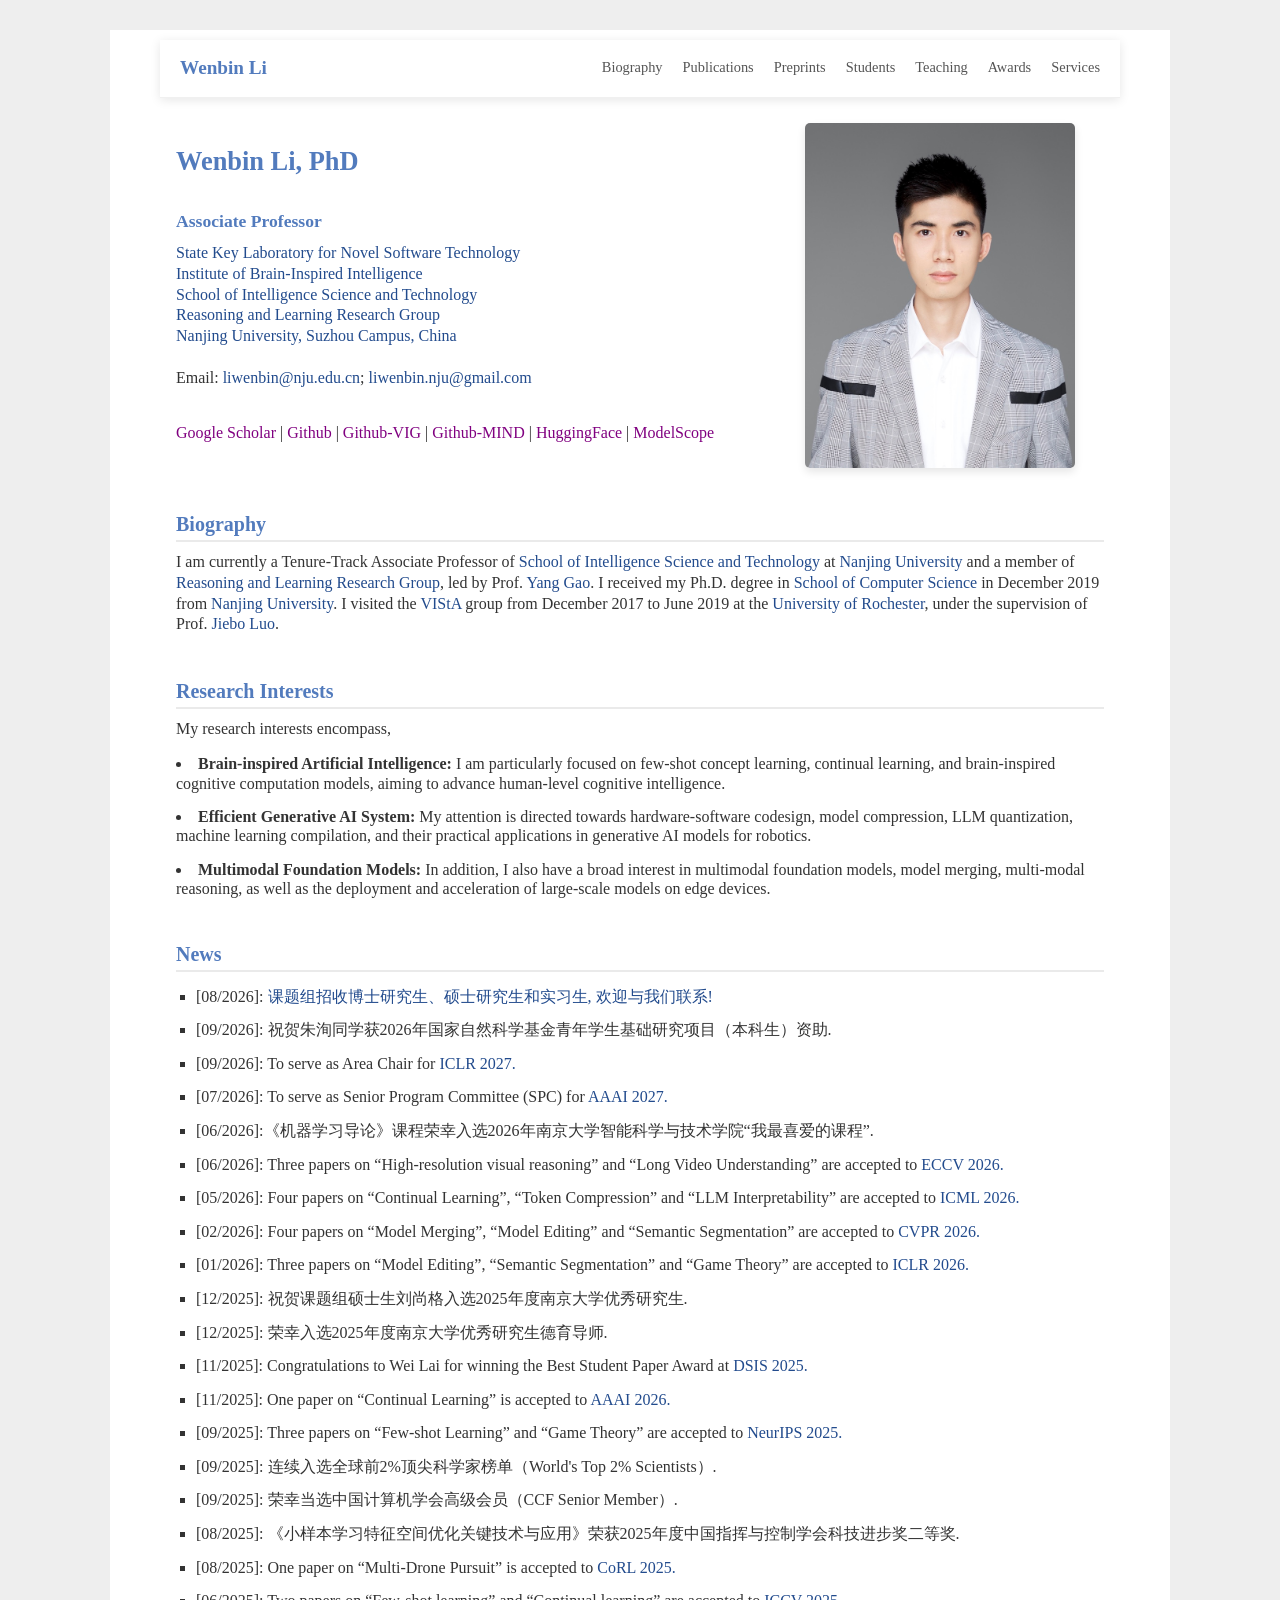
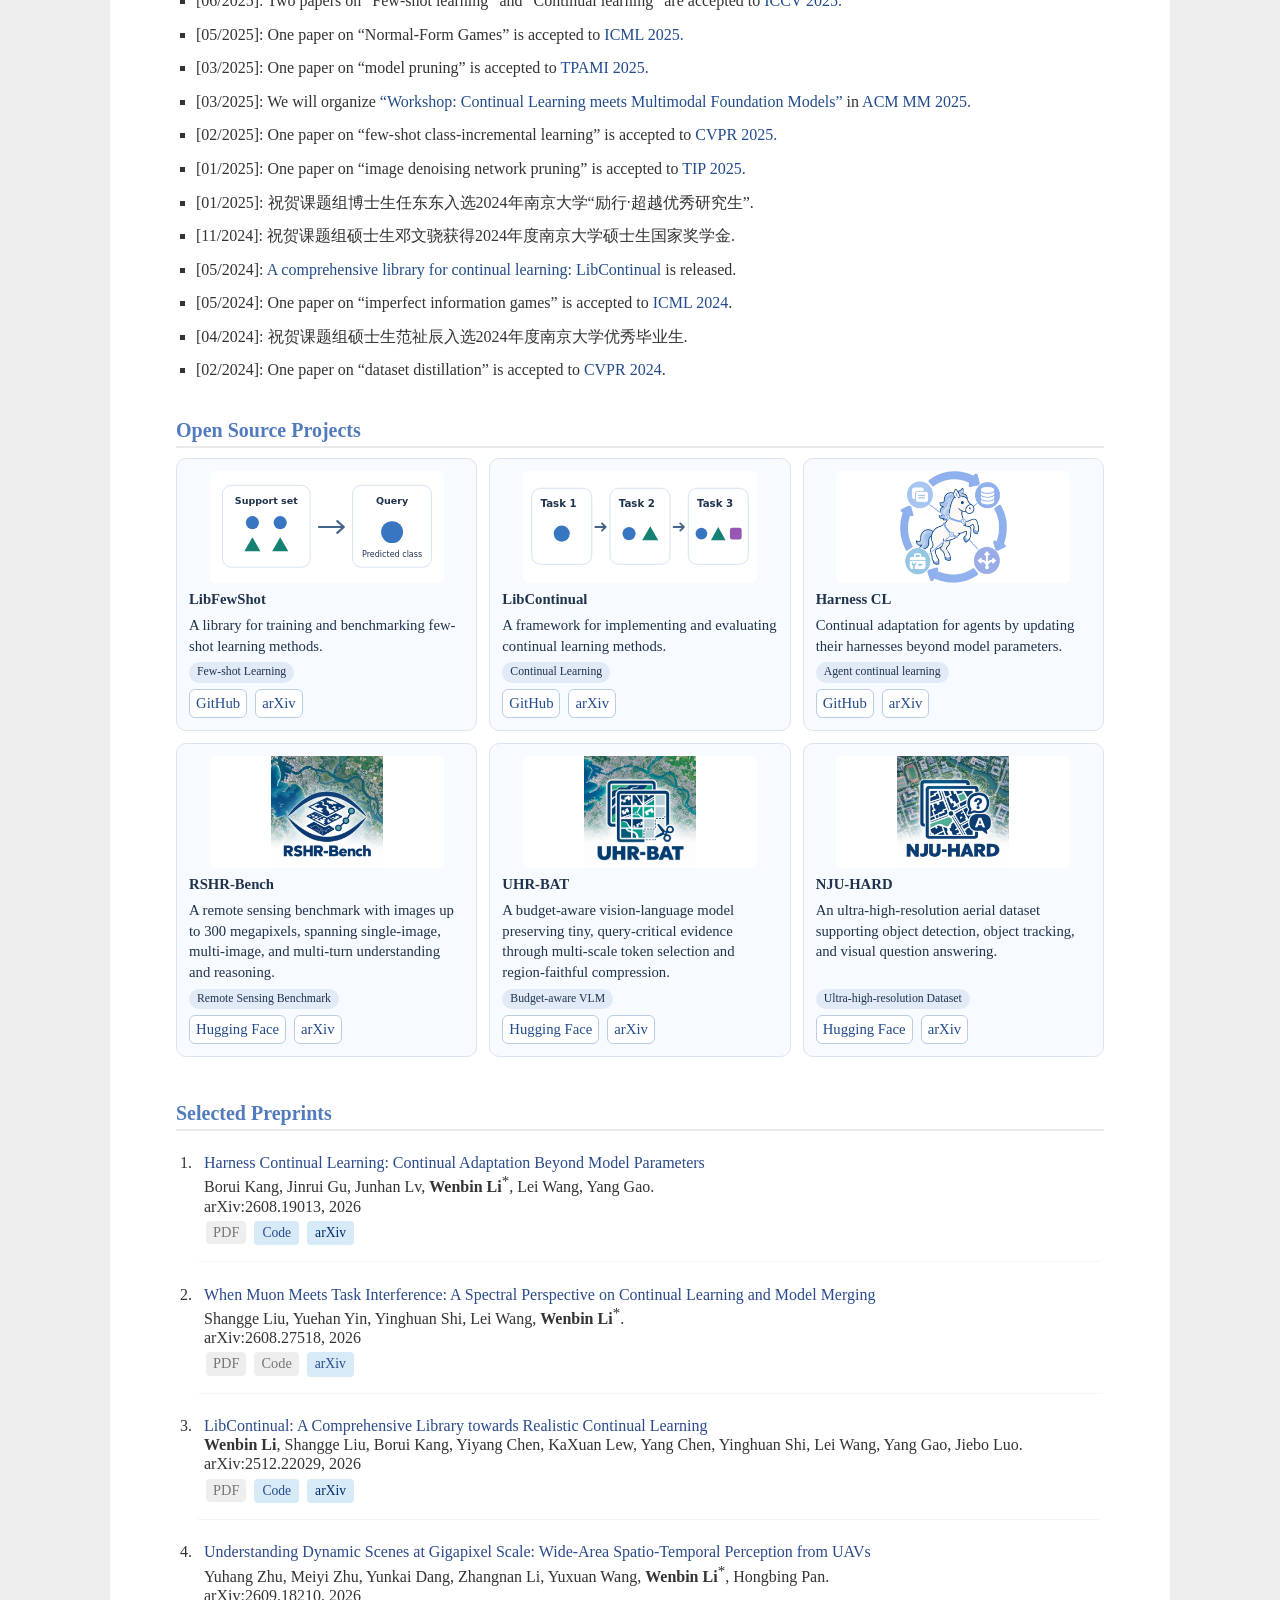
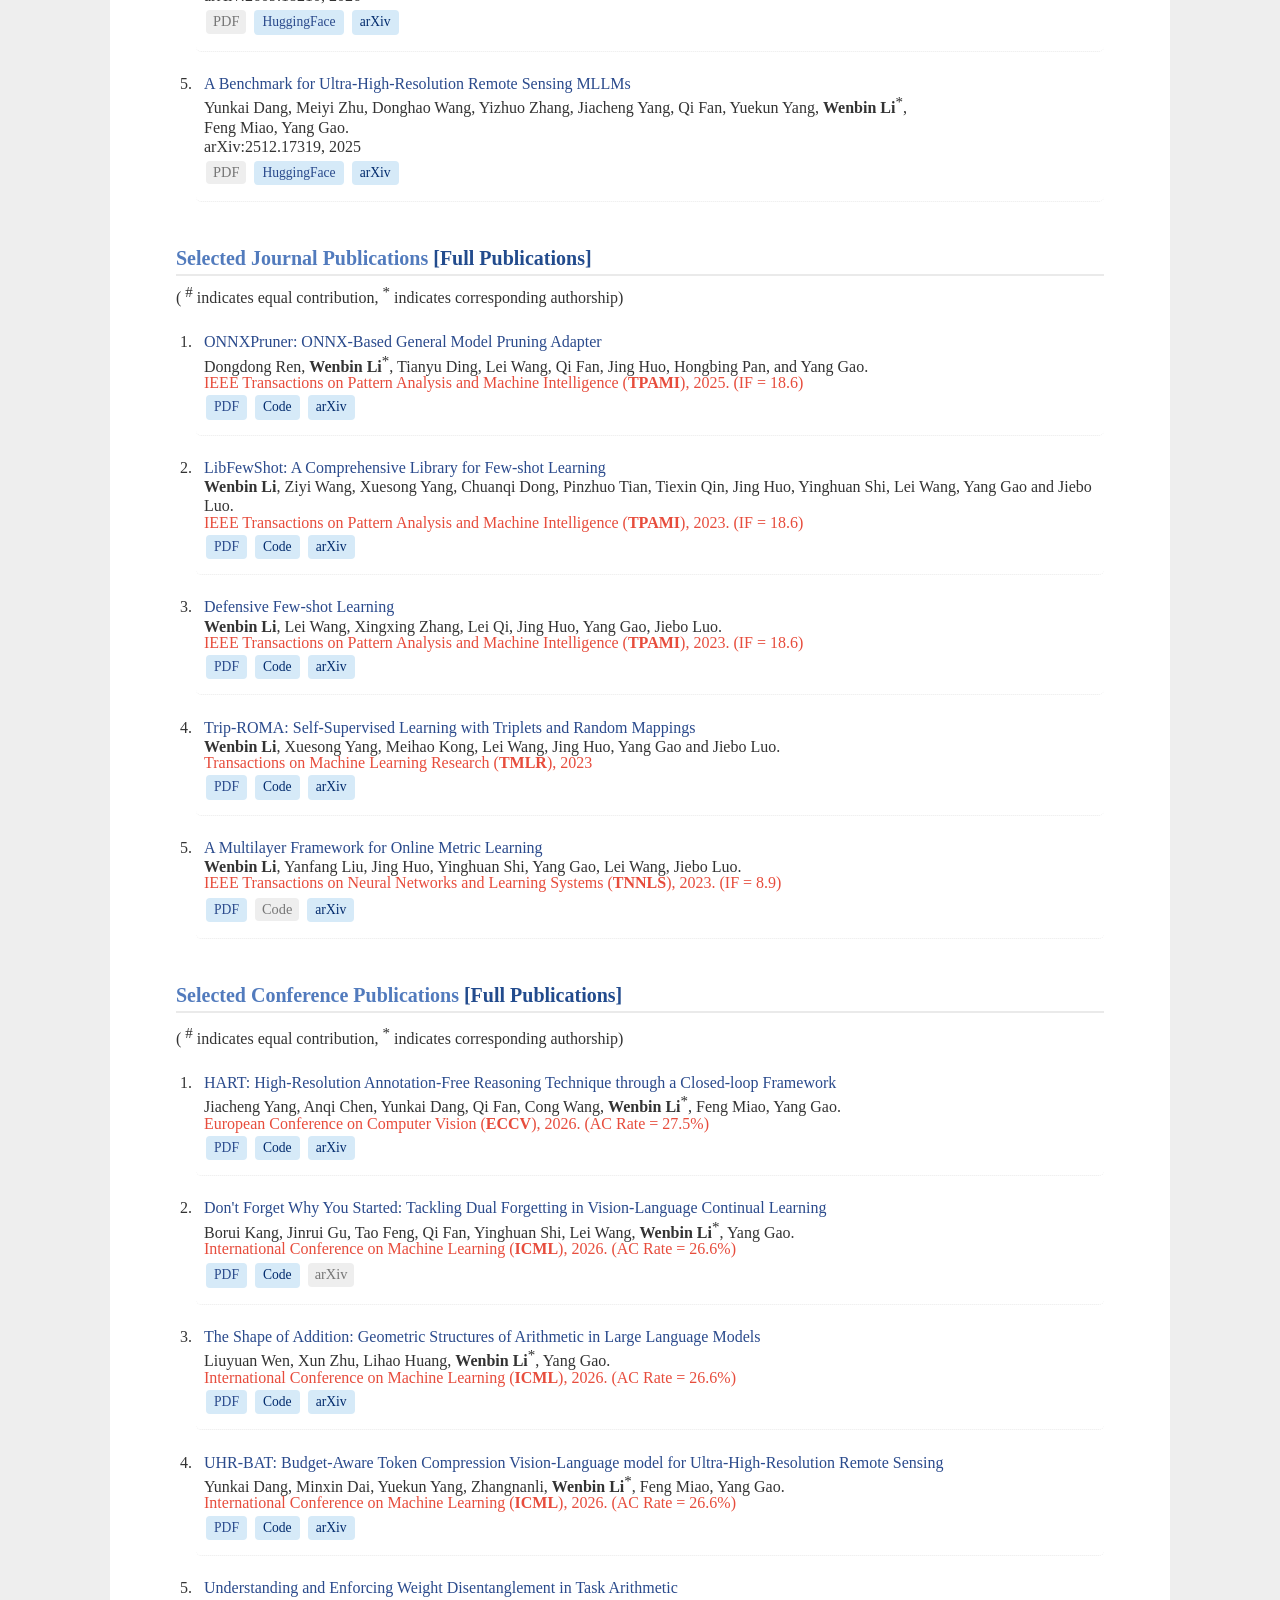
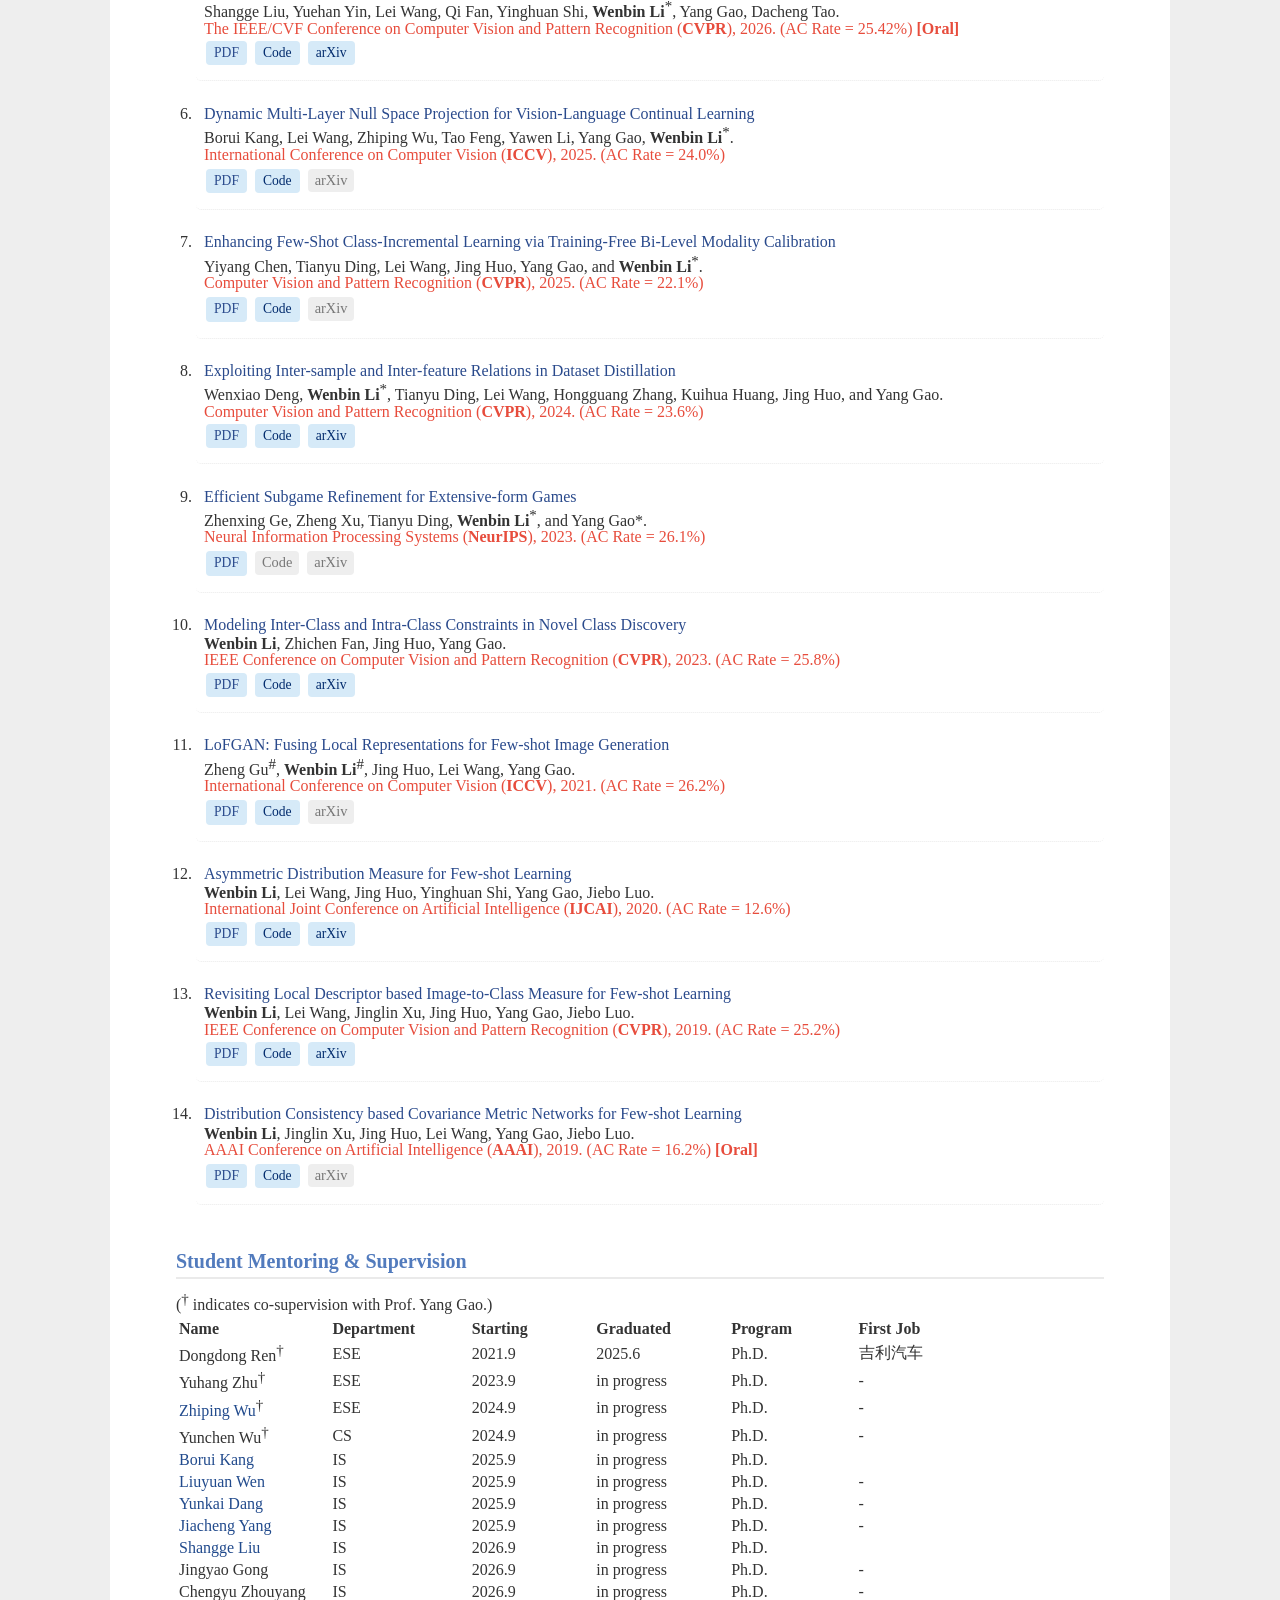
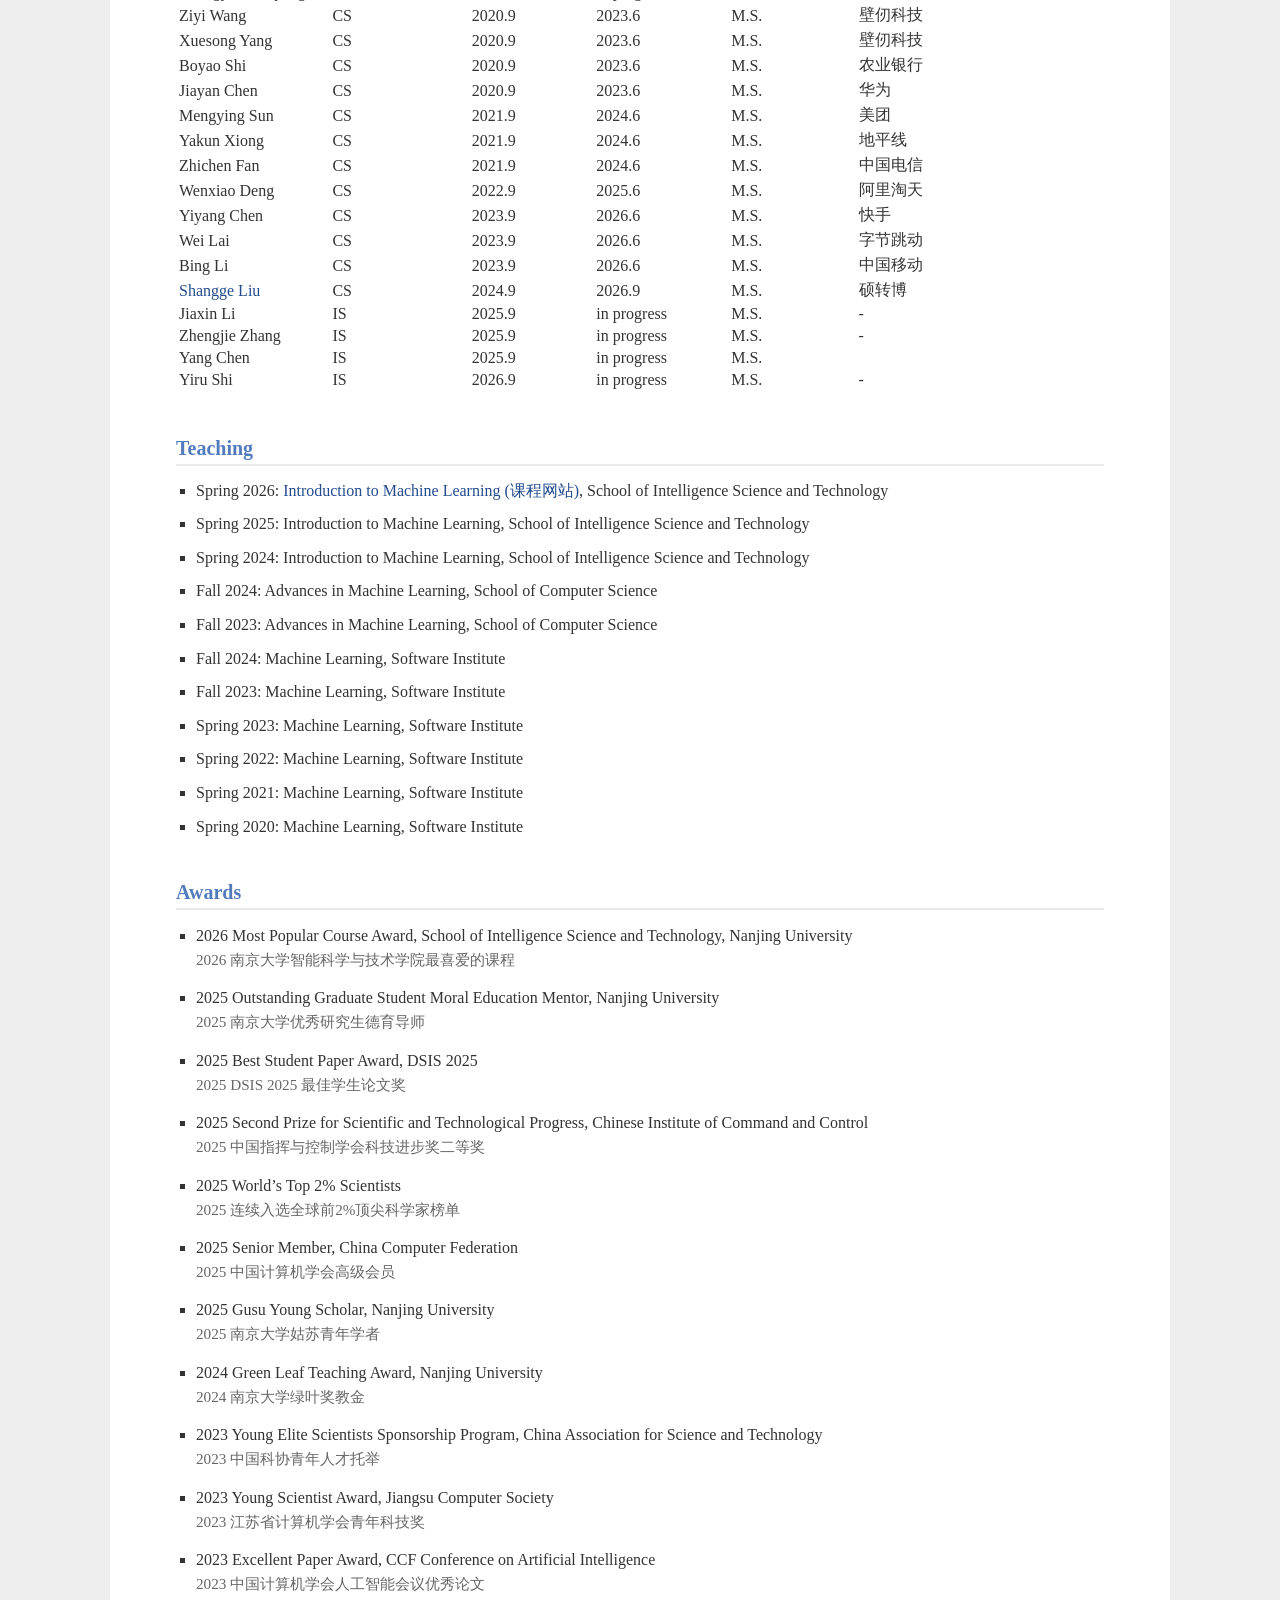
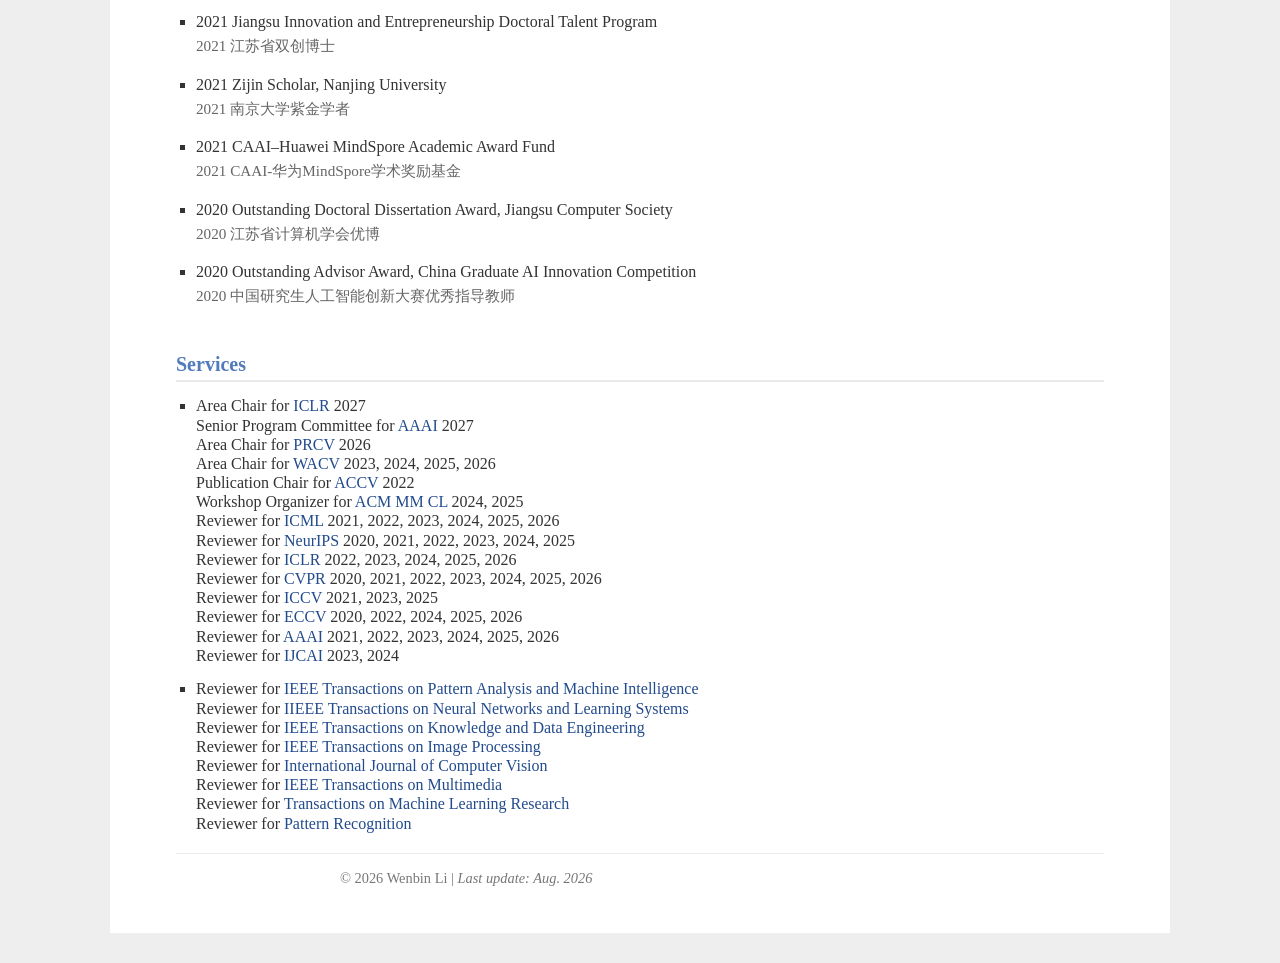
==== commit 35508fbb: "Add files via upload" ====
--- a/index.html
+++ b/index.html
@@ -944,7 +944,7 @@
     </article>
     <article class="project-card">
       <a class="project-cover" href="https://huggingface.co/RL-MIND/UHR-BAT" aria-label="UHR-BAT on Hugging Face">
-        <img src="img/UHR-BAT.png" alt="UHR-BAT project illustration" loading="lazy" decoding="async">
+        <img src="img/UHR-BAT.jpg" alt="UHR-BAT project illustration" loading="lazy" decoding="async">
       </a>
       <strong>UHR-BAT</strong>
       <span>A budget-aware vision-language model preserving tiny, query-critical evidence through multi-scale token selection and region-faithful compression.</span>
